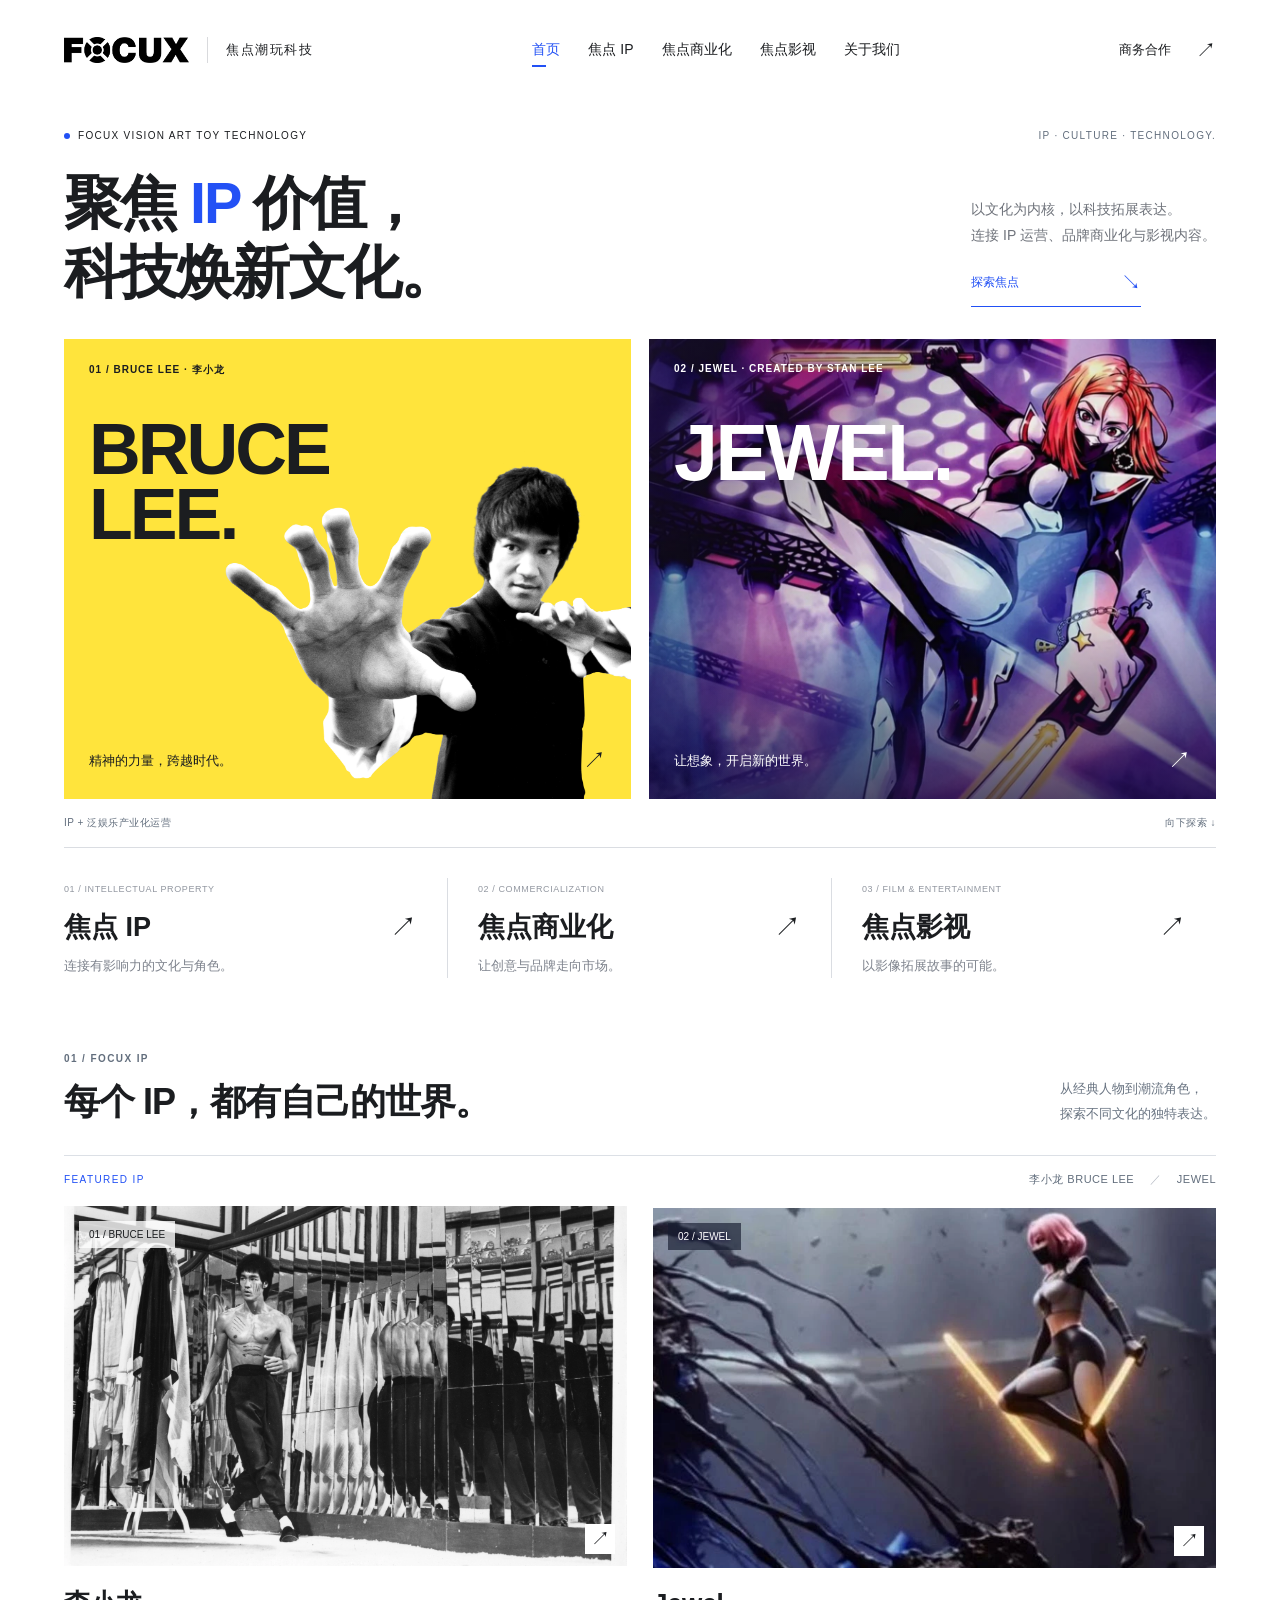
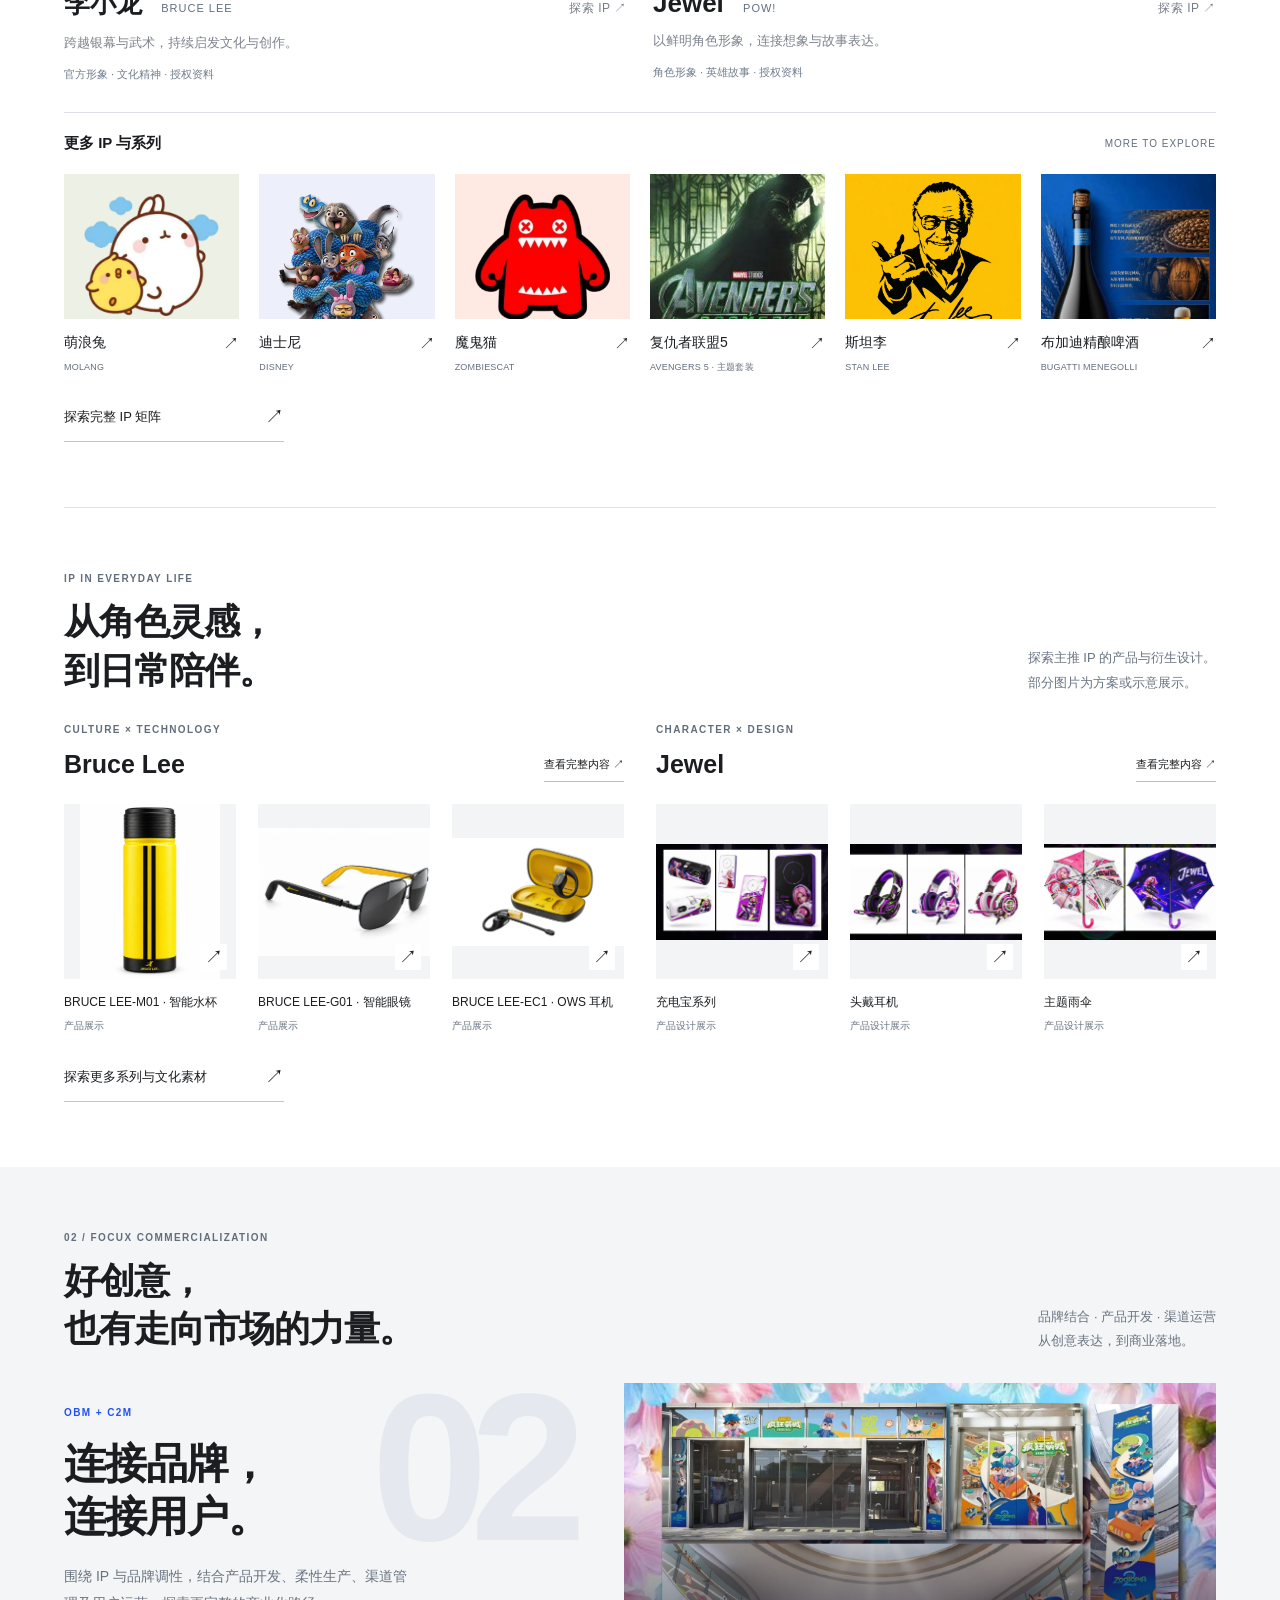
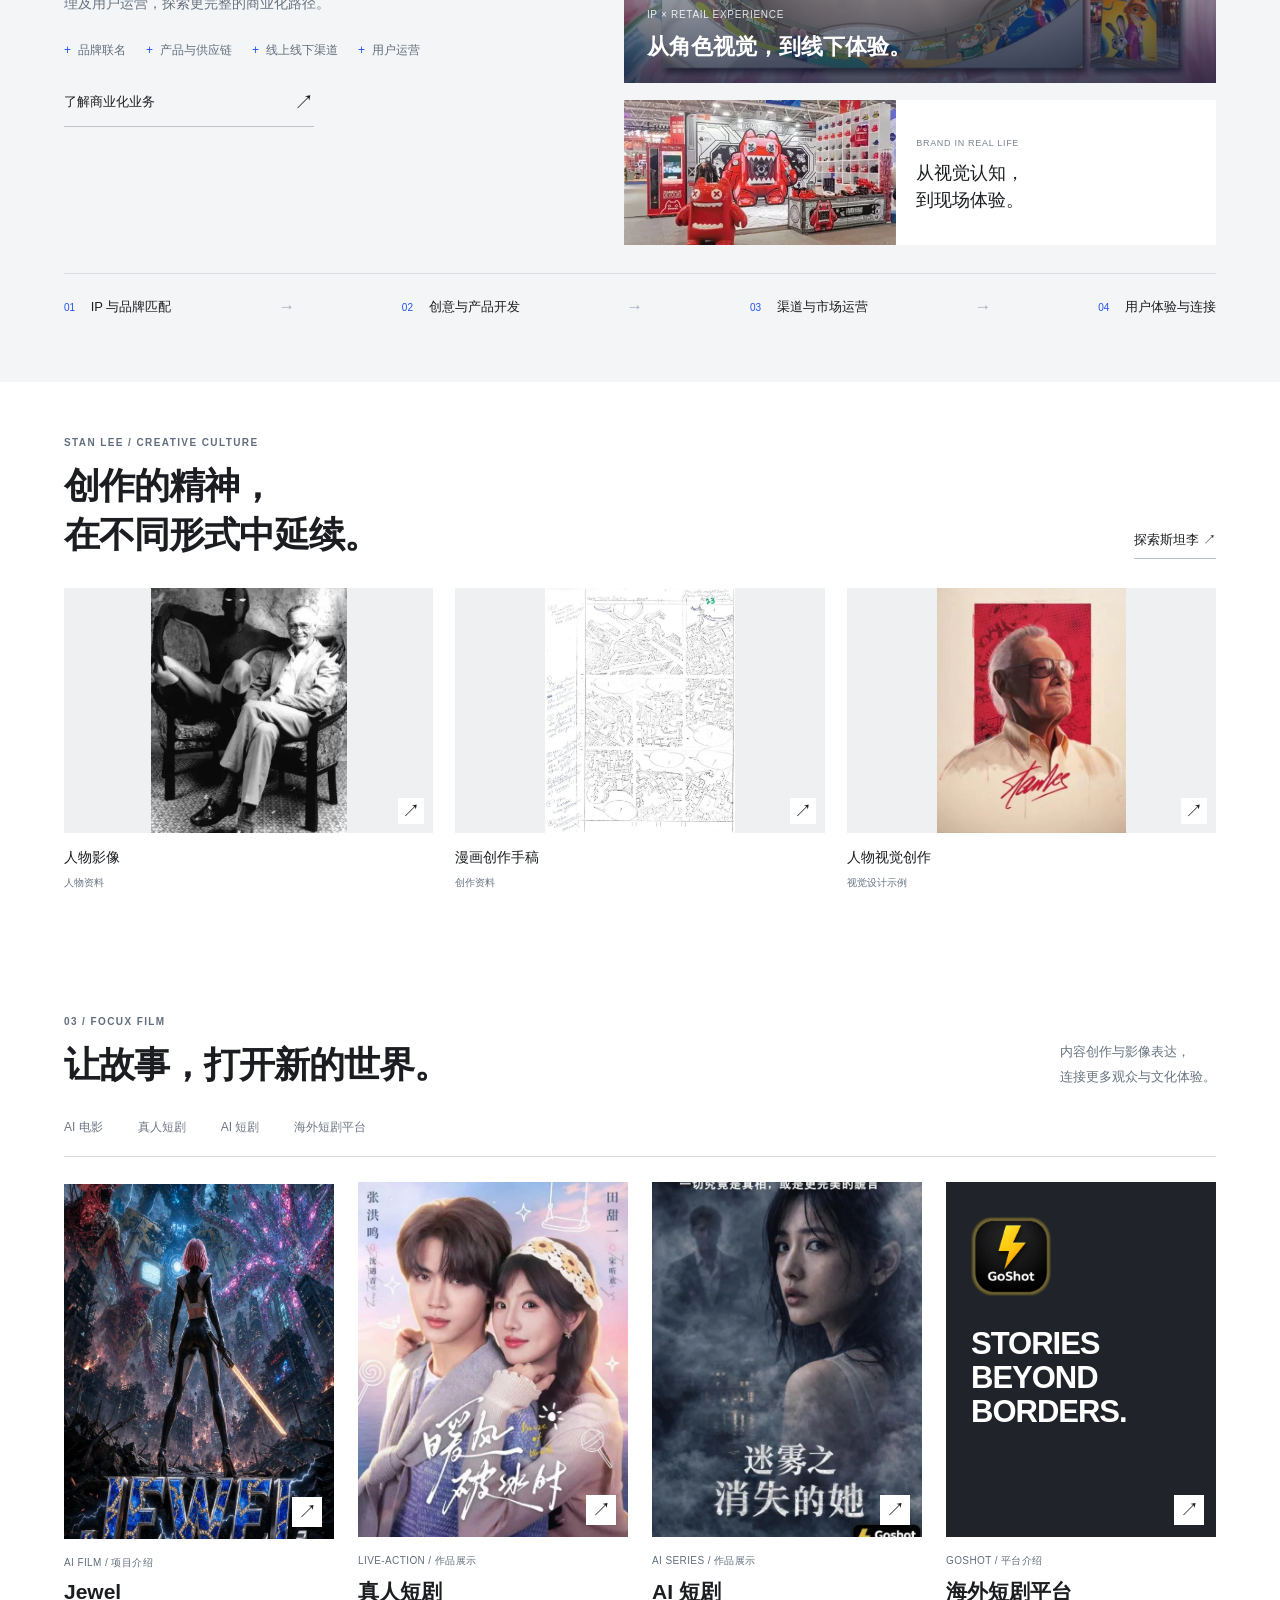
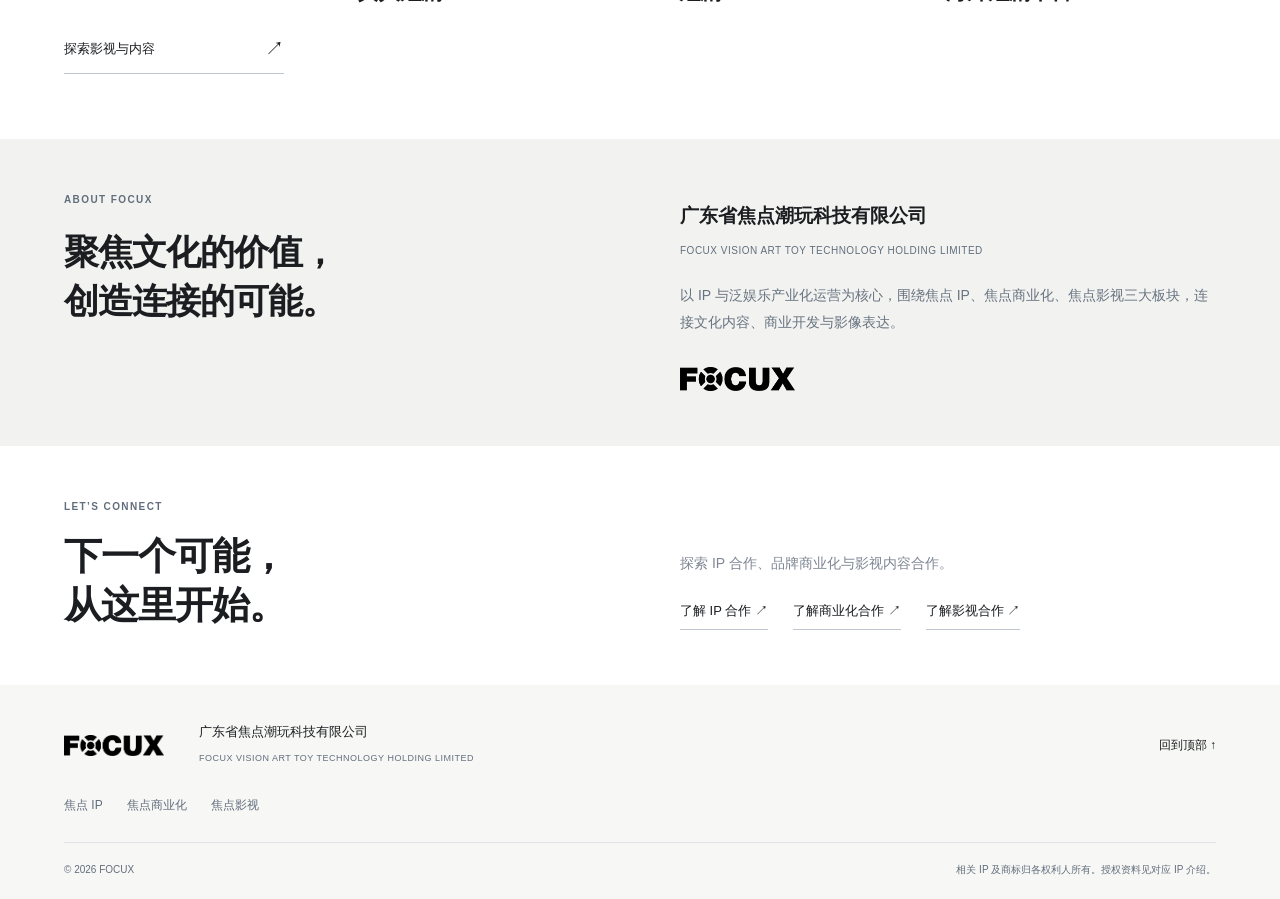
==== index.html @ 9968d8f7 "Add files via upload" ====
<!doctype html><html lang="zh-CN"><head><meta charset="UTF-8"><meta name="viewport" content="width=device-width,initial-scale=1"><meta name="description" content="广东省焦点潮玩科技有限公司，聚焦IP价值，科技焕新文化。探索Bruce Lee与Jewel等IP，以及商业化与影视业务。"><meta name="theme-color" content="#ffffff"><title>FOCUX 焦点潮玩科技｜IP · 商业化 · 影视</title><link rel="stylesheet" href="assets/home.css?v=20261103-4"><script defer src="assets/galleries.js?v=20261103-4"></script><script defer src="assets/home.js?v=20261103-4"></script></head><body><a class="skip-link" href="#top">跳至正文</a><header><a href="index.html" class="identity" aria-label="焦点潮玩科技首页"><img src="assets/home/focux-logo.png" alt="FOCUX" width="1812" height="379" decoding="async"><span>焦点潮玩科技</span></a><button class="menu-toggle" aria-expanded="false" aria-controls="main-nav">菜单 <span>☰</span></button><nav id="main-nav"><a href="index.html" class="current" aria-current="page">首页</a><a href="ip.html">焦点 IP</a><a href="business.html">焦点商业化</a><a href="film.html">焦点影视</a><a href="index.html#about">关于我们</a></nav><a class="contact-link" href="index.html#cooperate">商务合作 <span>↗</span></a></header><main id="top"><section class="hero container"><div class="hero-topline"><span><i></i> FOCUX VISION ART TOY TECHNOLOGY</span><span>IP · CULTURE · TECHNOLOGY.</span></div><div class="hero-title"><h1>聚焦 <span class="slogan-ip">IP</span> 价值，<br><span class="slogan-culture">科技焕新文化。</span></h1><div class="hero-description"><p>以文化为内核，以科技拓展表达。<br>连接 IP 运营、品牌商业化与影视内容。</p><a class="line-link" href="#ip">探索焦点 <span>↘</span></a></div></div><div class="hero-stage hero-stage-featured"><a class="hero-bruce" href="#ip-bruce" aria-label="探索主推IP李小龙"><span class="stage-label">01 / BRUCE LEE · 李小龙</span><strong>BRUCE<br>LEE.</strong><img src="assets/home/bruce-portrait.webp" alt="李小龙官方人物形象" fetchpriority="high" width="1500" height="1237" decoding="async"><span class="stage-caption">精神的力量，跨越时代。 <b>↗</b></span></a><a class="hero-jewel" href="#ip-jewel" aria-label="探索主推IP Jewel"><img src="assets/jewel.webp" alt="Jewel角色主视觉" width="1199" height="1200" decoding="async"><span class="stage-label">02 / JEWEL · CREATED BY STAN LEE</span><strong>JEWEL.</strong><span class="stage-caption">让想象，开启新的世界。 <b>↗</b></span></a></div><div class="hero-bottom"><span>IP + 泛娱乐产业化运营</span><span>向下探索 ↓</span></div></section><section class="pillars container" aria-label="三大业务专栏"><a href="ip.html"><span>01 / INTELLECTUAL PROPERTY</span><h2>焦点 IP <b>↗</b></h2><p>连接有影响力的文化与角色。</p></a><a href="business.html"><span>02 / COMMERCIALIZATION</span><h2>焦点商业化 <b>↗</b></h2><p>让创意与品牌走向市场。</p></a><a href="film.html"><span>03 / FILM & ENTERTAINMENT</span><h2>焦点影视 <b>↗</b></h2><p>以影像拓展故事的可能。</p></a></section><section class="ip-section container section" id="ip"><div class="section-head"><div><p class="eyebrow">01 / FOCUX IP</p><h2>每个 IP，<br class="mobile-break">都有自己的世界。</h2></div><p class="section-intro">从经典人物到潮流角色，<br>探索不同文化的独特表达。</p></div><div class="featured-ip-heading"><span>FEATURED IP</span><p>李小龙 BRUCE LEE <i>／</i> JEWEL</p></div><div class="ip-grid featured-ip-grid"><button class="ip-card ip-bruce" id="ip-bruce" data-ip="bruce"><div class="ip-image"><img src="assets/home/bruce-mirror-scene.webp" alt="李小龙官方镜室影像" loading="lazy" width="1281" height="1600" decoding="async"><span>01 / BRUCE LEE</span><b>↗</b></div><div class="ip-caption"><h3>李小龙 <em>BRUCE LEE</em></h3><span>探索 IP ↗</span></div><p>跨越银幕与武术，持续启发文化与创作。</p><small>官方形象 · 文化精神 · 授权资料</small></button><button class="ip-card ip-jewel" id="ip-jewel" data-ip="jewel"><div class="ip-image"><img src="assets/home/jewel-world.webp" alt="Jewel角色世界场景" loading="lazy" width="807" height="807" decoding="async"><span>02 / JEWEL</span><b>↗</b></div><div class="ip-caption"><h3>Jewel <em>POW!</em></h3><span>探索 IP ↗</span></div><p>以鲜明角色形象，连接想象与故事表达。</p><small>角色形象 · 英雄故事 · 授权资料</small></button></div><div class="secondary-ip-heading"><p>更多 IP 与系列</p><span>MORE TO EXPLORE</span></div><div class="secondary-ip-grid"><button data-ip="molang"><div class="secondary-visual secondary-molang"><img src="assets/molang.webp" alt="萌浪兔" loading="lazy" width="651" height="586" decoding="async"></div><h3>萌浪兔 <b>↗</b></h3><small>MOLANG</small></button><button data-ip="disney"><div class="secondary-visual secondary-disney"><img src="assets/disney.webp" alt="迪士尼" loading="lazy" width="1065" height="1200" decoding="async"></div><h3>迪士尼 <b>↗</b></h3><small>DISNEY</small></button><button data-ip="cat"><div class="secondary-visual secondary-cat"><img src="assets/cat.webp" alt="魔鬼猫" loading="lazy" width="426" height="396" decoding="async"></div><h3>魔鬼猫 <b>↗</b></h3><small>ZOMBIESCAT</small></button><button data-ip="avengers"><div class="secondary-visual secondary-avengers"><img src="assets/home/avengers.jpg" alt="复仇者联盟5" loading="lazy" width="250" height="377" decoding="async"></div><h3>复仇者联盟5 <b>↗</b></h3><small>AVENGERS 5 · 主题套装</small></button><button data-ip="stan"><div class="secondary-visual secondary-stan"><img src="assets/stan.webp" alt="斯坦李" loading="lazy" width="1200" height="1200" decoding="async"></div><h3>斯坦李 <b>↗</b></h3><small>STAN LEE</small></button><button data-ip="bugatti"><div class="secondary-visual secondary-bugatti"><img src="assets/home/s30-image90.webp" alt="布加迪精酿啤酒品牌系列" loading="lazy" width="975" height="1300" decoding="async"></div><h3>布加迪精酿啤酒 <b>↗</b></h3><small>BUGATTI MENEGOLLI</small></button></div><a class="column-link" href="ip.html">探索完整 IP 矩阵 <span>↗</span></a></section><section class="series-section container section" id="series"><div class="section-head"><div><p class="eyebrow">IP IN EVERYDAY LIFE</p><h2>从角色灵感，<br>到日常陪伴。</h2></div><p class="section-intro">探索主推 IP 的产品与衍生设计。<br>部分图片为方案或示意展示。</p></div><div class="brand-preview-grid"><article class="brand-gallery" id="series-bruce"><div class="brand-gallery-heading"><div><p class="eyebrow">CULTURE × TECHNOLOGY</p><h3>Bruce Lee</h3></div><button class="plain-link" data-ip="bruce">查看完整内容 ↗</button></div><div class="gallery-grid"><button class="gallery-tile" data-gallery-open="bruce-s3-image10" aria-label="放大查看BRUCE LEE-M01 · 智能水杯"><span class="gallery-picture"><img src="assets/gallery/bruce-s3-image10.webp" alt="BRUCE LEE-M01 · 智能水杯" loading="lazy" decoding="async"><b>↗</b></span><span class="gallery-title">BRUCE LEE-M01 · 智能水杯</span><small>产品展示</small></button><button class="gallery-tile" data-gallery-open="bruce-s7-image27" aria-label="放大查看BRUCE LEE-G01 · 智能眼镜"><span class="gallery-picture"><img src="assets/gallery/bruce-s7-image27.webp" alt="BRUCE LEE-G01 · 智能眼镜" loading="lazy" decoding="async"><b>↗</b></span><span class="gallery-title">BRUCE LEE-G01 · 智能眼镜</span><small>产品展示</small></button><button class="gallery-tile" data-gallery-open="bruce-s14-image52" aria-label="放大查看BRUCE LEE-EC1 · OWS 耳机"><span class="gallery-picture"><img src="assets/gallery/bruce-s14-image52.webp" alt="BRUCE LEE-EC1 · OWS 耳机" loading="lazy" decoding="async"><b>↗</b></span><span class="gallery-title">BRUCE LEE-EC1 · OWS 耳机</span><small>产品展示</small></button></div></article><article class="brand-gallery" id="series-jewel"><div class="brand-gallery-heading"><div><p class="eyebrow">CHARACTER × DESIGN</p><h3>Jewel</h3></div><button class="plain-link" data-ip="jewel">查看完整内容 ↗</button></div><div class="gallery-grid"><button class="gallery-tile" data-gallery-open="jewel-13" aria-label="放大查看充电宝系列"><span class="gallery-picture"><img src="assets/gallery/jewel-13.webp" alt="充电宝系列" loading="lazy" decoding="async"><b>↗</b></span><span class="gallery-title">充电宝系列</span><small>产品设计展示</small></button><button class="gallery-tile" data-gallery-open="jewel-18" aria-label="放大查看头戴耳机"><span class="gallery-picture"><img src="assets/gallery/jewel-18.webp" alt="头戴耳机" loading="lazy" decoding="async"><b>↗</b></span><span class="gallery-title">头戴耳机</span><small>产品设计展示</small></button><button class="gallery-tile" data-gallery-open="jewel-31" aria-label="放大查看主题雨伞"><span class="gallery-picture"><img src="assets/gallery/jewel-31.webp" alt="主题雨伞" loading="lazy" decoding="async"><b>↗</b></span><span class="gallery-title">主题雨伞</span><small>产品设计展示</small></button></div></article></div><a class="column-link" href="ip.html#series">探索更多系列与文化素材 <span>↗</span></a></section><section class="business-section section" id="business"><div class="container"><div class="section-head"><div><p class="eyebrow">02 / FOCUX COMMERCIALIZATION</p><h2>好创意，<br>也有走向市场的力量。</h2></div><p class="section-intro">品牌结合 · 产品开发 · 渠道运营<br>从创意表达，到商业落地。</p></div><div class="business-editorial"><div class="business-copy"><span class="big-number">02</span><p class="eyebrow">OBM + C2M</p><h3>连接品牌，<br>连接用户。</h3><p>围绕 IP 与品牌调性，结合产品开发、柔性生产、渠道管理及用户运营，探索更完整的商业化路径。</p><div class="business-tags"><span>品牌联名</span><span>产品与供应链</span><span>线上线下渠道</span><span>用户运营</span></div><a href="business.html" class="line-link">了解商业化业务 <span>↗</span></a></div><div class="market-scenes" aria-label="IP商业化线下场景"><figure class="market-main"><img src="assets/home/s14-image47.webp" alt="公司PPT中的迪士尼主题零售场景" loading="lazy" width="1600" height="900" decoding="async"><figcaption><span>IP × RETAIL EXPERIENCE</span><h3>从角色视觉，到线下体验。</h3></figcaption></figure><figure class="market-secondary"><img src="assets/home/cat-exhibition.webp" alt="魔鬼猫主题展位现场" loading="lazy" width="474" height="275" decoding="async"><figcaption><span>BRAND IN REAL LIFE</span><h3>从视觉认知，<br>到现场体验。</h3></figcaption></figure></div></div><div class="process"><span><i>01</i> IP 与品牌匹配</span><b>→</b><span><i>02</i> 创意与产品开发</span><b>→</b><span><i>03</i> 渠道与市场运营</span><b>→</b><span><i>04</i> 用户体验与连接</span></div></div></section><section class="stan-preview container"><div class="section-head"><div><p class="eyebrow">STAN LEE / CREATIVE CULTURE</p><h2>创作的精神，<br>在不同形式中延续。</h2></div><button class="plain-link" data-ip="stan">探索斯坦李 ↗</button></div><div class="gallery-grid"><button class="gallery-tile" data-gallery-open="stan-s27-image35" aria-label="放大查看人物影像"><span class="gallery-picture"><img src="assets/gallery/stan-s27-image35.webp" alt="人物影像" loading="lazy" decoding="async"><b>↗</b></span><span class="gallery-title">人物影像</span><small>人物资料</small></button><button class="gallery-tile" data-gallery-open="stan-s5-image7" aria-label="放大查看漫画创作手稿"><span class="gallery-picture"><img src="assets/gallery/stan-s5-image7.webp" alt="漫画创作手稿" loading="lazy" decoding="async"><b>↗</b></span><span class="gallery-title">漫画创作手稿</span><small>创作资料</small></button><button class="gallery-tile" data-gallery-open="stan-s45-image106" aria-label="放大查看人物视觉创作"><span class="gallery-picture"><img src="assets/gallery/stan-s45-image106.webp" alt="人物视觉创作" loading="lazy" decoding="async"><b>↗</b></span><span class="gallery-title">人物视觉创作</span><small>视觉设计示例</small></button></div></section><section class="film-section container section" id="film"><div class="section-head"><div><p class="eyebrow">03 / FOCUX FILM</p><h2>让故事，<br class="mobile-break">打开新的世界。</h2></div><p class="section-intro">内容创作与影像表达，<br>连接更多观众与文化体验。</p></div><div class="film-types"><span>AI 电影</span><span>真人短剧</span><span>AI 短剧</span><span>海外短剧平台</span></div><div class="poster-grid"><button class="poster" data-film="jewel"><div><img src="assets/home/s33-image118.webp" alt="公司PPT中的Jewel电影项目海报" loading="lazy" width="735" height="1300" decoding="async"><b>↗</b></div><small>AI FILM / 项目介绍</small><h3>Jewel</h3></button><button class="poster" data-film="live"><div><img src="assets/home/s39-image143.webp" alt="公司PPT中的真人短剧展示" loading="lazy" width="595" height="794" decoding="async"><b>↗</b></div><small>LIVE-ACTION / 作品展示</small><h3>真人短剧</h3></button><button class="poster" data-film="ai"><div><img src="assets/home/s40-image151.webp" alt="公司PPT中的AI短剧展示" loading="lazy" width="600" height="845" decoding="async"><b>↗</b></div><small>AI SERIES / 作品展示</small><h3>AI 短剧</h3></button><button class="poster platform" data-film="goshot"><div><img src="assets/home/s41-image158.webp" alt="GoShot平台标识" loading="lazy" width="846" height="838" decoding="async"><span>STORIES<br>BEYOND<br>BORDERS.</span><b>↗</b></div><small>GOSHOT / 平台介绍</small><h3>海外短剧平台</h3></button></div><a class="column-link" href="film.html">探索影视与内容 <span>↗</span></a></section><section class="about-section" id="about"><div class="container about-grid"><div><p class="eyebrow">ABOUT FOCUX</p><h2>聚焦文化的价值，<br>创造连接的可能。</h2></div><div class="about-copy"><h3>广东省焦点潮玩科技有限公司</h3><p class="english-name">FOCUX VISION ART TOY TECHNOLOGY HOLDING LIMITED</p><p>以 IP 与泛娱乐产业化运营为核心，围绕焦点 IP、焦点商业化、焦点影视三大板块，连接文化内容、商业开发与影像表达。</p><img src="assets/home/focux-logo.png" alt="FOCUX" loading="lazy" width="1812" height="379" decoding="async"></div></div></section><section class="cooperate-section container" id="cooperate"><div><p class="eyebrow">LET’S CONNECT</p><h2>下一个可能，<br>从这里开始。</h2></div><div><p>探索 IP 合作、品牌商业化与影视内容合作。</p><div class="cooperate-links"><a href="ip.html">了解 IP 合作 ↗</a><a href="business.html">了解商业化合作 ↗</a><a href="film.html">了解影视合作 ↗</a></div></div></section></main><footer><div class="footer-top"><a href="index.html"><img src="assets/home/focux-logo.png" alt="FOCUX" width="1812" height="379" decoding="async"></a><p>广东省焦点潮玩科技有限公司<br><span>FOCUX VISION ART TOY TECHNOLOGY HOLDING LIMITED</span></p><a class="back-top" href="#top">回到顶部 ↑</a></div><div class="footer-nav"><a href="ip.html">焦点 IP</a><a href="business.html">焦点商业化</a><a href="film.html">焦点影视</a></div><div class="footer-bottom"><span>© 2026 FOCUX</span><span>相关 IP 及商标归各权利人所有。授权资料见对应 IP 介绍。</span></div></footer><dialog id="detail-dialog" aria-label="IP与影视项目详情"><button class="dialog-close" aria-label="关闭详情">×</button><div id="detail-content"></div></dialog></body></html>
---- assets/home.css ----
*{box-sizing:border-box}html{scroll-behavior:smooth;scroll-padding-top:95px}body{margin:0;color:#1b1d20;background:white;font-family:Arial,"Microsoft YaHei",sans-serif;-webkit-font-smoothing:antialiased}a{color:inherit;text-decoration:none}button{font:inherit;color:inherit;border:0;cursor:pointer}button:focus-visible,a:focus-visible{outline:3px solid #224ef5;outline-offset:5px}img{display:block;max-width:100%}h1,h2,h3,p,figure{margin:0}.container{width:min(1320px,90%);margin:auto}header{height:100px;width:min(1440px,90%);margin:auto;display:flex;align-items:center;justify-content:space-between;gap:35px}.identity{display:flex;gap:18px;align-items:center;flex-shrink:0}.identity img{width:125px;height:auto}.identity span{font-size:12px;letter-spacing:2px;border-left:1px solid #d9dadd;padding:4px 0 4px 18px}nav{display:flex;gap:31px;font-size:12px}nav a{padding:8px 0;position:relative}nav .current:after{content:"";position:absolute;bottom:0;left:0;width:14px;height:2px;background:#2251f5}nav a:hover,.contact-link:hover{color:#2251f5}.contact-link{font-size:12px;display:flex;gap:25px;align-items:center}.contact-link span{font-size:20px}.menu-toggle{display:none}.hero{padding-top:30px}.hero-topline{display:flex;justify-content:space-between;gap:15px;font-size:9px;letter-spacing:1.7px}.hero-topline>span:first-child{display:flex;align-items:center;gap:8px}.hero-topline i{width:6px;height:6px;border-radius:50%;background:#2150f5}.hero-topline>span:last-child{color:#898c93}.hero-title{display:flex;justify-content:space-between;align-items:flex-end;padding:30px 0 35px;gap:35px}.hero h1{font-size:clamp(48px,5.6vw,80px);line-height:1.13;font-weight:850;letter-spacing:-4px}.hero h1 br{display:none}.hero h1 span{color:#2351f5}.hero-description{max-width:320px;flex-shrink:0}.hero-description p{font-size:12px;color:#6f737b;line-height:1.9}.line-link{display:flex;align-items:center;justify-content:space-between;font-size:12px;padding-bottom:10px;border-bottom:1px solid #bfc2c9;gap:30px}.line-link span{font-size:20px}.hero-description .line-link{margin-top:20px;width:170px;color:#2150f5;border-color:#2150f5}.hero-stage{display:grid;grid-template-columns:1.35fr 1fr;grid-template-rows:215px 215px;gap:14px}.hero-stage>a{position:relative;overflow:hidden}.hero-bruce{grid-row:1/3;background:#ffe43c}.stage-label{position:absolute;left:22px;top:20px;font-size:9px;font-weight:600;letter-spacing:1px;z-index:2}.hero-bruce strong{position:absolute;left:25px;top:72px;font-size:clamp(65px,6.6vw,98px);line-height:.85;letter-spacing:-5px;font-weight:900;z-index:1}.hero-bruce>img{position:absolute;width:83%;height:106%;bottom:-7%;right:-9%;object-fit:contain;object-position:bottom;z-index:1;transition:transform .5s}.hero-bruce:hover>img{transform:scale(1.025)}.stage-caption{position:absolute;bottom:22px;left:22px;right:22px;font-size:11px;z-index:3;display:flex;justify-content:space-between;align-items:center}.stage-caption b{font-size:23px;font-weight:400}.hero-molang{background:#edf1dc}.hero-molang img{height:88%;width:55%;object-fit:contain;position:absolute;bottom:3%;right:12%}.hero-molang .stage-caption{right:auto;max-width:130px;bottom:24px;line-height:1.8}.hero-molang .stage-caption b{margin-left:12px}.hero-cat{background:#e5edff}.hero-cat img{height:90%;width:44%;object-fit:contain;position:absolute;bottom:-5%;right:12%;transform:rotate(-8deg)}.hero-cat .stage-caption{right:auto;max-width:130px;line-height:1.8}.hero-cat .stage-caption b{margin-left:12px}.hero-bottom{display:flex;justify-content:space-between;border-bottom:1px solid #dadde2;padding:18px 0;font-size:9px;color:#747984;letter-spacing:.5px}.pillars{display:grid;grid-template-columns:repeat(3,1fr);padding:35px 0 30px}.pillars>a{padding:0 30px;border-right:1px solid #dadde2}.pillars>a:first-child{padding-left:0}.pillars>a:last-child{border:0}.pillars>a>span{font-size:8px;letter-spacing:1px;color:#9297a0}.pillars h2{font-size:25px;margin:14px 0 10px}.pillars h2 b{float:right;font-weight:400}.pillars p{font-size:11px;color:#7e838d}.pillars>a:hover h2{color:#2150f5}.section{padding-top:85px;padding-bottom:85px}.section-head{display:flex;justify-content:space-between;align-items:end;gap:30px;margin-bottom:35px}.eyebrow{font-size:9px;letter-spacing:1.6px;font-weight:600;color:#737b8a}.section-head h2{font-size:36px;line-height:1.35;letter-spacing:-1px;margin-top:17px}.section-intro{font-size:12px;line-height:1.9;color:#7a7f89}.mobile-break{display:none}.ip-grid{display:grid;grid-template-columns:repeat(4,1fr);gap:22px}.ip-card{padding:0;text-align:left;background:transparent}.ip-image{height:275px;position:relative;overflow:hidden;display:grid;place-items:center}.ip-image>img{object-fit:contain;width:100%;height:100%;padding:45px 20px 22px;transition:transform .4s}.ip-card:hover .ip-image>img{transform:scale(1.04)}.ip-bruce .ip-image{background:#f8e690}.ip-bruce .ip-image>img{padding:25px 0 0;height:110%;align-self:end}.ip-molang .ip-image{background:#edf1e5}.ip-disney .ip-image{background:#edf0fa}.ip-cat .ip-image{background:#ffe6df}.ip-image>span{position:absolute;top:15px;left:16px;font-size:10px}.ip-image>b{position:absolute;right:12px;bottom:12px;background:white;width:30px;height:30px;display:grid;place-items:center;font-size:19px;font-weight:400}.ip-caption{display:flex;align-items:center;justify-content:space-between;gap:10px;margin-top:18px}.ip-caption h3{font-size:20px}.ip-caption>span{font-size:8px;letter-spacing:.6px;color:#777d87}.ip-card>p{font-size:11px;color:#7d828d;margin-top:10px;line-height:1.8}.ip-card>small{display:block;font-size:9px;color:#8a91a0;margin-top:14px}.ip-strip{display:grid;grid-template-columns:1fr 1fr 1fr 1fr;border-top:1px solid #d8dce2;border-bottom:1px solid #d8dce2;margin-top:35px;padding:21px 0;align-items:center;gap:22px}.ip-strip>p{font-size:8px;letter-spacing:1px;color:#8b9098}.ip-strip>p>span{display:block;font-size:12px;letter-spacing:0;margin-top:7px;color:#555d69}.ip-strip button{padding:8px 0;background:transparent;text-align:left;position:relative;font-size:14px}.ip-strip button>small{display:block;font-size:8px;letter-spacing:.5px;color:#8b9098;margin-top:8px}.ip-strip button>b{position:absolute;right:0;top:8px;font-size:20px;font-weight:400}.business-section{background:#f3f5f7}.business-editorial{display:grid;grid-template-columns:1fr 1.15fr;gap:55px}.business-copy{padding:30px 20px 15px 0;position:relative;overflow:hidden}.big-number{position:absolute;right:10px;top:-20px;font-size:210px;line-height:1;font-weight:900;letter-spacing:-18px;color:#e5e9ef;z-index:0}.business-copy>*:not(.big-number){position:relative;z-index:1}.business-copy .eyebrow{color:#2251f5}.business-copy h3{font-size:43px;line-height:1.25;letter-spacing:-1px;margin:22px 0}.business-copy>p:not(.eyebrow){font-size:13px;color:#747b87;line-height:2;max-width:330px}.business-tags{display:flex;gap:8px 20px;flex-wrap:wrap;margin:24px 0 30px;max-width:340px;font-size:11px;color:#646e7d}.business-tags span:before{content:"+";margin-right:7px;color:#2251f5}.business-copy .line-link{max-width:250px}.case-image{height:440px;overflow:hidden;position:relative;background:#061632}.case-image>img{height:100%;width:100%;object-fit:cover;object-position:center 45%}.case-image:after{content:"";position:absolute;inset:40% 0 0;background:linear-gradient(transparent,#071326ec)}.case-image figcaption{position:absolute;bottom:25px;left:25px;color:#fff;z-index:1}.case-image figcaption>span{font-size:9px;opacity:.7}.case-image figcaption h3{font-size:24px;margin-top:9px}.process{margin-top:35px;border-top:1px solid #d8dce3;padding-top:25px;display:flex;justify-content:space-between;gap:12px;align-items:center}.process>span{font-size:12px}.process i{font-size:9px;color:#2251f5;font-style:normal;margin-right:12px}.process>b{font-size:17px;font-weight:400;color:#a6adb8}.film-types{display:flex;gap:30px;padding:0 0 20px;border-bottom:1px solid #d9dde3;margin-bottom:25px;font-size:11px;color:#6e7684}.poster-grid{display:grid;grid-template-columns:repeat(4,1fr);gap:23px}.poster{background:transparent;padding:0;text-align:left}.poster>div{height:355px;position:relative;overflow:hidden;background:#e8e9ed}.poster>div>img{height:100%;width:100%;object-fit:cover;transition:transform .4s}.poster:hover>div>img{transform:scale(1.025)}.poster>div>b{position:absolute;right:12px;bottom:12px;width:30px;height:30px;background:white;display:grid;place-items:center;font-size:19px;font-weight:400}.poster>small{font-size:8px;letter-spacing:.6px;color:#898f9a;display:block;margin:17px 0 10px}.poster>h3{font-size:19px}.platform>div{background:#15171a;padding:35px 25px;color:white}.platform>div>img{height:80px;width:80px;object-fit:contain;border-radius:20px}.platform>div>span{display:block;font-size:30px;font-weight:800;letter-spacing:-1px;line-height:1.1;margin-top:30px}.platform>div>b{color:#1b1d20}.about-section{background:#eef1ff;padding:65px 0}.about-grid{display:grid;grid-template-columns:1fr 1fr;gap:80px}.about-grid h2{font-size:35px;line-height:1.4;letter-spacing:-1px;margin-top:22px}.about-copy{padding-top:7px}.about-copy h3{font-size:17px;line-height:1.6}.english-name{font-size:8px;letter-spacing:.7px;color:#6f7890;margin-top:10px;line-height:1.9}.about-copy>p:last-of-type{font-size:12px;line-height:2;color:#737d90;margin-top:22px}.about-copy>img{width:115px;margin-top:30px;mix-blend-mode:multiply}.cooperate-section{padding-top:65px;padding-bottom:65px;display:grid;grid-template-columns:1fr 1fr;gap:80px;align-items:end}.cooperate-section h2{font-size:38px;line-height:1.3;margin-top:20px;letter-spacing:-1px}.cooperate-section>div>p:not(.eyebrow){font-size:12px;color:#7e8693;line-height:1.8}.cooperate-links{display:flex;gap:25px;margin-top:26px;font-size:12px}.cooperate-links>a{border-bottom:1px solid #c1c7d0;padding-bottom:9px}footer{background:#f5f6f8;padding:35px 5% 20px}.footer-top{display:flex;align-items:center;gap:35px}.footer-top img{width:100px;mix-blend-mode:multiply}.footer-top p{font-size:12px;line-height:1.9}.footer-top p span{font-size:7px;letter-spacing:.5px;color:#9299a5}.back-top{margin-left:auto;font-size:10px}.footer-bottom{display:flex;justify-content:space-between;gap:20px;border-top:1px solid #e0e3e8;margin-top:28px;padding-top:18px;font-size:8px;color:#8b94a1;line-height:1.8}dialog{border:0;width:min(860px,92vw);padding:0;max-height:90dvh;background:#fff;color:#1b1d20}dialog::backdrop{background:#17203980;backdrop-filter:blur(4px)}.dialog-close{position:absolute;right:12px;top:12px;width:38px;height:38px;background:#fff;border:1px solid #ddd;font-size:25px;z-index:2}.detail-top{display:grid;grid-template-columns:1fr 1fr}.detail-visual{padding:45px 25px;background:#f2f4f8;display:grid;place-items:center;min-height:300px}.detail-visual>img{width:100%;max-height:330px;object-fit:contain}.detail-copy{padding:55px 30px 30px}.detail-copy h2{font-size:28px;margin:15px 0}.detail-copy>p:not(.eyebrow){font-size:13px;color:#737d8c;line-height:2}.authorization{padding:25px;border-top:1px solid #e0e4eb}.authorization h3{font-size:16px}.authorization>p{font-size:11px;color:#7f8896;line-height:1.9;margin:10px 0 20px}.authorization-grid{display:flex;gap:18px;flex-wrap:wrap}.authorization-grid button{padding:10px;background:#f4f5f8;display:block;max-width:200px}.authorization-grid img{height:220px;max-width:100%;object-fit:contain}.authorization-grid small{display:block;font-size:10px;margin-top:10px}.auth-enlarged{padding:50px 15px 15px}.auth-enlarged img{width:100%;height:auto}.auth-enlarged>button{background:#eef1f6;font-size:12px;padding:10px 15px;margin-bottom:15px}.film-detail{padding:50px 35px 35px}.film-detail h2{font-size:28px;margin:16px 0}.film-detail p{font-size:13px;line-height:2;color:#6e7888}.film-detail>img{width:100%;max-height:450px;object-fit:contain;margin-top:25px}@media(max-width:1100px){.identity{gap:12px}.identity span{display:none}nav{gap:23px}.hero h1{font-size:61px}.hero-title{align-items:center}.hero-description{max-width:260px}.hero-stage{grid-template-rows:195px 195px}.hero-bruce strong{font-size:80px}.ip-grid{gap:15px}.ip-image{height:230px}.ip-caption{display:block}.ip-caption>span{display:block;margin-top:7px}.business-editorial{gap:30px}.poster>div{height:300px}.platform>div{padding:28px 18px}.platform>div>span{font-size:25px}.about-grid,.cooperate-section{gap:45px}}@media(max-width:760px){html{scroll-padding-top:80px}.container{width:90%}header{height:80px;gap:20px;position:relative}.identity img{width:108px}.menu-toggle{display:flex;margin-left:auto;align-items:center;gap:12px;background:transparent;padding:12px 0;font-size:11px}.menu-toggle>span{font-size:18px}.contact-link{display:none}nav{display:none;position:absolute;top:80px;left:-5.6%;right:-5.6%;padding:15px 5%;background:white;box-shadow:0 15px 20px #0001;z-index:20;flex-direction:column;gap:0;border-bottom:1px solid #ddd}nav.open{display:flex}nav>a{padding:15px 0}nav .current:after{display:none}.hero{padding-top:20px}.hero-topline{font-size:7px;letter-spacing:1px}.hero-topline>span:last-child{display:none}.hero-title{display:block;padding:23px 0 25px}.hero h1{font-size:53px;line-height:1.18;letter-spacing:-3px}.hero h1 br{display:block}.hero-description{max-width:none;margin-top:22px;display:flex;justify-content:space-between;align-items:end;gap:18px}.hero-description p{font-size:10px;line-height:1.9}.hero-description .line-link{font-size:10px;min-width:85px;width:auto;gap:16px;margin-top:0;padding-bottom:5px;flex-shrink:0}.hero-description .line-link>span{font-size:17px}.hero-stage{grid-template-columns:1fr 1fr;grid-template-rows:345px 195px;gap:10px}.hero-bruce{grid-column:1/-1;grid-row:auto}.stage-label{font-size:7px;left:15px;top:15px;letter-spacing:.5px}.hero-bruce strong{font-size:64px;top:70px;left:15px;letter-spacing:-3px;line-height:.9}.hero-bruce>img{width:89%;height:107%;right:-15%;bottom:-4%}.stage-caption{left:15px;right:15px;bottom:15px;font-size:9px}.hero-bruce .stage-caption{font-size:9px;right:16px}.hero-molang img{height:72%;width:85%;right:7%;bottom:18%}.hero-molang .stage-caption,.hero-cat .stage-caption{font-size:8px;max-width:none;right:12px;bottom:10px;left:12px;gap:0}.hero-molang .stage-caption b,.hero-cat .stage-caption b{font-size:18px;margin-left:5px}.hero-cat img{width:66%;height:76%;bottom:17%;right:16%}.hero-bottom{font-size:8px;padding:14px 0}.pillars{padding:23px 0 0;gap:12px}.pillars>a{padding:0 10px 0 0}.pillars>a>span{font-size:6px;letter-spacing:0;line-height:1.7;display:block;min-height:20px}.pillars h2{font-size:16px;line-height:1.5;margin:8px 0}.pillars h2 b{display:none}.pillars p{font-size:9px;line-height:1.8}.section{padding-top:55px;padding-bottom:55px}.section-head{align-items:end;gap:15px;margin-bottom:25px}.eyebrow{font-size:8px;letter-spacing:1px}.section-head h2{font-size:29px;letter-spacing:-1px;margin-top:14px}.mobile-break{display:block}.section-intro{font-size:9px;line-height:1.9;max-width:130px}.ip-grid{grid-template-columns:1fr 1fr;gap:26px 14px}.ip-image{height:220px}.ip-image>img{padding:35px 12px 20px}.ip-bruce .ip-image>img{padding:25px 0 0;height:100%;width:125%;max-width:none}.ip-caption{margin-top:13px}.ip-caption h3{font-size:18px}.ip-caption>span{font-size:7px;margin-top:6px}.ip-card>p{font-size:10px;margin-top:8px}.ip-card>small{font-size:8px;margin-top:9px}.ip-image>span{font-size:8px;left:12px;top:12px}.ip-image>b{width:25px;height:25px;right:10px;bottom:10px;font-size:16px}.ip-strip{grid-template-columns:1fr;gap:0;padding:0;margin-top:25px}.ip-strip>p{padding:17px 0;display:flex;justify-content:space-between;font-size:8px}.ip-strip>p>span{display:inline;margin:0;font-size:10px}.ip-strip button{padding:15px 0;border-top:1px solid #e4e7ed;font-size:13px}.ip-strip button>small{display:inline;font-size:7px;margin:0 25px 0 10px}.ip-strip button>b{font-size:17px;top:13px}.business-section .section-head{display:block}.business-section .section-intro{max-width:none;margin-top:16px}.business-editorial{grid-template-columns:1fr;gap:25px}.business-copy{padding:15px 0 0}.big-number{font-size:180px;top:0;right:15px}.business-copy h3{font-size:36px;margin:20px 0}.business-copy>p:not(.eyebrow){font-size:12px;max-width:290px}.business-tags{font-size:10px;margin:20px 0}.business-copy .line-link{font-size:11px}.case-image{height:330px}.case-image>img{object-position:center 40%}.case-image figcaption{left:20px;bottom:20px}.case-image figcaption h3{font-size:22px}.process{display:grid;grid-template-columns:1fr 1fr;gap:22px 10px;padding-top:22px;margin-top:25px}.process>b{display:none}.process>span{font-size:10px}.process i{font-size:8px;margin-right:8px}.film-section .section-head{display:block}.film-section .section-intro{max-width:none;margin-top:16px}.film-section .section-intro br{display:none}.film-types{gap:0;justify-content:space-between;font-size:9px;padding-bottom:16px;margin-bottom:22px}.poster-grid{grid-template-columns:1fr 1fr;gap:28px 15px}.poster>div{height:255px}.poster>small{font-size:6px;margin:13px 0 8px;letter-spacing:.3px}.poster>h3{font-size:16px}.poster>div>b{width:25px;height:25px;font-size:16px;right:10px;bottom:10px}.platform>div{padding:25px 18px}.platform>div>img{width:58px;height:58px;border-radius:14px}.platform>div>span{font-size:23px;margin-top:25px}.about-section{padding:45px 0}.about-grid{grid-template-columns:1fr;gap:25px}.about-grid h2{font-size:30px;margin-top:18px}.about-copy h3{font-size:16px}.english-name{font-size:7px;letter-spacing:.4px}.about-copy>p:last-of-type{font-size:11px;margin-top:17px}.about-copy>img{width:95px;margin-top:23px}.cooperate-section{padding-top:45px;padding-bottom:45px;grid-template-columns:1fr;gap:24px}.cooperate-section h2{font-size:34px}.cooperate-section>div>p:not(.eyebrow){font-size:11px}.cooperate-links{font-size:10px;gap:20px;margin-top:22px}.footer-top{flex-wrap:wrap;gap:20px}.footer-top img{width:90px}.footer-top p{font-size:10px;max-width:220px}.footer-top p span{font-size:6px;display:block}.back-top{margin-left:0;font-size:9px}.footer-bottom{font-size:7px;display:block;padding-top:16px;margin-top:22px}.footer-bottom>span{display:block;margin-top:7px}.detail-top{grid-template-columns:1fr}.detail-visual{min-height:250px;padding:35px 25px 20px}.detail-visual>img{max-height:270px}.detail-copy{padding:25px}.detail-copy h2{font-size:25px;margin:13px 0}.detail-copy>p:not(.eyebrow){font-size:12px}.authorization{padding:22px}.authorization h3{font-size:15px}.authorization-grid button{max-width:calc(50% - 9px)}.authorization-grid img{height:180px}.film-detail{padding:50px 25px 25px}.film-detail h2{font-size:25px}}@media(max-width:370px){.hero h1{font-size:47px}.hero-description{gap:10px}.hero-description p{font-size:9px}.section-head h2{font-size:26px}.section-intro{font-size:8px;max-width:115px}.ip-image{height:195px}.hero-bruce strong{font-size:58px}.poster>div{height:230px}.platform>div>span{font-size:21px}}@media(prefers-reduced-motion:reduce){html{scroll-behavior:auto}*{transition:none!important}}
@media(min-width:761px){.hero-molang .stage-caption,.hero-cat .stage-caption{max-width:170px;white-space:nowrap}.hero-bruce strong{font-size:clamp(65px,6.4vw,92px)}}

/* Featured IP hierarchy: Bruce Lee and Jewel lead, supporting IP follows. */
.hero-stage-featured{grid-template-columns:1fr 1fr;grid-template-rows:440px;gap:16px}
.hero-stage-featured .hero-bruce{grid-row:auto}
.hero-jewel{background:#33234f;color:white}
.hero-jewel>img{position:absolute;width:100%;height:100%;object-fit:cover;object-position:center 25%;transition:transform .5s}
.hero-jewel:after{content:"";position:absolute;inset:0;background:linear-gradient(180deg,#160c3d50 0%,transparent 45%,#160c3dbb 100%);pointer-events:none}
.hero-jewel:hover>img{transform:scale(1.025)}
.hero-jewel .stage-label{z-index:2}
.hero-jewel>strong{position:absolute;left:24px;bottom:64px;font-size:clamp(66px,7vw,100px);line-height:1;letter-spacing:-5px;font-weight:900;z-index:2}
.hero-jewel .stage-caption{z-index:2}
.featured-ip-heading{display:flex;justify-content:space-between;align-items:center;border-top:1px solid #dce0e6;padding:17px 0 20px;gap:20px}
.featured-ip-heading>span{font-size:9px;letter-spacing:1.4px;color:#2251f5}
.featured-ip-heading>p{font-size:10px;color:#727b89;letter-spacing:.5px}
.featured-ip-heading i{font-style:normal;margin:0 12px;color:#b1b6c0}
.featured-ip-grid{grid-template-columns:1fr 1fr;gap:26px}
.featured-ip-grid .ip-image{height:350px}
.featured-ip-grid .ip-bruce .ip-image>img{height:120%;width:100%;padding:30px 0 0;object-position:center bottom}
.featured-ip-grid .ip-jewel .ip-image{background:#372651}
.featured-ip-grid .ip-jewel .ip-image>img{padding:0;object-fit:cover;object-position:center 30%}
.featured-ip-grid .ip-jewel .ip-image>span{color:white;text-shadow:0 1px 4px #160c3d}
.featured-ip-grid .ip-caption{display:flex;align-items:baseline}
.featured-ip-grid .ip-caption h3{font-size:25px}
.featured-ip-grid .ip-caption em{font-size:10px;font-weight:400;font-style:normal;letter-spacing:1px;margin-left:12px;color:#7c8592}
.featured-ip-grid .ip-caption>span{font-size:10px;white-space:nowrap}
.featured-ip-grid .ip-card>p{font-size:12px}
.secondary-ip-heading{margin-top:45px;border-top:1px solid #dce0e6;padding:22px 0;display:flex;align-items:center;justify-content:space-between}
.secondary-ip-heading p{font-size:14px;font-weight:600}
.secondary-ip-heading>span{font-size:8px;letter-spacing:1px;color:#9097a1}
.secondary-ip-grid{display:grid;grid-template-columns:repeat(5,1fr);gap:20px}
.secondary-ip-grid>button{padding:0;text-align:left;background:transparent;min-width:0}
.secondary-visual{height:160px;overflow:hidden;display:grid;place-items:center;background:#f2f4f7}
.secondary-visual img{width:100%;height:100%;object-fit:contain;padding:20px;transition:transform .35s}
.secondary-ip-grid>button:hover img{transform:scale(1.04)}
.secondary-molang{background:#edf1e5}.secondary-disney{background:#edf0fa}.secondary-cat{background:#ffe9e3}.secondary-stan{background:#ffe59b}.secondary-stan img{padding:0;object-fit:cover}.secondary-avengers{background:#20352d}.secondary-avengers img{padding:0;object-fit:cover;object-position:center 29%}
.secondary-ip-grid h3{font-size:14px;margin-top:15px;font-weight:500;line-height:1.5}
.secondary-ip-grid h3>b{float:right;font-size:16px;font-weight:400}
.secondary-ip-grid small{font-size:7px;letter-spacing:.5px;color:#8b939f;display:block;margin-top:7px}
#ip-bruce,#ip-jewel{scroll-margin-top:30px}
@media(max-width:1100px){.hero-stage-featured{grid-template-rows:400px}.featured-ip-grid .ip-image{height:310px}.secondary-visual{height:140px}.secondary-ip-grid{gap:16px}.secondary-ip-grid h3{font-size:12px}}
@media(max-width:760px){.hero-stage-featured{grid-template-columns:1fr;grid-template-rows:330px 330px;gap:12px}.hero-stage-featured .hero-bruce{grid-column:auto}.hero-jewel>strong{font-size:67px;left:15px;bottom:47px;letter-spacing:-3px}.hero-jewel>img{object-position:center 25%}.featured-ip-heading{padding:15px 0 18px;gap:10px}.featured-ip-heading>span{font-size:7px}.featured-ip-heading>p{font-size:8px;letter-spacing:0}.featured-ip-heading i{margin:0 7px}.featured-ip-grid{grid-template-columns:1fr;gap:30px}.featured-ip-grid .ip-image{height:320px}.featured-ip-grid .ip-bruce .ip-image>img{height:115%;width:100%;padding:20px 0 0}.featured-ip-grid .ip-caption h3{font-size:22px}.featured-ip-grid .ip-caption em{font-size:8px;margin-left:8px}.featured-ip-grid .ip-caption>span{font-size:9px}.featured-ip-grid .ip-card>p{font-size:11px}.secondary-ip-heading{margin-top:30px;padding:20px 0}.secondary-ip-heading p{font-size:12px}.secondary-ip-heading>span{font-size:7px}.secondary-ip-grid{grid-template-columns:repeat(3,1fr);gap:22px 12px}.secondary-visual{height:110px}.secondary-visual img{padding:12px}.secondary-stan img,.secondary-avengers img{padding:0}.secondary-ip-grid h3{font-size:11px;margin-top:12px}.secondary-ip-grid small{font-size:6px;letter-spacing:0;margin-top:5px}.secondary-ip-grid h3>b{font-size:13px}#ip-bruce,#ip-jewel{scroll-margin-top:20px}}
@media(max-width:370px){.hero-stage-featured{grid-template-rows:310px 310px}.featured-ip-grid .ip-image{height:290px}.secondary-visual{height:95px}.secondary-ip-grid h3{font-size:10px}}

/* Column pages share the homepage's editorial system. */
.skip-link{position:fixed;top:-70px;left:20px;z-index:100;background:#2251f5;color:white;padding:12px 20px;font-size:12px}.skip-link:focus{top:15px}
.inner-intro{padding-top:35px;padding-bottom:55px;border-bottom:1px solid #dce0e6}
.inner-top{display:flex;justify-content:space-between;align-items:center;gap:20px}.inner-top>span{font-size:8px;letter-spacing:1.4px;color:#989fac}
.inner-intro h1{font-size:clamp(48px,5.4vw,76px);line-height:1.18;letter-spacing:-3px;margin:35px 0}
.inner-intro h1>span{color:#2251f5}
.intro-bottom{display:flex;justify-content:space-between;align-items:end;gap:30px}
.intro-bottom>p{font-size:13px;line-height:1.9;color:#747f8f}.intro-bottom .line-link{min-width:200px}
.compact-head{margin-bottom:28px}.column-link{display:flex;justify-content:space-between;gap:35px;align-items:center;width:fit-content;min-width:220px;font-size:12px;padding-bottom:11px;border-bottom:1px solid #bfc7d3;margin-top:38px}.column-link>span{font-size:19px}.column-link:hover{color:#2251f5;border-color:#2251f5}
.footer-nav{display:flex;gap:24px;font-size:10px;margin-top:27px;color:#747e8d}.footer-nav>a:hover{color:#2251f5}
.ip-philosophy{padding:70px 0;background:#f4f5f7}.ip-philosophy-grid{display:grid;grid-template-columns:1fr 1fr;gap:80px}.ip-philosophy h2{font-size:38px;line-height:1.35;letter-spacing:-1px;margin:22px 0 28px}.plain-link{padding:0 0 9px;background:transparent;border-bottom:1px solid #b7bfcc;font-size:12px}.plain-link:hover{color:#2251f5}.ip-philosophy-grid>div>p:not(.eyebrow){font-size:14px;line-height:2.1;color:#758090;margin-top:20px}.culture-words{display:flex;gap:10px;flex-wrap:wrap;margin:30px 0 22px}.culture-words>span{font-size:11px;border:1px solid #d0d6df;padding:10px 15px}.ip-philosophy-grid small{font-size:9px;color:#9099a5}
.related-section{padding-top:55px;padding-bottom:60px}.related-section>a{display:flex;justify-content:space-between;align-items:center;gap:25px;padding:27px 0;border-bottom:1px solid #dce1e9}.related-section h2{font-size:24px;line-height:1.5;font-weight:500}.related-section>a>span{font-size:11px;white-space:nowrap;color:#7e8999}.related-section>a:hover{color:#2251f5}
.capability-grid{display:grid;grid-template-columns:repeat(4,1fr);gap:30px}.capability-grid article{border-top:2px solid #242832;padding-top:23px}.capability-grid article>span{font-size:8px;letter-spacing:1px;color:#2251f5}.capability-grid h3{font-size:20px;margin:24px 0 18px}.capability-grid p{font-size:12px;line-height:2;color:#7c8696}.development-section{padding:65px 0;background:#eef1ff}.development-section .section-head{margin-top:20px}.development-section h2{font-size:35px}.future-list{display:flex;justify-content:space-between;gap:20px;border-top:1px solid #cbd2e7;padding-top:28px}.future-list span{font-size:14px}
.film-spotlight{margin-top:55px;display:grid;grid-template-columns:.9fr 1.1fr;background:#eff1f5;position:relative;overflow:hidden}.film-spotlight-image{height:520px;position:relative;overflow:hidden}.film-spotlight-image>img{width:100%;height:100%;object-fit:cover;object-position:center 42%}.film-spotlight-image>span{position:absolute;bottom:20px;left:20px;font-size:8px;letter-spacing:1px;color:white;background:#101a2c99;padding:8px 12px}.film-spotlight-copy{padding:60px 55px;align-self:center}.film-spotlight-copy h2{font-size:70px;line-height:1;letter-spacing:-3px;margin:28px 0}.film-spotlight-copy h2>span{display:block;font-size:32px;line-height:1.35;letter-spacing:-1px;margin-top:25px}.film-spotlight-copy>p:not(.eyebrow){font-size:13px;line-height:2;color:#748092;max-width:330px}.film-spotlight-copy .plain-link{margin-top:30px}
.goshot-section{padding:65px 0;background:#f3f5f7}.goshot-grid{display:grid;grid-template-columns:1fr 1fr;gap:65px;align-items:center}.goshot-icon{width:80px;height:80px;border-radius:20px;margin-bottom:25px}.goshot-grid h2{font-size:54px;letter-spacing:-2px;line-height:1;margin-top:22px}.goshot-grid h2>span{display:block;font-size:28px;letter-spacing:-1px;margin-top:18px}.goshot-grid>div>p:not(.eyebrow){font-size:12px;line-height:2;color:#7a8698;max-width:360px;margin-top:25px}.goshot-genres{display:flex;gap:20px;font-size:10px;color:#7c8796;margin:24px 0}.goshot-screen{background:#161a20;padding:30px;transform:rotate(2deg)}.goshot-screen img{width:100%;max-height:420px;object-fit:contain}
header a,.plain-link,.column-link,.footer-nav a{transition:color .18s,border-color .18s}nav a.current{color:#2251f5}.ip-card:focus-visible .ip-image>b,.secondary-ip-grid>button:focus-visible b{color:#2251f5}
@media(min-width:761px){.hero-bruce>img{right:-6%;width:78%}.hero-bruce strong{font-size:clamp(62px,6.1vw,88px);left:23px}.hero-jewel>img{object-position:center 30%}}
@media(max-width:1000px){.capability-grid{grid-template-columns:1fr 1fr;gap:35px}.film-spotlight-copy{padding:40px 30px}.film-spotlight-copy h2{font-size:60px}.film-spotlight-copy h2>span{font-size:28px}.goshot-grid{gap:35px}}
@media(max-width:760px){.inner-intro{padding-top:20px;padding-bottom:35px}.inner-top>span{font-size:6px;letter-spacing:.5px}.inner-top .eyebrow{font-size:7px}.inner-intro h1{font-size:45px;line-height:1.2;letter-spacing:-2px;margin:28px 0}.intro-bottom{display:block}.intro-bottom>p{font-size:11px;line-height:2}.intro-bottom .line-link{min-width:160px;width:fit-content;margin-top:25px;font-size:11px}.column-link{min-width:180px;font-size:11px;margin-top:28px}.footer-nav{gap:25px;font-size:10px;margin-top:22px}.ip-philosophy{padding:45px 0}.ip-philosophy-grid{grid-template-columns:1fr;gap:20px}.ip-philosophy h2{font-size:31px;margin:20px 0 22px}.plain-link{font-size:11px}.ip-philosophy-grid>div>p:not(.eyebrow){font-size:12px;margin-top:0;line-height:2}.culture-words{gap:8px;margin:23px 0 18px}.culture-words>span{font-size:10px;padding:8px 12px}.ip-philosophy-grid small{font-size:8px}.related-section{padding-top:40px;padding-bottom:45px}.related-section>a{display:block;padding:23px 0}.related-section h2{font-size:23px;max-width:300px}.related-section>a>span{display:block;font-size:10px;margin-top:15px}.capability-grid{gap:30px 22px}.capability-grid article{padding-top:17px}.capability-grid article>span{font-size:7px;letter-spacing:.4px}.capability-grid h3{font-size:17px;margin:20px 0 13px}.capability-grid p{font-size:11px;line-height:2}.development-section{padding:45px 0}.development-section .section-head{display:block}.development-section h2{font-size:29px}.development-section .section-intro{font-size:10px;margin-top:20px;max-width:none}.future-list{flex-wrap:wrap;justify-content:flex-start;gap:16px 25px;padding-top:23px}.future-list span{font-size:12px}.film-spotlight{grid-template-columns:1fr;margin-top:35px}.film-spotlight-image{height:390px}.film-spotlight-image>img{object-position:center 36%}.film-spotlight-image>span{font-size:6px;bottom:15px;left:15px}.film-spotlight-copy{padding:30px 25px 35px}.film-spotlight-copy h2{font-size:57px;margin:22px 0}.film-spotlight-copy h2>span{font-size:28px;line-height:1.4;margin-top:20px}.film-spotlight-copy>p:not(.eyebrow){font-size:12px}.film-spotlight-copy .plain-link{margin-top:22px}.goshot-section{padding:45px 0}.goshot-grid{grid-template-columns:1fr;gap:35px}.goshot-icon{width:65px;height:65px;border-radius:16px;margin-bottom:22px}.goshot-grid h2{font-size:45px;margin-top:22px}.goshot-grid h2>span{font-size:26px}.goshot-grid>div>p:not(.eyebrow){font-size:11px;margin-top:22px}.goshot-genres{font-size:10px;gap:22px;margin:22px 0}.goshot-screen{padding:20px;transform:rotate(1deg)}}
@media(max-width:370px){.inner-intro h1{font-size:40px}.inner-top>span{display:none}}

/* Commercial imagery now follows the retail and brand-experience story. */
.secondary-ip-grid{grid-template-columns:repeat(6,1fr)}
.secondary-bugatti{background:#0b2444}.secondary-bugatti img{padding:0;object-fit:cover;object-position:center 35%}
.market-scenes{display:grid;grid-template-columns:1fr;grid-template-rows:1.25fr 1fr;gap:14px;min-width:0}
.market-scenes figure{margin:0;position:relative;overflow:hidden;background:#e6eaf0;min-height:180px}
.market-scenes img{width:100%;height:100%;position:absolute;inset:0;object-fit:cover;object-position:center 45%;transition:transform .4s}
.market-scenes figure:hover img{transform:scale(1.025)}
.market-scenes figure:after{content:"";position:absolute;inset:30% 0 0;background:linear-gradient(transparent,#151e36c9)}
.market-scenes figcaption{position:absolute;left:20px;right:20px;bottom:18px;color:white;z-index:1}
.market-scenes figcaption span{font-size:8px;letter-spacing:1px;opacity:.85}
.market-scenes figcaption h3{font-size:19px;line-height:1.5;margin-top:7px}
.market-secondary img{object-position:center 60%}
@media(max-width:1100px){.secondary-ip-grid{gap:14px}.secondary-ip-grid h3{font-size:11px}.market-scenes figcaption h3{font-size:17px}}
@media(max-width:760px){.secondary-ip-grid{grid-template-columns:repeat(3,1fr);gap:22px 12px}.market-scenes{grid-template-rows:230px 200px;gap:12px}.market-scenes figcaption{left:17px;bottom:16px}.market-scenes figcaption h3{font-size:17px}.secondary-ip-grid h3{font-size:11px}}
@media(max-width:370px){.secondary-ip-grid h3{font-size:10px}}

/* The brand line is set in two deliberate lines at every screen width. */
.hero-title h1{font-size:clamp(44px,4.5vw,64px);line-height:1.2;letter-spacing:-2px}
.hero-title h1 br{display:block}
.hero-title{align-items:flex-end}
@media(max-width:1100px) and (min-width:761px){.hero-title h1{font-size:clamp(36px,4.5vw,49px)}.hero-description{max-width:255px}.hero-description p{font-size:11px}}
@media(max-width:760px){.hero-title h1{font-size:clamp(32px,9.7vw,43px);line-height:1.3;letter-spacing:-1.5px}.cooperate-links{flex-wrap:wrap;gap:16px 22px}.cooperate-links>a{font-size:10px}}

/* Visual refinement: clearer typography, edited imagery and quieter surfaces. */
:root{--ink:#1b1d20;--muted:#687381;--line:#dce0e5;--blue:#2251f5}
.hero-title h1 .slogan-culture{color:var(--ink)}
.hero-topline{font-size:10px;letter-spacing:1.3px}.hero-description p{font-size:14px;line-height:1.85}.hero-description{max-width:345px}
header nav{font-size:14px;gap:28px}.identity span{font-size:13px;letter-spacing:1.5px}.contact-link{font-size:13px}
.hero-title{padding:28px 0 32px}
.hero-stage-featured{grid-template-rows:460px;gap:18px}
.hero-stage-featured .stage-label{left:25px;top:24px;font-size:10px;letter-spacing:1px}
.hero-bruce strong,.hero-jewel>strong{top:78px;bottom:auto;left:25px;z-index:2;font-size:clamp(60px,5.6vw,82px);line-height:.91;letter-spacing:-3px}
.hero-stage-featured .hero-bruce>img{width:82%;height:105%;right:-9%;bottom:-7%}
.hero-jewel>img{object-position:center top}
.hero-jewel:after{background:linear-gradient(125deg,#1c103799,transparent 45%),linear-gradient(0deg,#180e39b0,transparent 40%)}
.hero-stage-featured .stage-caption{font-size:13px;left:25px;right:25px;bottom:23px}
.hero-jewel>strong{top:78px;font-size:clamp(65px,6.2vw,88px)}
.hero-bottom{font-size:10px;padding:17px 0}
.pillars{padding:30px 0 10px}.pillars>a>span{font-size:9px;letter-spacing:.6px}.pillars h2{font-size:27px;margin:13px 0 9px}.pillars p{font-size:13px;line-height:1.8}
.section{padding-top:65px;padding-bottom:65px}.section-head{margin-bottom:29px}.eyebrow{font-size:10px;letter-spacing:1.4px}.section-head h2{font-size:36px;margin-top:14px}.section-intro{font-size:13px;line-height:1.9;color:var(--muted)}
.featured-ip-heading{padding:16px 0 19px}.featured-ip-heading>span{font-size:10px}.featured-ip-heading>p{font-size:11px}
.featured-ip-grid{gap:26px}.featured-ip-grid .ip-image{height:360px}.featured-ip-grid .ip-bruce .ip-image{background:#e7e7e4}.featured-ip-grid .ip-bruce .ip-image>img{width:100%;height:100%;padding:0;object-fit:cover;object-position:center 15%;align-self:auto}
.featured-ip-grid .ip-jewel .ip-image>img{object-position:center top}.featured-ip-grid .ip-image>span{font-size:10px;top:20px;left:20px}.featured-ip-grid .ip-bruce .ip-image>span{background:#ffffffc9;padding:8px 10px;top:15px;left:15px}.featured-ip-grid .ip-jewel .ip-image>span{background:#161c30a8;padding:8px 10px;top:15px;left:15px}
.featured-ip-grid .ip-caption{margin-top:20px}.featured-ip-grid .ip-caption h3{font-size:26px}.featured-ip-grid .ip-caption em{font-size:11px}.featured-ip-grid .ip-caption>span{font-size:12px}.featured-ip-grid .ip-card>p{font-size:13px;line-height:1.9}.ip-card>small{font-size:11px;color:#717d8d;margin-top:11px}
.secondary-ip-heading{margin-top:30px;padding:21px 0}.secondary-ip-heading p{font-size:15px}.secondary-ip-heading>span{font-size:10px}.secondary-ip-grid h3{font-size:14px;margin-top:13px}.secondary-ip-grid small{font-size:9px;line-height:1.6;letter-spacing:.2px}.secondary-visual{height:145px}.column-link{font-size:13px;margin-top:30px}
.business-section{background:#f4f5f6}.business-editorial{gap:45px;align-items:stretch}.business-copy{padding-top:24px}.business-copy h3{font-size:42px;margin:20px 0}.business-copy>p:not(.eyebrow){font-size:14px;max-width:350px;color:var(--muted);line-height:1.95}.business-tags{font-size:12px;max-width:380px}.business-copy .line-link{font-size:13px}
.market-scenes{grid-template-rows:300px 145px;gap:17px}.market-scenes figure{min-height:0}.market-main img{object-position:center 43%}.market-main figcaption{left:23px;bottom:20px}.market-scenes figcaption span{font-size:10px;letter-spacing:.7px}.market-main figcaption h3{font-size:22px;margin-top:8px}
.market-secondary{display:grid;grid-template-columns:46% 1fr;background:white!important;gap:0;align-items:center}.market-secondary img{position:static;width:100%;height:145px;object-fit:cover;object-position:center}.market-secondary:after{display:none}.market-secondary figcaption{position:static;padding:18px 20px;color:var(--ink)}.market-secondary figcaption span{font-size:9px;color:#7c8795}.market-secondary figcaption h3{font-size:18px;line-height:1.5;font-weight:500;margin-top:10px}
.process{padding-top:23px;margin-top:28px}.process>span{font-size:13px}.process i{font-size:10px}
.film-types{font-size:12px;gap:35px}.poster-grid{gap:24px}.poster>small{font-size:10px;letter-spacing:.4px}.poster>h3{font-size:21px}.platform>div{background:#202329}.platform>div>span{font-size:31px}
.about-section{background:#f2f3f0;padding:55px 0}.about-copy h3{font-size:19px}.english-name{font-size:10px;letter-spacing:.5px}.about-copy>p:last-of-type{font-size:14px;color:var(--muted);line-height:1.95}.cooperate-section{padding-top:55px;padding-bottom:55px}.cooperate-section>div>p:not(.eyebrow){font-size:14px;line-height:1.9}.cooperate-links{font-size:13px}
footer{background:#f7f7f5}.footer-top p{font-size:13px}.footer-top p span{font-size:9px;line-height:1.7}.footer-nav{font-size:12px}.footer-bottom{font-size:10px}.back-top{font-size:12px}
.development-section{background:#f1f3f4}.goshot-section{background:#f4f5f6}.ip-philosophy{background:#f4f5f3}
.detail-copy .eyebrow{font-size:10px}.detail-copy>p:not(.eyebrow),.film-detail p{font-size:14px}.authorization>p{font-size:12px}.authorization-grid small{font-size:11px}.plain-link{font-size:13px}
@media(max-width:1100px){header nav{font-size:12px;gap:22px}.hero-description{max-width:280px}.hero-description p{font-size:12px}.hero-stage-featured{grid-template-rows:410px}.hero-bruce strong{font-size:66px}.hero-jewel>strong{font-size:72px}.stage-label{font-size:9px}.pillars h2{font-size:24px}.pillars p{font-size:12px}.featured-ip-grid .ip-image{height:330px}.secondary-ip-grid{gap:15px}.secondary-ip-grid h3{font-size:12px}.secondary-visual{height:125px}.market-scenes{grid-template-rows:270px 145px}.market-secondary figcaption{padding:15px}.market-secondary figcaption h3{font-size:16px}}
@media(max-width:760px){header{height:78px}.hero{padding-top:17px}.hero-topline{font-size:8px;letter-spacing:.8px}.hero-title{padding:24px 0 25px}.hero-title h1{font-size:clamp(33px,9.5vw,42px);line-height:1.27}.hero-description{max-width:none;margin-top:22px;gap:15px}.hero-description p{font-size:11px;line-height:1.9}.hero-description .line-link{font-size:11px;min-width:85px;gap:12px}.hero-stage-featured{grid-template-rows:345px 345px;gap:13px}.hero-stage-featured .stage-label{top:18px;left:18px;font-size:8px;letter-spacing:.3px}.hero-bruce strong,.hero-jewel>strong{top:65px;left:18px;bottom:auto;font-size:59px;letter-spacing:-2px}.hero-jewel>strong{font-size:64px}.hero-stage-featured .hero-bruce>img{width:94%;height:104%;right:-18%;bottom:-6%}.hero-stage-featured .stage-caption{font-size:11px;bottom:18px;left:18px;right:18px}.hero-stage-featured .stage-caption b{font-size:21px}.hero-bottom{font-size:9px;line-height:1.8;padding:13px 0}.pillars{padding:23px 0 0;gap:13px}.pillars>a>span{font-size:7px;line-height:1.8;min-height:25px}.pillars h2{font-size:17px;margin:8px 0}.pillars p{font-size:11px;line-height:1.8}.section{padding-top:47px;padding-bottom:47px}.section-head{margin-bottom:25px;align-items:end}.eyebrow{font-size:9px;letter-spacing:.9px}.section-head h2{font-size:28px;line-height:1.4;margin-top:13px}.section-intro{font-size:10px;max-width:125px;line-height:1.9}.featured-ip-heading{padding:15px 0 18px}.featured-ip-heading>span{font-size:8px;letter-spacing:.8px}.featured-ip-heading>p{font-size:9px}.featured-ip-grid{gap:28px}.featured-ip-grid .ip-image{height:300px}.featured-ip-grid .ip-bruce .ip-image>img{height:100%;width:100%;padding:0;object-position:center 12%}.featured-ip-grid .ip-image>span{font-size:9px}.featured-ip-grid .ip-caption{margin-top:15px}.featured-ip-grid .ip-caption h3{font-size:23px}.featured-ip-grid .ip-caption em{font-size:9px;margin-left:10px}.featured-ip-grid .ip-caption>span{font-size:11px}.featured-ip-grid .ip-card>p{font-size:12px;margin-top:9px}.ip-card>small{font-size:10px;margin-top:9px}.secondary-ip-heading{margin-top:28px;padding:20px 0}.secondary-ip-heading p{font-size:14px}.secondary-ip-heading>span{font-size:8px}.secondary-ip-grid{gap:23px 13px}.secondary-visual{height:110px}.secondary-ip-grid h3{font-size:12px;line-height:1.65}.secondary-ip-grid h3>b{font-size:13px}.secondary-ip-grid small{font-size:8px;line-height:1.6;letter-spacing:0}.column-link{font-size:12px;margin-top:27px}.business-section .section-intro{font-size:12px;max-width:none;margin-top:16px}.business-editorial{gap:26px}.business-copy{padding:8px 0 0}.business-copy h3{font-size:35px;margin:20px 0}.business-copy>p:not(.eyebrow){font-size:13px;line-height:1.95}.business-tags{font-size:11px;gap:10px 18px;margin:20px 0 25px}.business-copy .line-link{font-size:12px}.market-scenes{grid-template-rows:245px 133px;gap:13px}.market-main figcaption{left:18px;bottom:18px}.market-scenes figcaption span{font-size:8px}.market-main figcaption h3{font-size:19px;margin-top:8px}.market-secondary{grid-template-columns:43% 1fr}.market-secondary img{height:133px}.market-secondary figcaption{padding:14px}.market-secondary figcaption span{font-size:7px;letter-spacing:.2px}.market-secondary figcaption h3{font-size:16px;margin-top:9px}.process{gap:20px 12px;padding-top:24px;margin-top:25px}.process>span{font-size:11px}.process i{font-size:9px;margin-right:8px}.film-types{font-size:10px;gap:0}.poster-grid{gap:25px 15px}.poster>small{font-size:8px;letter-spacing:0;line-height:1.8;margin-top:12px}.poster>h3{font-size:18px}.platform>div>span{font-size:23px}.about-section{padding:43px 0}.about-copy h3{font-size:17px}.english-name{font-size:8px;line-height:1.8}.about-copy>p:last-of-type{font-size:12px;line-height:2}.cooperate-section{padding-top:43px;padding-bottom:43px}.cooperate-section>div>p:not(.eyebrow){font-size:12px}.cooperate-links{gap:16px 20px}.cooperate-links>a{font-size:11px}footer{padding-top:28px}.footer-top p{font-size:11px}.footer-top p span{font-size:8px}.footer-nav{font-size:11px;gap:25px}.footer-bottom{font-size:9px;line-height:1.9}.back-top{font-size:10px}.detail-copy>p:not(.eyebrow),.film-detail p{font-size:13px}.authorization>p{font-size:12px}.plain-link{font-size:12px}}
@media(max-width:370px){.hero-title h1{font-size:32px}.hero-description p{font-size:10px}.hero-stage-featured{grid-template-rows:320px 320px}.hero-bruce strong{font-size:54px}.hero-jewel>strong{font-size:59px}.hero-stage-featured .stage-label{font-size:7px}.featured-ip-grid .ip-image{height:275px}.secondary-ip-grid h3{font-size:11px}.secondary-visual{height:95px}.secondary-ip-grid small{font-size:7px}.section-head h2{font-size:26px}.section-intro{font-size:9px;max-width:110px}.market-secondary figcaption h3{font-size:14px}}

/* Contrast and compact-screen finishing. */
.eyebrow,.hero-topline>span:last-child,.hero-bottom,.secondary-ip-heading>span,.secondary-ip-grid small,.featured-ip-heading>p,.featured-ip-grid .ip-caption em,.poster>small,.english-name,.footer-top p span,.footer-nav,.footer-bottom,.market-secondary figcaption span{color:#626e7d}
.hero-jewel .stage-label,.hero-jewel .stage-caption{color:white}
@media(max-width:760px){.hero-jewel>strong{font-size:55px;letter-spacing:-2px}.secondary-ip-grid h3{min-height:39px;margin-top:12px}.secondary-ip-grid small{margin-top:3px}.secondary-ip-grid h3>b{margin-left:2px}}
@media(max-width:370px){.hero-jewel>strong{font-size:51px}}

/* Intrinsic image dimensions must not stretch responsive brand marks. */
img{height:auto}
.identity img,.about-copy>img,.footer-top img{height:auto;object-fit:contain}

/* Product and culture collections keep the primary-IP hierarchy intact. */
.series-section{border-top:1px solid #e0e4e9}.series-section .section-intro{max-width:330px}.brand-preview-grid{display:grid;grid-template-columns:1fr 1fr;gap:32px}.brand-gallery{min-width:0}.brand-gallery-heading{display:flex;justify-content:space-between;align-items:end;gap:20px;margin-bottom:22px}.brand-gallery-heading h3{font-size:25px;line-height:1.4;margin-top:12px}.brand-gallery-heading .plain-link{font-size:11px;white-space:nowrap}.gallery-grid{display:grid;grid-template-columns:repeat(3,minmax(0,1fr));gap:22px}.gallery-tile{background:transparent;padding:0;text-align:left;min-width:0;display:block}.gallery-picture{display:block;position:relative;background:#f3f4f5;height:175px;overflow:hidden}.gallery-picture>img{width:100%;height:100%;object-fit:contain;transition:transform .3s}.gallery-tile:hover .gallery-picture>img{transform:scale(1.035)}.gallery-picture>b{position:absolute;right:9px;bottom:9px;font-size:18px;background:#fff;width:26px;height:26px;font-weight:400;display:grid;place-items:center}.gallery-title{display:block;font-size:12px;line-height:1.7;margin-top:13px;overflow-wrap:anywhere}.gallery-tile>small{font-size:10px;color:#687483;display:block;line-height:1.6;margin-top:5px}.gallery-note{font-size:12px;line-height:1.9;color:#6a7685;margin-bottom:35px;max-width:760px}.series-section>.brand-gallery{padding-top:35px;margin-top:40px;border-top:1px solid #e0e4e9}.series-section>.brand-gallery>.gallery-grid{gap:32px 25px}.series-section>.brand-gallery .gallery-picture{height:250px}.series-section>.brand-gallery .brand-gallery-heading h3{font-size:30px}.series-section>.brand-gallery .gallery-title{font-size:14px}.stan-preview{padding-top:55px;padding-bottom:60px}.stan-preview>.gallery-grid .gallery-picture{height:245px;background:#eef0f1}.stan-preview .section-head>.plain-link{white-space:nowrap}.stan-preview>.gallery-grid .gallery-title{font-size:14px}.detail-gallery{padding:25px;border-top:1px solid #e0e4eb}.detail-gallery>h3{font-size:16px}.detail-gallery>p{font-size:12px;line-height:1.9;color:#687483;margin:10px 0 22px}.detail-gallery .gallery-grid{gap:22px 18px}.detail-gallery .gallery-picture{height:160px}.detail-gallery .gallery-title{font-size:11px}.gallery-lightbox{width:min(1120px,94vw);max-height:94dvh;padding:0;background:#fff;border:0}.lightbox-close{position:absolute;right:15px;top:15px;z-index:2;width:40px;height:40px;border:1px solid #d5dce5;background:white;font-size:25px}.lightbox-frame{background:#eef0f3;padding:50px 20px 20px;display:grid;place-items:center;min-height:250px}.lightbox-frame>img{width:100%;height:auto;max-height:70dvh;object-fit:contain}.lightbox-caption{padding:22px 25px;display:flex;justify-content:space-between;gap:25px;align-items:center}.lightbox-caption p{font-size:16px;line-height:1.6}.lightbox-caption small{font-size:11px;color:#6a7584;display:block;margin-top:6px}.lightbox-controls{display:flex;align-items:center;gap:20px;white-space:nowrap;font-size:12px}.lightbox-controls button{width:38px;height:38px;border:1px solid #d5dce5;background:white;font-size:20px}.lightbox-controls button:hover{color:#2251f5;border-color:#2251f5}
@media(max-width:1000px){.brand-preview-grid{gap:24px}.brand-gallery-heading{display:block}.brand-gallery-heading .plain-link{margin-top:14px}.brand-preview-grid .gallery-grid{gap:14px}.gallery-picture{height:155px}.series-section>.brand-gallery .gallery-picture{height:220px}}
@media(max-width:760px){.series-section .section-head{display:block}.series-section .section-intro{margin-top:16px;font-size:12px;max-width:none}.brand-preview-grid{grid-template-columns:1fr;gap:35px}.brand-gallery-heading{display:flex;gap:20px;align-items:end;margin-bottom:20px}.brand-gallery-heading h3{font-size:24px}.brand-gallery-heading .plain-link{font-size:10px;margin-top:0}.brand-preview-grid .gallery-grid{display:flex;gap:14px;overflow-x:auto;scroll-snap-type:x mandatory;padding-bottom:12px}.brand-preview-grid .gallery-tile{flex:0 0 82%;scroll-snap-align:start}.brand-preview-grid .gallery-picture{height:210px}.gallery-title{font-size:13px;margin-top:11px}.gallery-tile>small{font-size:10px}.gallery-note{font-size:11px;margin-bottom:25px}.series-section>.brand-gallery{padding-top:28px;margin-top:30px}.series-section>.brand-gallery .brand-gallery-heading{display:block}.series-section>.brand-gallery .brand-gallery-heading h3{font-size:25px}.series-section>.brand-gallery .brand-gallery-heading .plain-link{display:inline-block;margin-top:17px}.series-section>.brand-gallery>.gallery-grid{grid-template-columns:repeat(2,minmax(0,1fr));gap:25px 15px}.series-section>.brand-gallery .gallery-picture{height:175px}.series-section>.brand-gallery .gallery-title{font-size:12px}.stan-preview{padding-top:43px;padding-bottom:45px}.stan-preview .section-head{display:block}.stan-preview .section-head>.plain-link{display:inline-block;margin-top:20px}.stan-preview>.gallery-grid{grid-template-columns:1fr;gap:25px}.stan-preview>.gallery-grid .gallery-picture{height:230px}.stan-preview>.gallery-grid .gallery-title{font-size:14px}.detail-gallery{padding:22px}.detail-gallery .gallery-grid{grid-template-columns:1fr 1fr;gap:22px 14px}.detail-gallery .gallery-picture{height:145px}.detail-gallery .gallery-title{font-size:11px}.gallery-lightbox{width:94vw;max-height:94dvh}.lightbox-frame{min-height:200px;padding:55px 10px 15px}.lightbox-frame>img{max-height:62dvh}.lightbox-caption{display:block;padding:19px}.lightbox-caption p{font-size:14px}.lightbox-caption small{font-size:10px}.lightbox-controls{justify-content:space-between;margin-top:18px}.lightbox-close{width:35px;height:35px;font-size:23px;right:10px;top:10px}}
@media(max-width:370px){.brand-gallery-heading h3{font-size:22px}.brand-gallery-heading .plain-link{font-size:9px}.series-section>.brand-gallery .gallery-picture{height:155px}.detail-gallery .gallery-picture{height:130px}}

/* Treat Avengers components as one coordinated set, with grouped views. */
.featured-ip-grid .ip-bruce .ip-image{background:#f6e6ac}
.featured-ip-grid .ip-bruce .ip-image>img{object-fit:contain;object-position:center bottom;padding:26px 0 0;width:100%;height:100%}
.avengers-set-section{border-top:1px solid #dce1e7}.set-composition{display:grid;grid-template-columns:repeat(4,minmax(0,1fr));gap:0;border:1px solid #dce1e7;background:#fafbfa}.set-composition>button{padding:20px;background:transparent;border-right:1px solid #dce1e7;text-align:left;min-width:0}.set-composition>button:last-child{border:0}.set-composition img{width:100%;height:240px;object-fit:contain;transition:transform .3s}.set-composition>button:hover img{transform:scale(1.025)}.set-composition span{display:block;font-size:13px;line-height:1.8;margin-top:18px}.set-composition span>b{float:right;font-weight:400;font-size:18px}.set-footnote{display:flex;justify-content:space-between;align-items:center;gap:20px;padding-top:20px}.set-footnote>span{font-size:11px;color:#657282}.set-composition-detail{grid-template-columns:1fr 1fr}.set-composition-detail>button{border-bottom:1px solid #dce1e7}.set-composition-detail>button:nth-child(2){border-right:0}.set-composition-detail>button:nth-child(3){border-bottom:0}.set-composition-detail img{height:220px}.set-composition-detail span{font-size:12px}
@media(max-width:760px){.featured-ip-grid .ip-bruce .ip-image>img{padding:25px 0 0}.avengers-set-section .section-head{display:block}.avengers-set-section .section-intro{max-width:none;margin-top:16px;font-size:12px}.set-composition{grid-template-columns:1fr 1fr}.set-composition>button{padding:15px;border-bottom:1px solid #dce1e7}.set-composition>button:nth-child(2){border-right:0}.set-composition>button:nth-child(3){border-bottom:0}.set-composition img{height:180px}.set-composition span{font-size:11px;margin-top:13px}.set-footnote{display:block}.set-footnote>span{font-size:10px}.set-footnote>.plain-link{display:inline-block;margin-top:17px}.set-composition-detail>button{padding:12px}.set-composition-detail img{height:150px}}

.featured-ip-grid .ip-image>img{position:absolute;inset:0;width:100%;height:100%}

/* The supplied mirror-room photograph replaces the featured-IP portrait. */
.featured-ip-grid .ip-bruce .ip-image{background:#e9e9e7}
.featured-ip-grid .ip-bruce .ip-image>img{object-fit:cover;object-position:center 44%;padding:0}
@media(max-width:760px){.featured-ip-grid .ip-bruce .ip-image>img{object-position:35% center;padding:0}}
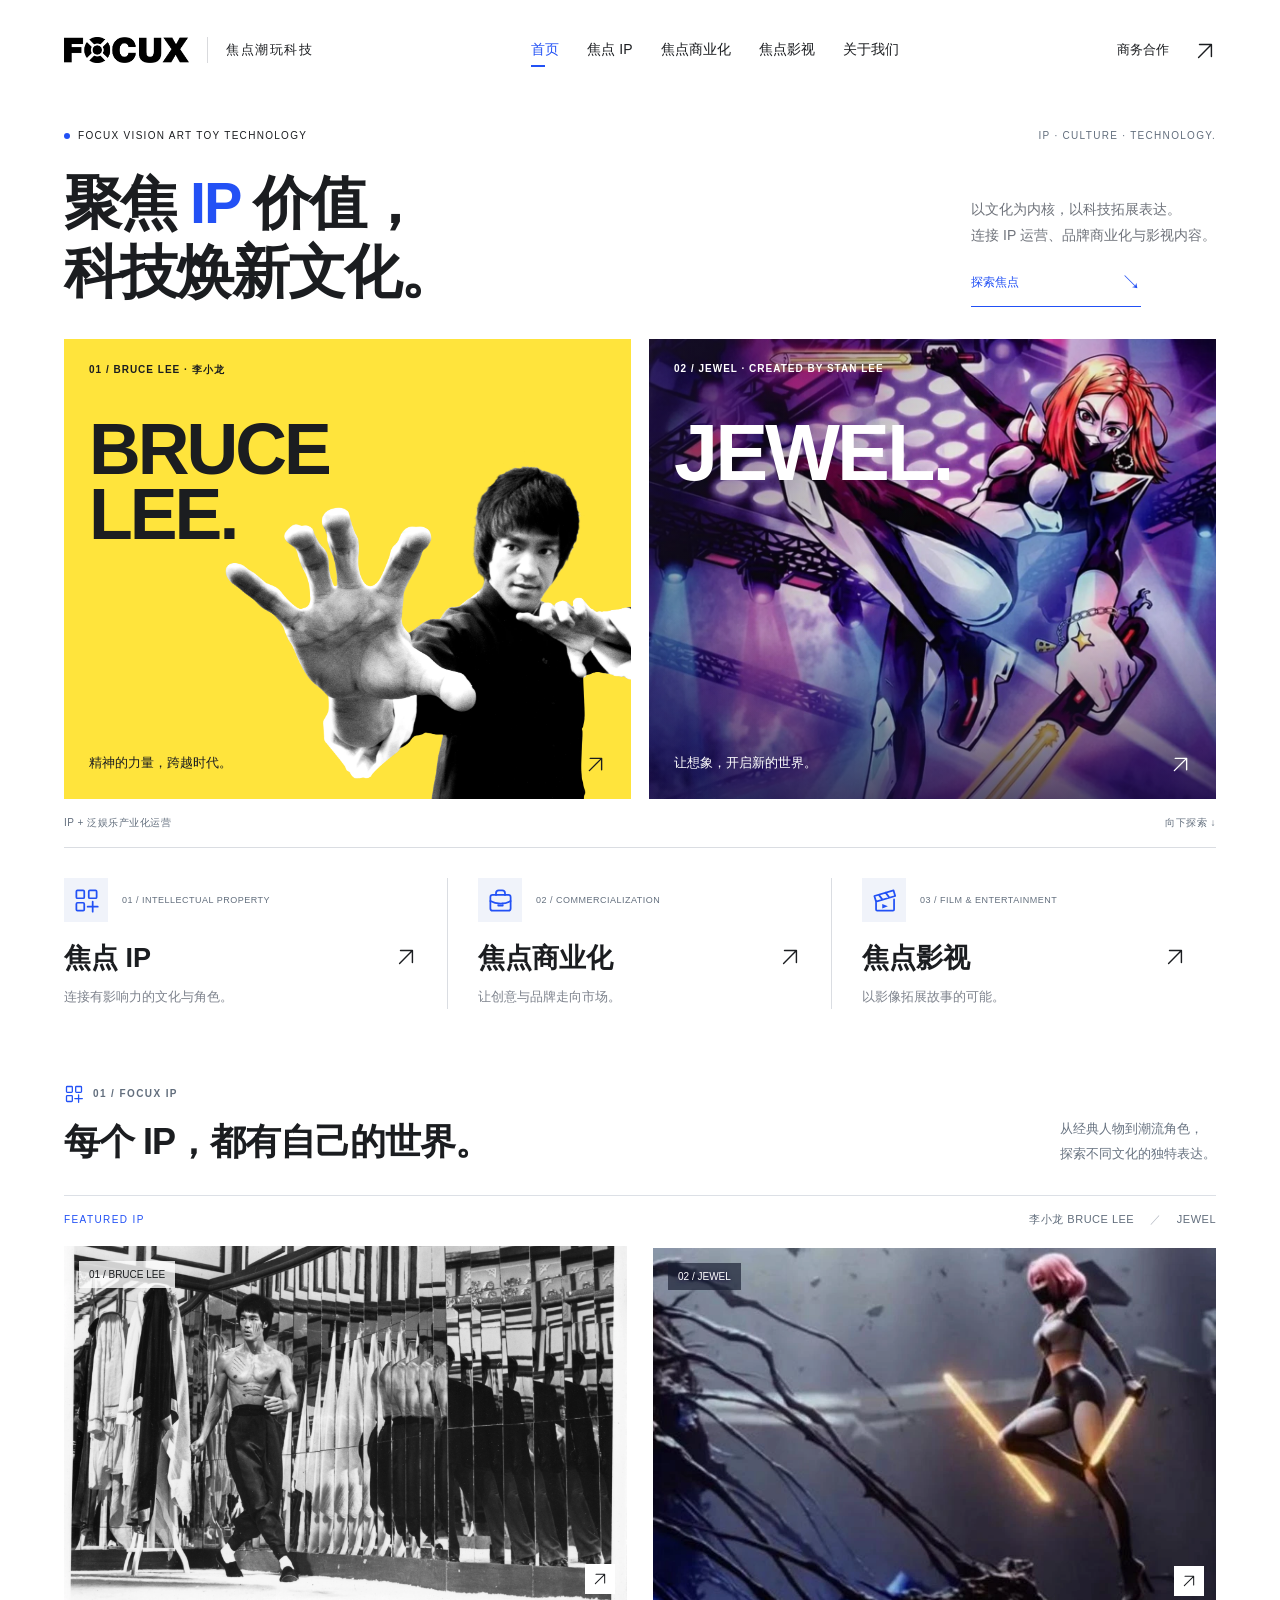
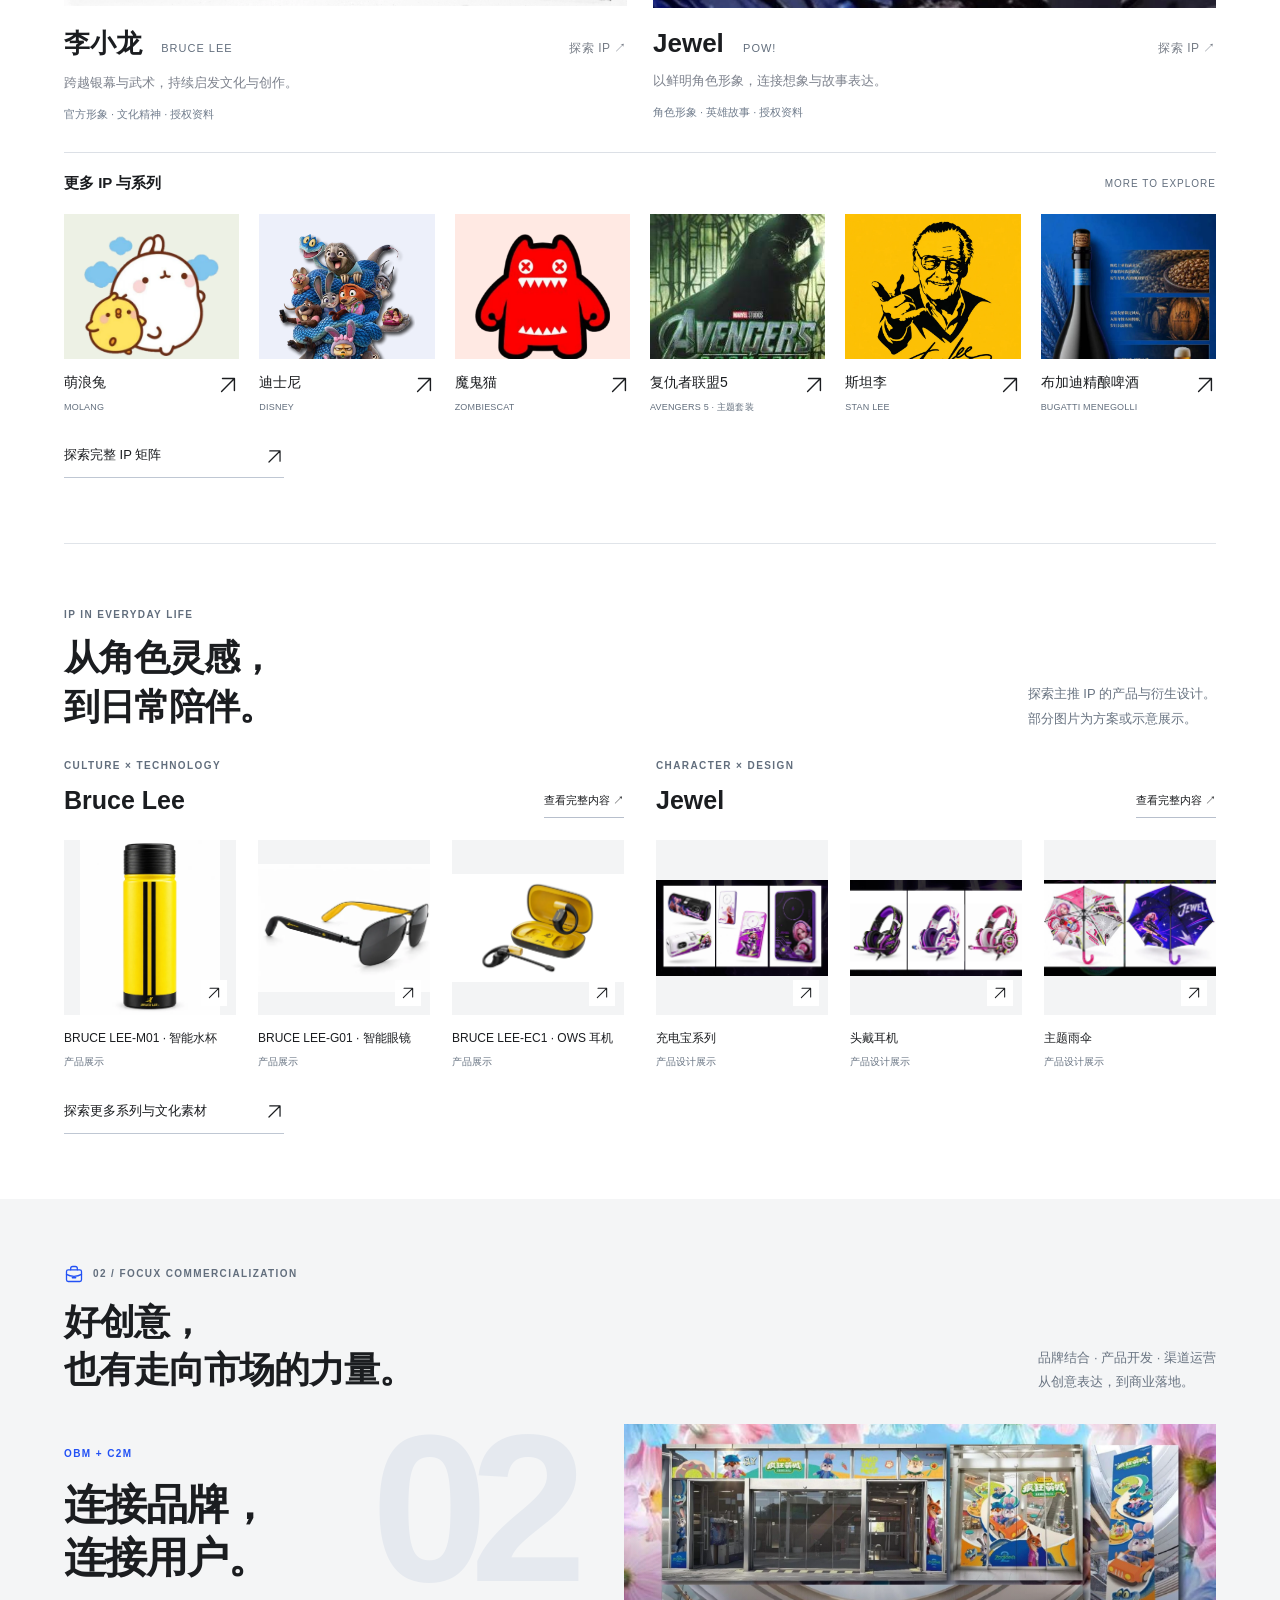
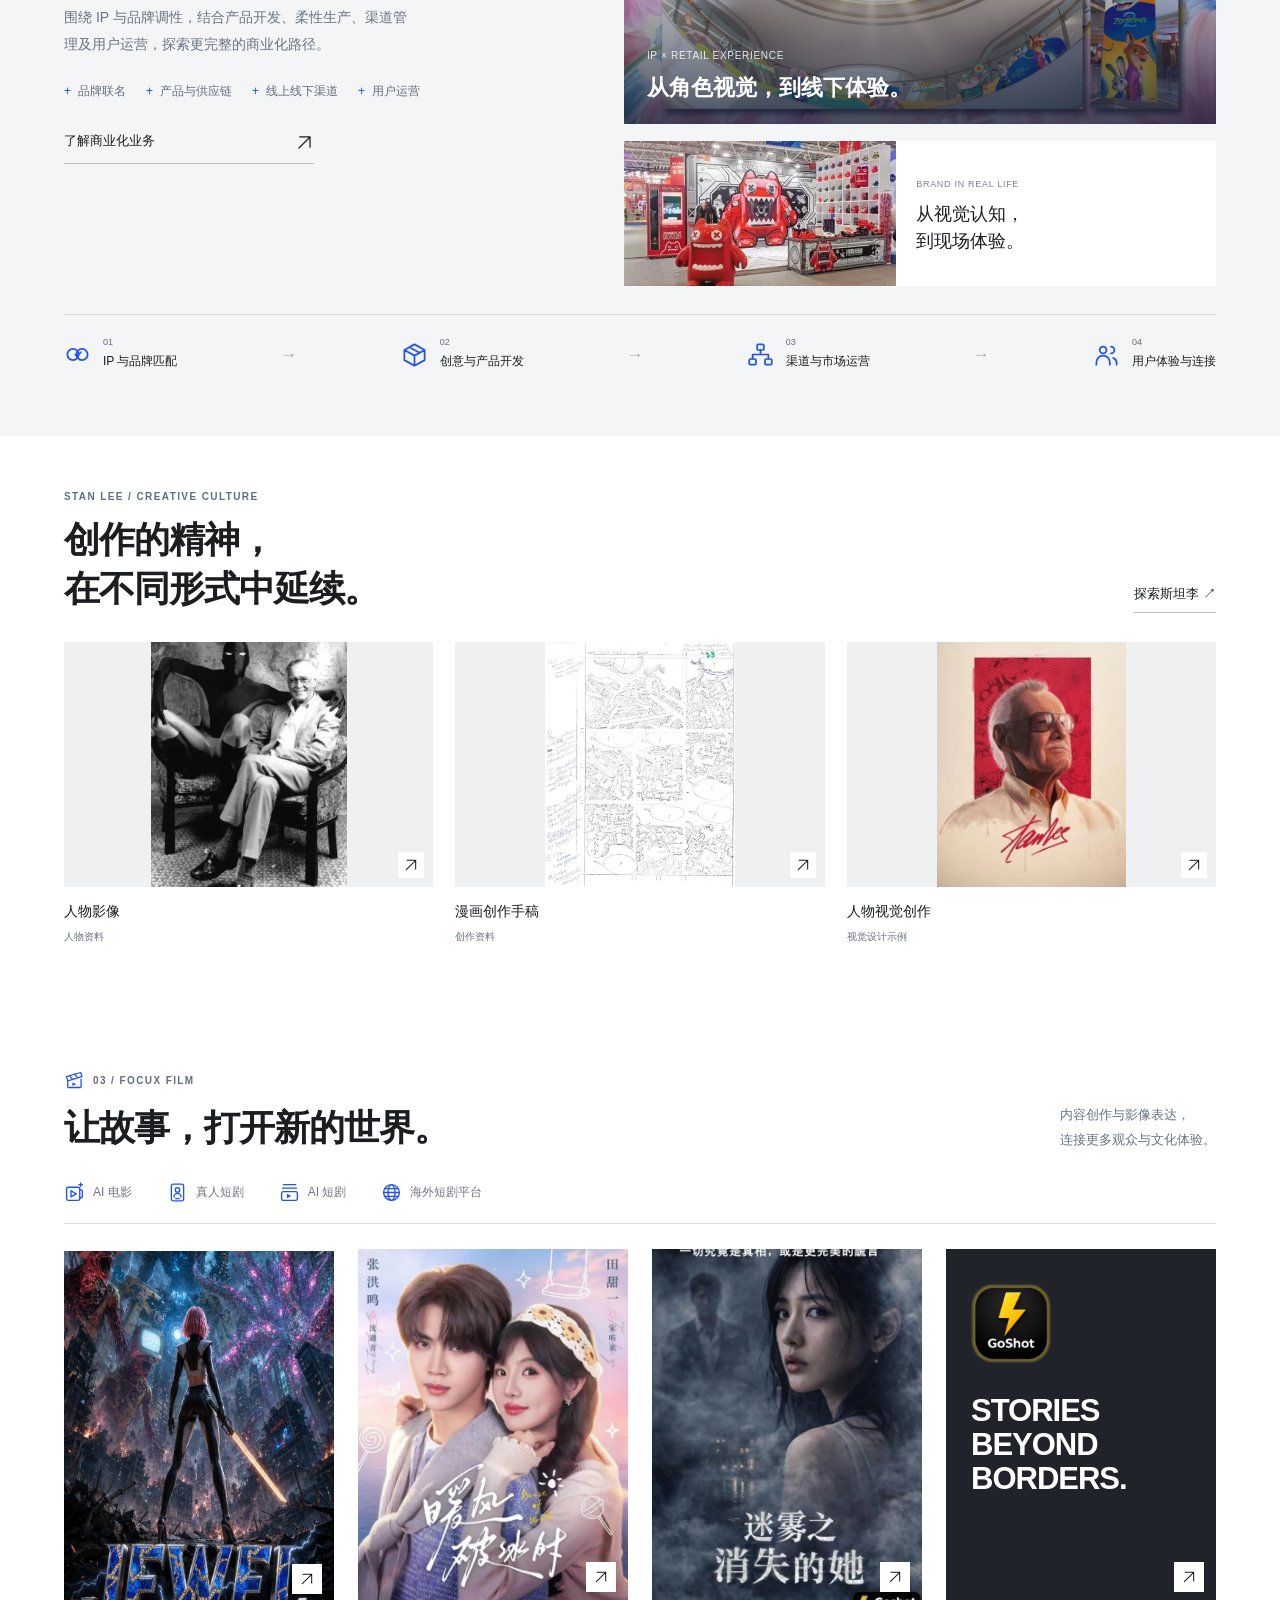
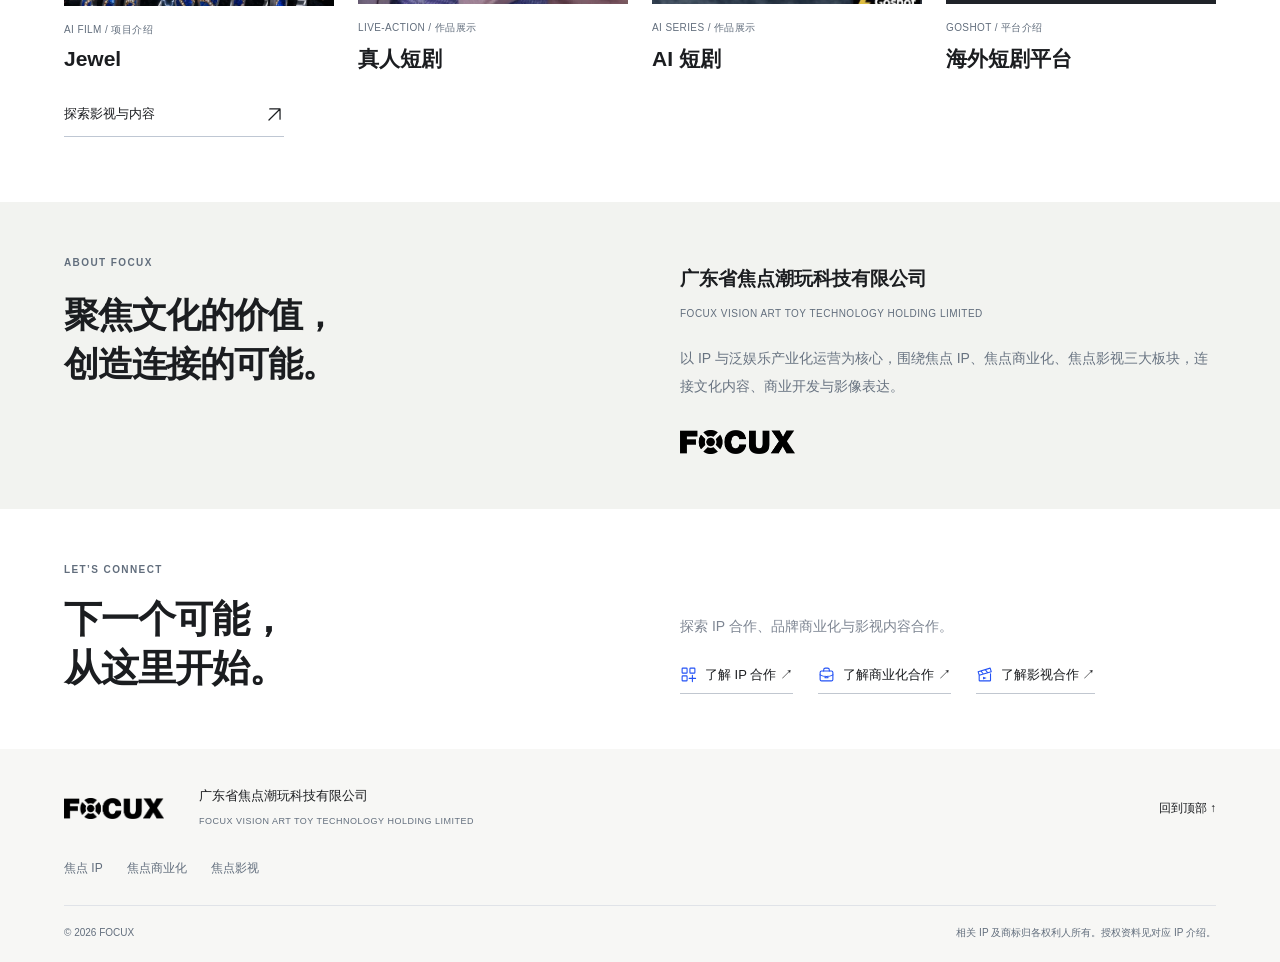
==== commit 76f2a239: "Add files via upload" ====
--- a/index.html
+++ b/index.html
@@ -1 +1 @@
-<!doctype html><html lang="zh-CN"><head><meta charset="UTF-8"><meta name="viewport" content="width=device-width,initial-scale=1"><meta name="description" content="广东省焦点潮玩科技有限公司，聚焦IP价值，科技焕新文化。探索Bruce Lee与Jewel等IP，以及商业化与影视业务。"><meta name="theme-color" content="#ffffff"><title>FOCUX 焦点潮玩科技｜IP · 商业化 · 影视</title><link rel="stylesheet" href="assets/home.css?v=20261103-4"><script defer src="assets/galleries.js?v=20261103-4"></script><script defer src="assets/home.js?v=20261103-4"></script></head><body><a class="skip-link" href="#top">跳至正文</a><header><a href="index.html" class="identity" aria-label="焦点潮玩科技首页"><img src="assets/home/focux-logo.png" alt="FOCUX" width="1812" height="379" decoding="async"><span>焦点潮玩科技</span></a><button class="menu-toggle" aria-expanded="false" aria-controls="main-nav">菜单 <span>☰</span></button><nav id="main-nav"><a href="index.html" class="current" aria-current="page">首页</a><a href="ip.html">焦点 IP</a><a href="business.html">焦点商业化</a><a href="film.html">焦点影视</a><a href="index.html#about">关于我们</a></nav><a class="contact-link" href="index.html#cooperate">商务合作 <span>↗</span></a></header><main id="top"><section class="hero container"><div class="hero-topline"><span><i></i> FOCUX VISION ART TOY TECHNOLOGY</span><span>IP · CULTURE · TECHNOLOGY.</span></div><div class="hero-title"><h1>聚焦 <span class="slogan-ip">IP</span> 价值，<br><span class="slogan-culture">科技焕新文化。</span></h1><div class="hero-description"><p>以文化为内核，以科技拓展表达。<br>连接 IP 运营、品牌商业化与影视内容。</p><a class="line-link" href="#ip">探索焦点 <span>↘</span></a></div></div><div class="hero-stage hero-stage-featured"><a class="hero-bruce" href="#ip-bruce" aria-label="探索主推IP李小龙"><span class="stage-label">01 / BRUCE LEE · 李小龙</span><strong>BRUCE<br>LEE.</strong><img src="assets/home/bruce-portrait.webp" alt="李小龙官方人物形象" fetchpriority="high" width="1500" height="1237" decoding="async"><span class="stage-caption">精神的力量，跨越时代。 <b>↗</b></span></a><a class="hero-jewel" href="#ip-jewel" aria-label="探索主推IP Jewel"><img src="assets/jewel.webp" alt="Jewel角色主视觉" width="1199" height="1200" decoding="async"><span class="stage-label">02 / JEWEL · CREATED BY STAN LEE</span><strong>JEWEL.</strong><span class="stage-caption">让想象，开启新的世界。 <b>↗</b></span></a></div><div class="hero-bottom"><span>IP + 泛娱乐产业化运营</span><span>向下探索 ↓</span></div></section><section class="pillars container" aria-label="三大业务专栏"><a href="ip.html"><span>01 / INTELLECTUAL PROPERTY</span><h2>焦点 IP <b>↗</b></h2><p>连接有影响力的文化与角色。</p></a><a href="business.html"><span>02 / COMMERCIALIZATION</span><h2>焦点商业化 <b>↗</b></h2><p>让创意与品牌走向市场。</p></a><a href="film.html"><span>03 / FILM & ENTERTAINMENT</span><h2>焦点影视 <b>↗</b></h2><p>以影像拓展故事的可能。</p></a></section><section class="ip-section container section" id="ip"><div class="section-head"><div><p class="eyebrow">01 / FOCUX IP</p><h2>每个 IP，<br class="mobile-break">都有自己的世界。</h2></div><p class="section-intro">从经典人物到潮流角色，<br>探索不同文化的独特表达。</p></div><div class="featured-ip-heading"><span>FEATURED IP</span><p>李小龙 BRUCE LEE <i>／</i> JEWEL</p></div><div class="ip-grid featured-ip-grid"><button class="ip-card ip-bruce" id="ip-bruce" data-ip="bruce"><div class="ip-image"><img src="assets/home/bruce-mirror-scene.webp" alt="李小龙官方镜室影像" loading="lazy" width="1281" height="1600" decoding="async"><span>01 / BRUCE LEE</span><b>↗</b></div><div class="ip-caption"><h3>李小龙 <em>BRUCE LEE</em></h3><span>探索 IP ↗</span></div><p>跨越银幕与武术，持续启发文化与创作。</p><small>官方形象 · 文化精神 · 授权资料</small></button><button class="ip-card ip-jewel" id="ip-jewel" data-ip="jewel"><div class="ip-image"><img src="assets/home/jewel-world.webp" alt="Jewel角色世界场景" loading="lazy" width="807" height="807" decoding="async"><span>02 / JEWEL</span><b>↗</b></div><div class="ip-caption"><h3>Jewel <em>POW!</em></h3><span>探索 IP ↗</span></div><p>以鲜明角色形象，连接想象与故事表达。</p><small>角色形象 · 英雄故事 · 授权资料</small></button></div><div class="secondary-ip-heading"><p>更多 IP 与系列</p><span>MORE TO EXPLORE</span></div><div class="secondary-ip-grid"><button data-ip="molang"><div class="secondary-visual secondary-molang"><img src="assets/molang.webp" alt="萌浪兔" loading="lazy" width="651" height="586" decoding="async"></div><h3>萌浪兔 <b>↗</b></h3><small>MOLANG</small></button><button data-ip="disney"><div class="secondary-visual secondary-disney"><img src="assets/disney.webp" alt="迪士尼" loading="lazy" width="1065" height="1200" decoding="async"></div><h3>迪士尼 <b>↗</b></h3><small>DISNEY</small></button><button data-ip="cat"><div class="secondary-visual secondary-cat"><img src="assets/cat.webp" alt="魔鬼猫" loading="lazy" width="426" height="396" decoding="async"></div><h3>魔鬼猫 <b>↗</b></h3><small>ZOMBIESCAT</small></button><button data-ip="avengers"><div class="secondary-visual secondary-avengers"><img src="assets/home/avengers.jpg" alt="复仇者联盟5" loading="lazy" width="250" height="377" decoding="async"></div><h3>复仇者联盟5 <b>↗</b></h3><small>AVENGERS 5 · 主题套装</small></button><button data-ip="stan"><div class="secondary-visual secondary-stan"><img src="assets/stan.webp" alt="斯坦李" loading="lazy" width="1200" height="1200" decoding="async"></div><h3>斯坦李 <b>↗</b></h3><small>STAN LEE</small></button><button data-ip="bugatti"><div class="secondary-visual secondary-bugatti"><img src="assets/home/s30-image90.webp" alt="布加迪精酿啤酒品牌系列" loading="lazy" width="975" height="1300" decoding="async"></div><h3>布加迪精酿啤酒 <b>↗</b></h3><small>BUGATTI MENEGOLLI</small></button></div><a class="column-link" href="ip.html">探索完整 IP 矩阵 <span>↗</span></a></section><section class="series-section container section" id="series"><div class="section-head"><div><p class="eyebrow">IP IN EVERYDAY LIFE</p><h2>从角色灵感，<br>到日常陪伴。</h2></div><p class="section-intro">探索主推 IP 的产品与衍生设计。<br>部分图片为方案或示意展示。</p></div><div class="brand-preview-grid"><article class="brand-gallery" id="series-bruce"><div class="brand-gallery-heading"><div><p class="eyebrow">CULTURE × TECHNOLOGY</p><h3>Bruce Lee</h3></div><button class="plain-link" data-ip="bruce">查看完整内容 ↗</button></div><div class="gallery-grid"><button class="gallery-tile" data-gallery-open="bruce-s3-image10" aria-label="放大查看BRUCE LEE-M01 · 智能水杯"><span class="gallery-picture"><img src="assets/gallery/bruce-s3-image10.webp" alt="BRUCE LEE-M01 · 智能水杯" loading="lazy" decoding="async"><b>↗</b></span><span class="gallery-title">BRUCE LEE-M01 · 智能水杯</span><small>产品展示</small></button><button class="gallery-tile" data-gallery-open="bruce-s7-image27" aria-label="放大查看BRUCE LEE-G01 · 智能眼镜"><span class="gallery-picture"><img src="assets/gallery/bruce-s7-image27.webp" alt="BRUCE LEE-G01 · 智能眼镜" loading="lazy" decoding="async"><b>↗</b></span><span class="gallery-title">BRUCE LEE-G01 · 智能眼镜</span><small>产品展示</small></button><button class="gallery-tile" data-gallery-open="bruce-s14-image52" aria-label="放大查看BRUCE LEE-EC1 · OWS 耳机"><span class="gallery-picture"><img src="assets/gallery/bruce-s14-image52.webp" alt="BRUCE LEE-EC1 · OWS 耳机" loading="lazy" decoding="async"><b>↗</b></span><span class="gallery-title">BRUCE LEE-EC1 · OWS 耳机</span><small>产品展示</small></button></div></article><article class="brand-gallery" id="series-jewel"><div class="brand-gallery-heading"><div><p class="eyebrow">CHARACTER × DESIGN</p><h3>Jewel</h3></div><button class="plain-link" data-ip="jewel">查看完整内容 ↗</button></div><div class="gallery-grid"><button class="gallery-tile" data-gallery-open="jewel-13" aria-label="放大查看充电宝系列"><span class="gallery-picture"><img src="assets/gallery/jewel-13.webp" alt="充电宝系列" loading="lazy" decoding="async"><b>↗</b></span><span class="gallery-title">充电宝系列</span><small>产品设计展示</small></button><button class="gallery-tile" data-gallery-open="jewel-18" aria-label="放大查看头戴耳机"><span class="gallery-picture"><img src="assets/gallery/jewel-18.webp" alt="头戴耳机" loading="lazy" decoding="async"><b>↗</b></span><span class="gallery-title">头戴耳机</span><small>产品设计展示</small></button><button class="gallery-tile" data-gallery-open="jewel-31" aria-label="放大查看主题雨伞"><span class="gallery-picture"><img src="assets/gallery/jewel-31.webp" alt="主题雨伞" loading="lazy" decoding="async"><b>↗</b></span><span class="gallery-title">主题雨伞</span><small>产品设计展示</small></button></div></article></div><a class="column-link" href="ip.html#series">探索更多系列与文化素材 <span>↗</span></a></section><section class="business-section section" id="business"><div class="container"><div class="section-head"><div><p class="eyebrow">02 / FOCUX COMMERCIALIZATION</p><h2>好创意，<br>也有走向市场的力量。</h2></div><p class="section-intro">品牌结合 · 产品开发 · 渠道运营<br>从创意表达，到商业落地。</p></div><div class="business-editorial"><div class="business-copy"><span class="big-number">02</span><p class="eyebrow">OBM + C2M</p><h3>连接品牌，<br>连接用户。</h3><p>围绕 IP 与品牌调性，结合产品开发、柔性生产、渠道管理及用户运营，探索更完整的商业化路径。</p><div class="business-tags"><span>品牌联名</span><span>产品与供应链</span><span>线上线下渠道</span><span>用户运营</span></div><a href="business.html" class="line-link">了解商业化业务 <span>↗</span></a></div><div class="market-scenes" aria-label="IP商业化线下场景"><figure class="market-main"><img src="assets/home/s14-image47.webp" alt="公司PPT中的迪士尼主题零售场景" loading="lazy" width="1600" height="900" decoding="async"><figcaption><span>IP × RETAIL EXPERIENCE</span><h3>从角色视觉，到线下体验。</h3></figcaption></figure><figure class="market-secondary"><img src="assets/home/cat-exhibition.webp" alt="魔鬼猫主题展位现场" loading="lazy" width="474" height="275" decoding="async"><figcaption><span>BRAND IN REAL LIFE</span><h3>从视觉认知，<br>到现场体验。</h3></figcaption></figure></div></div><div class="process"><span><i>01</i> IP 与品牌匹配</span><b>→</b><span><i>02</i> 创意与产品开发</span><b>→</b><span><i>03</i> 渠道与市场运营</span><b>→</b><span><i>04</i> 用户体验与连接</span></div></div></section><section class="stan-preview container"><div class="section-head"><div><p class="eyebrow">STAN LEE / CREATIVE CULTURE</p><h2>创作的精神，<br>在不同形式中延续。</h2></div><button class="plain-link" data-ip="stan">探索斯坦李 ↗</button></div><div class="gallery-grid"><button class="gallery-tile" data-gallery-open="stan-s27-image35" aria-label="放大查看人物影像"><span class="gallery-picture"><img src="assets/gallery/stan-s27-image35.webp" alt="人物影像" loading="lazy" decoding="async"><b>↗</b></span><span class="gallery-title">人物影像</span><small>人物资料</small></button><button class="gallery-tile" data-gallery-open="stan-s5-image7" aria-label="放大查看漫画创作手稿"><span class="gallery-picture"><img src="assets/gallery/stan-s5-image7.webp" alt="漫画创作手稿" loading="lazy" decoding="async"><b>↗</b></span><span class="gallery-title">漫画创作手稿</span><small>创作资料</small></button><button class="gallery-tile" data-gallery-open="stan-s45-image106" aria-label="放大查看人物视觉创作"><span class="gallery-picture"><img src="assets/gallery/stan-s45-image106.webp" alt="人物视觉创作" loading="lazy" decoding="async"><b>↗</b></span><span class="gallery-title">人物视觉创作</span><small>视觉设计示例</small></button></div></section><section class="film-section container section" id="film"><div class="section-head"><div><p class="eyebrow">03 / FOCUX FILM</p><h2>让故事，<br class="mobile-break">打开新的世界。</h2></div><p class="section-intro">内容创作与影像表达，<br>连接更多观众与文化体验。</p></div><div class="film-types"><span>AI 电影</span><span>真人短剧</span><span>AI 短剧</span><span>海外短剧平台</span></div><div class="poster-grid"><button class="poster" data-film="jewel"><div><img src="assets/home/s33-image118.webp" alt="公司PPT中的Jewel电影项目海报" loading="lazy" width="735" height="1300" decoding="async"><b>↗</b></div><small>AI FILM / 项目介绍</small><h3>Jewel</h3></button><button class="poster" data-film="live"><div><img src="assets/home/s39-image143.webp" alt="公司PPT中的真人短剧展示" loading="lazy" width="595" height="794" decoding="async"><b>↗</b></div><small>LIVE-ACTION / 作品展示</small><h3>真人短剧</h3></button><button class="poster" data-film="ai"><div><img src="assets/home/s40-image151.webp" alt="公司PPT中的AI短剧展示" loading="lazy" width="600" height="845" decoding="async"><b>↗</b></div><small>AI SERIES / 作品展示</small><h3>AI 短剧</h3></button><button class="poster platform" data-film="goshot"><div><img src="assets/home/s41-image158.webp" alt="GoShot平台标识" loading="lazy" width="846" height="838" decoding="async"><span>STORIES<br>BEYOND<br>BORDERS.</span><b>↗</b></div><small>GOSHOT / 平台介绍</small><h3>海外短剧平台</h3></button></div><a class="column-link" href="film.html">探索影视与内容 <span>↗</span></a></section><section class="about-section" id="about"><div class="container about-grid"><div><p class="eyebrow">ABOUT FOCUX</p><h2>聚焦文化的价值，<br>创造连接的可能。</h2></div><div class="about-copy"><h3>广东省焦点潮玩科技有限公司</h3><p class="english-name">FOCUX VISION ART TOY TECHNOLOGY HOLDING LIMITED</p><p>以 IP 与泛娱乐产业化运营为核心，围绕焦点 IP、焦点商业化、焦点影视三大板块，连接文化内容、商业开发与影像表达。</p><img src="assets/home/focux-logo.png" alt="FOCUX" loading="lazy" width="1812" height="379" decoding="async"></div></div></section><section class="cooperate-section container" id="cooperate"><div><p class="eyebrow">LET’S CONNECT</p><h2>下一个可能，<br>从这里开始。</h2></div><div><p>探索 IP 合作、品牌商业化与影视内容合作。</p><div class="cooperate-links"><a href="ip.html">了解 IP 合作 ↗</a><a href="business.html">了解商业化合作 ↗</a><a href="film.html">了解影视合作 ↗</a></div></div></section></main><footer><div class="footer-top"><a href="index.html"><img src="assets/home/focux-logo.png" alt="FOCUX" width="1812" height="379" decoding="async"></a><p>广东省焦点潮玩科技有限公司<br><span>FOCUX VISION ART TOY TECHNOLOGY HOLDING LIMITED</span></p><a class="back-top" href="#top">回到顶部 ↑</a></div><div class="footer-nav"><a href="ip.html">焦点 IP</a><a href="business.html">焦点商业化</a><a href="film.html">焦点影视</a></div><div class="footer-bottom"><span>© 2026 FOCUX</span><span>相关 IP 及商标归各权利人所有。授权资料见对应 IP 介绍。</span></div></footer><dialog id="detail-dialog" aria-label="IP与影视项目详情"><button class="dialog-close" aria-label="关闭详情">×</button><div id="detail-content"></div></dialog></body></html>+<!doctype html><html lang="zh-CN"><head><meta charset="UTF-8"><meta name="viewport" content="width=device-width,initial-scale=1"><meta name="description" content="广东省焦点潮玩科技有限公司，聚焦IP价值，科技焕新文化。探索Bruce Lee与Jewel等IP，以及商业化与影视业务。"><meta name="theme-color" content="#ffffff"><title>FOCUX 焦点潮玩科技｜IP · 商业化 · 影视</title><link rel="stylesheet" href="assets/home.css?v=20261103-5"><script defer src="assets/galleries.js?v=20261103-5"></script><script defer src="assets/home.js?v=20261103-5"></script></head><body><svg xmlns="http://www.w3.org/2000/svg" class="icon-definitions" width="0" height="0" aria-hidden="true" focusable="false"><defs><symbol id="focux-ip" viewBox="0 0 24 24"><rect x="3" y="3" width="7" height="7" rx="1"/><rect x="14" y="3" width="7" height="7" rx="1"/><rect x="3" y="14" width="7" height="7" rx="1"/><path d="M17.5 13v9m-4.5-4.5h9"/></symbol><symbol id="focux-commerce" viewBox="0 0 24 24"><path d="M8 7V5.5A2.5 2.5 0 0 1 10.5 3h3A2.5 2.5 0 0 1 16 5.5V7"/><rect x="3" y="7" width="18" height="14" rx="2"/><path d="M3 12.5c5 3 13 3 18 0M10 14.5v2h4v-2"/></symbol><symbol id="focux-film" viewBox="0 0 24 24"><path d="m3 8 17-5 1.5 5L4.5 13zM7 7l3 4m3-6 3 4M4.5 13v7a1 1 0 0 0 1 1h14a1 1 0 0 0 1-1V11"/><path d="m10 15 5 2-5 2z" fill="currentColor" stroke="none"/></symbol><symbol id="focux-match" viewBox="0 0 24 24"><circle cx="8" cy="12" r="5"/><circle cx="16" cy="12" r="5"/><path d="m10 12 1.5 1.5L15 10"/></symbol><symbol id="focux-design" viewBox="0 0 24 24"><path d="m12 3 9 5-9 5-9-5zM3 8v9l9 5 9-5V8M12 13v9M7.5 5.5l9 5"/></symbol><symbol id="focux-channels" viewBox="0 0 24 24"><rect x="9" y="3" width="6" height="5" rx="1"/><rect x="2" y="16" width="6" height="5" rx="1"/><rect x="16" y="16" width="6" height="5" rx="1"/><path d="M12 8v4m-7 4v-4h14v4"/></symbol><symbol id="focux-users" viewBox="0 0 24 24"><circle cx="9" cy="8" r="3"/><path d="M3 21v-2a6 6 0 0 1 12 0v2M16 5a3 3 0 0 1 0 6m2 4a5 5 0 0 1 3 4v2"/></symbol><symbol id="focux-ai-film" viewBox="0 0 24 24"><rect x="3" y="6" width="15" height="15" rx="2"/><path d="m8 10 6 3.5L8 17zM18 8l3 2v7l-3 2M19 1v4m-2-2h4"/></symbol><symbol id="focux-live" viewBox="0 0 24 24"><rect x="5" y="2.5" width="14" height="19" rx="2"/><circle cx="12" cy="9" r="2.5"/><path d="M8 17a4 4 0 0 1 8 0M10 19h4"/></symbol><symbol id="focux-ai-series" viewBox="0 0 24 24"><path d="M5 3h14M4 7h16"/><rect x="3" y="11" width="18" height="10" rx="2"/><path d="m9 13.5 5 2.5-5 2.5z" fill="currentColor" stroke="none"/></symbol><symbol id="focux-globe" viewBox="0 0 24 24"><circle cx="12" cy="12" r="9"/><ellipse cx="12" cy="12" rx="4" ry="9"/><path d="M3 12h18M4.5 7.5h15m-15 9h15"/></symbol><symbol id="focux-authorization" viewBox="0 0 24 24"><path d="m12 2 8 3v6c0 5-4 8.5-8 11-4-2.5-8-6-8-11V5z"/><path d="m8 11.5 2.5 2.5 5.5-6"/></symbol><symbol id="focux-arrow-up-right" viewBox="0 0 24 24"><path d="M5 19 19 5M6 5h13v13"/></symbol><symbol id="focux-arrow-right" viewBox="0 0 24 24"><path d="M3 12h18m-7-7 7 7-7 7"/></symbol><symbol id="focux-arrow-down" viewBox="0 0 24 24"><path d="M12 3v18m-7-7 7 7 7-7"/></symbol><symbol id="focux-menu" viewBox="0 0 24 24"><path d="M4 6h16M4 12h16M4 18h16"/></symbol><symbol id="focux-close" viewBox="0 0 24 24"><path d="m6 6 12 12M6 18 18 6"/></symbol><symbol id="focux-zoom" viewBox="0 0 24 24"><circle cx="10" cy="10" r="6.5"/><path d="m15 15 6 6M7 10h6m-3-3v6"/></symbol></defs></svg><a class="skip-link" href="#top">跳至正文</a><header><a href="index.html" class="identity" aria-label="焦点潮玩科技首页"><img src="assets/home/focux-logo.png" alt="FOCUX" width="1812" height="379" decoding="async"><span>焦点潮玩科技</span></a><button class="menu-toggle" aria-expanded="false" aria-controls="main-nav">菜单 <svg class="ui-icon" aria-hidden="true" focusable="false" viewBox="0 0 24 24"><use href="#focux-menu"></use></svg></button><nav id="main-nav"><a href="index.html" class="current" aria-current="page">首页</a><a href="ip.html">焦点 IP</a><a href="business.html">焦点商业化</a><a href="film.html">焦点影视</a><a href="index.html#about">关于我们</a></nav><a class="contact-link" href="index.html#cooperate">商务合作 <span><svg class="ui-icon" aria-hidden="true" focusable="false" viewBox="0 0 24 24"><use href="#focux-arrow-up-right"></use></svg></span></a></header><main id="top"><section class="hero container"><div class="hero-topline"><span><i></i> FOCUX VISION ART TOY TECHNOLOGY</span><span>IP · CULTURE · TECHNOLOGY.</span></div><div class="hero-title"><h1>聚焦 <span class="slogan-ip">IP</span> 价值，<br><span class="slogan-culture">科技焕新文化。</span></h1><div class="hero-description"><p>以文化为内核，以科技拓展表达。<br>连接 IP 运营、品牌商业化与影视内容。</p><a class="line-link" href="#ip">探索焦点 <span>↘</span></a></div></div><div class="hero-stage hero-stage-featured"><a class="hero-bruce" href="#ip-bruce" aria-label="探索主推IP李小龙"><span class="stage-label">01 / BRUCE LEE · 李小龙</span><strong>BRUCE<br>LEE.</strong><img src="assets/home/bruce-portrait.webp" alt="李小龙官方人物形象" fetchpriority="high" width="1500" height="1237" decoding="async"><span class="stage-caption">精神的力量，跨越时代。 <b><svg class="ui-icon" aria-hidden="true" focusable="false" viewBox="0 0 24 24"><use href="#focux-arrow-up-right"></use></svg></b></span></a><a class="hero-jewel" href="#ip-jewel" aria-label="探索主推IP Jewel"><img src="assets/jewel.webp" alt="Jewel角色主视觉" width="1199" height="1200" decoding="async"><span class="stage-label">02 / JEWEL · CREATED BY STAN LEE</span><strong>JEWEL.</strong><span class="stage-caption">让想象，开启新的世界。 <b><svg class="ui-icon" aria-hidden="true" focusable="false" viewBox="0 0 24 24"><use href="#focux-arrow-up-right"></use></svg></b></span></a></div><div class="hero-bottom"><span>IP + 泛娱乐产业化运营</span><span>向下探索 ↓</span></div></section><section class="pillars container" aria-label="三大业务专栏"><a href="ip.html"><div class="pillar-top"><span class="pillar-symbol"><svg class="ui-icon" aria-hidden="true" focusable="false" viewBox="0 0 24 24"><use href="#focux-ip"></use></svg></span><small>01 / INTELLECTUAL PROPERTY</small></div><h2>焦点 IP <b><svg class="ui-icon" aria-hidden="true" focusable="false" viewBox="0 0 24 24"><use href="#focux-arrow-up-right"></use></svg></b></h2><p>连接有影响力的文化与角色。</p></a><a href="business.html"><div class="pillar-top"><span class="pillar-symbol"><svg class="ui-icon" aria-hidden="true" focusable="false" viewBox="0 0 24 24"><use href="#focux-commerce"></use></svg></span><small>02 / COMMERCIALIZATION</small></div><h2>焦点商业化 <b><svg class="ui-icon" aria-hidden="true" focusable="false" viewBox="0 0 24 24"><use href="#focux-arrow-up-right"></use></svg></b></h2><p>让创意与品牌走向市场。</p></a><a href="film.html"><div class="pillar-top"><span class="pillar-symbol"><svg class="ui-icon" aria-hidden="true" focusable="false" viewBox="0 0 24 24"><use href="#focux-film"></use></svg></span><small>03 / FILM & ENTERTAINMENT</small></div><h2>焦点影视 <b><svg class="ui-icon" aria-hidden="true" focusable="false" viewBox="0 0 24 24"><use href="#focux-arrow-up-right"></use></svg></b></h2><p>以影像拓展故事的可能。</p></a></section><section class="ip-section container section" id="ip"><div class="section-head"><div><p class="eyebrow icon-eyebrow"><svg class="ui-icon" aria-hidden="true" focusable="false" viewBox="0 0 24 24"><use href="#focux-ip"></use></svg>01 / FOCUX IP</p><h2>每个 IP，<br class="mobile-break">都有自己的世界。</h2></div><p class="section-intro">从经典人物到潮流角色，<br>探索不同文化的独特表达。</p></div><div class="featured-ip-heading"><span>FEATURED IP</span><p>李小龙 BRUCE LEE <i>／</i> JEWEL</p></div><div class="ip-grid featured-ip-grid"><button class="ip-card ip-bruce" id="ip-bruce" data-ip="bruce"><div class="ip-image"><img src="assets/home/bruce-mirror-scene.webp" alt="李小龙官方镜室影像" loading="lazy" width="1281" height="1600" decoding="async"><span>01 / BRUCE LEE</span><b><svg class="ui-icon" aria-hidden="true" focusable="false" viewBox="0 0 24 24"><use href="#focux-arrow-up-right"></use></svg></b></div><div class="ip-caption"><h3>李小龙 <em>BRUCE LEE</em></h3><span>探索 IP ↗</span></div><p>跨越银幕与武术，持续启发文化与创作。</p><small>官方形象 · 文化精神 · 授权资料</small></button><button class="ip-card ip-jewel" id="ip-jewel" data-ip="jewel"><div class="ip-image"><img src="assets/home/jewel-world.webp" alt="Jewel角色世界场景" loading="lazy" width="807" height="807" decoding="async"><span>02 / JEWEL</span><b><svg class="ui-icon" aria-hidden="true" focusable="false" viewBox="0 0 24 24"><use href="#focux-arrow-up-right"></use></svg></b></div><div class="ip-caption"><h3>Jewel <em>POW!</em></h3><span>探索 IP ↗</span></div><p>以鲜明角色形象，连接想象与故事表达。</p><small>角色形象 · 英雄故事 · 授权资料</small></button></div><div class="secondary-ip-heading"><p>更多 IP 与系列</p><span>MORE TO EXPLORE</span></div><div class="secondary-ip-grid"><button data-ip="molang"><div class="secondary-visual secondary-molang"><img src="assets/molang.webp" alt="萌浪兔" loading="lazy" width="651" height="586" decoding="async"></div><h3>萌浪兔 <b><svg class="ui-icon" aria-hidden="true" focusable="false" viewBox="0 0 24 24"><use href="#focux-arrow-up-right"></use></svg></b></h3><small>MOLANG</small></button><button data-ip="disney"><div class="secondary-visual secondary-disney"><img src="assets/disney.webp" alt="迪士尼" loading="lazy" width="1065" height="1200" decoding="async"></div><h3>迪士尼 <b><svg class="ui-icon" aria-hidden="true" focusable="false" viewBox="0 0 24 24"><use href="#focux-arrow-up-right"></use></svg></b></h3><small>DISNEY</small></button><button data-ip="cat"><div class="secondary-visual secondary-cat"><img src="assets/cat.webp" alt="魔鬼猫" loading="lazy" width="426" height="396" decoding="async"></div><h3>魔鬼猫 <b><svg class="ui-icon" aria-hidden="true" focusable="false" viewBox="0 0 24 24"><use href="#focux-arrow-up-right"></use></svg></b></h3><small>ZOMBIESCAT</small></button><button data-ip="avengers"><div class="secondary-visual secondary-avengers"><img src="assets/home/avengers.jpg" alt="复仇者联盟5" loading="lazy" width="250" height="377" decoding="async"></div><h3>复仇者联盟5 <b><svg class="ui-icon" aria-hidden="true" focusable="false" viewBox="0 0 24 24"><use href="#focux-arrow-up-right"></use></svg></b></h3><small>AVENGERS 5 · 主题套装</small></button><button data-ip="stan"><div class="secondary-visual secondary-stan"><img src="assets/stan.webp" alt="斯坦李" loading="lazy" width="1200" height="1200" decoding="async"></div><h3>斯坦李 <b><svg class="ui-icon" aria-hidden="true" focusable="false" viewBox="0 0 24 24"><use href="#focux-arrow-up-right"></use></svg></b></h3><small>STAN LEE</small></button><button data-ip="bugatti"><div class="secondary-visual secondary-bugatti"><img src="assets/home/s30-image90.webp" alt="布加迪精酿啤酒品牌系列" loading="lazy" width="975" height="1300" decoding="async"></div><h3>布加迪精酿啤酒 <b><svg class="ui-icon" aria-hidden="true" focusable="false" viewBox="0 0 24 24"><use href="#focux-arrow-up-right"></use></svg></b></h3><small>BUGATTI MENEGOLLI</small></button></div><a class="column-link" href="ip.html">探索完整 IP 矩阵 <span><svg class="ui-icon" aria-hidden="true" focusable="false" viewBox="0 0 24 24"><use href="#focux-arrow-up-right"></use></svg></span></a></section><section class="series-section container section" id="series"><div class="section-head"><div><p class="eyebrow">IP IN EVERYDAY LIFE</p><h2>从角色灵感，<br>到日常陪伴。</h2></div><p class="section-intro">探索主推 IP 的产品与衍生设计。<br>部分图片为方案或示意展示。</p></div><div class="brand-preview-grid"><article class="brand-gallery" id="series-bruce"><div class="brand-gallery-heading"><div><p class="eyebrow">CULTURE × TECHNOLOGY</p><h3>Bruce Lee</h3></div><button class="plain-link" data-ip="bruce">查看完整内容 ↗</button></div><div class="gallery-grid"><button class="gallery-tile" data-gallery-open="bruce-s3-image10" aria-label="放大查看BRUCE LEE-M01 · 智能水杯"><span class="gallery-picture"><img src="assets/gallery/bruce-s3-image10.webp" alt="BRUCE LEE-M01 · 智能水杯" loading="lazy" decoding="async"><b><svg class="ui-icon" aria-hidden="true" focusable="false" viewBox="0 0 24 24"><use href="#focux-arrow-up-right"></use></svg></b></span><span class="gallery-title">BRUCE LEE-M01 · 智能水杯</span><small>产品展示</small></button><button class="gallery-tile" data-gallery-open="bruce-s7-image27" aria-label="放大查看BRUCE LEE-G01 · 智能眼镜"><span class="gallery-picture"><img src="assets/gallery/bruce-s7-image27.webp" alt="BRUCE LEE-G01 · 智能眼镜" loading="lazy" decoding="async"><b><svg class="ui-icon" aria-hidden="true" focusable="false" viewBox="0 0 24 24"><use href="#focux-arrow-up-right"></use></svg></b></span><span class="gallery-title">BRUCE LEE-G01 · 智能眼镜</span><small>产品展示</small></button><button class="gallery-tile" data-gallery-open="bruce-s14-image52" aria-label="放大查看BRUCE LEE-EC1 · OWS 耳机"><span class="gallery-picture"><img src="assets/gallery/bruce-s14-image52.webp" alt="BRUCE LEE-EC1 · OWS 耳机" loading="lazy" decoding="async"><b><svg class="ui-icon" aria-hidden="true" focusable="false" viewBox="0 0 24 24"><use href="#focux-arrow-up-right"></use></svg></b></span><span class="gallery-title">BRUCE LEE-EC1 · OWS 耳机</span><small>产品展示</small></button></div></article><article class="brand-gallery" id="series-jewel"><div class="brand-gallery-heading"><div><p class="eyebrow">CHARACTER × DESIGN</p><h3>Jewel</h3></div><button class="plain-link" data-ip="jewel">查看完整内容 ↗</button></div><div class="gallery-grid"><button class="gallery-tile" data-gallery-open="jewel-13" aria-label="放大查看充电宝系列"><span class="gallery-picture"><img src="assets/gallery/jewel-13.webp" alt="充电宝系列" loading="lazy" decoding="async"><b><svg class="ui-icon" aria-hidden="true" focusable="false" viewBox="0 0 24 24"><use href="#focux-arrow-up-right"></use></svg></b></span><span class="gallery-title">充电宝系列</span><small>产品设计展示</small></button><button class="gallery-tile" data-gallery-open="jewel-18" aria-label="放大查看头戴耳机"><span class="gallery-picture"><img src="assets/gallery/jewel-18.webp" alt="头戴耳机" loading="lazy" decoding="async"><b><svg class="ui-icon" aria-hidden="true" focusable="false" viewBox="0 0 24 24"><use href="#focux-arrow-up-right"></use></svg></b></span><span class="gallery-title">头戴耳机</span><small>产品设计展示</small></button><button class="gallery-tile" data-gallery-open="jewel-31" aria-label="放大查看主题雨伞"><span class="gallery-picture"><img src="assets/gallery/jewel-31.webp" alt="主题雨伞" loading="lazy" decoding="async"><b><svg class="ui-icon" aria-hidden="true" focusable="false" viewBox="0 0 24 24"><use href="#focux-arrow-up-right"></use></svg></b></span><span class="gallery-title">主题雨伞</span><small>产品设计展示</small></button></div></article></div><a class="column-link" href="ip.html#series">探索更多系列与文化素材 <span><svg class="ui-icon" aria-hidden="true" focusable="false" viewBox="0 0 24 24"><use href="#focux-arrow-up-right"></use></svg></span></a></section><section class="business-section section" id="business"><div class="container"><div class="section-head"><div><p class="eyebrow icon-eyebrow"><svg class="ui-icon" aria-hidden="true" focusable="false" viewBox="0 0 24 24"><use href="#focux-commerce"></use></svg>02 / FOCUX COMMERCIALIZATION</p><h2>好创意，<br>也有走向市场的力量。</h2></div><p class="section-intro">品牌结合 · 产品开发 · 渠道运营<br>从创意表达，到商业落地。</p></div><div class="business-editorial"><div class="business-copy"><span class="big-number">02</span><p class="eyebrow">OBM + C2M</p><h3>连接品牌，<br>连接用户。</h3><p>围绕 IP 与品牌调性，结合产品开发、柔性生产、渠道管理及用户运营，探索更完整的商业化路径。</p><div class="business-tags"><span>品牌联名</span><span>产品与供应链</span><span>线上线下渠道</span><span>用户运营</span></div><a href="business.html" class="line-link">了解商业化业务 <span><svg class="ui-icon" aria-hidden="true" focusable="false" viewBox="0 0 24 24"><use href="#focux-arrow-up-right"></use></svg></span></a></div><div class="market-scenes" aria-label="IP商业化线下场景"><figure class="market-main"><img src="assets/home/s14-image47.webp" alt="公司PPT中的迪士尼主题零售场景" loading="lazy" width="1600" height="900" decoding="async"><figcaption><span>IP × RETAIL EXPERIENCE</span><h3>从角色视觉，到线下体验。</h3></figcaption></figure><figure class="market-secondary"><img src="assets/home/cat-exhibition.webp" alt="魔鬼猫主题展位现场" loading="lazy" width="474" height="275" decoding="async"><figcaption><span>BRAND IN REAL LIFE</span><h3>从视觉认知，<br>到现场体验。</h3></figcaption></figure></div></div><div class="process"><span class="process-step"><svg class="ui-icon" aria-hidden="true" focusable="false" viewBox="0 0 24 24"><use href="#focux-match"></use></svg><span><i>01</i><strong>IP 与品牌匹配</strong></span></span><b>→</b><span class="process-step"><svg class="ui-icon" aria-hidden="true" focusable="false" viewBox="0 0 24 24"><use href="#focux-design"></use></svg><span><i>02</i><strong>创意与产品开发</strong></span></span><b>→</b><span class="process-step"><svg class="ui-icon" aria-hidden="true" focusable="false" viewBox="0 0 24 24"><use href="#focux-channels"></use></svg><span><i>03</i><strong>渠道与市场运营</strong></span></span><b>→</b><span class="process-step"><svg class="ui-icon" aria-hidden="true" focusable="false" viewBox="0 0 24 24"><use href="#focux-users"></use></svg><span><i>04</i><strong>用户体验与连接</strong></span></span></div></div></section><section class="stan-preview container"><div class="section-head"><div><p class="eyebrow">STAN LEE / CREATIVE CULTURE</p><h2>创作的精神，<br>在不同形式中延续。</h2></div><button class="plain-link" data-ip="stan">探索斯坦李 ↗</button></div><div class="gallery-grid"><button class="gallery-tile" data-gallery-open="stan-s27-image35" aria-label="放大查看人物影像"><span class="gallery-picture"><img src="assets/gallery/stan-s27-image35.webp" alt="人物影像" loading="lazy" decoding="async"><b><svg class="ui-icon" aria-hidden="true" focusable="false" viewBox="0 0 24 24"><use href="#focux-arrow-up-right"></use></svg></b></span><span class="gallery-title">人物影像</span><small>人物资料</small></button><button class="gallery-tile" data-gallery-open="stan-s5-image7" aria-label="放大查看漫画创作手稿"><span class="gallery-picture"><img src="assets/gallery/stan-s5-image7.webp" alt="漫画创作手稿" loading="lazy" decoding="async"><b><svg class="ui-icon" aria-hidden="true" focusable="false" viewBox="0 0 24 24"><use href="#focux-arrow-up-right"></use></svg></b></span><span class="gallery-title">漫画创作手稿</span><small>创作资料</small></button><button class="gallery-tile" data-gallery-open="stan-s45-image106" aria-label="放大查看人物视觉创作"><span class="gallery-picture"><img src="assets/gallery/stan-s45-image106.webp" alt="人物视觉创作" loading="lazy" decoding="async"><b><svg class="ui-icon" aria-hidden="true" focusable="false" viewBox="0 0 24 24"><use href="#focux-arrow-up-right"></use></svg></b></span><span class="gallery-title">人物视觉创作</span><small>视觉设计示例</small></button></div></section><section class="film-section container section" id="film"><div class="section-head"><div><p class="eyebrow icon-eyebrow"><svg class="ui-icon" aria-hidden="true" focusable="false" viewBox="0 0 24 24"><use href="#focux-film"></use></svg>03 / FOCUX FILM</p><h2>让故事，<br class="mobile-break">打开新的世界。</h2></div><p class="section-intro">内容创作与影像表达，<br>连接更多观众与文化体验。</p></div><div class="film-types"><span><svg class="ui-icon" aria-hidden="true" focusable="false" viewBox="0 0 24 24"><use href="#focux-ai-film"></use></svg>AI 电影</span><span><svg class="ui-icon" aria-hidden="true" focusable="false" viewBox="0 0 24 24"><use href="#focux-live"></use></svg>真人短剧</span><span><svg class="ui-icon" aria-hidden="true" focusable="false" viewBox="0 0 24 24"><use href="#focux-ai-series"></use></svg>AI 短剧</span><span><svg class="ui-icon" aria-hidden="true" focusable="false" viewBox="0 0 24 24"><use href="#focux-globe"></use></svg>海外短剧平台</span></div><div class="poster-grid"><button class="poster" data-film="jewel"><div><img src="assets/home/s33-image118.webp" alt="公司PPT中的Jewel电影项目海报" loading="lazy" width="735" height="1300" decoding="async"><b><svg class="ui-icon" aria-hidden="true" focusable="false" viewBox="0 0 24 24"><use href="#focux-arrow-up-right"></use></svg></b></div><small>AI FILM / 项目介绍</small><h3>Jewel</h3></button><button class="poster" data-film="live"><div><img src="assets/home/s39-image143.webp" alt="公司PPT中的真人短剧展示" loading="lazy" width="595" height="794" decoding="async"><b><svg class="ui-icon" aria-hidden="true" focusable="false" viewBox="0 0 24 24"><use href="#focux-arrow-up-right"></use></svg></b></div><small>LIVE-ACTION / 作品展示</small><h3>真人短剧</h3></button><button class="poster" data-film="ai"><div><img src="assets/home/s40-image151.webp" alt="公司PPT中的AI短剧展示" loading="lazy" width="600" height="845" decoding="async"><b><svg class="ui-icon" aria-hidden="true" focusable="false" viewBox="0 0 24 24"><use href="#focux-arrow-up-right"></use></svg></b></div><small>AI SERIES / 作品展示</small><h3>AI 短剧</h3></button><button class="poster platform" data-film="goshot"><div><img src="assets/home/s41-image158.webp" alt="GoShot平台标识" loading="lazy" width="846" height="838" decoding="async"><span>STORIES<br>BEYOND<br>BORDERS.</span><b><svg class="ui-icon" aria-hidden="true" focusable="false" viewBox="0 0 24 24"><use href="#focux-arrow-up-right"></use></svg></b></div><small>GOSHOT / 平台介绍</small><h3>海外短剧平台</h3></button></div><a class="column-link" href="film.html">探索影视与内容 <span><svg class="ui-icon" aria-hidden="true" focusable="false" viewBox="0 0 24 24"><use href="#focux-arrow-up-right"></use></svg></span></a></section><section class="about-section" id="about"><div class="container about-grid"><div><p class="eyebrow">ABOUT FOCUX</p><h2>聚焦文化的价值，<br>创造连接的可能。</h2></div><div class="about-copy"><h3>广东省焦点潮玩科技有限公司</h3><p class="english-name">FOCUX VISION ART TOY TECHNOLOGY HOLDING LIMITED</p><p>以 IP 与泛娱乐产业化运营为核心，围绕焦点 IP、焦点商业化、焦点影视三大板块，连接文化内容、商业开发与影像表达。</p><img src="assets/home/focux-logo.png" alt="FOCUX" loading="lazy" width="1812" height="379" decoding="async"></div></div></section><section class="cooperate-section container" id="cooperate"><div><p class="eyebrow">LET’S CONNECT</p><h2>下一个可能，<br>从这里开始。</h2></div><div><p>探索 IP 合作、品牌商业化与影视内容合作。</p><div class="cooperate-links"><a href="ip.html"><svg class="ui-icon" aria-hidden="true" focusable="false" viewBox="0 0 24 24"><use href="#focux-ip"></use></svg>了解 IP 合作 ↗</a><a href="business.html"><svg class="ui-icon" aria-hidden="true" focusable="false" viewBox="0 0 24 24"><use href="#focux-commerce"></use></svg>了解商业化合作 ↗</a><a href="film.html"><svg class="ui-icon" aria-hidden="true" focusable="false" viewBox="0 0 24 24"><use href="#focux-film"></use></svg>了解影视合作 ↗</a></div></div></section></main><footer><div class="footer-top"><a href="index.html"><img src="assets/home/focux-logo.png" alt="FOCUX" width="1812" height="379" decoding="async"></a><p>广东省焦点潮玩科技有限公司<br><span>FOCUX VISION ART TOY TECHNOLOGY HOLDING LIMITED</span></p><a class="back-top" href="#top">回到顶部 ↑</a></div><div class="footer-nav"><a href="ip.html">焦点 IP</a><a href="business.html">焦点商业化</a><a href="film.html">焦点影视</a></div><div class="footer-bottom"><span>© 2026 FOCUX</span><span>相关 IP 及商标归各权利人所有。授权资料见对应 IP 介绍。</span></div></footer><dialog id="detail-dialog" aria-label="IP与影视项目详情"><button class="dialog-close" aria-label="关闭详情"><svg class="ui-icon" aria-hidden="true" focusable="false" viewBox="0 0 24 24"><use href="#focux-close"></use></svg></button><div id="detail-content"></div></dialog></body></html>
--- a/assets/home.css
+++ b/assets/home.css
@@ -150,3 +150,28 @@
 .featured-ip-grid .ip-bruce .ip-image{background:#e9e9e7}
 .featured-ip-grid .ip-bruce .ip-image>img{object-fit:cover;object-position:center 44%;padding:0}
 @media(max-width:760px){.featured-ip-grid .ip-bruce .ip-image>img{object-position:35% center;padding:0}}
+
+/* FOCUX icon family: a shared 24-unit grid and restrained, consistent strokes. */
+.icon-definitions{position:absolute;width:0;height:0;overflow:hidden;pointer-events:none}
+.ui-icon{display:inline-block;width:22px;height:22px;flex:0 0 auto;fill:none;stroke:currentColor;stroke-width:1.55;stroke-linecap:round;stroke-linejoin:round;vertical-align:middle;overflow:visible}
+.pillar-top{display:flex;align-items:center;gap:14px;min-height:44px}
+.pillar-top small{font-size:9px;line-height:1.7;letter-spacing:.5px;color:#626e7d}
+.pillar-symbol{width:44px;height:44px;background:#f0f3fa;display:grid;place-items:center;color:#2251f5;flex:0 0 auto}
+.pillar-symbol>.ui-icon{width:27px;height:27px}
+.pillars h2{margin-top:18px}.pillars>a:hover .pillar-symbol{background:#2251f5;color:white;transition:background .2s,color .2s}
+.icon-eyebrow{display:flex;align-items:center;gap:9px}
+.icon-eyebrow>.ui-icon{width:20px;height:20px;color:#2251f5}
+.process>.process-step{display:flex;align-items:center;gap:12px}
+.process-step>.ui-icon{width:27px;height:27px;color:#2251f5}
+.process-step>span{display:grid;gap:5px}.process-step>span>i{font-size:9px;font-style:normal;line-height:1;color:#626e7d;margin:0}.process-step strong{font-size:12px;font-weight:500;line-height:1.6}
+.film-types>span{display:inline-flex;align-items:center;gap:8px}
+.film-types>span>.ui-icon{color:#2251f5;width:21px;height:21px}
+.capability-icon{color:#2251f5;margin-bottom:20px}.capability-icon>.ui-icon{width:32px;height:32px}
+.cooperate-links>a{display:inline-flex;align-items:center;gap:8px}.cooperate-links>a>.ui-icon{width:17px;height:17px;color:#2251f5}
+.menu-toggle>.ui-icon{width:19px;height:19px}.dialog-close,.lightbox-close{display:grid;place-items:center}.dialog-close>.ui-icon,.lightbox-close>.ui-icon{width:19px;height:19px}
+.icon-label{display:flex;align-items:center;gap:9px}.icon-label>.ui-icon{width:20px;height:20px;color:#2251f5}
+.ip-image>b>.ui-icon,.gallery-picture>b>.ui-icon,.poster>div>b>.ui-icon{width:16px;height:16px}
+.stage-caption b>.ui-icon{width:21px;height:21px}.column-link>span>.ui-icon,.line-link>span>.ui-icon{width:19px;height:19px}
+@media(max-width:1100px){.pillar-top{gap:11px}.pillar-top small{font-size:8px;letter-spacing:0}.pillar-symbol{width:39px;height:39px}.process-step strong{font-size:11px}.process>.process-step{gap:9px}}
+@media(max-width:760px){.pillar-top{min-height:34px;gap:0}.pillar-top small{display:none}.pillar-symbol{width:34px;height:34px}.pillar-symbol>.ui-icon{width:23px;height:23px}.pillars h2{margin-top:13px}.icon-eyebrow{gap:7px}.icon-eyebrow>.ui-icon{width:17px;height:17px}.process>.process-step{gap:9px}.process-step>.ui-icon{width:23px;height:23px}.process-step strong{font-size:11px}.process-step>span>i{font-size:8px}.film-types>span{gap:6px;font-size:10px}.film-types>span>.ui-icon{width:17px;height:17px}.capability-icon{margin-bottom:17px}.capability-icon>.ui-icon{width:28px;height:28px}.cooperate-links>a{gap:6px}.cooperate-links>a>.ui-icon{width:15px;height:15px}.icon-label>.ui-icon{width:18px;height:18px}}
+@media(max-width:370px){.film-types>span{font-size:9px;gap:4px}.film-types>span>.ui-icon{width:16px;height:16px}.process-step strong{font-size:10px}}
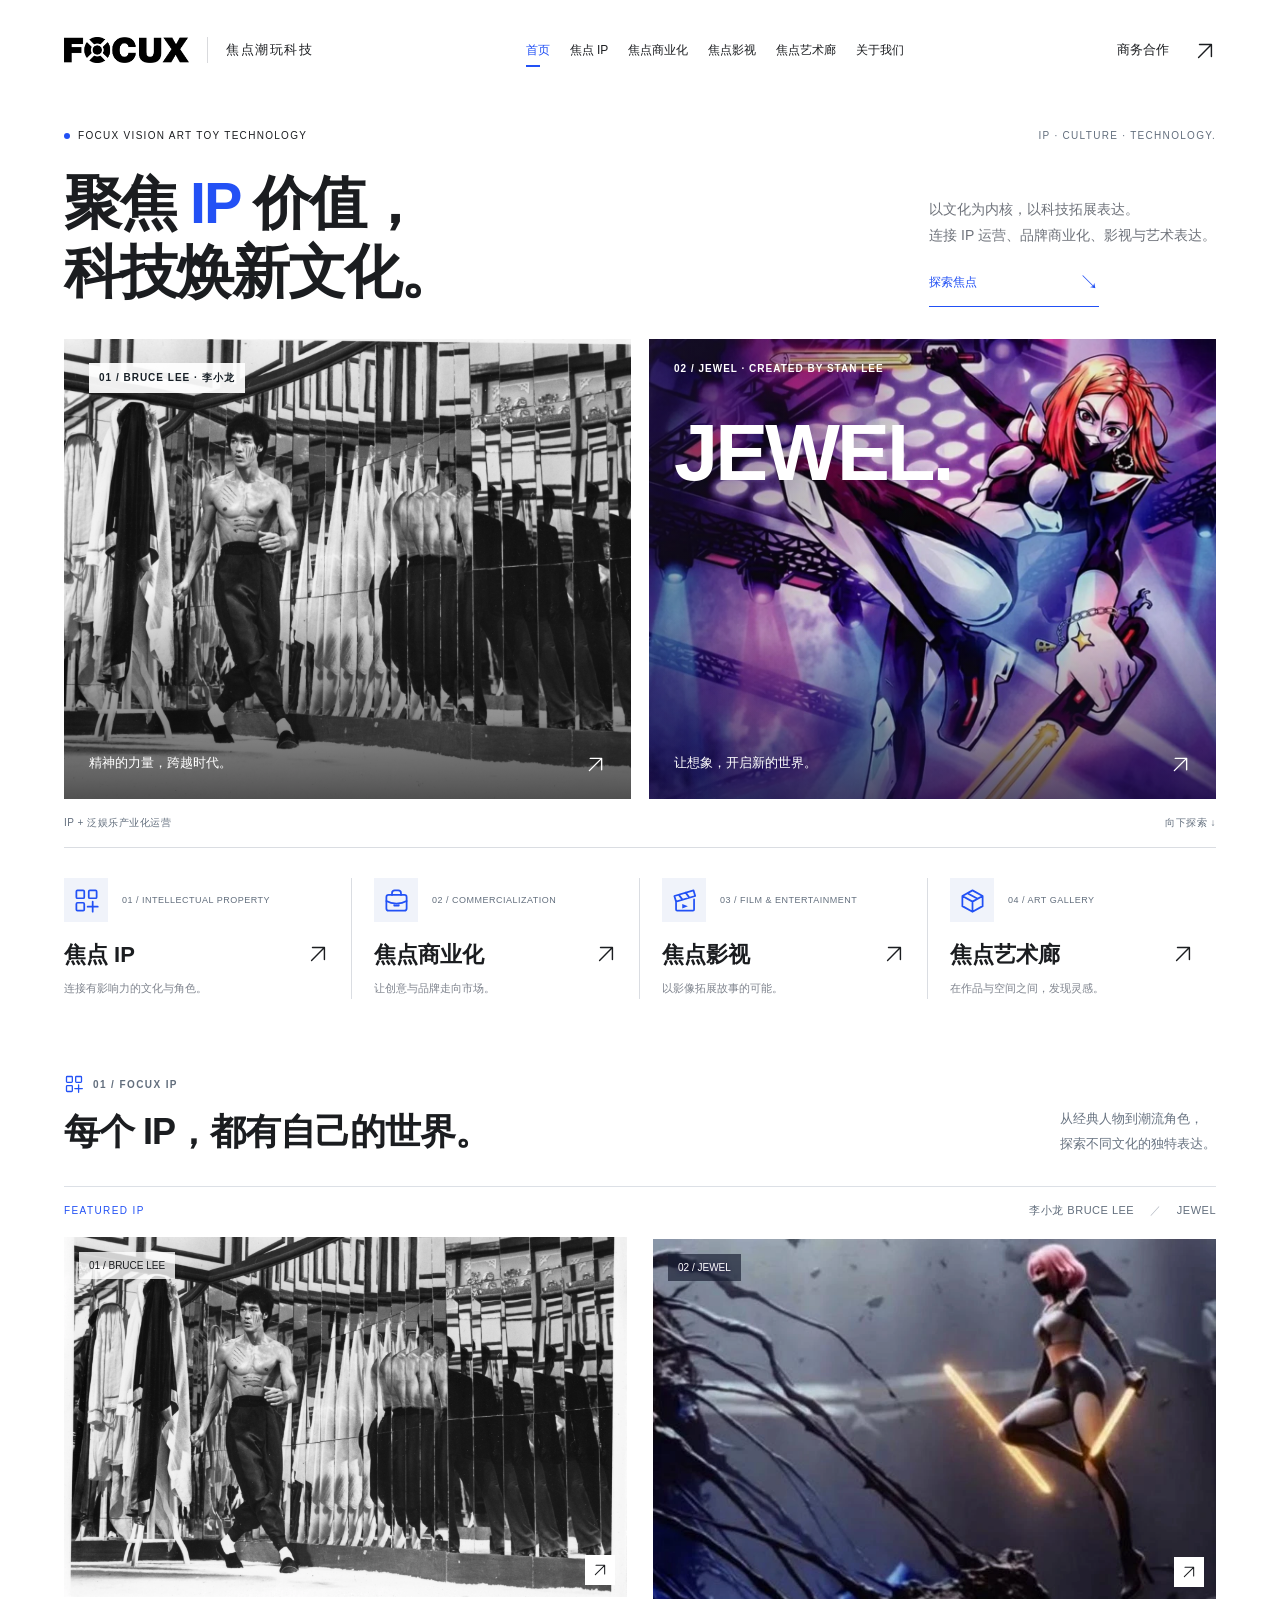
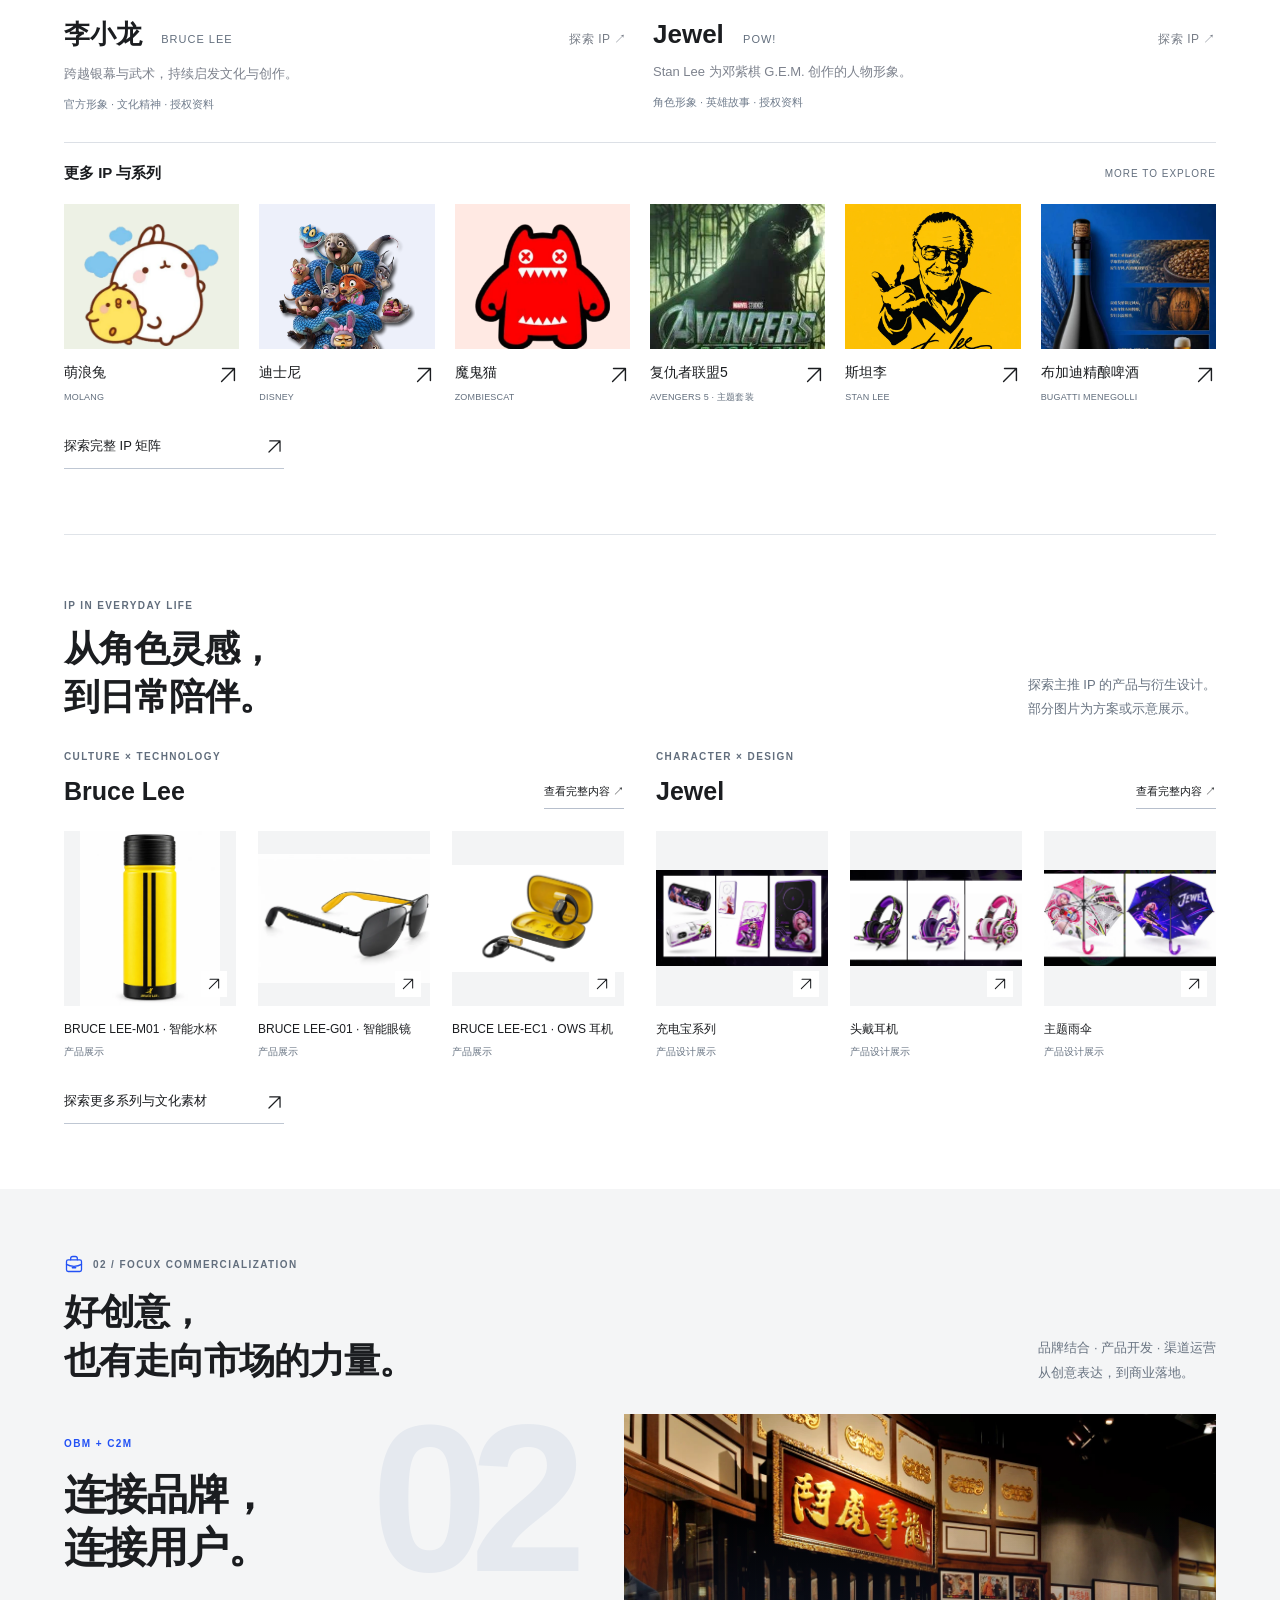
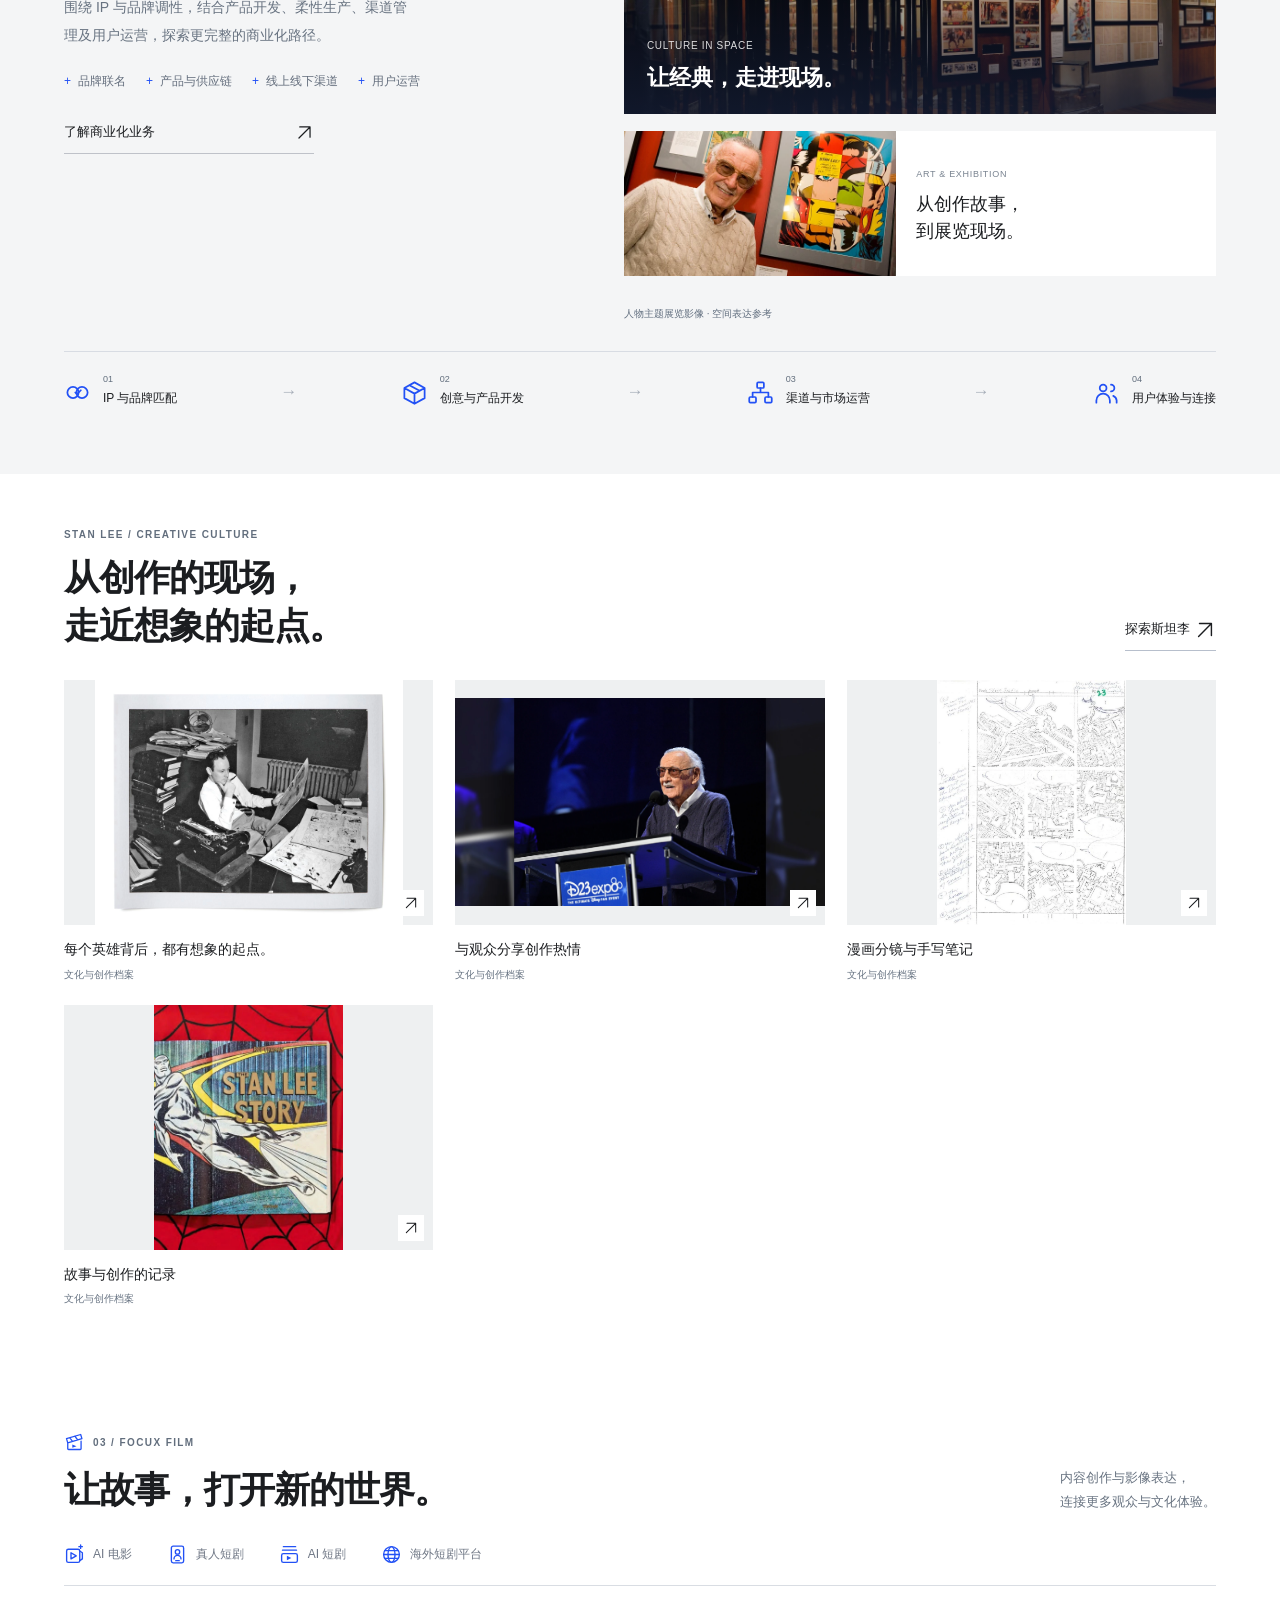
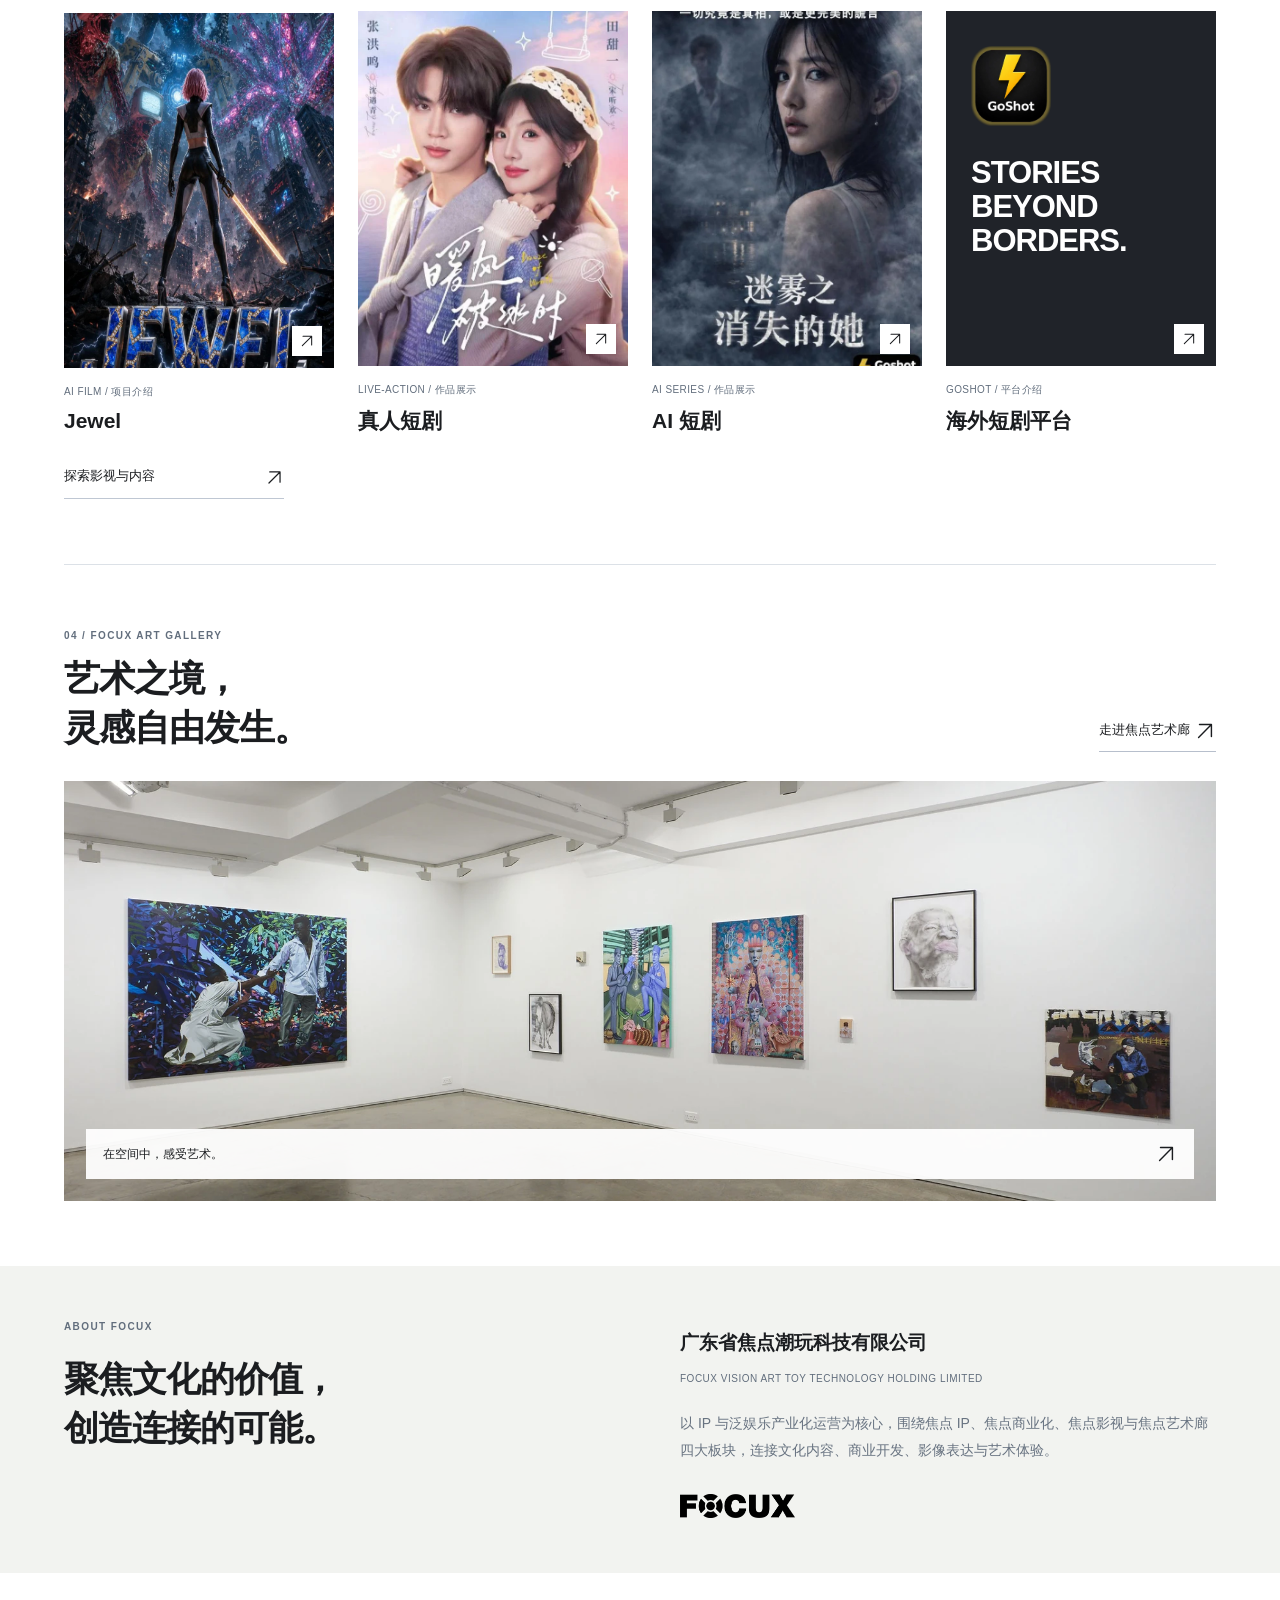
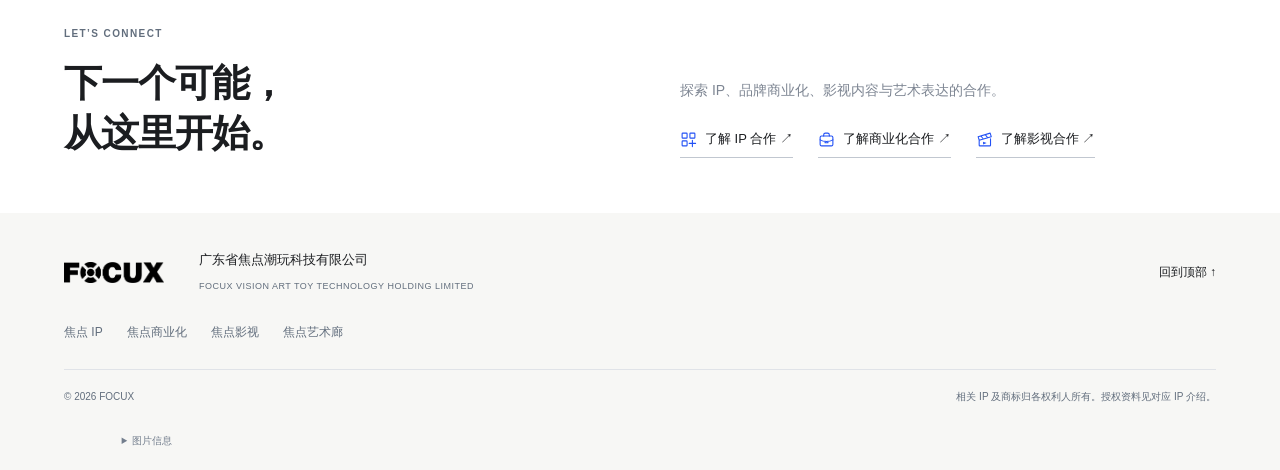
==== commit 11a76a4e: "Add files via upload" ====
--- a/index.html
+++ b/index.html
@@ -1 +1 @@
-<!doctype html><html lang="zh-CN"><head><meta charset="UTF-8"><meta name="viewport" content="width=device-width,initial-scale=1"><meta name="description" content="广东省焦点潮玩科技有限公司，聚焦IP价值，科技焕新文化。探索Bruce Lee与Jewel等IP，以及商业化与影视业务。"><meta name="theme-color" content="#ffffff"><title>FOCUX 焦点潮玩科技｜IP · 商业化 · 影视</title><link rel="stylesheet" href="assets/home.css?v=20261103-5"><script defer src="assets/galleries.js?v=20261103-5"></script><script defer src="assets/home.js?v=20261103-5"></script></head><body><svg xmlns="http://www.w3.org/2000/svg" class="icon-definitions" width="0" height="0" aria-hidden="true" focusable="false"><defs><symbol id="focux-ip" viewBox="0 0 24 24"><rect x="3" y="3" width="7" height="7" rx="1"/><rect x="14" y="3" width="7" height="7" rx="1"/><rect x="3" y="14" width="7" height="7" rx="1"/><path d="M17.5 13v9m-4.5-4.5h9"/></symbol><symbol id="focux-commerce" viewBox="0 0 24 24"><path d="M8 7V5.5A2.5 2.5 0 0 1 10.5 3h3A2.5 2.5 0 0 1 16 5.5V7"/><rect x="3" y="7" width="18" height="14" rx="2"/><path d="M3 12.5c5 3 13 3 18 0M10 14.5v2h4v-2"/></symbol><symbol id="focux-film" viewBox="0 0 24 24"><path d="m3 8 17-5 1.5 5L4.5 13zM7 7l3 4m3-6 3 4M4.5 13v7a1 1 0 0 0 1 1h14a1 1 0 0 0 1-1V11"/><path d="m10 15 5 2-5 2z" fill="currentColor" stroke="none"/></symbol><symbol id="focux-match" viewBox="0 0 24 24"><circle cx="8" cy="12" r="5"/><circle cx="16" cy="12" r="5"/><path d="m10 12 1.5 1.5L15 10"/></symbol><symbol id="focux-design" viewBox="0 0 24 24"><path d="m12 3 9 5-9 5-9-5zM3 8v9l9 5 9-5V8M12 13v9M7.5 5.5l9 5"/></symbol><symbol id="focux-channels" viewBox="0 0 24 24"><rect x="9" y="3" width="6" height="5" rx="1"/><rect x="2" y="16" width="6" height="5" rx="1"/><rect x="16" y="16" width="6" height="5" rx="1"/><path d="M12 8v4m-7 4v-4h14v4"/></symbol><symbol id="focux-users" viewBox="0 0 24 24"><circle cx="9" cy="8" r="3"/><path d="M3 21v-2a6 6 0 0 1 12 0v2M16 5a3 3 0 0 1 0 6m2 4a5 5 0 0 1 3 4v2"/></symbol><symbol id="focux-ai-film" viewBox="0 0 24 24"><rect x="3" y="6" width="15" height="15" rx="2"/><path d="m8 10 6 3.5L8 17zM18 8l3 2v7l-3 2M19 1v4m-2-2h4"/></symbol><symbol id="focux-live" viewBox="0 0 24 24"><rect x="5" y="2.5" width="14" height="19" rx="2"/><circle cx="12" cy="9" r="2.5"/><path d="M8 17a4 4 0 0 1 8 0M10 19h4"/></symbol><symbol id="focux-ai-series" viewBox="0 0 24 24"><path d="M5 3h14M4 7h16"/><rect x="3" y="11" width="18" height="10" rx="2"/><path d="m9 13.5 5 2.5-5 2.5z" fill="currentColor" stroke="none"/></symbol><symbol id="focux-globe" viewBox="0 0 24 24"><circle cx="12" cy="12" r="9"/><ellipse cx="12" cy="12" rx="4" ry="9"/><path d="M3 12h18M4.5 7.5h15m-15 9h15"/></symbol><symbol id="focux-authorization" viewBox="0 0 24 24"><path d="m12 2 8 3v6c0 5-4 8.5-8 11-4-2.5-8-6-8-11V5z"/><path d="m8 11.5 2.5 2.5 5.5-6"/></symbol><symbol id="focux-arrow-up-right" viewBox="0 0 24 24"><path d="M5 19 19 5M6 5h13v13"/></symbol><symbol id="focux-arrow-right" viewBox="0 0 24 24"><path d="M3 12h18m-7-7 7 7-7 7"/></symbol><symbol id="focux-arrow-down" viewBox="0 0 24 24"><path d="M12 3v18m-7-7 7 7 7-7"/></symbol><symbol id="focux-menu" viewBox="0 0 24 24"><path d="M4 6h16M4 12h16M4 18h16"/></symbol><symbol id="focux-close" viewBox="0 0 24 24"><path d="m6 6 12 12M6 18 18 6"/></symbol><symbol id="focux-zoom" viewBox="0 0 24 24"><circle cx="10" cy="10" r="6.5"/><path d="m15 15 6 6M7 10h6m-3-3v6"/></symbol></defs></svg><a class="skip-link" href="#top">跳至正文</a><header><a href="index.html" class="identity" aria-label="焦点潮玩科技首页"><img src="assets/home/focux-logo.png" alt="FOCUX" width="1812" height="379" decoding="async"><span>焦点潮玩科技</span></a><button class="menu-toggle" aria-expanded="false" aria-controls="main-nav">菜单 <svg class="ui-icon" aria-hidden="true" focusable="false" viewBox="0 0 24 24"><use href="#focux-menu"></use></svg></button><nav id="main-nav"><a href="index.html" class="current" aria-current="page">首页</a><a href="ip.html">焦点 IP</a><a href="business.html">焦点商业化</a><a href="film.html">焦点影视</a><a href="index.html#about">关于我们</a></nav><a class="contact-link" href="index.html#cooperate">商务合作 <span><svg class="ui-icon" aria-hidden="true" focusable="false" viewBox="0 0 24 24"><use href="#focux-arrow-up-right"></use></svg></span></a></header><main id="top"><section class="hero container"><div class="hero-topline"><span><i></i> FOCUX VISION ART TOY TECHNOLOGY</span><span>IP · CULTURE · TECHNOLOGY.</span></div><div class="hero-title"><h1>聚焦 <span class="slogan-ip">IP</span> 价值，<br><span class="slogan-culture">科技焕新文化。</span></h1><div class="hero-description"><p>以文化为内核，以科技拓展表达。<br>连接 IP 运营、品牌商业化与影视内容。</p><a class="line-link" href="#ip">探索焦点 <span>↘</span></a></div></div><div class="hero-stage hero-stage-featured"><a class="hero-bruce" href="#ip-bruce" aria-label="探索主推IP李小龙"><span class="stage-label">01 / BRUCE LEE · 李小龙</span><strong>BRUCE<br>LEE.</strong><img src="assets/home/bruce-portrait.webp" alt="李小龙官方人物形象" fetchpriority="high" width="1500" height="1237" decoding="async"><span class="stage-caption">精神的力量，跨越时代。 <b><svg class="ui-icon" aria-hidden="true" focusable="false" viewBox="0 0 24 24"><use href="#focux-arrow-up-right"></use></svg></b></span></a><a class="hero-jewel" href="#ip-jewel" aria-label="探索主推IP Jewel"><img src="assets/jewel.webp" alt="Jewel角色主视觉" width="1199" height="1200" decoding="async"><span class="stage-label">02 / JEWEL · CREATED BY STAN LEE</span><strong>JEWEL.</strong><span class="stage-caption">让想象，开启新的世界。 <b><svg class="ui-icon" aria-hidden="true" focusable="false" viewBox="0 0 24 24"><use href="#focux-arrow-up-right"></use></svg></b></span></a></div><div class="hero-bottom"><span>IP + 泛娱乐产业化运营</span><span>向下探索 ↓</span></div></section><section class="pillars container" aria-label="三大业务专栏"><a href="ip.html"><div class="pillar-top"><span class="pillar-symbol"><svg class="ui-icon" aria-hidden="true" focusable="false" viewBox="0 0 24 24"><use href="#focux-ip"></use></svg></span><small>01 / INTELLECTUAL PROPERTY</small></div><h2>焦点 IP <b><svg class="ui-icon" aria-hidden="true" focusable="false" viewBox="0 0 24 24"><use href="#focux-arrow-up-right"></use></svg></b></h2><p>连接有影响力的文化与角色。</p></a><a href="business.html"><div class="pillar-top"><span class="pillar-symbol"><svg class="ui-icon" aria-hidden="true" focusable="false" viewBox="0 0 24 24"><use href="#focux-commerce"></use></svg></span><small>02 / COMMERCIALIZATION</small></div><h2>焦点商业化 <b><svg class="ui-icon" aria-hidden="true" focusable="false" viewBox="0 0 24 24"><use href="#focux-arrow-up-right"></use></svg></b></h2><p>让创意与品牌走向市场。</p></a><a href="film.html"><div class="pillar-top"><span class="pillar-symbol"><svg class="ui-icon" aria-hidden="true" focusable="false" viewBox="0 0 24 24"><use href="#focux-film"></use></svg></span><small>03 / FILM & ENTERTAINMENT</small></div><h2>焦点影视 <b><svg class="ui-icon" aria-hidden="true" focusable="false" viewBox="0 0 24 24"><use href="#focux-arrow-up-right"></use></svg></b></h2><p>以影像拓展故事的可能。</p></a></section><section class="ip-section container section" id="ip"><div class="section-head"><div><p class="eyebrow icon-eyebrow"><svg class="ui-icon" aria-hidden="true" focusable="false" viewBox="0 0 24 24"><use href="#focux-ip"></use></svg>01 / FOCUX IP</p><h2>每个 IP，<br class="mobile-break">都有自己的世界。</h2></div><p class="section-intro">从经典人物到潮流角色，<br>探索不同文化的独特表达。</p></div><div class="featured-ip-heading"><span>FEATURED IP</span><p>李小龙 BRUCE LEE <i>／</i> JEWEL</p></div><div class="ip-grid featured-ip-grid"><button class="ip-card ip-bruce" id="ip-bruce" data-ip="bruce"><div class="ip-image"><img src="assets/home/bruce-mirror-scene.webp" alt="李小龙官方镜室影像" loading="lazy" width="1281" height="1600" decoding="async"><span>01 / BRUCE LEE</span><b><svg class="ui-icon" aria-hidden="true" focusable="false" viewBox="0 0 24 24"><use href="#focux-arrow-up-right"></use></svg></b></div><div class="ip-caption"><h3>李小龙 <em>BRUCE LEE</em></h3><span>探索 IP ↗</span></div><p>跨越银幕与武术，持续启发文化与创作。</p><small>官方形象 · 文化精神 · 授权资料</small></button><button class="ip-card ip-jewel" id="ip-jewel" data-ip="jewel"><div class="ip-image"><img src="assets/home/jewel-world.webp" alt="Jewel角色世界场景" loading="lazy" width="807" height="807" decoding="async"><span>02 / JEWEL</span><b><svg class="ui-icon" aria-hidden="true" focusable="false" viewBox="0 0 24 24"><use href="#focux-arrow-up-right"></use></svg></b></div><div class="ip-caption"><h3>Jewel <em>POW!</em></h3><span>探索 IP ↗</span></div><p>以鲜明角色形象，连接想象与故事表达。</p><small>角色形象 · 英雄故事 · 授权资料</small></button></div><div class="secondary-ip-heading"><p>更多 IP 与系列</p><span>MORE TO EXPLORE</span></div><div class="secondary-ip-grid"><button data-ip="molang"><div class="secondary-visual secondary-molang"><img src="assets/molang.webp" alt="萌浪兔" loading="lazy" width="651" height="586" decoding="async"></div><h3>萌浪兔 <b><svg class="ui-icon" aria-hidden="true" focusable="false" viewBox="0 0 24 24"><use href="#focux-arrow-up-right"></use></svg></b></h3><small>MOLANG</small></button><button data-ip="disney"><div class="secondary-visual secondary-disney"><img src="assets/disney.webp" alt="迪士尼" loading="lazy" width="1065" height="1200" decoding="async"></div><h3>迪士尼 <b><svg class="ui-icon" aria-hidden="true" focusable="false" viewBox="0 0 24 24"><use href="#focux-arrow-up-right"></use></svg></b></h3><small>DISNEY</small></button><button data-ip="cat"><div class="secondary-visual secondary-cat"><img src="assets/cat.webp" alt="魔鬼猫" loading="lazy" width="426" height="396" decoding="async"></div><h3>魔鬼猫 <b><svg class="ui-icon" aria-hidden="true" focusable="false" viewBox="0 0 24 24"><use href="#focux-arrow-up-right"></use></svg></b></h3><small>ZOMBIESCAT</small></button><button data-ip="avengers"><div class="secondary-visual secondary-avengers"><img src="assets/home/avengers.jpg" alt="复仇者联盟5" loading="lazy" width="250" height="377" decoding="async"></div><h3>复仇者联盟5 <b><svg class="ui-icon" aria-hidden="true" focusable="false" viewBox="0 0 24 24"><use href="#focux-arrow-up-right"></use></svg></b></h3><small>AVENGERS 5 · 主题套装</small></button><button data-ip="stan"><div class="secondary-visual secondary-stan"><img src="assets/stan.webp" alt="斯坦李" loading="lazy" width="1200" height="1200" decoding="async"></div><h3>斯坦李 <b><svg class="ui-icon" aria-hidden="true" focusable="false" viewBox="0 0 24 24"><use href="#focux-arrow-up-right"></use></svg></b></h3><small>STAN LEE</small></button><button data-ip="bugatti"><div class="secondary-visual secondary-bugatti"><img src="assets/home/s30-image90.webp" alt="布加迪精酿啤酒品牌系列" loading="lazy" width="975" height="1300" decoding="async"></div><h3>布加迪精酿啤酒 <b><svg class="ui-icon" aria-hidden="true" focusable="false" viewBox="0 0 24 24"><use href="#focux-arrow-up-right"></use></svg></b></h3><small>BUGATTI MENEGOLLI</small></button></div><a class="column-link" href="ip.html">探索完整 IP 矩阵 <span><svg class="ui-icon" aria-hidden="true" focusable="false" viewBox="0 0 24 24"><use href="#focux-arrow-up-right"></use></svg></span></a></section><section class="series-section container section" id="series"><div class="section-head"><div><p class="eyebrow">IP IN EVERYDAY LIFE</p><h2>从角色灵感，<br>到日常陪伴。</h2></div><p class="section-intro">探索主推 IP 的产品与衍生设计。<br>部分图片为方案或示意展示。</p></div><div class="brand-preview-grid"><article class="brand-gallery" id="series-bruce"><div class="brand-gallery-heading"><div><p class="eyebrow">CULTURE × TECHNOLOGY</p><h3>Bruce Lee</h3></div><button class="plain-link" data-ip="bruce">查看完整内容 ↗</button></div><div class="gallery-grid"><button class="gallery-tile" data-gallery-open="bruce-s3-image10" aria-label="放大查看BRUCE LEE-M01 · 智能水杯"><span class="gallery-picture"><img src="assets/gallery/bruce-s3-image10.webp" alt="BRUCE LEE-M01 · 智能水杯" loading="lazy" decoding="async"><b><svg class="ui-icon" aria-hidden="true" focusable="false" viewBox="0 0 24 24"><use href="#focux-arrow-up-right"></use></svg></b></span><span class="gallery-title">BRUCE LEE-M01 · 智能水杯</span><small>产品展示</small></button><button class="gallery-tile" data-gallery-open="bruce-s7-image27" aria-label="放大查看BRUCE LEE-G01 · 智能眼镜"><span class="gallery-picture"><img src="assets/gallery/bruce-s7-image27.webp" alt="BRUCE LEE-G01 · 智能眼镜" loading="lazy" decoding="async"><b><svg class="ui-icon" aria-hidden="true" focusable="false" viewBox="0 0 24 24"><use href="#focux-arrow-up-right"></use></svg></b></span><span class="gallery-title">BRUCE LEE-G01 · 智能眼镜</span><small>产品展示</small></button><button class="gallery-tile" data-gallery-open="bruce-s14-image52" aria-label="放大查看BRUCE LEE-EC1 · OWS 耳机"><span class="gallery-picture"><img src="assets/gallery/bruce-s14-image52.webp" alt="BRUCE LEE-EC1 · OWS 耳机" loading="lazy" decoding="async"><b><svg class="ui-icon" aria-hidden="true" focusable="false" viewBox="0 0 24 24"><use href="#focux-arrow-up-right"></use></svg></b></span><span class="gallery-title">BRUCE LEE-EC1 · OWS 耳机</span><small>产品展示</small></button></div></article><article class="brand-gallery" id="series-jewel"><div class="brand-gallery-heading"><div><p class="eyebrow">CHARACTER × DESIGN</p><h3>Jewel</h3></div><button class="plain-link" data-ip="jewel">查看完整内容 ↗</button></div><div class="gallery-grid"><button class="gallery-tile" data-gallery-open="jewel-13" aria-label="放大查看充电宝系列"><span class="gallery-picture"><img src="assets/gallery/jewel-13.webp" alt="充电宝系列" loading="lazy" decoding="async"><b><svg class="ui-icon" aria-hidden="true" focusable="false" viewBox="0 0 24 24"><use href="#focux-arrow-up-right"></use></svg></b></span><span class="gallery-title">充电宝系列</span><small>产品设计展示</small></button><button class="gallery-tile" data-gallery-open="jewel-18" aria-label="放大查看头戴耳机"><span class="gallery-picture"><img src="assets/gallery/jewel-18.webp" alt="头戴耳机" loading="lazy" decoding="async"><b><svg class="ui-icon" aria-hidden="true" focusable="false" viewBox="0 0 24 24"><use href="#focux-arrow-up-right"></use></svg></b></span><span class="gallery-title">头戴耳机</span><small>产品设计展示</small></button><button class="gallery-tile" data-gallery-open="jewel-31" aria-label="放大查看主题雨伞"><span class="gallery-picture"><img src="assets/gallery/jewel-31.webp" alt="主题雨伞" loading="lazy" decoding="async"><b><svg class="ui-icon" aria-hidden="true" focusable="false" viewBox="0 0 24 24"><use href="#focux-arrow-up-right"></use></svg></b></span><span class="gallery-title">主题雨伞</span><small>产品设计展示</small></button></div></article></div><a class="column-link" href="ip.html#series">探索更多系列与文化素材 <span><svg class="ui-icon" aria-hidden="true" focusable="false" viewBox="0 0 24 24"><use href="#focux-arrow-up-right"></use></svg></span></a></section><section class="business-section section" id="business"><div class="container"><div class="section-head"><div><p class="eyebrow icon-eyebrow"><svg class="ui-icon" aria-hidden="true" focusable="false" viewBox="0 0 24 24"><use href="#focux-commerce"></use></svg>02 / FOCUX COMMERCIALIZATION</p><h2>好创意，<br>也有走向市场的力量。</h2></div><p class="section-intro">品牌结合 · 产品开发 · 渠道运营<br>从创意表达，到商业落地。</p></div><div class="business-editorial"><div class="business-copy"><span class="big-number">02</span><p class="eyebrow">OBM + C2M</p><h3>连接品牌，<br>连接用户。</h3><p>围绕 IP 与品牌调性，结合产品开发、柔性生产、渠道管理及用户运营，探索更完整的商业化路径。</p><div class="business-tags"><span>品牌联名</span><span>产品与供应链</span><span>线上线下渠道</span><span>用户运营</span></div><a href="business.html" class="line-link">了解商业化业务 <span><svg class="ui-icon" aria-hidden="true" focusable="false" viewBox="0 0 24 24"><use href="#focux-arrow-up-right"></use></svg></span></a></div><div class="market-scenes" aria-label="IP商业化线下场景"><figure class="market-main"><img src="assets/home/s14-image47.webp" alt="公司PPT中的迪士尼主题零售场景" loading="lazy" width="1600" height="900" decoding="async"><figcaption><span>IP × RETAIL EXPERIENCE</span><h3>从角色视觉，到线下体验。</h3></figcaption></figure><figure class="market-secondary"><img src="assets/home/cat-exhibition.webp" alt="魔鬼猫主题展位现场" loading="lazy" width="474" height="275" decoding="async"><figcaption><span>BRAND IN REAL LIFE</span><h3>从视觉认知，<br>到现场体验。</h3></figcaption></figure></div></div><div class="process"><span class="process-step"><svg class="ui-icon" aria-hidden="true" focusable="false" viewBox="0 0 24 24"><use href="#focux-match"></use></svg><span><i>01</i><strong>IP 与品牌匹配</strong></span></span><b>→</b><span class="process-step"><svg class="ui-icon" aria-hidden="true" focusable="false" viewBox="0 0 24 24"><use href="#focux-design"></use></svg><span><i>02</i><strong>创意与产品开发</strong></span></span><b>→</b><span class="process-step"><svg class="ui-icon" aria-hidden="true" focusable="false" viewBox="0 0 24 24"><use href="#focux-channels"></use></svg><span><i>03</i><strong>渠道与市场运营</strong></span></span><b>→</b><span class="process-step"><svg class="ui-icon" aria-hidden="true" focusable="false" viewBox="0 0 24 24"><use href="#focux-users"></use></svg><span><i>04</i><strong>用户体验与连接</strong></span></span></div></div></section><section class="stan-preview container"><div class="section-head"><div><p class="eyebrow">STAN LEE / CREATIVE CULTURE</p><h2>创作的精神，<br>在不同形式中延续。</h2></div><button class="plain-link" data-ip="stan">探索斯坦李 ↗</button></div><div class="gallery-grid"><button class="gallery-tile" data-gallery-open="stan-s27-image35" aria-label="放大查看人物影像"><span class="gallery-picture"><img src="assets/gallery/stan-s27-image35.webp" alt="人物影像" loading="lazy" decoding="async"><b><svg class="ui-icon" aria-hidden="true" focusable="false" viewBox="0 0 24 24"><use href="#focux-arrow-up-right"></use></svg></b></span><span class="gallery-title">人物影像</span><small>人物资料</small></button><button class="gallery-tile" data-gallery-open="stan-s5-image7" aria-label="放大查看漫画创作手稿"><span class="gallery-picture"><img src="assets/gallery/stan-s5-image7.webp" alt="漫画创作手稿" loading="lazy" decoding="async"><b><svg class="ui-icon" aria-hidden="true" focusable="false" viewBox="0 0 24 24"><use href="#focux-arrow-up-right"></use></svg></b></span><span class="gallery-title">漫画创作手稿</span><small>创作资料</small></button><button class="gallery-tile" data-gallery-open="stan-s45-image106" aria-label="放大查看人物视觉创作"><span class="gallery-picture"><img src="assets/gallery/stan-s45-image106.webp" alt="人物视觉创作" loading="lazy" decoding="async"><b><svg class="ui-icon" aria-hidden="true" focusable="false" viewBox="0 0 24 24"><use href="#focux-arrow-up-right"></use></svg></b></span><span class="gallery-title">人物视觉创作</span><small>视觉设计示例</small></button></div></section><section class="film-section container section" id="film"><div class="section-head"><div><p class="eyebrow icon-eyebrow"><svg class="ui-icon" aria-hidden="true" focusable="false" viewBox="0 0 24 24"><use href="#focux-film"></use></svg>03 / FOCUX FILM</p><h2>让故事，<br class="mobile-break">打开新的世界。</h2></div><p class="section-intro">内容创作与影像表达，<br>连接更多观众与文化体验。</p></div><div class="film-types"><span><svg class="ui-icon" aria-hidden="true" focusable="false" viewBox="0 0 24 24"><use href="#focux-ai-film"></use></svg>AI 电影</span><span><svg class="ui-icon" aria-hidden="true" focusable="false" viewBox="0 0 24 24"><use href="#focux-live"></use></svg>真人短剧</span><span><svg class="ui-icon" aria-hidden="true" focusable="false" viewBox="0 0 24 24"><use href="#focux-ai-series"></use></svg>AI 短剧</span><span><svg class="ui-icon" aria-hidden="true" focusable="false" viewBox="0 0 24 24"><use href="#focux-globe"></use></svg>海外短剧平台</span></div><div class="poster-grid"><button class="poster" data-film="jewel"><div><img src="assets/home/s33-image118.webp" alt="公司PPT中的Jewel电影项目海报" loading="lazy" width="735" height="1300" decoding="async"><b><svg class="ui-icon" aria-hidden="true" focusable="false" viewBox="0 0 24 24"><use href="#focux-arrow-up-right"></use></svg></b></div><small>AI FILM / 项目介绍</small><h3>Jewel</h3></button><button class="poster" data-film="live"><div><img src="assets/home/s39-image143.webp" alt="公司PPT中的真人短剧展示" loading="lazy" width="595" height="794" decoding="async"><b><svg class="ui-icon" aria-hidden="true" focusable="false" viewBox="0 0 24 24"><use href="#focux-arrow-up-right"></use></svg></b></div><small>LIVE-ACTION / 作品展示</small><h3>真人短剧</h3></button><button class="poster" data-film="ai"><div><img src="assets/home/s40-image151.webp" alt="公司PPT中的AI短剧展示" loading="lazy" width="600" height="845" decoding="async"><b><svg class="ui-icon" aria-hidden="true" focusable="false" viewBox="0 0 24 24"><use href="#focux-arrow-up-right"></use></svg></b></div><small>AI SERIES / 作品展示</small><h3>AI 短剧</h3></button><button class="poster platform" data-film="goshot"><div><img src="assets/home/s41-image158.webp" alt="GoShot平台标识" loading="lazy" width="846" height="838" decoding="async"><span>STORIES<br>BEYOND<br>BORDERS.</span><b><svg class="ui-icon" aria-hidden="true" focusable="false" viewBox="0 0 24 24"><use href="#focux-arrow-up-right"></use></svg></b></div><small>GOSHOT / 平台介绍</small><h3>海外短剧平台</h3></button></div><a class="column-link" href="film.html">探索影视与内容 <span><svg class="ui-icon" aria-hidden="true" focusable="false" viewBox="0 0 24 24"><use href="#focux-arrow-up-right"></use></svg></span></a></section><section class="about-section" id="about"><div class="container about-grid"><div><p class="eyebrow">ABOUT FOCUX</p><h2>聚焦文化的价值，<br>创造连接的可能。</h2></div><div class="about-copy"><h3>广东省焦点潮玩科技有限公司</h3><p class="english-name">FOCUX VISION ART TOY TECHNOLOGY HOLDING LIMITED</p><p>以 IP 与泛娱乐产业化运营为核心，围绕焦点 IP、焦点商业化、焦点影视三大板块，连接文化内容、商业开发与影像表达。</p><img src="assets/home/focux-logo.png" alt="FOCUX" loading="lazy" width="1812" height="379" decoding="async"></div></div></section><section class="cooperate-section container" id="cooperate"><div><p class="eyebrow">LET’S CONNECT</p><h2>下一个可能，<br>从这里开始。</h2></div><div><p>探索 IP 合作、品牌商业化与影视内容合作。</p><div class="cooperate-links"><a href="ip.html"><svg class="ui-icon" aria-hidden="true" focusable="false" viewBox="0 0 24 24"><use href="#focux-ip"></use></svg>了解 IP 合作 ↗</a><a href="business.html"><svg class="ui-icon" aria-hidden="true" focusable="false" viewBox="0 0 24 24"><use href="#focux-commerce"></use></svg>了解商业化合作 ↗</a><a href="film.html"><svg class="ui-icon" aria-hidden="true" focusable="false" viewBox="0 0 24 24"><use href="#focux-film"></use></svg>了解影视合作 ↗</a></div></div></section></main><footer><div class="footer-top"><a href="index.html"><img src="assets/home/focux-logo.png" alt="FOCUX" width="1812" height="379" decoding="async"></a><p>广东省焦点潮玩科技有限公司<br><span>FOCUX VISION ART TOY TECHNOLOGY HOLDING LIMITED</span></p><a class="back-top" href="#top">回到顶部 ↑</a></div><div class="footer-nav"><a href="ip.html">焦点 IP</a><a href="business.html">焦点商业化</a><a href="film.html">焦点影视</a></div><div class="footer-bottom"><span>© 2026 FOCUX</span><span>相关 IP 及商标归各权利人所有。授权资料见对应 IP 介绍。</span></div></footer><dialog id="detail-dialog" aria-label="IP与影视项目详情"><button class="dialog-close" aria-label="关闭详情"><svg class="ui-icon" aria-hidden="true" focusable="false" viewBox="0 0 24 24"><use href="#focux-close"></use></svg></button><div id="detail-content"></div></dialog></body></html>+<!doctype html><html lang="zh-CN"><head><meta charset="UTF-8"><meta name="viewport" content="width=device-width,initial-scale=1"><meta name="description" content="广东省焦点潮玩科技有限公司，聚焦IP价值，科技焕新文化。探索Bruce Lee与Jewel等IP，以及商业化与影视业务。"><meta name="theme-color" content="#ffffff"><title>FOCUX 焦点潮玩科技｜IP · 商业化 · 影视 · 艺术廊</title><link rel="stylesheet" href="assets/home.css?v=20261106-9"><script defer src="assets/galleries.js?v=20261106-9"></script><script defer src="assets/home.js?v=20261106-9"></script></head><body><svg xmlns="http://www.w3.org/2000/svg" class="icon-definitions" width="0" height="0" aria-hidden="true" focusable="false"><defs><symbol id="focux-ip" viewBox="0 0 24 24"><rect x="3" y="3" width="7" height="7" rx="1"/><rect x="14" y="3" width="7" height="7" rx="1"/><rect x="3" y="14" width="7" height="7" rx="1"/><path d="M17.5 13v9m-4.5-4.5h9"/></symbol><symbol id="focux-commerce" viewBox="0 0 24 24"><path d="M8 7V5.5A2.5 2.5 0 0 1 10.5 3h3A2.5 2.5 0 0 1 16 5.5V7"/><rect x="3" y="7" width="18" height="14" rx="2"/><path d="M3 12.5c5 3 13 3 18 0M10 14.5v2h4v-2"/></symbol><symbol id="focux-film" viewBox="0 0 24 24"><path d="m3 8 17-5 1.5 5L4.5 13zM7 7l3 4m3-6 3 4M4.5 13v7a1 1 0 0 0 1 1h14a1 1 0 0 0 1-1V11"/><path d="m10 15 5 2-5 2z" fill="currentColor" stroke="none"/></symbol><symbol id="focux-match" viewBox="0 0 24 24"><circle cx="8" cy="12" r="5"/><circle cx="16" cy="12" r="5"/><path d="m10 12 1.5 1.5L15 10"/></symbol><symbol id="focux-design" viewBox="0 0 24 24"><path d="m12 3 9 5-9 5-9-5zM3 8v9l9 5 9-5V8M12 13v9M7.5 5.5l9 5"/></symbol><symbol id="focux-channels" viewBox="0 0 24 24"><rect x="9" y="3" width="6" height="5" rx="1"/><rect x="2" y="16" width="6" height="5" rx="1"/><rect x="16" y="16" width="6" height="5" rx="1"/><path d="M12 8v4m-7 4v-4h14v4"/></symbol><symbol id="focux-users" viewBox="0 0 24 24"><circle cx="9" cy="8" r="3"/><path d="M3 21v-2a6 6 0 0 1 12 0v2M16 5a3 3 0 0 1 0 6m2 4a5 5 0 0 1 3 4v2"/></symbol><symbol id="focux-ai-film" viewBox="0 0 24 24"><rect x="3" y="6" width="15" height="15" rx="2"/><path d="m8 10 6 3.5L8 17zM18 8l3 2v7l-3 2M19 1v4m-2-2h4"/></symbol><symbol id="focux-live" viewBox="0 0 24 24"><rect x="5" y="2.5" width="14" height="19" rx="2"/><circle cx="12" cy="9" r="2.5"/><path d="M8 17a4 4 0 0 1 8 0M10 19h4"/></symbol><symbol id="focux-ai-series" viewBox="0 0 24 24"><path d="M5 3h14M4 7h16"/><rect x="3" y="11" width="18" height="10" rx="2"/><path d="m9 13.5 5 2.5-5 2.5z" fill="currentColor" stroke="none"/></symbol><symbol id="focux-globe" viewBox="0 0 24 24"><circle cx="12" cy="12" r="9"/><ellipse cx="12" cy="12" rx="4" ry="9"/><path d="M3 12h18M4.5 7.5h15m-15 9h15"/></symbol><symbol id="focux-authorization" viewBox="0 0 24 24"><path d="m12 2 8 3v6c0 5-4 8.5-8 11-4-2.5-8-6-8-11V5z"/><path d="m8 11.5 2.5 2.5 5.5-6"/></symbol><symbol id="focux-arrow-up-right" viewBox="0 0 24 24"><path d="M5 19 19 5M6 5h13v13"/></symbol><symbol id="focux-arrow-right" viewBox="0 0 24 24"><path d="M3 12h18m-7-7 7 7-7 7"/></symbol><symbol id="focux-arrow-down" viewBox="0 0 24 24"><path d="M12 3v18m-7-7 7 7 7-7"/></symbol><symbol id="focux-menu" viewBox="0 0 24 24"><path d="M4 6h16M4 12h16M4 18h16"/></symbol><symbol id="focux-close" viewBox="0 0 24 24"><path d="m6 6 12 12M6 18 18 6"/></symbol><symbol id="focux-zoom" viewBox="0 0 24 24"><circle cx="10" cy="10" r="6.5"/><path d="m15 15 6 6M7 10h6m-3-3v6"/></symbol></defs></svg><a class="skip-link" href="#top">跳至正文</a><header><a href="index.html" class="identity" aria-label="焦点潮玩科技首页"><img src="assets/home/focux-logo.webp" alt="FOCUX" width="1812" height="379" decoding="async"><span>焦点潮玩科技</span></a><button class="menu-toggle" aria-expanded="false" aria-controls="main-nav">菜单 <svg class="ui-icon" aria-hidden="true" focusable="false" viewBox="0 0 24 24"><use href="#focux-menu"></use></svg></button><nav id="main-nav"><a href="index.html" class="current" aria-current="page">首页</a><a href="ip.html">焦点 IP</a><a href="business.html">焦点商业化</a><a href="film.html">焦点影视</a><a href="art.html">焦点艺术廊</a><a href="index.html#about">关于我们</a></nav><a class="contact-link" href="index.html#cooperate">商务合作 <span><svg class="ui-icon" aria-hidden="true" focusable="false" viewBox="0 0 24 24"><use href="#focux-arrow-up-right"></use></svg></span></a></header><main id="top"><section class="hero container"><div class="hero-topline"><span><i></i> FOCUX VISION ART TOY TECHNOLOGY</span><span>IP · CULTURE · TECHNOLOGY.</span></div><div class="hero-title"><h1>聚焦 <span class="slogan-ip">IP</span> 价值，<br><span class="slogan-culture">科技焕新文化。</span></h1><div class="hero-description"><p>以文化为内核，以科技拓展表达。<br>连接 IP 运营、品牌商业化、影视与艺术表达。</p><a class="line-link" href="#ip">探索焦点 <span>↘</span></a></div></div><div class="hero-stage hero-stage-featured"><a class="hero-bruce" href="#ip-bruce" aria-label="探索主推IP李小龙"><span class="stage-label">01 / BRUCE LEE · 李小龙</span><img src="assets/home/bruce-mirror-scene.webp" alt="李小龙官方人物形象" fetchpriority="high" width="1800" height="1260" decoding="async"><span class="stage-caption">精神的力量，跨越时代。 <b><svg class="ui-icon" aria-hidden="true" focusable="false" viewBox="0 0 24 24"><use href="#focux-arrow-up-right"></use></svg></b></span></a><a class="hero-jewel" href="#ip-jewel" aria-label="探索主推IP Jewel"><img src="assets/jewel.webp" alt="Jewel角色主视觉" width="1199" height="1200" decoding="async"><span class="stage-label">02 / JEWEL · CREATED BY STAN LEE</span><strong>JEWEL.</strong><span class="stage-caption">让想象，开启新的世界。 <b><svg class="ui-icon" aria-hidden="true" focusable="false" viewBox="0 0 24 24"><use href="#focux-arrow-up-right"></use></svg></b></span></a></div><div class="hero-bottom"><span>IP + 泛娱乐产业化运营</span><span>向下探索 ↓</span></div></section><section class="pillars container" aria-label="四大业务专栏"><a href="ip.html"><div class="pillar-top"><span class="pillar-symbol"><svg class="ui-icon" aria-hidden="true" focusable="false" viewBox="0 0 24 24"><use href="#focux-ip"></use></svg></span><small>01 / INTELLECTUAL PROPERTY</small></div><h2>焦点 IP <b><svg class="ui-icon" aria-hidden="true" focusable="false" viewBox="0 0 24 24"><use href="#focux-arrow-up-right"></use></svg></b></h2><p>连接有影响力的文化与角色。</p></a><a href="business.html"><div class="pillar-top"><span class="pillar-symbol"><svg class="ui-icon" aria-hidden="true" focusable="false" viewBox="0 0 24 24"><use href="#focux-commerce"></use></svg></span><small>02 / COMMERCIALIZATION</small></div><h2>焦点商业化 <b><svg class="ui-icon" aria-hidden="true" focusable="false" viewBox="0 0 24 24"><use href="#focux-arrow-up-right"></use></svg></b></h2><p>让创意与品牌走向市场。</p></a><a href="film.html"><div class="pillar-top"><span class="pillar-symbol"><svg class="ui-icon" aria-hidden="true" focusable="false" viewBox="0 0 24 24"><use href="#focux-film"></use></svg></span><small>03 / FILM & ENTERTAINMENT</small></div><h2>焦点影视 <b><svg class="ui-icon" aria-hidden="true" focusable="false" viewBox="0 0 24 24"><use href="#focux-arrow-up-right"></use></svg></b></h2><p>以影像拓展故事的可能。</p></a><a href="art.html"><div class="pillar-top"><span class="pillar-symbol"><svg class="ui-icon" aria-hidden="true" focusable="false" viewBox="0 0 24 24"><use href="#focux-design"></use></svg></span><small>04 / ART GALLERY</small></div><h2>焦点艺术廊 <b><svg class="ui-icon" aria-hidden="true" focusable="false" viewBox="0 0 24 24"><use href="#focux-arrow-up-right"></use></svg></b></h2><p>在作品与空间之间，发现灵感。</p></a></section><section class="ip-section container section" id="ip"><div class="section-head"><div><p class="eyebrow icon-eyebrow"><svg class="ui-icon" aria-hidden="true" focusable="false" viewBox="0 0 24 24"><use href="#focux-ip"></use></svg>01 / FOCUX IP</p><h2>每个 IP，<br class="mobile-break">都有自己的世界。</h2></div><p class="section-intro">从经典人物到潮流角色，<br>探索不同文化的独特表达。</p></div><div class="featured-ip-heading"><span>FEATURED IP</span><p>李小龙 BRUCE LEE <i>／</i> JEWEL</p></div><div class="ip-grid featured-ip-grid"><button class="ip-card ip-bruce" id="ip-bruce" data-ip="bruce"><div class="ip-image"><img src="assets/home/bruce-mirror-scene.webp" alt="李小龙官方镜室影像" loading="lazy" width="1281" height="1600" decoding="async"><span>01 / BRUCE LEE</span><b><svg class="ui-icon" aria-hidden="true" focusable="false" viewBox="0 0 24 24"><use href="#focux-arrow-up-right"></use></svg></b></div><div class="ip-caption"><h3>李小龙 <em>BRUCE LEE</em></h3><span>探索 IP ↗</span></div><p>跨越银幕与武术，持续启发文化与创作。</p><small>官方形象 · 文化精神 · 授权资料</small></button><button class="ip-card ip-jewel" id="ip-jewel" data-ip="jewel"><div class="ip-image"><img src="assets/home/jewel-world.webp" alt="Jewel角色世界场景" loading="lazy" width="807" height="807" decoding="async"><span>02 / JEWEL</span><b><svg class="ui-icon" aria-hidden="true" focusable="false" viewBox="0 0 24 24"><use href="#focux-arrow-up-right"></use></svg></b></div><div class="ip-caption"><h3>Jewel <em>POW!</em></h3><span>探索 IP ↗</span></div><p>Stan Lee 为邓紫棋 G.E.M. 创作的人物形象。</p><small>角色形象 · 英雄故事 · 授权资料</small></button></div><div class="secondary-ip-heading"><p>更多 IP 与系列</p><span>MORE TO EXPLORE</span></div><div class="secondary-ip-grid"><button data-ip="molang"><div class="secondary-visual secondary-molang"><img src="assets/molang.webp" alt="萌浪兔" loading="lazy" width="651" height="586" decoding="async"></div><h3>萌浪兔 <b><svg class="ui-icon" aria-hidden="true" focusable="false" viewBox="0 0 24 24"><use href="#focux-arrow-up-right"></use></svg></b></h3><small>MOLANG</small></button><button data-ip="disney"><div class="secondary-visual secondary-disney"><img src="assets/disney.webp" alt="迪士尼" loading="lazy" width="1065" height="1200" decoding="async"></div><h3>迪士尼 <b><svg class="ui-icon" aria-hidden="true" focusable="false" viewBox="0 0 24 24"><use href="#focux-arrow-up-right"></use></svg></b></h3><small>DISNEY</small></button><button data-ip="cat"><div class="secondary-visual secondary-cat"><img src="assets/cat.webp" alt="魔鬼猫" loading="lazy" width="426" height="396" decoding="async"></div><h3>魔鬼猫 <b><svg class="ui-icon" aria-hidden="true" focusable="false" viewBox="0 0 24 24"><use href="#focux-arrow-up-right"></use></svg></b></h3><small>ZOMBIESCAT</small></button><button data-ip="avengers"><div class="secondary-visual secondary-avengers"><img src="assets/home/avengers.webp" alt="复仇者联盟5" loading="lazy" width="250" height="377" decoding="async"></div><h3>复仇者联盟5 <b><svg class="ui-icon" aria-hidden="true" focusable="false" viewBox="0 0 24 24"><use href="#focux-arrow-up-right"></use></svg></b></h3><small>AVENGERS 5 · 主题套装</small></button><button data-ip="stan"><div class="secondary-visual secondary-stan"><img src="assets/stan.webp" alt="斯坦李" loading="lazy" width="1200" height="1200" decoding="async"></div><h3>斯坦李 <b><svg class="ui-icon" aria-hidden="true" focusable="false" viewBox="0 0 24 24"><use href="#focux-arrow-up-right"></use></svg></b></h3><small>STAN LEE</small></button><button data-ip="bugatti"><div class="secondary-visual secondary-bugatti"><img src="assets/home/s30-image90.webp" alt="布加迪精酿啤酒品牌系列" loading="lazy" width="975" height="1300" decoding="async"></div><h3>布加迪精酿啤酒 <b><svg class="ui-icon" aria-hidden="true" focusable="false" viewBox="0 0 24 24"><use href="#focux-arrow-up-right"></use></svg></b></h3><small>BUGATTI MENEGOLLI</small></button></div><a class="column-link" href="ip.html">探索完整 IP 矩阵 <span><svg class="ui-icon" aria-hidden="true" focusable="false" viewBox="0 0 24 24"><use href="#focux-arrow-up-right"></use></svg></span></a></section><section class="series-section container section" id="series"><div class="section-head"><div><p class="eyebrow">IP IN EVERYDAY LIFE</p><h2>从角色灵感，<br>到日常陪伴。</h2></div><p class="section-intro">探索主推 IP 的产品与衍生设计。<br>部分图片为方案或示意展示。</p></div><div class="brand-preview-grid"><article class="brand-gallery" id="series-bruce"><div class="brand-gallery-heading"><div><p class="eyebrow">CULTURE × TECHNOLOGY</p><h3>Bruce Lee</h3></div><button class="plain-link" data-ip="bruce">查看完整内容 ↗</button></div><div class="gallery-grid"><button class="gallery-tile" data-gallery-open="bruce-s3-image10" aria-label="放大查看BRUCE LEE-M01 · 智能水杯"><span class="gallery-picture"><img src="assets/gallery/bruce-s3-image10.webp" alt="BRUCE LEE-M01 · 智能水杯" loading="lazy" decoding="async"><b><svg class="ui-icon" aria-hidden="true" focusable="false" viewBox="0 0 24 24"><use href="#focux-arrow-up-right"></use></svg></b></span><span class="gallery-title">BRUCE LEE-M01 · 智能水杯</span><small>产品展示</small></button><button class="gallery-tile" data-gallery-open="bruce-s7-image27" aria-label="放大查看BRUCE LEE-G01 · 智能眼镜"><span class="gallery-picture"><img src="assets/gallery/bruce-s7-image27.webp" alt="BRUCE LEE-G01 · 智能眼镜" loading="lazy" decoding="async"><b><svg class="ui-icon" aria-hidden="true" focusable="false" viewBox="0 0 24 24"><use href="#focux-arrow-up-right"></use></svg></b></span><span class="gallery-title">BRUCE LEE-G01 · 智能眼镜</span><small>产品展示</small></button><button class="gallery-tile" data-gallery-open="bruce-s14-image52" aria-label="放大查看BRUCE LEE-EC1 · OWS 耳机"><span class="gallery-picture"><img src="assets/gallery/bruce-s14-image52.webp" alt="BRUCE LEE-EC1 · OWS 耳机" loading="lazy" decoding="async"><b><svg class="ui-icon" aria-hidden="true" focusable="false" viewBox="0 0 24 24"><use href="#focux-arrow-up-right"></use></svg></b></span><span class="gallery-title">BRUCE LEE-EC1 · OWS 耳机</span><small>产品展示</small></button></div></article><article class="brand-gallery" id="series-jewel"><div class="brand-gallery-heading"><div><p class="eyebrow">CHARACTER × DESIGN</p><h3>Jewel</h3></div><button class="plain-link" data-ip="jewel">查看完整内容 ↗</button></div><div class="gallery-grid"><button class="gallery-tile" data-gallery-open="jewel-13" aria-label="放大查看充电宝系列"><span class="gallery-picture"><img src="assets/gallery/jewel-13.webp" alt="充电宝系列" loading="lazy" decoding="async"><b><svg class="ui-icon" aria-hidden="true" focusable="false" viewBox="0 0 24 24"><use href="#focux-arrow-up-right"></use></svg></b></span><span class="gallery-title">充电宝系列</span><small>产品设计展示</small></button><button class="gallery-tile" data-gallery-open="jewel-18" aria-label="放大查看头戴耳机"><span class="gallery-picture"><img src="assets/gallery/jewel-18.webp" alt="头戴耳机" loading="lazy" decoding="async"><b><svg class="ui-icon" aria-hidden="true" focusable="false" viewBox="0 0 24 24"><use href="#focux-arrow-up-right"></use></svg></b></span><span class="gallery-title">头戴耳机</span><small>产品设计展示</small></button><button class="gallery-tile" data-gallery-open="jewel-31" aria-label="放大查看主题雨伞"><span class="gallery-picture"><img src="assets/gallery/jewel-31.webp" alt="主题雨伞" loading="lazy" decoding="async"><b><svg class="ui-icon" aria-hidden="true" focusable="false" viewBox="0 0 24 24"><use href="#focux-arrow-up-right"></use></svg></b></span><span class="gallery-title">主题雨伞</span><small>产品设计展示</small></button></div></article></div><a class="column-link" href="ip.html#series">探索更多系列与文化素材 <span><svg class="ui-icon" aria-hidden="true" focusable="false" viewBox="0 0 24 24"><use href="#focux-arrow-up-right"></use></svg></span></a></section><section class="business-section section" id="business"><div class="container"><div class="section-head"><div><p class="eyebrow icon-eyebrow"><svg class="ui-icon" aria-hidden="true" focusable="false" viewBox="0 0 24 24"><use href="#focux-commerce"></use></svg>02 / FOCUX COMMERCIALIZATION</p><h2>好创意，<br>也有走向市场的力量。</h2></div><p class="section-intro">品牌结合 · 产品开发 · 渠道运营<br>从创意表达，到商业落地。</p></div><div class="business-editorial"><div class="business-copy"><span class="big-number">02</span><p class="eyebrow">OBM + C2M</p><h3>连接品牌，<br>连接用户。</h3><p>围绕 IP 与品牌调性，结合产品开发、柔性生产、渠道管理及用户运营，探索更完整的商业化路径。</p><div class="business-tags"><span>品牌联名</span><span>产品与供应链</span><span>线上线下渠道</span><span>用户运营</span></div><a href="business.html" class="line-link">了解商业化业务 <span><svg class="ui-icon" aria-hidden="true" focusable="false" viewBox="0 0 24 24"><use href="#focux-arrow-up-right"></use></svg></span></a></div><div class="market-scenes" aria-label="人物文化展陈参考"><figure class="market-main"><img src="assets/editorial/bruce-exhibition.webp" alt="李小龙个人展览现场" loading="lazy" width="1600" height="900" decoding="async"><figcaption><span>CULTURE IN SPACE</span><h3>让经典，走进现场。</h3></figcaption></figure><figure class="market-secondary"><img src="assets/editorial/stan-exhibition.webp" alt="Stan Lee个人回顾展现场" loading="lazy" width="474" height="275" decoding="async"><figcaption><span>ART & EXHIBITION</span><h3>从创作故事，<br>到展览现场。</h3></figcaption></figure><p class="exhibition-note">人物主题展览影像 · 空间表达参考</p></div></div><div class="process"><span class="process-step"><svg class="ui-icon" aria-hidden="true" focusable="false" viewBox="0 0 24 24"><use href="#focux-match"></use></svg><span><i>01</i><strong>IP 与品牌匹配</strong></span></span><b>→</b><span class="process-step"><svg class="ui-icon" aria-hidden="true" focusable="false" viewBox="0 0 24 24"><use href="#focux-design"></use></svg><span><i>02</i><strong>创意与产品开发</strong></span></span><b>→</b><span class="process-step"><svg class="ui-icon" aria-hidden="true" focusable="false" viewBox="0 0 24 24"><use href="#focux-channels"></use></svg><span><i>03</i><strong>渠道与市场运营</strong></span></span><b>→</b><span class="process-step"><svg class="ui-icon" aria-hidden="true" focusable="false" viewBox="0 0 24 24"><use href="#focux-users"></use></svg><span><i>04</i><strong>用户体验与连接</strong></span></span></div></div></section><section class="stan-preview container"><div class="section-head"><div><p class="eyebrow">STAN LEE / CREATIVE CULTURE</p><h2>从创作的现场，<br>走近想象的起点。</h2></div><a class="plain-link" href="ip.html#culture-stan">探索斯坦李 <svg class="ui-icon" aria-hidden="true" viewBox="0 0 24 24"><use href="#focux-arrow-up-right"></use></svg></a></div><div class="gallery-grid"><button class="gallery-tile" data-gallery-open="culture-stan-0"><span class="gallery-picture"><img src="assets/editorial/stan-working.webp" alt="每个英雄背后，都有想象的起点。" loading="lazy"><b><svg class="ui-icon" aria-hidden="true" viewBox="0 0 24 24"><use href="#focux-arrow-up-right"></use></svg></b></span><span class="gallery-title">每个英雄背后，都有想象的起点。</span><small>文化与创作档案</small></button><button class="gallery-tile" data-gallery-open="culture-stan-1"><span class="gallery-picture"><img src="assets/editorial/stan-stage.webp" alt="与观众分享创作热情" loading="lazy"><b><svg class="ui-icon" aria-hidden="true" viewBox="0 0 24 24"><use href="#focux-arrow-up-right"></use></svg></b></span><span class="gallery-title">与观众分享创作热情</span><small>文化与创作档案</small></button><button class="gallery-tile" data-gallery-open="culture-stan-2"><span class="gallery-picture"><img src="assets/gallery/stan-s5-image7.webp" alt="漫画分镜与手写笔记" loading="lazy"><b><svg class="ui-icon" aria-hidden="true" viewBox="0 0 24 24"><use href="#focux-arrow-up-right"></use></svg></b></span><span class="gallery-title">漫画分镜与手写笔记</span><small>文化与创作档案</small></button><button class="gallery-tile" data-gallery-open="culture-stan-3"><span class="gallery-picture"><img src="assets/gallery/stan-s57-image150.webp" alt="故事与创作的记录" loading="lazy"><b><svg class="ui-icon" aria-hidden="true" viewBox="0 0 24 24"><use href="#focux-arrow-up-right"></use></svg></b></span><span class="gallery-title">故事与创作的记录</span><small>文化与创作档案</small></button></div></section><section class="film-section container section" id="film"><div class="section-head"><div><p class="eyebrow icon-eyebrow"><svg class="ui-icon" aria-hidden="true" focusable="false" viewBox="0 0 24 24"><use href="#focux-film"></use></svg>03 / FOCUX FILM</p><h2>让故事，<br class="mobile-break">打开新的世界。</h2></div><p class="section-intro">内容创作与影像表达，<br>连接更多观众与文化体验。</p></div><div class="film-types"><span><svg class="ui-icon" aria-hidden="true" focusable="false" viewBox="0 0 24 24"><use href="#focux-ai-film"></use></svg>AI 电影</span><span><svg class="ui-icon" aria-hidden="true" focusable="false" viewBox="0 0 24 24"><use href="#focux-live"></use></svg>真人短剧</span><span><svg class="ui-icon" aria-hidden="true" focusable="false" viewBox="0 0 24 24"><use href="#focux-ai-series"></use></svg>AI 短剧</span><span><svg class="ui-icon" aria-hidden="true" focusable="false" viewBox="0 0 24 24"><use href="#focux-globe"></use></svg>海外短剧平台</span></div><div class="poster-grid"><button class="poster" data-film="jewel"><div><img src="assets/home/s33-image118.webp" alt="公司PPT中的Jewel电影项目海报" loading="lazy" width="735" height="1300" decoding="async"><b><svg class="ui-icon" aria-hidden="true" focusable="false" viewBox="0 0 24 24"><use href="#focux-arrow-up-right"></use></svg></b></div><small>AI FILM / 项目介绍</small><h3>Jewel</h3></button><button class="poster" data-film="live"><div><img src="assets/home/s39-image143.webp" alt="公司PPT中的真人短剧展示" loading="lazy" width="595" height="794" decoding="async"><b><svg class="ui-icon" aria-hidden="true" focusable="false" viewBox="0 0 24 24"><use href="#focux-arrow-up-right"></use></svg></b></div><small>LIVE-ACTION / 作品展示</small><h3>真人短剧</h3></button><button class="poster" data-film="ai"><div><img src="assets/home/s40-image151.webp" alt="公司PPT中的AI短剧展示" loading="lazy" width="600" height="845" decoding="async"><b><svg class="ui-icon" aria-hidden="true" focusable="false" viewBox="0 0 24 24"><use href="#focux-arrow-up-right"></use></svg></b></div><small>AI SERIES / 作品展示</small><h3>AI 短剧</h3></button><button class="poster platform" data-film="goshot"><div><img src="assets/home/s41-image158.webp" alt="GoShot平台标识" loading="lazy" width="846" height="838" decoding="async"><span>STORIES<br>BEYOND<br>BORDERS.</span><b><svg class="ui-icon" aria-hidden="true" focusable="false" viewBox="0 0 24 24"><use href="#focux-arrow-up-right"></use></svg></b></div><small>GOSHOT / 平台介绍</small><h3>海外短剧平台</h3></button></div><a class="column-link" href="film.html">探索影视与内容 <span><svg class="ui-icon" aria-hidden="true" focusable="false" viewBox="0 0 24 24"><use href="#focux-arrow-up-right"></use></svg></span></a></section><section class="home-art-preview container section"><div class="section-head"><div><p class="eyebrow">04 / FOCUX ART GALLERY</p><h2>艺术之境，<br>灵感自由发生。</h2></div><a class="plain-link" href="art.html">走进焦点艺术廊 <svg class="ui-icon" aria-hidden="true" focusable="false" viewBox="0 0 24 24"><use href="#focux-arrow-up-right"></use></svg></a></div><a href="art.html" class="home-art-image"><img src="assets/editorial/art-gallery.webp" alt="艺术作品与明亮的画廊空间" loading="lazy"><span>在空间中，感受艺术。 <svg class="ui-icon" aria-hidden="true" focusable="false" viewBox="0 0 24 24"><use href="#focux-arrow-up-right"></use></svg></span></a></section><section class="about-section" id="about"><div class="container about-grid"><div><p class="eyebrow">ABOUT FOCUX</p><h2>聚焦文化的价值，<br>创造连接的可能。</h2></div><div class="about-copy"><h3>广东省焦点潮玩科技有限公司</h3><p class="english-name">FOCUX VISION ART TOY TECHNOLOGY HOLDING LIMITED</p><p>以 IP 与泛娱乐产业化运营为核心，围绕焦点 IP、焦点商业化、焦点影视与焦点艺术廊四大板块，连接文化内容、商业开发、影像表达与艺术体验。</p><img src="assets/home/focux-logo.webp" alt="FOCUX" loading="lazy" width="1812" height="379" decoding="async"></div></div></section><section class="cooperate-section container" id="cooperate"><div><p class="eyebrow">LET’S CONNECT</p><h2>下一个可能，<br>从这里开始。</h2></div><div><p>探索 IP、品牌商业化、影视内容与艺术表达的合作。</p><div class="cooperate-links"><a href="ip.html"><svg class="ui-icon" aria-hidden="true" focusable="false" viewBox="0 0 24 24"><use href="#focux-ip"></use></svg>了解 IP 合作 ↗</a><a href="business.html"><svg class="ui-icon" aria-hidden="true" focusable="false" viewBox="0 0 24 24"><use href="#focux-commerce"></use></svg>了解商业化合作 ↗</a><a href="film.html"><svg class="ui-icon" aria-hidden="true" focusable="false" viewBox="0 0 24 24"><use href="#focux-film"></use></svg>了解影视合作 ↗</a></div></div></section></main><footer><div class="footer-top"><a href="index.html"><img src="assets/home/focux-logo.webp" alt="FOCUX" width="1812" height="379" decoding="async"></a><p>广东省焦点潮玩科技有限公司<br><span>FOCUX VISION ART TOY TECHNOLOGY HOLDING LIMITED</span></p><a class="back-top" href="#top">回到顶部 ↑</a></div><div class="footer-nav"><a href="ip.html">焦点 IP</a><a href="business.html">焦点商业化</a><a href="film.html">焦点影视</a><a href="art.html">焦点艺术廊</a></div><div class="footer-bottom"><span>© 2026 FOCUX</span><span>相关 IP 及商标归各权利人所有。授权资料见对应 IP 介绍。</span></div><details class="image-credits"><summary>图片信息</summary><div>人物展陈图像：<a href="https://www.museums.gov.hk/en/web/portal/exhibition017.html" target="_blank" rel="noopener">香港文化博物馆</a>；Stan Lee 回顾展照片：Mat Szwajkos / Getty Images，图源 <a href="https://www.techtimes.com/articles/285565/20221228/disney-marvel-announces-stan-lee-documentary-2024.htm" target="_blank" rel="noopener">TechTimes</a>。外部展览影像用于文化展陈参考。</div></details></footer><dialog id="detail-dialog" aria-label="IP与影视项目详情"><button class="dialog-close" aria-label="关闭详情"><svg class="ui-icon" aria-hidden="true" focusable="false" viewBox="0 0 24 24"><use href="#focux-close"></use></svg></button><div id="detail-content"></div></dialog></body></html>
--- a/assets/home.css
+++ b/assets/home.css
@@ -1,4 +1,4 @@
-*{box-sizing:border-box}html{scroll-behavior:smooth;scroll-padding-top:95px}body{margin:0;color:#1b1d20;background:white;font-family:Arial,"Microsoft YaHei",sans-serif;-webkit-font-smoothing:antialiased}a{color:inherit;text-decoration:none}button{font:inherit;color:inherit;border:0;cursor:pointer}button:focus-visible,a:focus-visible{outline:3px solid #224ef5;outline-offset:5px}img{display:block;max-width:100%}h1,h2,h3,p,figure{margin:0}.container{width:min(1320px,90%);margin:auto}header{height:100px;width:min(1440px,90%);margin:auto;display:flex;align-items:center;justify-content:space-between;gap:35px}.identity{display:flex;gap:18px;align-items:center;flex-shrink:0}.identity img{width:125px;height:auto}.identity span{font-size:12px;letter-spacing:2px;border-left:1px solid #d9dadd;padding:4px 0 4px 18px}nav{display:flex;gap:31px;font-size:12px}nav a{padding:8px 0;position:relative}nav .current:after{content:"";position:absolute;bottom:0;left:0;width:14px;height:2px;background:#2251f5}nav a:hover,.contact-link:hover{color:#2251f5}.contact-link{font-size:12px;display:flex;gap:25px;align-items:center}.contact-link span{font-size:20px}.menu-toggle{display:none}.hero{padding-top:30px}.hero-topline{display:flex;justify-content:space-between;gap:15px;font-size:9px;letter-spacing:1.7px}.hero-topline>span:first-child{display:flex;align-items:center;gap:8px}.hero-topline i{width:6px;height:6px;border-radius:50%;background:#2150f5}.hero-topline>span:last-child{color:#898c93}.hero-title{display:flex;justify-content:space-between;align-items:flex-end;padding:30px 0 35px;gap:35px}.hero h1{font-size:clamp(48px,5.6vw,80px);line-height:1.13;font-weight:850;letter-spacing:-4px}.hero h1 br{display:none}.hero h1 span{color:#2351f5}.hero-description{max-width:320px;flex-shrink:0}.hero-description p{font-size:12px;color:#6f737b;line-height:1.9}.line-link{display:flex;align-items:center;justify-content:space-between;font-size:12px;padding-bottom:10px;border-bottom:1px solid #bfc2c9;gap:30px}.line-link span{font-size:20px}.hero-description .line-link{margin-top:20px;width:170px;color:#2150f5;border-color:#2150f5}.hero-stage{display:grid;grid-template-columns:1.35fr 1fr;grid-template-rows:215px 215px;gap:14px}.hero-stage>a{position:relative;overflow:hidden}.hero-bruce{grid-row:1/3;background:#ffe43c}.stage-label{position:absolute;left:22px;top:20px;font-size:9px;font-weight:600;letter-spacing:1px;z-index:2}.hero-bruce strong{position:absolute;left:25px;top:72px;font-size:clamp(65px,6.6vw,98px);line-height:.85;letter-spacing:-5px;font-weight:900;z-index:1}.hero-bruce>img{position:absolute;width:83%;height:106%;bottom:-7%;right:-9%;object-fit:contain;object-position:bottom;z-index:1;transition:transform .5s}.hero-bruce:hover>img{transform:scale(1.025)}.stage-caption{position:absolute;bottom:22px;left:22px;right:22px;font-size:11px;z-index:3;display:flex;justify-content:space-between;align-items:center}.stage-caption b{font-size:23px;font-weight:400}.hero-molang{background:#edf1dc}.hero-molang img{height:88%;width:55%;object-fit:contain;position:absolute;bottom:3%;right:12%}.hero-molang .stage-caption{right:auto;max-width:130px;bottom:24px;line-height:1.8}.hero-molang .stage-caption b{margin-left:12px}.hero-cat{background:#e5edff}.hero-cat img{height:90%;width:44%;object-fit:contain;position:absolute;bottom:-5%;right:12%;transform:rotate(-8deg)}.hero-cat .stage-caption{right:auto;max-width:130px;line-height:1.8}.hero-cat .stage-caption b{margin-left:12px}.hero-bottom{display:flex;justify-content:space-between;border-bottom:1px solid #dadde2;padding:18px 0;font-size:9px;color:#747984;letter-spacing:.5px}.pillars{display:grid;grid-template-columns:repeat(3,1fr);padding:35px 0 30px}.pillars>a{padding:0 30px;border-right:1px solid #dadde2}.pillars>a:first-child{padding-left:0}.pillars>a:last-child{border:0}.pillars>a>span{font-size:8px;letter-spacing:1px;color:#9297a0}.pillars h2{font-size:25px;margin:14px 0 10px}.pillars h2 b{float:right;font-weight:400}.pillars p{font-size:11px;color:#7e838d}.pillars>a:hover h2{color:#2150f5}.section{padding-top:85px;padding-bottom:85px}.section-head{display:flex;justify-content:space-between;align-items:end;gap:30px;margin-bottom:35px}.eyebrow{font-size:9px;letter-spacing:1.6px;font-weight:600;color:#737b8a}.section-head h2{font-size:36px;line-height:1.35;letter-spacing:-1px;margin-top:17px}.section-intro{font-size:12px;line-height:1.9;color:#7a7f89}.mobile-break{display:none}.ip-grid{display:grid;grid-template-columns:repeat(4,1fr);gap:22px}.ip-card{padding:0;text-align:left;background:transparent}.ip-image{height:275px;position:relative;overflow:hidden;display:grid;place-items:center}.ip-image>img{object-fit:contain;width:100%;height:100%;padding:45px 20px 22px;transition:transform .4s}.ip-card:hover .ip-image>img{transform:scale(1.04)}.ip-bruce .ip-image{background:#f8e690}.ip-bruce .ip-image>img{padding:25px 0 0;height:110%;align-self:end}.ip-molang .ip-image{background:#edf1e5}.ip-disney .ip-image{background:#edf0fa}.ip-cat .ip-image{background:#ffe6df}.ip-image>span{position:absolute;top:15px;left:16px;font-size:10px}.ip-image>b{position:absolute;right:12px;bottom:12px;background:white;width:30px;height:30px;display:grid;place-items:center;font-size:19px;font-weight:400}.ip-caption{display:flex;align-items:center;justify-content:space-between;gap:10px;margin-top:18px}.ip-caption h3{font-size:20px}.ip-caption>span{font-size:8px;letter-spacing:.6px;color:#777d87}.ip-card>p{font-size:11px;color:#7d828d;margin-top:10px;line-height:1.8}.ip-card>small{display:block;font-size:9px;color:#8a91a0;margin-top:14px}.ip-strip{display:grid;grid-template-columns:1fr 1fr 1fr 1fr;border-top:1px solid #d8dce2;border-bottom:1px solid #d8dce2;margin-top:35px;padding:21px 0;align-items:center;gap:22px}.ip-strip>p{font-size:8px;letter-spacing:1px;color:#8b9098}.ip-strip>p>span{display:block;font-size:12px;letter-spacing:0;margin-top:7px;color:#555d69}.ip-strip button{padding:8px 0;background:transparent;text-align:left;position:relative;font-size:14px}.ip-strip button>small{display:block;font-size:8px;letter-spacing:.5px;color:#8b9098;margin-top:8px}.ip-strip button>b{position:absolute;right:0;top:8px;font-size:20px;font-weight:400}.business-section{background:#f3f5f7}.business-editorial{display:grid;grid-template-columns:1fr 1.15fr;gap:55px}.business-copy{padding:30px 20px 15px 0;position:relative;overflow:hidden}.big-number{position:absolute;right:10px;top:-20px;font-size:210px;line-height:1;font-weight:900;letter-spacing:-18px;color:#e5e9ef;z-index:0}.business-copy>*:not(.big-number){position:relative;z-index:1}.business-copy .eyebrow{color:#2251f5}.business-copy h3{font-size:43px;line-height:1.25;letter-spacing:-1px;margin:22px 0}.business-copy>p:not(.eyebrow){font-size:13px;color:#747b87;line-height:2;max-width:330px}.business-tags{display:flex;gap:8px 20px;flex-wrap:wrap;margin:24px 0 30px;max-width:340px;font-size:11px;color:#646e7d}.business-tags span:before{content:"+";margin-right:7px;color:#2251f5}.business-copy .line-link{max-width:250px}.case-image{height:440px;overflow:hidden;position:relative;background:#061632}.case-image>img{height:100%;width:100%;object-fit:cover;object-position:center 45%}.case-image:after{content:"";position:absolute;inset:40% 0 0;background:linear-gradient(transparent,#071326ec)}.case-image figcaption{position:absolute;bottom:25px;left:25px;color:#fff;z-index:1}.case-image figcaption>span{font-size:9px;opacity:.7}.case-image figcaption h3{font-size:24px;margin-top:9px}.process{margin-top:35px;border-top:1px solid #d8dce3;padding-top:25px;display:flex;justify-content:space-between;gap:12px;align-items:center}.process>span{font-size:12px}.process i{font-size:9px;color:#2251f5;font-style:normal;margin-right:12px}.process>b{font-size:17px;font-weight:400;color:#a6adb8}.film-types{display:flex;gap:30px;padding:0 0 20px;border-bottom:1px solid #d9dde3;margin-bottom:25px;font-size:11px;color:#6e7684}.poster-grid{display:grid;grid-template-columns:repeat(4,1fr);gap:23px}.poster{background:transparent;padding:0;text-align:left}.poster>div{height:355px;position:relative;overflow:hidden;background:#e8e9ed}.poster>div>img{height:100%;width:100%;object-fit:cover;transition:transform .4s}.poster:hover>div>img{transform:scale(1.025)}.poster>div>b{position:absolute;right:12px;bottom:12px;width:30px;height:30px;background:white;display:grid;place-items:center;font-size:19px;font-weight:400}.poster>small{font-size:8px;letter-spacing:.6px;color:#898f9a;display:block;margin:17px 0 10px}.poster>h3{font-size:19px}.platform>div{background:#15171a;padding:35px 25px;color:white}.platform>div>img{height:80px;width:80px;object-fit:contain;border-radius:20px}.platform>div>span{display:block;font-size:30px;font-weight:800;letter-spacing:-1px;line-height:1.1;margin-top:30px}.platform>div>b{color:#1b1d20}.about-section{background:#eef1ff;padding:65px 0}.about-grid{display:grid;grid-template-columns:1fr 1fr;gap:80px}.about-grid h2{font-size:35px;line-height:1.4;letter-spacing:-1px;margin-top:22px}.about-copy{padding-top:7px}.about-copy h3{font-size:17px;line-height:1.6}.english-name{font-size:8px;letter-spacing:.7px;color:#6f7890;margin-top:10px;line-height:1.9}.about-copy>p:last-of-type{font-size:12px;line-height:2;color:#737d90;margin-top:22px}.about-copy>img{width:115px;margin-top:30px;mix-blend-mode:multiply}.cooperate-section{padding-top:65px;padding-bottom:65px;display:grid;grid-template-columns:1fr 1fr;gap:80px;align-items:end}.cooperate-section h2{font-size:38px;line-height:1.3;margin-top:20px;letter-spacing:-1px}.cooperate-section>div>p:not(.eyebrow){font-size:12px;color:#7e8693;line-height:1.8}.cooperate-links{display:flex;gap:25px;margin-top:26px;font-size:12px}.cooperate-links>a{border-bottom:1px solid #c1c7d0;padding-bottom:9px}footer{background:#f5f6f8;padding:35px 5% 20px}.footer-top{display:flex;align-items:center;gap:35px}.footer-top img{width:100px;mix-blend-mode:multiply}.footer-top p{font-size:12px;line-height:1.9}.footer-top p span{font-size:7px;letter-spacing:.5px;color:#9299a5}.back-top{margin-left:auto;font-size:10px}.footer-bottom{display:flex;justify-content:space-between;gap:20px;border-top:1px solid #e0e3e8;margin-top:28px;padding-top:18px;font-size:8px;color:#8b94a1;line-height:1.8}dialog{border:0;width:min(860px,92vw);padding:0;max-height:90dvh;background:#fff;color:#1b1d20}dialog::backdrop{background:#17203980;backdrop-filter:blur(4px)}.dialog-close{position:absolute;right:12px;top:12px;width:38px;height:38px;background:#fff;border:1px solid #ddd;font-size:25px;z-index:2}.detail-top{display:grid;grid-template-columns:1fr 1fr}.detail-visual{padding:45px 25px;background:#f2f4f8;display:grid;place-items:center;min-height:300px}.detail-visual>img{width:100%;max-height:330px;object-fit:contain}.detail-copy{padding:55px 30px 30px}.detail-copy h2{font-size:28px;margin:15px 0}.detail-copy>p:not(.eyebrow){font-size:13px;color:#737d8c;line-height:2}.authorization{padding:25px;border-top:1px solid #e0e4eb}.authorization h3{font-size:16px}.authorization>p{font-size:11px;color:#7f8896;line-height:1.9;margin:10px 0 20px}.authorization-grid{display:flex;gap:18px;flex-wrap:wrap}.authorization-grid button{padding:10px;background:#f4f5f8;display:block;max-width:200px}.authorization-grid img{height:220px;max-width:100%;object-fit:contain}.authorization-grid small{display:block;font-size:10px;margin-top:10px}.auth-enlarged{padding:50px 15px 15px}.auth-enlarged img{width:100%;height:auto}.auth-enlarged>button{background:#eef1f6;font-size:12px;padding:10px 15px;margin-bottom:15px}.film-detail{padding:50px 35px 35px}.film-detail h2{font-size:28px;margin:16px 0}.film-detail p{font-size:13px;line-height:2;color:#6e7888}.film-detail>img{width:100%;max-height:450px;object-fit:contain;margin-top:25px}@media(max-width:1100px){.identity{gap:12px}.identity span{display:none}nav{gap:23px}.hero h1{font-size:61px}.hero-title{align-items:center}.hero-description{max-width:260px}.hero-stage{grid-template-rows:195px 195px}.hero-bruce strong{font-size:80px}.ip-grid{gap:15px}.ip-image{height:230px}.ip-caption{display:block}.ip-caption>span{display:block;margin-top:7px}.business-editorial{gap:30px}.poster>div{height:300px}.platform>div{padding:28px 18px}.platform>div>span{font-size:25px}.about-grid,.cooperate-section{gap:45px}}@media(max-width:760px){html{scroll-padding-top:80px}.container{width:90%}header{height:80px;gap:20px;position:relative}.identity img{width:108px}.menu-toggle{display:flex;margin-left:auto;align-items:center;gap:12px;background:transparent;padding:12px 0;font-size:11px}.menu-toggle>span{font-size:18px}.contact-link{display:none}nav{display:none;position:absolute;top:80px;left:-5.6%;right:-5.6%;padding:15px 5%;background:white;box-shadow:0 15px 20px #0001;z-index:20;flex-direction:column;gap:0;border-bottom:1px solid #ddd}nav.open{display:flex}nav>a{padding:15px 0}nav .current:after{display:none}.hero{padding-top:20px}.hero-topline{font-size:7px;letter-spacing:1px}.hero-topline>span:last-child{display:none}.hero-title{display:block;padding:23px 0 25px}.hero h1{font-size:53px;line-height:1.18;letter-spacing:-3px}.hero h1 br{display:block}.hero-description{max-width:none;margin-top:22px;display:flex;justify-content:space-between;align-items:end;gap:18px}.hero-description p{font-size:10px;line-height:1.9}.hero-description .line-link{font-size:10px;min-width:85px;width:auto;gap:16px;margin-top:0;padding-bottom:5px;flex-shrink:0}.hero-description .line-link>span{font-size:17px}.hero-stage{grid-template-columns:1fr 1fr;grid-template-rows:345px 195px;gap:10px}.hero-bruce{grid-column:1/-1;grid-row:auto}.stage-label{font-size:7px;left:15px;top:15px;letter-spacing:.5px}.hero-bruce strong{font-size:64px;top:70px;left:15px;letter-spacing:-3px;line-height:.9}.hero-bruce>img{width:89%;height:107%;right:-15%;bottom:-4%}.stage-caption{left:15px;right:15px;bottom:15px;font-size:9px}.hero-bruce .stage-caption{font-size:9px;right:16px}.hero-molang img{height:72%;width:85%;right:7%;bottom:18%}.hero-molang .stage-caption,.hero-cat .stage-caption{font-size:8px;max-width:none;right:12px;bottom:10px;left:12px;gap:0}.hero-molang .stage-caption b,.hero-cat .stage-caption b{font-size:18px;margin-left:5px}.hero-cat img{width:66%;height:76%;bottom:17%;right:16%}.hero-bottom{font-size:8px;padding:14px 0}.pillars{padding:23px 0 0;gap:12px}.pillars>a{padding:0 10px 0 0}.pillars>a>span{font-size:6px;letter-spacing:0;line-height:1.7;display:block;min-height:20px}.pillars h2{font-size:16px;line-height:1.5;margin:8px 0}.pillars h2 b{display:none}.pillars p{font-size:9px;line-height:1.8}.section{padding-top:55px;padding-bottom:55px}.section-head{align-items:end;gap:15px;margin-bottom:25px}.eyebrow{font-size:8px;letter-spacing:1px}.section-head h2{font-size:29px;letter-spacing:-1px;margin-top:14px}.mobile-break{display:block}.section-intro{font-size:9px;line-height:1.9;max-width:130px}.ip-grid{grid-template-columns:1fr 1fr;gap:26px 14px}.ip-image{height:220px}.ip-image>img{padding:35px 12px 20px}.ip-bruce .ip-image>img{padding:25px 0 0;height:100%;width:125%;max-width:none}.ip-caption{margin-top:13px}.ip-caption h3{font-size:18px}.ip-caption>span{font-size:7px;margin-top:6px}.ip-card>p{font-size:10px;margin-top:8px}.ip-card>small{font-size:8px;margin-top:9px}.ip-image>span{font-size:8px;left:12px;top:12px}.ip-image>b{width:25px;height:25px;right:10px;bottom:10px;font-size:16px}.ip-strip{grid-template-columns:1fr;gap:0;padding:0;margin-top:25px}.ip-strip>p{padding:17px 0;display:flex;justify-content:space-between;font-size:8px}.ip-strip>p>span{display:inline;margin:0;font-size:10px}.ip-strip button{padding:15px 0;border-top:1px solid #e4e7ed;font-size:13px}.ip-strip button>small{display:inline;font-size:7px;margin:0 25px 0 10px}.ip-strip button>b{font-size:17px;top:13px}.business-section .section-head{display:block}.business-section .section-intro{max-width:none;margin-top:16px}.business-editorial{grid-template-columns:1fr;gap:25px}.business-copy{padding:15px 0 0}.big-number{font-size:180px;top:0;right:15px}.business-copy h3{font-size:36px;margin:20px 0}.business-copy>p:not(.eyebrow){font-size:12px;max-width:290px}.business-tags{font-size:10px;margin:20px 0}.business-copy .line-link{font-size:11px}.case-image{height:330px}.case-image>img{object-position:center 40%}.case-image figcaption{left:20px;bottom:20px}.case-image figcaption h3{font-size:22px}.process{display:grid;grid-template-columns:1fr 1fr;gap:22px 10px;padding-top:22px;margin-top:25px}.process>b{display:none}.process>span{font-size:10px}.process i{font-size:8px;margin-right:8px}.film-section .section-head{display:block}.film-section .section-intro{max-width:none;margin-top:16px}.film-section .section-intro br{display:none}.film-types{gap:0;justify-content:space-between;font-size:9px;padding-bottom:16px;margin-bottom:22px}.poster-grid{grid-template-columns:1fr 1fr;gap:28px 15px}.poster>div{height:255px}.poster>small{font-size:6px;margin:13px 0 8px;letter-spacing:.3px}.poster>h3{font-size:16px}.poster>div>b{width:25px;height:25px;font-size:16px;right:10px;bottom:10px}.platform>div{padding:25px 18px}.platform>div>img{width:58px;height:58px;border-radius:14px}.platform>div>span{font-size:23px;margin-top:25px}.about-section{padding:45px 0}.about-grid{grid-template-columns:1fr;gap:25px}.about-grid h2{font-size:30px;margin-top:18px}.about-copy h3{font-size:16px}.english-name{font-size:7px;letter-spacing:.4px}.about-copy>p:last-of-type{font-size:11px;margin-top:17px}.about-copy>img{width:95px;margin-top:23px}.cooperate-section{padding-top:45px;padding-bottom:45px;grid-template-columns:1fr;gap:24px}.cooperate-section h2{font-size:34px}.cooperate-section>div>p:not(.eyebrow){font-size:11px}.cooperate-links{font-size:10px;gap:20px;margin-top:22px}.footer-top{flex-wrap:wrap;gap:20px}.footer-top img{width:90px}.footer-top p{font-size:10px;max-width:220px}.footer-top p span{font-size:6px;display:block}.back-top{margin-left:0;font-size:9px}.footer-bottom{font-size:7px;display:block;padding-top:16px;margin-top:22px}.footer-bottom>span{display:block;margin-top:7px}.detail-top{grid-template-columns:1fr}.detail-visual{min-height:250px;padding:35px 25px 20px}.detail-visual>img{max-height:270px}.detail-copy{padding:25px}.detail-copy h2{font-size:25px;margin:13px 0}.detail-copy>p:not(.eyebrow){font-size:12px}.authorization{padding:22px}.authorization h3{font-size:15px}.authorization-grid button{max-width:calc(50% - 9px)}.authorization-grid img{height:180px}.film-detail{padding:50px 25px 25px}.film-detail h2{font-size:25px}}@media(max-width:370px){.hero h1{font-size:47px}.hero-description{gap:10px}.hero-description p{font-size:9px}.section-head h2{font-size:26px}.section-intro{font-size:8px;max-width:115px}.ip-image{height:195px}.hero-bruce strong{font-size:58px}.poster>div{height:230px}.platform>div>span{font-size:21px}}@media(prefers-reduced-motion:reduce){html{scroll-behavior:auto}*{transition:none!important}}
+*{box-sizing:border-box}html{scroll-behavior:smooth;scroll-padding-top:95px}body{margin:0;color:#1b1d20;background:white;font-family:Arial,"Microsoft YaHei",sans-serif;-webkit-font-smoothing:antialiased}a{color:inherit;text-decoration:none}button{font:inherit;color:inherit;border:0;cursor:pointer}button:focus-visible,a:focus-visible{outline:3px solid #224ef5;outline-offset:5px}img{display:block;max-width:100%}h1,h2,h3,p,figure{margin:0}.container{width:min(1320px,90%);margin:auto}header{height:100px;width:min(1440px,90%);margin:auto;display:flex;align-items:center;justify-content:space-between;gap:35px}.identity{display:flex;gap:18px;align-items:center;flex-shrink:0}.identity img{width:125px;height:auto}.identity span{font-size:12px;letter-spacing:2px;border-left:1px solid #d9dadd;padding:4px 0 4px 18px}header nav{display:flex;gap:31px;font-size:12px}header nav a{padding:8px 0;position:relative}header nav .current:after{content:"";position:absolute;bottom:0;left:0;width:14px;height:2px;background:#2251f5}header nav a:hover,.contact-link:hover{color:#2251f5}.contact-link{font-size:12px;display:flex;gap:25px;align-items:center}.contact-link span{font-size:20px}.menu-toggle{display:none}.hero{padding-top:30px}.hero-topline{display:flex;justify-content:space-between;gap:15px;font-size:9px;letter-spacing:1.7px}.hero-topline>span:first-child{display:flex;align-items:center;gap:8px}.hero-topline i{width:6px;height:6px;border-radius:50%;background:#2150f5}.hero-topline>span:last-child{color:#898c93}.hero-title{display:flex;justify-content:space-between;align-items:flex-end;padding:30px 0 35px;gap:35px}.hero h1{font-size:clamp(48px,5.6vw,80px);line-height:1.13;font-weight:850;letter-spacing:-4px}.hero h1 br{display:none}.hero h1 span{color:#2351f5}.hero-description{max-width:320px;flex-shrink:0}.hero-description p{font-size:12px;color:#6f737b;line-height:1.9}.line-link{display:flex;align-items:center;justify-content:space-between;font-size:12px;padding-bottom:10px;border-bottom:1px solid #bfc2c9;gap:30px}.line-link span{font-size:20px}.hero-description .line-link{margin-top:20px;width:170px;color:#2150f5;border-color:#2150f5}.hero-stage{display:grid;grid-template-columns:1.35fr 1fr;grid-template-rows:215px 215px;gap:14px}.hero-stage>a{position:relative;overflow:hidden}.hero-bruce{grid-row:1/3;background:#ffe43c}.stage-label{position:absolute;left:22px;top:20px;font-size:9px;font-weight:600;letter-spacing:1px;z-index:2}.hero-bruce strong{position:absolute;left:25px;top:72px;font-size:clamp(65px,6.6vw,98px);line-height:.85;letter-spacing:-5px;font-weight:900;z-index:1}.hero-bruce>img{position:absolute;width:83%;height:106%;bottom:-7%;right:-9%;object-fit:contain;object-position:bottom;z-index:1;transition:transform .5s}.hero-bruce:hover>img{transform:scale(1.025)}.stage-caption{position:absolute;bottom:22px;left:22px;right:22px;font-size:11px;z-index:3;display:flex;justify-content:space-between;align-items:center}.stage-caption b{font-size:23px;font-weight:400}.hero-molang{background:#edf1dc}.hero-molang img{height:88%;width:55%;object-fit:contain;position:absolute;bottom:3%;right:12%}.hero-molang .stage-caption{right:auto;max-width:130px;bottom:24px;line-height:1.8}.hero-molang .stage-caption b{margin-left:12px}.hero-cat{background:#e5edff}.hero-cat img{height:90%;width:44%;object-fit:contain;position:absolute;bottom:-5%;right:12%;transform:rotate(-8deg)}.hero-cat .stage-caption{right:auto;max-width:130px;line-height:1.8}.hero-cat .stage-caption b{margin-left:12px}.hero-bottom{display:flex;justify-content:space-between;border-bottom:1px solid #dadde2;padding:18px 0;font-size:9px;color:#747984;letter-spacing:.5px}.pillars{display:grid;grid-template-columns:repeat(3,1fr);padding:35px 0 30px}.pillars>a{padding:0 30px;border-right:1px solid #dadde2}.pillars>a:first-child{padding-left:0}.pillars>a:last-child{border:0}.pillars>a>span{font-size:8px;letter-spacing:1px;color:#9297a0}.pillars h2{font-size:25px;margin:14px 0 10px}.pillars h2 b{float:right;font-weight:400}.pillars p{font-size:11px;color:#7e838d}.pillars>a:hover h2{color:#2150f5}.section{padding-top:85px;padding-bottom:85px}.section-head{display:flex;justify-content:space-between;align-items:end;gap:30px;margin-bottom:35px}.eyebrow{font-size:9px;letter-spacing:1.6px;font-weight:600;color:#737b8a}.section-head h2{font-size:36px;line-height:1.35;letter-spacing:-1px;margin-top:17px}.section-intro{font-size:12px;line-height:1.9;color:#7a7f89}.mobile-break{display:none}.ip-grid{display:grid;grid-template-columns:repeat(4,1fr);gap:22px}.ip-card{padding:0;text-align:left;background:transparent}.ip-image{height:275px;position:relative;overflow:hidden;display:grid;place-items:center}.ip-image>img{object-fit:contain;width:100%;height:100%;padding:45px 20px 22px;transition:transform .4s}.ip-card:hover .ip-image>img{transform:scale(1.04)}.ip-bruce .ip-image{background:#f8e690}.ip-bruce .ip-image>img{padding:25px 0 0;height:110%;align-self:end}.ip-molang .ip-image{background:#edf1e5}.ip-disney .ip-image{background:#edf0fa}.ip-cat .ip-image{background:#ffe6df}.ip-image>span{position:absolute;top:15px;left:16px;font-size:10px}.ip-image>b{position:absolute;right:12px;bottom:12px;background:white;width:30px;height:30px;display:grid;place-items:center;font-size:19px;font-weight:400}.ip-caption{display:flex;align-items:center;justify-content:space-between;gap:10px;margin-top:18px}.ip-caption h3{font-size:20px}.ip-caption>span{font-size:8px;letter-spacing:.6px;color:#777d87}.ip-card>p{font-size:11px;color:#7d828d;margin-top:10px;line-height:1.8}.ip-card>small{display:block;font-size:9px;color:#8a91a0;margin-top:14px}.ip-strip{display:grid;grid-template-columns:1fr 1fr 1fr 1fr;border-top:1px solid #d8dce2;border-bottom:1px solid #d8dce2;margin-top:35px;padding:21px 0;align-items:center;gap:22px}.ip-strip>p{font-size:8px;letter-spacing:1px;color:#8b9098}.ip-strip>p>span{display:block;font-size:12px;letter-spacing:0;margin-top:7px;color:#555d69}.ip-strip button{padding:8px 0;background:transparent;text-align:left;position:relative;font-size:14px}.ip-strip button>small{display:block;font-size:8px;letter-spacing:.5px;color:#8b9098;margin-top:8px}.ip-strip button>b{position:absolute;right:0;top:8px;font-size:20px;font-weight:400}.business-section{background:#f3f5f7}.business-editorial{display:grid;grid-template-columns:1fr 1.15fr;gap:55px}.business-copy{padding:30px 20px 15px 0;position:relative;overflow:hidden}.big-number{position:absolute;right:10px;top:-20px;font-size:210px;line-height:1;font-weight:900;letter-spacing:-18px;color:#e5e9ef;z-index:0}.business-copy>*:not(.big-number){position:relative;z-index:1}.business-copy .eyebrow{color:#2251f5}.business-copy h3{font-size:43px;line-height:1.25;letter-spacing:-1px;margin:22px 0}.business-copy>p:not(.eyebrow){font-size:13px;color:#747b87;line-height:2;max-width:330px}.business-tags{display:flex;gap:8px 20px;flex-wrap:wrap;margin:24px 0 30px;max-width:340px;font-size:11px;color:#646e7d}.business-tags span:before{content:"+";margin-right:7px;color:#2251f5}.business-copy .line-link{max-width:250px}.case-image{height:440px;overflow:hidden;position:relative;background:#061632}.case-image>img{height:100%;width:100%;object-fit:cover;object-position:center 45%}.case-image:after{content:"";position:absolute;inset:40% 0 0;background:linear-gradient(transparent,#071326ec)}.case-image figcaption{position:absolute;bottom:25px;left:25px;color:#fff;z-index:1}.case-image figcaption>span{font-size:9px;opacity:.7}.case-image figcaption h3{font-size:24px;margin-top:9px}.process{margin-top:35px;border-top:1px solid #d8dce3;padding-top:25px;display:flex;justify-content:space-between;gap:12px;align-items:center}.process>span{font-size:12px}.process i{font-size:9px;color:#2251f5;font-style:normal;margin-right:12px}.process>b{font-size:17px;font-weight:400;color:#a6adb8}.film-types{display:flex;gap:30px;padding:0 0 20px;border-bottom:1px solid #d9dde3;margin-bottom:25px;font-size:11px;color:#6e7684}.poster-grid{display:grid;grid-template-columns:repeat(4,1fr);gap:23px}.poster{background:transparent;padding:0;text-align:left}.poster>div{height:355px;position:relative;overflow:hidden;background:#e8e9ed}.poster>div>img{height:100%;width:100%;object-fit:cover;transition:transform .4s}.poster:hover>div>img{transform:scale(1.025)}.poster>div>b{position:absolute;right:12px;bottom:12px;width:30px;height:30px;background:white;display:grid;place-items:center;font-size:19px;font-weight:400}.poster>small{font-size:8px;letter-spacing:.6px;color:#898f9a;display:block;margin:17px 0 10px}.poster>h3{font-size:19px}.platform>div{background:#15171a;padding:35px 25px;color:white}.platform>div>img{height:80px;width:80px;object-fit:contain;border-radius:20px}.platform>div>span{display:block;font-size:30px;font-weight:800;letter-spacing:-1px;line-height:1.1;margin-top:30px}.platform>div>b{color:#1b1d20}.about-section{background:#eef1ff;padding:65px 0}.about-grid{display:grid;grid-template-columns:1fr 1fr;gap:80px}.about-grid h2{font-size:35px;line-height:1.4;letter-spacing:-1px;margin-top:22px}.about-copy{padding-top:7px}.about-copy h3{font-size:17px;line-height:1.6}.english-name{font-size:8px;letter-spacing:.7px;color:#6f7890;margin-top:10px;line-height:1.9}.about-copy>p:last-of-type{font-size:12px;line-height:2;color:#737d90;margin-top:22px}.about-copy>img{width:115px;margin-top:30px;mix-blend-mode:multiply}.cooperate-section{padding-top:65px;padding-bottom:65px;display:grid;grid-template-columns:1fr 1fr;gap:80px;align-items:end}.cooperate-section h2{font-size:38px;line-height:1.3;margin-top:20px;letter-spacing:-1px}.cooperate-section>div>p:not(.eyebrow){font-size:12px;color:#7e8693;line-height:1.8}.cooperate-links{display:flex;gap:25px;margin-top:26px;font-size:12px}.cooperate-links>a{border-bottom:1px solid #c1c7d0;padding-bottom:9px}footer{background:#f5f6f8;padding:35px 5% 20px}.footer-top{display:flex;align-items:center;gap:35px}.footer-top img{width:100px;mix-blend-mode:multiply}.footer-top p{font-size:12px;line-height:1.9}.footer-top p span{font-size:7px;letter-spacing:.5px;color:#9299a5}.back-top{margin-left:auto;font-size:10px}.footer-bottom{display:flex;justify-content:space-between;gap:20px;border-top:1px solid #e0e3e8;margin-top:28px;padding-top:18px;font-size:8px;color:#8b94a1;line-height:1.8}dialog{border:0;width:min(860px,92vw);padding:0;max-height:90dvh;background:#fff;color:#1b1d20}dialog::backdrop{background:#17203980;backdrop-filter:blur(4px)}.dialog-close{position:absolute;right:12px;top:12px;width:38px;height:38px;background:#fff;border:1px solid #ddd;font-size:25px;z-index:2}.detail-top{display:grid;grid-template-columns:1fr 1fr}.detail-visual{padding:45px 25px;background:#f2f4f8;display:grid;place-items:center;min-height:300px}.detail-visual>img{width:100%;max-height:330px;object-fit:contain}.detail-copy{padding:55px 30px 30px}.detail-copy h2{font-size:28px;margin:15px 0}.detail-copy>p:not(.eyebrow){font-size:13px;color:#737d8c;line-height:2}.authorization{padding:25px;border-top:1px solid #e0e4eb}.authorization h3{font-size:16px}.authorization>p{font-size:11px;color:#7f8896;line-height:1.9;margin:10px 0 20px}.authorization-grid{display:flex;gap:18px;flex-wrap:wrap}.authorization-grid button{padding:10px;background:#f4f5f8;display:block;max-width:200px}.authorization-grid img{height:220px;max-width:100%;object-fit:contain}.authorization-grid small{display:block;font-size:10px;margin-top:10px}.auth-enlarged{padding:50px 15px 15px}.auth-enlarged img{width:100%;height:auto}.auth-enlarged>button{background:#eef1f6;font-size:12px;padding:10px 15px;margin-bottom:15px}.film-detail{padding:50px 35px 35px}.film-detail h2{font-size:28px;margin:16px 0}.film-detail p{font-size:13px;line-height:2;color:#6e7888}.film-detail>img{width:100%;max-height:450px;object-fit:contain;margin-top:25px}@media(max-width:1100px){.identity{gap:12px}.identity span{display:none}header nav{gap:23px}.hero h1{font-size:61px}.hero-title{align-items:center}.hero-description{max-width:260px}.hero-stage{grid-template-rows:195px 195px}.hero-bruce strong{font-size:80px}.ip-grid{gap:15px}.ip-image{height:230px}.ip-caption{display:block}.ip-caption>span{display:block;margin-top:7px}.business-editorial{gap:30px}.poster>div{height:300px}.platform>div{padding:28px 18px}.platform>div>span{font-size:25px}.about-grid,.cooperate-section{gap:45px}}@media(max-width:760px){html{scroll-padding-top:80px}.container{width:90%}header{height:80px;gap:20px;position:relative}.identity img{width:108px}.menu-toggle{display:flex;margin-left:auto;align-items:center;gap:12px;background:transparent;padding:12px 0;font-size:11px}.menu-toggle>span{font-size:18px}.contact-link{display:none}header nav{display:none;position:absolute;top:80px;left:-5.6%;right:-5.6%;padding:15px 5%;background:white;box-shadow:0 15px 20px #0001;z-index:20;flex-direction:column;gap:0;border-bottom:1px solid #ddd}header nav.open{display:flex}header nav>a{padding:15px 0}header nav .current:after{display:none}.hero{padding-top:20px}.hero-topline{font-size:7px;letter-spacing:1px}.hero-topline>span:last-child{display:none}.hero-title{display:block;padding:23px 0 25px}.hero h1{font-size:53px;line-height:1.18;letter-spacing:-3px}.hero h1 br{display:block}.hero-description{max-width:none;margin-top:22px;display:flex;justify-content:space-between;align-items:end;gap:18px}.hero-description p{font-size:10px;line-height:1.9}.hero-description .line-link{font-size:10px;min-width:85px;width:auto;gap:16px;margin-top:0;padding-bottom:5px;flex-shrink:0}.hero-description .line-link>span{font-size:17px}.hero-stage{grid-template-columns:1fr 1fr;grid-template-rows:345px 195px;gap:10px}.hero-bruce{grid-column:1/-1;grid-row:auto}.stage-label{font-size:7px;left:15px;top:15px;letter-spacing:.5px}.hero-bruce strong{font-size:64px;top:70px;left:15px;letter-spacing:-3px;line-height:.9}.hero-bruce>img{width:89%;height:107%;right:-15%;bottom:-4%}.stage-caption{left:15px;right:15px;bottom:15px;font-size:9px}.hero-bruce .stage-caption{font-size:9px;right:16px}.hero-molang img{height:72%;width:85%;right:7%;bottom:18%}.hero-molang .stage-caption,.hero-cat .stage-caption{font-size:8px;max-width:none;right:12px;bottom:10px;left:12px;gap:0}.hero-molang .stage-caption b,.hero-cat .stage-caption b{font-size:18px;margin-left:5px}.hero-cat img{width:66%;height:76%;bottom:17%;right:16%}.hero-bottom{font-size:8px;padding:14px 0}.pillars{padding:23px 0 0;gap:12px}.pillars>a{padding:0 10px 0 0}.pillars>a>span{font-size:6px;letter-spacing:0;line-height:1.7;display:block;min-height:20px}.pillars h2{font-size:16px;line-height:1.5;margin:8px 0}.pillars h2 b{display:none}.pillars p{font-size:9px;line-height:1.8}.section{padding-top:55px;padding-bottom:55px}.section-head{align-items:end;gap:15px;margin-bottom:25px}.eyebrow{font-size:8px;letter-spacing:1px}.section-head h2{font-size:29px;letter-spacing:-1px;margin-top:14px}.mobile-break{display:block}.section-intro{font-size:9px;line-height:1.9;max-width:130px}.ip-grid{grid-template-columns:1fr 1fr;gap:26px 14px}.ip-image{height:220px}.ip-image>img{padding:35px 12px 20px}.ip-bruce .ip-image>img{padding:25px 0 0;height:100%;width:125%;max-width:none}.ip-caption{margin-top:13px}.ip-caption h3{font-size:18px}.ip-caption>span{font-size:7px;margin-top:6px}.ip-card>p{font-size:10px;margin-top:8px}.ip-card>small{font-size:8px;margin-top:9px}.ip-image>span{font-size:8px;left:12px;top:12px}.ip-image>b{width:25px;height:25px;right:10px;bottom:10px;font-size:16px}.ip-strip{grid-template-columns:1fr;gap:0;padding:0;margin-top:25px}.ip-strip>p{padding:17px 0;display:flex;justify-content:space-between;font-size:8px}.ip-strip>p>span{display:inline;margin:0;font-size:10px}.ip-strip button{padding:15px 0;border-top:1px solid #e4e7ed;font-size:13px}.ip-strip button>small{display:inline;font-size:7px;margin:0 25px 0 10px}.ip-strip button>b{font-size:17px;top:13px}.business-section .section-head{display:block}.business-section .section-intro{max-width:none;margin-top:16px}.business-editorial{grid-template-columns:1fr;gap:25px}.business-copy{padding:15px 0 0}.big-number{font-size:180px;top:0;right:15px}.business-copy h3{font-size:36px;margin:20px 0}.business-copy>p:not(.eyebrow){font-size:12px;max-width:290px}.business-tags{font-size:10px;margin:20px 0}.business-copy .line-link{font-size:11px}.case-image{height:330px}.case-image>img{object-position:center 40%}.case-image figcaption{left:20px;bottom:20px}.case-image figcaption h3{font-size:22px}.process{display:grid;grid-template-columns:1fr 1fr;gap:22px 10px;padding-top:22px;margin-top:25px}.process>b{display:none}.process>span{font-size:10px}.process i{font-size:8px;margin-right:8px}.film-section .section-head{display:block}.film-section .section-intro{max-width:none;margin-top:16px}.film-section .section-intro br{display:none}.film-types{gap:0;justify-content:space-between;font-size:9px;padding-bottom:16px;margin-bottom:22px}.poster-grid{grid-template-columns:1fr 1fr;gap:28px 15px}.poster>div{height:255px}.poster>small{font-size:6px;margin:13px 0 8px;letter-spacing:.3px}.poster>h3{font-size:16px}.poster>div>b{width:25px;height:25px;font-size:16px;right:10px;bottom:10px}.platform>div{padding:25px 18px}.platform>div>img{width:58px;height:58px;border-radius:14px}.platform>div>span{font-size:23px;margin-top:25px}.about-section{padding:45px 0}.about-grid{grid-template-columns:1fr;gap:25px}.about-grid h2{font-size:30px;margin-top:18px}.about-copy h3{font-size:16px}.english-name{font-size:7px;letter-spacing:.4px}.about-copy>p:last-of-type{font-size:11px;margin-top:17px}.about-copy>img{width:95px;margin-top:23px}.cooperate-section{padding-top:45px;padding-bottom:45px;grid-template-columns:1fr;gap:24px}.cooperate-section h2{font-size:34px}.cooperate-section>div>p:not(.eyebrow){font-size:11px}.cooperate-links{font-size:10px;gap:20px;margin-top:22px}.footer-top{flex-wrap:wrap;gap:20px}.footer-top img{width:90px}.footer-top p{font-size:10px;max-width:220px}.footer-top p span{font-size:6px;display:block}.back-top{margin-left:0;font-size:9px}.footer-bottom{font-size:7px;display:block;padding-top:16px;margin-top:22px}.footer-bottom>span{display:block;margin-top:7px}.detail-top{grid-template-columns:1fr}.detail-visual{min-height:250px;padding:35px 25px 20px}.detail-visual>img{max-height:270px}.detail-copy{padding:25px}.detail-copy h2{font-size:25px;margin:13px 0}.detail-copy>p:not(.eyebrow){font-size:12px}.authorization{padding:22px}.authorization h3{font-size:15px}.authorization-grid button{max-width:calc(50% - 9px)}.authorization-grid img{height:180px}.film-detail{padding:50px 25px 25px}.film-detail h2{font-size:25px}}@media(max-width:370px){.hero h1{font-size:47px}.hero-description{gap:10px}.hero-description p{font-size:9px}.section-head h2{font-size:26px}.section-intro{font-size:8px;max-width:115px}.ip-image{height:195px}.hero-bruce strong{font-size:58px}.poster>div{height:230px}.platform>div>span{font-size:21px}}@media(prefers-reduced-motion:reduce){html{scroll-behavior:auto}*{transition:none!important}}
 @media(min-width:761px){.hero-molang .stage-caption,.hero-cat .stage-caption{max-width:170px;white-space:nowrap}.hero-bruce strong{font-size:clamp(65px,6.4vw,92px)}}
 
 /* Featured IP hierarchy: Bruce Lee and Jewel lead, supporting IP follows. */
@@ -58,7 +58,7 @@
 .capability-grid{display:grid;grid-template-columns:repeat(4,1fr);gap:30px}.capability-grid article{border-top:2px solid #242832;padding-top:23px}.capability-grid article>span{font-size:8px;letter-spacing:1px;color:#2251f5}.capability-grid h3{font-size:20px;margin:24px 0 18px}.capability-grid p{font-size:12px;line-height:2;color:#7c8696}.development-section{padding:65px 0;background:#eef1ff}.development-section .section-head{margin-top:20px}.development-section h2{font-size:35px}.future-list{display:flex;justify-content:space-between;gap:20px;border-top:1px solid #cbd2e7;padding-top:28px}.future-list span{font-size:14px}
 .film-spotlight{margin-top:55px;display:grid;grid-template-columns:.9fr 1.1fr;background:#eff1f5;position:relative;overflow:hidden}.film-spotlight-image{height:520px;position:relative;overflow:hidden}.film-spotlight-image>img{width:100%;height:100%;object-fit:cover;object-position:center 42%}.film-spotlight-image>span{position:absolute;bottom:20px;left:20px;font-size:8px;letter-spacing:1px;color:white;background:#101a2c99;padding:8px 12px}.film-spotlight-copy{padding:60px 55px;align-self:center}.film-spotlight-copy h2{font-size:70px;line-height:1;letter-spacing:-3px;margin:28px 0}.film-spotlight-copy h2>span{display:block;font-size:32px;line-height:1.35;letter-spacing:-1px;margin-top:25px}.film-spotlight-copy>p:not(.eyebrow){font-size:13px;line-height:2;color:#748092;max-width:330px}.film-spotlight-copy .plain-link{margin-top:30px}
 .goshot-section{padding:65px 0;background:#f3f5f7}.goshot-grid{display:grid;grid-template-columns:1fr 1fr;gap:65px;align-items:center}.goshot-icon{width:80px;height:80px;border-radius:20px;margin-bottom:25px}.goshot-grid h2{font-size:54px;letter-spacing:-2px;line-height:1;margin-top:22px}.goshot-grid h2>span{display:block;font-size:28px;letter-spacing:-1px;margin-top:18px}.goshot-grid>div>p:not(.eyebrow){font-size:12px;line-height:2;color:#7a8698;max-width:360px;margin-top:25px}.goshot-genres{display:flex;gap:20px;font-size:10px;color:#7c8796;margin:24px 0}.goshot-screen{background:#161a20;padding:30px;transform:rotate(2deg)}.goshot-screen img{width:100%;max-height:420px;object-fit:contain}
-header a,.plain-link,.column-link,.footer-nav a{transition:color .18s,border-color .18s}nav a.current{color:#2251f5}.ip-card:focus-visible .ip-image>b,.secondary-ip-grid>button:focus-visible b{color:#2251f5}
+header a,.plain-link,.column-link,.footer-nav a{transition:color .18s,border-color .18s}header nav a.current{color:#2251f5}.ip-card:focus-visible .ip-image>b,.secondary-ip-grid>button:focus-visible b{color:#2251f5}
 @media(min-width:761px){.hero-bruce>img{right:-6%;width:78%}.hero-bruce strong{font-size:clamp(62px,6.1vw,88px);left:23px}.hero-jewel>img{object-position:center 30%}}
 @media(max-width:1000px){.capability-grid{grid-template-columns:1fr 1fr;gap:35px}.film-spotlight-copy{padding:40px 30px}.film-spotlight-copy h2{font-size:60px}.film-spotlight-copy h2>span{font-size:28px}.goshot-grid{gap:35px}}
 @media(max-width:760px){.inner-intro{padding-top:20px;padding-bottom:35px}.inner-top>span{font-size:6px;letter-spacing:.5px}.inner-top .eyebrow{font-size:7px}.inner-intro h1{font-size:45px;line-height:1.2;letter-spacing:-2px;margin:28px 0}.intro-bottom{display:block}.intro-bottom>p{font-size:11px;line-height:2}.intro-bottom .line-link{min-width:160px;width:fit-content;margin-top:25px;font-size:11px}.column-link{min-width:180px;font-size:11px;margin-top:28px}.footer-nav{gap:25px;font-size:10px;margin-top:22px}.ip-philosophy{padding:45px 0}.ip-philosophy-grid{grid-template-columns:1fr;gap:20px}.ip-philosophy h2{font-size:31px;margin:20px 0 22px}.plain-link{font-size:11px}.ip-philosophy-grid>div>p:not(.eyebrow){font-size:12px;margin-top:0;line-height:2}.culture-words{gap:8px;margin:23px 0 18px}.culture-words>span{font-size:10px;padding:8px 12px}.ip-philosophy-grid small{font-size:8px}.related-section{padding-top:40px;padding-bottom:45px}.related-section>a{display:block;padding:23px 0}.related-section h2{font-size:23px;max-width:300px}.related-section>a>span{display:block;font-size:10px;margin-top:15px}.capability-grid{gap:30px 22px}.capability-grid article{padding-top:17px}.capability-grid article>span{font-size:7px;letter-spacing:.4px}.capability-grid h3{font-size:17px;margin:20px 0 13px}.capability-grid p{font-size:11px;line-height:2}.development-section{padding:45px 0}.development-section .section-head{display:block}.development-section h2{font-size:29px}.development-section .section-intro{font-size:10px;margin-top:20px;max-width:none}.future-list{flex-wrap:wrap;justify-content:flex-start;gap:16px 25px;padding-top:23px}.future-list span{font-size:12px}.film-spotlight{grid-template-columns:1fr;margin-top:35px}.film-spotlight-image{height:390px}.film-spotlight-image>img{object-position:center 36%}.film-spotlight-image>span{font-size:6px;bottom:15px;left:15px}.film-spotlight-copy{padding:30px 25px 35px}.film-spotlight-copy h2{font-size:57px;margin:22px 0}.film-spotlight-copy h2>span{font-size:28px;line-height:1.4;margin-top:20px}.film-spotlight-copy>p:not(.eyebrow){font-size:12px}.film-spotlight-copy .plain-link{margin-top:22px}.goshot-section{padding:45px 0}.goshot-grid{grid-template-columns:1fr;gap:35px}.goshot-icon{width:65px;height:65px;border-radius:16px;margin-bottom:22px}.goshot-grid h2{font-size:45px;margin-top:22px}.goshot-grid h2>span{font-size:26px}.goshot-grid>div>p:not(.eyebrow){font-size:11px;margin-top:22px}.goshot-genres{font-size:10px;gap:22px;margin:22px 0}.goshot-screen{padding:20px;transform:rotate(1deg)}}
@@ -175,3 +175,97 @@
 @media(max-width:1100px){.pillar-top{gap:11px}.pillar-top small{font-size:8px;letter-spacing:0}.pillar-symbol{width:39px;height:39px}.process-step strong{font-size:11px}.process>.process-step{gap:9px}}
 @media(max-width:760px){.pillar-top{min-height:34px;gap:0}.pillar-top small{display:none}.pillar-symbol{width:34px;height:34px}.pillar-symbol>.ui-icon{width:23px;height:23px}.pillars h2{margin-top:13px}.icon-eyebrow{gap:7px}.icon-eyebrow>.ui-icon{width:17px;height:17px}.process>.process-step{gap:9px}.process-step>.ui-icon{width:23px;height:23px}.process-step strong{font-size:11px}.process-step>span>i{font-size:8px}.film-types>span{gap:6px;font-size:10px}.film-types>span>.ui-icon{width:17px;height:17px}.capability-icon{margin-bottom:17px}.capability-icon>.ui-icon{width:28px;height:28px}.cooperate-links>a{gap:6px}.cooperate-links>a>.ui-icon{width:15px;height:15px}.icon-label>.ui-icon{width:18px;height:18px}}
 @media(max-width:370px){.film-types>span{font-size:9px;gap:4px}.film-types>span>.ui-icon{width:16px;height:16px}.process-step strong{font-size:10px}}
+
+/* Finished product first; four component groups follow in a quiet, consistent grid. */
+.set-finished{display:grid;grid-template-columns:1.1fr 1fr;border:1px solid #dce1e7;background:#fff;margin-bottom:36px}
+.set-finished-image{position:relative;display:grid;place-items:center;padding:30px;background:#fff;min-width:0;border-right:1px solid #dce1e7}
+.set-finished-image>img{width:100%;height:440px;object-fit:contain;transition:transform .3s}
+.set-finished-image:hover>img{transform:scale(1.025)}
+.set-finished-image>span{position:absolute;right:22px;bottom:20px;display:flex;align-items:center;gap:10px;font-size:11px;background:#fff;padding:9px 12px}
+.set-finished-image>span>.ui-icon{width:16px;height:16px}
+.set-finished-copy{padding:55px 45px;align-self:center;min-width:0}
+.set-finished-copy>h3{font-size:30px;line-height:1.4;margin:18px 0 24px;letter-spacing:-.8px}
+.set-finished-copy>p:not(.eyebrow){font-size:14px;line-height:1.95;color:#637080;margin:0 0 16px}
+.set-finished-copy>.plain-link{margin-top:15px;display:inline-flex;align-items:center;gap:14px}
+.set-finished-copy>.plain-link>.ui-icon{width:17px;height:17px}
+.set-parts-heading{display:flex;align-items:center;justify-content:space-between;gap:20px;margin-bottom:18px}
+.set-parts-heading>h3{font-size:17px;font-weight:500}.set-parts-heading>span{font-size:11px;color:#637080}
+.set-detail-finished{width:100%;background:#fff;text-align:left;padding:12px 12px 15px}
+.set-detail-finished>img{width:100%;height:300px;object-fit:contain}
+.set-detail-finished>span{display:flex;justify-content:space-between;align-items:center;font-size:12px;padding:15px 4px 0;color:#637080}
+.set-detail-finished>span>.ui-icon{width:17px;height:17px}
+#detail-content:has(.set-detail-finished) .detail-visual{background:#fff;padding:24px}
+@media(max-width:1000px){.set-finished-copy{padding:35px 28px}.set-finished-image>img{height:360px}.set-finished-copy>h3{font-size:26px}}
+@media(max-width:760px){.set-finished{grid-template-columns:1fr;margin-bottom:28px}.set-finished-image{padding:22px 18px 45px;border-right:0;border-bottom:1px solid #dce1e7}.set-finished-image>img{height:auto;max-height:380px}.set-finished-image>span{right:15px;bottom:12px}.set-finished-copy{padding:28px 23px}.set-finished-copy>h3{font-size:25px;margin:14px 0 18px}.set-finished-copy>p:not(.eyebrow){font-size:12px}.set-finished-copy>.plain-link{font-size:12px;margin-top:8px}.set-parts-heading{gap:10px}.set-parts-heading>h3{font-size:15px}.set-parts-heading>span{font-size:10px}.set-composition img{height:155px}.set-detail-finished>img{height:265px}}
+
+/* IP opening carousel: five equal image frames with art preserved at its natural ratio. */
+.ip-carousel{padding-top:26px;padding-bottom:34px;border-bottom:1px solid #dce1e7}
+.ip-carousel>.inner-top{margin-bottom:25px}
+.ip-carousel-stage{position:relative;height:480px;background:#f6f7f5;overflow:hidden}
+.ip-slide{position:absolute;inset:0;display:grid;grid-template-columns:43% 57%;opacity:0;visibility:hidden;transition:opacity .65s ease,visibility .65s;pointer-events:none}
+.ip-slide.is-active{opacity:1;visibility:visible;pointer-events:auto;z-index:1}
+.ip-slide-copy{padding:48px 38px 44px 44px;align-self:center;min-width:0}
+.ip-slide-copy>.eyebrow{font-size:10px;color:#596575;letter-spacing:1.2px}
+.ip-slide-copy>h1,.ip-slide-copy>h2{font-size:clamp(32px,3.45vw,50px);letter-spacing:-1.9px;line-height:1.25;font-weight:700;margin:25px 0 22px}
+.ip-slide-copy>h1>span,.ip-slide-copy>h2>span{color:#2251f5}
+.ip-slide-description{font-size:13px;line-height:1.95;color:#637080;max-width:330px}
+.ip-slide-cta{display:inline-flex;align-items:center;gap:28px;padding:11px 0;border-bottom:1px solid #aeb8c7;background:transparent;font-size:12px;margin-top:24px}
+.ip-slide-cta>.ui-icon{width:18px;height:18px;transition:transform .2s}
+.ip-slide-cta:hover>.ui-icon{transform:translate(2px,-2px)}
+.ip-slide-art{height:100%;min-width:0;background:#fff;display:grid;place-items:center;padding:20px}
+.ip-slide-art>img{display:block;width:100%;height:440px;object-fit:contain}
+.ip-carousel-footer{display:flex;justify-content:space-between;align-items:center;gap:35px;padding-top:24px}
+.ip-carousel-pagination{display:grid;grid-template-columns:repeat(5,minmax(0,1fr));gap:15px;flex:1;max-width:780px}
+.ip-carousel-dot{padding:10px 0;text-align:left;background:transparent;color:#7b8693;min-width:0}
+.carousel-dot-track{height:2px;background:#d9dfe6;display:block;position:relative;overflow:hidden}
+.carousel-dot-track>i{position:absolute;inset:0;background:#2251f5;transform:scaleX(0);transform-origin:left}
+.ip-carousel-dot.is-active .carousel-dot-track>i{transform:scaleX(var(--carousel-progress,0))}
+.ip-carousel-dot.is-active{color:#2251f5}
+.carousel-dot-name{display:block;margin-top:11px;font-size:9px;letter-spacing:1px;white-space:nowrap}
+.ip-carousel-controls{display:flex;align-items:center;gap:10px;flex:0 0 auto}
+.ip-carousel-counter{font-size:10px;color:#7b8693;letter-spacing:1px;min-width:62px;margin-right:9px}
+.ip-carousel-counter>b{color:#182027;font-weight:500}
+.ip-carousel-controls>button{display:grid;place-items:center;width:38px;height:38px;border:1px solid #d9dfe6;background:#fff;font-size:18px}
+.ip-carousel-controls>button:hover{border-color:#2251f5;color:#2251f5}
+.ip-carousel-controls>[data-carousel-pause]{font-size:13px}
+.ip-carousel button:focus-visible{outline:2px solid #2251f5;outline-offset:5px}
+.sr-only{position:absolute;width:1px;height:1px;padding:0;margin:-1px;overflow:hidden;clip:rect(0,0,0,0);white-space:nowrap;border:0}
+.ip-carousel-stage{touch-action:pan-y}
+@media(min-width:1500px){.ip-carousel-stage{height:530px}.ip-slide-art>img{height:490px}}
+@media(max-width:1000px){.ip-slide-copy{padding:32px 25px}.ip-carousel-stage{height:420px}.ip-slide-art>img{height:380px}.ip-slide-copy>h1,.ip-slide-copy>h2{font-size:34px}.ip-slide-description{font-size:12px}.carousel-dot-name{font-size:8px;letter-spacing:.2px}.ip-carousel-footer{gap:22px}.ip-carousel-controls{gap:6px}.ip-carousel-counter{margin-right:0;min-width:55px}}
+@media(max-width:760px){.ip-carousel{padding-top:18px;padding-bottom:25px}.ip-carousel>.inner-top{margin-bottom:18px}.ip-carousel-stage{height:590px}.ip-slide{grid-template-columns:1fr;grid-template-rows:280px 310px}.ip-slide-copy{padding:26px 23px;align-self:center}.ip-slide-copy>.eyebrow{font-size:9px}.ip-slide-copy>h1,.ip-slide-copy>h2{font-size:34px;letter-spacing:-1.4px;margin:16px 0 15px}.ip-slide-description{font-size:11px;line-height:1.85;max-width:310px}.ip-slide-cta{font-size:11px;margin-top:12px;padding:8px 0;gap:25px}.ip-slide-art{padding:12px}.ip-slide-art>img{height:286px}.ip-carousel-footer{display:grid;grid-template-columns:1fr;gap:9px;padding-top:12px}.ip-carousel-pagination{gap:10px;max-width:none}.carousel-dot-name{font-size:7px;letter-spacing:0;margin-top:9px}.ip-carousel-controls{justify-content:flex-end}.ip-carousel-counter{margin-right:auto}.ip-carousel-controls>button{width:34px;height:34px}.ip-carousel-dot{padding:10px 0}.ip-carousel .inner-top>span{font-size:6px}.ip-carousel .inner-top>.eyebrow{font-size:7px}}
+@media(max-width:370px){.ip-slide-copy{padding:23px 20px}.ip-slide-copy>h1,.ip-slide-copy>h2{font-size:30px}.ip-slide-description{font-size:10px}.ip-carousel-stage{height:550px}.ip-slide{grid-template-rows:270px 280px}.ip-slide-art>img{height:256px}.carousel-dot-name{font-size:6px}}
+@media(prefers-reduced-motion:reduce){.ip-slide{transition:none}.ip-slide-cta>.ui-icon{transition:none}}
+
+/* Retire the outstretched-hand portrait across the site. */
+.hero-stage-featured .hero-bruce{background:#e9e9e7;isolation:isolate}
+.hero-stage-featured .hero-bruce>img{inset:0;width:100%;height:100%;object-fit:cover;object-position:43% center;z-index:0}
+.hero-stage-featured .hero-bruce::after{content:"";position:absolute;inset:55% 0 0;background:linear-gradient(transparent,rgba(0,0,0,.68));z-index:1;pointer-events:none}
+.hero-stage-featured .hero-bruce>.stage-label{z-index:2;background:rgba(255,255,255,.93);padding:8px 10px;color:#182027}
+.hero-stage-featured .hero-bruce>.stage-caption{z-index:2;color:#fff}
+@media(max-width:760px){.hero-stage-featured .hero-bruce>img{object-position:36% center}}
+/* Four distinct columns, with a shared bright editorial system. */
+header nav{gap:20px;font-size:12px}.pillars{grid-template-columns:repeat(4,minmax(0,1fr))}.pillars>a{padding:0 22px}.pillars h2{font-size:22px}.pillars p{font-size:11px}
+.footer-nav{flex-wrap:wrap;row-gap:12px}
+.chapter-jumps{display:flex;gap:28px;border-bottom:1px solid #dce1e7;padding:22px 0;font-size:12px;flex-wrap:wrap}.chapter-jumps a{padding:7px 0}.chapter-jumps a:hover{color:#2251f5}
+.culture-story{padding:50px 0 65px;border-top:1px solid #dce1e7;scroll-margin-top:25px}.culture-story+.culture-story{margin-top:15px}.culture-story-head{display:flex;align-items:end;justify-content:space-between;gap:20px;margin-bottom:28px}.culture-story-head h3{font-size:38px;line-height:1.25;letter-spacing:-1px;margin-top:13px}.culture-story-head .plain-link{font-size:12px;display:flex;gap:12px;align-items:center}
+.culture-feature{display:grid;grid-template-columns:1.15fr 1fr;gap:0;background:#f5f6f4}.culture-feature-image{position:relative;background:#fff;display:grid;place-items:center;padding:0;min-width:0}.culture-feature-image>img{width:100%;height:460px;object-fit:cover}.culture-feature-image>span{position:absolute;bottom:16px;right:16px;background:#fff;padding:9px 12px;display:flex;align-items:center;gap:12px;font-size:11px}.culture-feature-image>span>.ui-icon{width:16px;height:16px}
+.culture-feature-copy{padding:42px 40px;align-self:center}.culture-feature-copy h4{font-size:28px;letter-spacing:-.8px;line-height:1.5;margin-bottom:23px}.culture-feature-copy>p{font-size:13px;line-height:2;color:#596574}.culture-feature-copy>p+p{margin-top:16px}
+.culture-timeline{display:grid;grid-template-columns:repeat(3,minmax(0,1fr));list-style:none;padding:0;margin:30px 0 35px;gap:26px}.culture-timeline>li{border-top:2px solid #2251f5;padding-top:17px}.culture-timeline strong{font-size:13px;font-weight:500}.culture-timeline p{font-size:12px;line-height:1.85;color:#637080;margin-top:10px}
+.culture-image-grid{display:grid;grid-template-columns:repeat(3,minmax(0,1fr));gap:28px 24px}.culture-image-grid .gallery-picture{height:235px;background:#f0f2f3}.culture-image-grid .gallery-picture>img{width:100%;height:100%;object-fit:contain;padding:13px}.culture-image-grid .gallery-title{font-size:13px}.culture-image-grid small{font-size:10px;color:#737e8d}.products-chapter{border-top:1px solid #dce1e7}.brand-gallery{scroll-margin-top:25px}
+.detail-culture{padding:30px 25px;border-top:1px solid #e0e4eb}.detail-culture>h3{font-size:17px;margin:12px 0 20px}.detail-culture>h4{font-size:23px;line-height:1.6;margin-bottom:16px}.detail-culture>p:not(.eyebrow){font-size:12px;line-height:2;color:#637080;margin-bottom:12px}.detail-culture .culture-timeline{gap:16px}.detail-culture .culture-timeline strong{font-size:11px}.detail-culture .culture-timeline p{font-size:10px}.detail-culture .culture-image-grid{grid-template-columns:repeat(2,minmax(0,1fr));gap:20px 16px}.detail-culture .gallery-picture{height:180px}.detail-culture .gallery-title{font-size:11px}
+.exhibition-note{font-size:10px;line-height:1.8;color:#637080;margin-top:12px}.market-main>img{object-position:center}.market-secondary>img{object-position:48% center}
+.art-opening{padding-top:28px}.art-heading{display:flex;align-items:end;justify-content:space-between;gap:40px;margin:38px 0}.art-heading h1{font-size:clamp(44px,5vw,72px);letter-spacing:-2.6px;line-height:1.2}.art-heading h1>span{color:#2251f5}.art-heading>p{font-size:13px;line-height:1.9;color:#637080;padding-bottom:8px}
+.art-cover button{position:relative;display:block;width:100%;background:#f1f3f5;padding:0}.art-cover img{display:block;width:100%;height:510px;object-fit:cover}.art-cover span,.art-photo>span,.home-art-image>span{display:flex;align-items:center;justify-content:space-between;gap:20px;position:absolute;left:22px;bottom:22px;right:22px;background:rgba(255,255,255,.94);padding:14px 17px;font-size:12px}.art-cover span>.ui-icon,.art-photo>span>.ui-icon{width:18px;height:18px}
+.art-index{display:flex;justify-content:space-between;gap:20px;padding:26px 0;border-bottom:1px solid #dce1e7;font-size:12px}.art-index>a{padding:8px 0}.art-index>a:hover{color:#2251f5}.art-section{scroll-margin-top:25px}.art-space-grid{display:grid;grid-template-columns:1.5fr 1fr;align-items:stretch;gap:0}.art-photo{position:relative;padding:0;display:block;background:#f0f2f3;width:100%;min-width:0}.art-photo>img{width:100%;height:470px;object-fit:cover;display:block}.art-quiet-copy{display:flex;flex-direction:column;justify-content:center;padding:40px;background:#f5f6f4}.art-quiet-copy>h3{font-size:32px;line-height:1.5;letter-spacing:-1px;margin:22px 0}.art-quiet-copy>p:not(.eyebrow){font-size:13px;line-height:2;color:#637080}
+.art-colour-section{background:#f3f4f0;scroll-margin-top:20px}.art-pair{display:grid;grid-template-columns:1fr 1fr;gap:25px}.art-pair .art-photo>img{height:400px}.art-digital-photo>img{height:560px;object-position:center}.art-selection-note{font-size:10px;color:#737e8d;margin-top:17px}.home-art-image{display:block;position:relative}.home-art-image>img{width:100%;height:420px;object-fit:cover;display:block}.home-art-preview{border-top:1px solid #dce1e7}
+.image-credits{max-width:1320px;width:90%;margin:25px auto 0;color:#737e8d;font-size:10px;line-height:1.9}.image-credits summary{cursor:pointer}.image-credits>div{padding-top:12px;max-width:850px}.image-credits a{text-decoration:underline;text-underline-offset:3px}
+@media(max-width:1200px){header nav{gap:15px}.identity>span{display:none}.pillars>a{padding:0 17px}.pillars h2{font-size:20px}.culture-feature-copy{padding:30px}.culture-feature-copy h4{font-size:25px}.culture-feature-image>img{height:440px}}
+@media(min-width:761px) and (max-width:1000px){.culture-feature{grid-template-columns:1fr 1fr}.culture-feature-copy{padding:26px}.culture-feature-copy>p{font-size:12px}.culture-feature-image>img{height:470px}.culture-image-grid .gallery-picture{height:190px}.art-quiet-copy{padding:28px}.art-quiet-copy>h3{font-size:27px}}
+@media(max-width:1000px){header{position:relative;height:80px;gap:18px}.menu-toggle{display:block}.contact-link{margin-left:auto}.identity{margin-right:auto}header nav{display:none;position:absolute;top:80px;left:-5.6%;right:-5.6%;padding:15px 5%;background:#fff;box-shadow:0 15px 20px #0001;z-index:20;flex-direction:column;gap:0;border-bottom:1px solid #ddd}header nav.open{display:flex}header nav>a{padding:13px 0}.pillars{grid-template-columns:repeat(2,minmax(0,1fr));gap:24px 20px}.pillars>a{padding:0 20px 0 0}.pillars>a:nth-child(2){border-right:0}.pillars>a:nth-child(3){padding-left:0}}
+@media(max-width:760px){.pillars{gap:24px 18px;padding:25px 0}.pillars h2{font-size:19px}.pillars p{font-size:11px}.pillar-top{gap:10px}.pillar-top small{display:block;font-size:7px}.pillars>a{padding-right:10px}.contact-link{font-size:10px}.chapter-jumps{gap:15px;padding:15px 0;font-size:10px;justify-content:space-between}.culture-story{padding:30px 0 40px}.culture-story-head{align-items:end;margin-bottom:20px;gap:12px}.culture-story-head h3{font-size:28px}.culture-story-head .plain-link{font-size:10px;gap:6px}.culture-story-head .plain-link>.ui-icon{width:14px;height:14px}.culture-feature{grid-template-columns:1fr}.culture-feature-image>img{height:300px;object-fit:contain;background:#eef0f1}.culture-feature-image>span{bottom:12px;right:12px;font-size:10px;padding:7px 9px}.culture-feature-copy{padding:26px 22px}.culture-feature-copy h4{font-size:24px;line-height:1.55;margin-bottom:17px}.culture-feature-copy>p{font-size:12px;line-height:1.95}.culture-timeline{grid-template-columns:1fr;gap:0;margin:24px 0}.culture-timeline>li{display:grid;grid-template-columns:110px 1fr;gap:15px;padding:14px 0;border-top:1px solid #dce1e7}.culture-timeline strong{font-size:11px;line-height:1.9}.culture-timeline p{font-size:11px;margin-top:0}.culture-image-grid{grid-template-columns:repeat(2,minmax(0,1fr));gap:22px 14px}.culture-image-grid .gallery-picture{height:175px}.culture-image-grid .gallery-picture>img{padding:8px}.culture-image-grid .gallery-title{font-size:11px;line-height:1.7}.culture-image-grid small{font-size:9px;line-height:1.6}.products-chapter .section-head{display:block}.products-chapter .section-intro{margin-top:16px}.detail-culture{padding:24px 20px}.detail-culture>h4{font-size:21px}.detail-culture .culture-timeline>li{grid-template-columns:85px 1fr;gap:10px}.detail-culture .gallery-picture{height:150px}.detail-culture .culture-image-grid{gap:20px 12px}.exhibition-note{font-size:9px}
+.art-opening{padding-top:20px}.art-heading{display:block;margin:27px 0}.art-heading h1{font-size:40px;letter-spacing:-1.6px}.art-heading>p{font-size:12px;line-height:1.9;margin-top:22px;padding-bottom:0}.art-cover img{height:310px}.art-cover span,.art-photo>span,.home-art-image>span{left:12px;right:12px;bottom:12px;font-size:10px;padding:11px 12px;gap:10px}.art-index{font-size:10px;padding:17px 0;gap:12px}.art-space-grid{grid-template-columns:1fr}.art-photo>img{height:300px}.art-quiet-copy{padding:28px 23px}.art-quiet-copy>h3{font-size:27px;margin:17px 0}.art-quiet-copy>p:not(.eyebrow){font-size:12px}.art-pair{grid-template-columns:1fr;gap:20px}.art-pair .art-photo>img{height:290px}.art-digital-photo>img{height:330px}.art-selection-note{font-size:9px}.home-art-image>img{height:300px}.image-credits{font-size:9px;margin-top:20px}}
+@media(max-width:370px){.culture-story-head h3{font-size:25px}.culture-story-head .plain-link{font-size:9px}.culture-image-grid .gallery-picture{height:150px}.culture-timeline>li{grid-template-columns:90px 1fr}.pillars h2{font-size:17px}.pillar-top small{font-size:6px}.art-heading h1{font-size:36px}.art-index{font-size:9px}}
+
+
+@media(max-width:760px){.art-section .section-head,.art-colour-section .section-head,.home-art-preview .section-head,.culture-section>.section-head{display:block}.art-section .section-intro,.art-colour-section .section-intro,.culture-section>.section-head .section-intro{margin-top:18px;max-width:none;font-size:12px}.home-art-preview .section-head>.plain-link{display:inline-block;margin-top:20px}.art-cover img{object-position:35% center}}
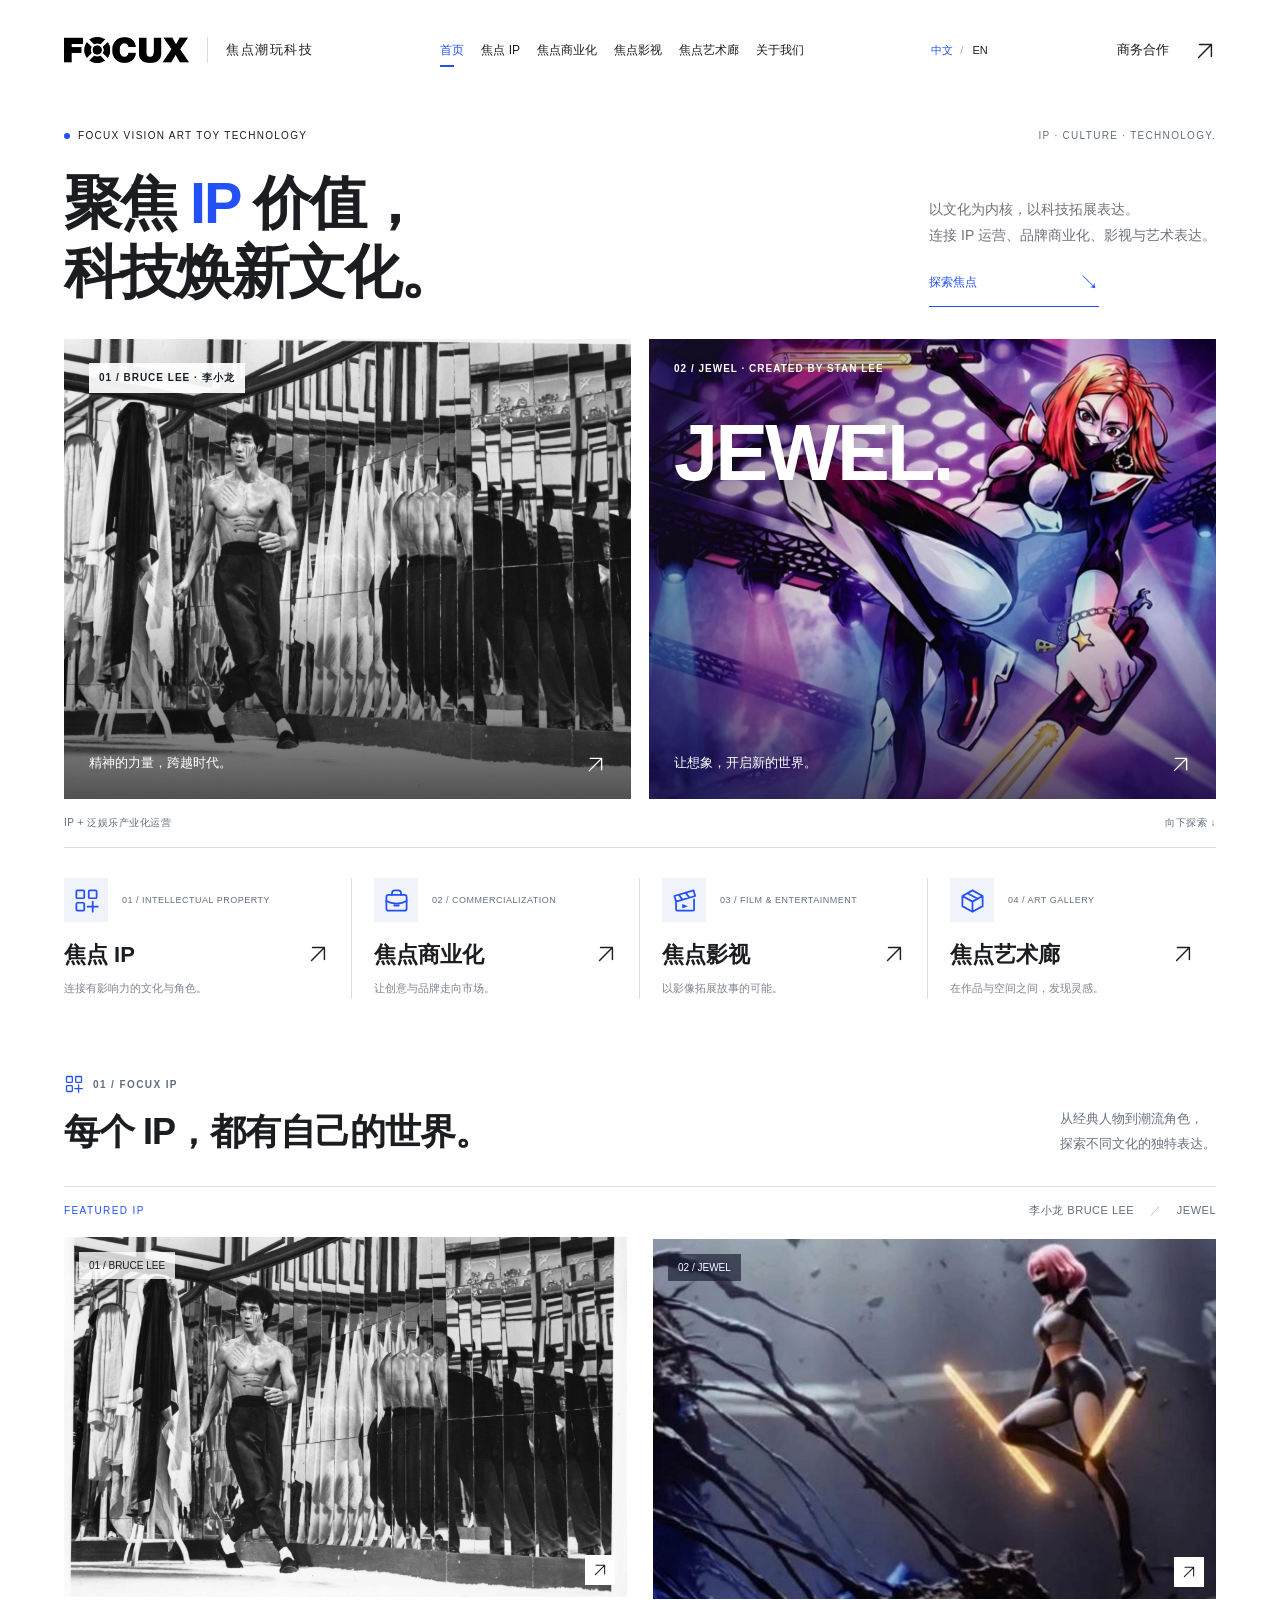
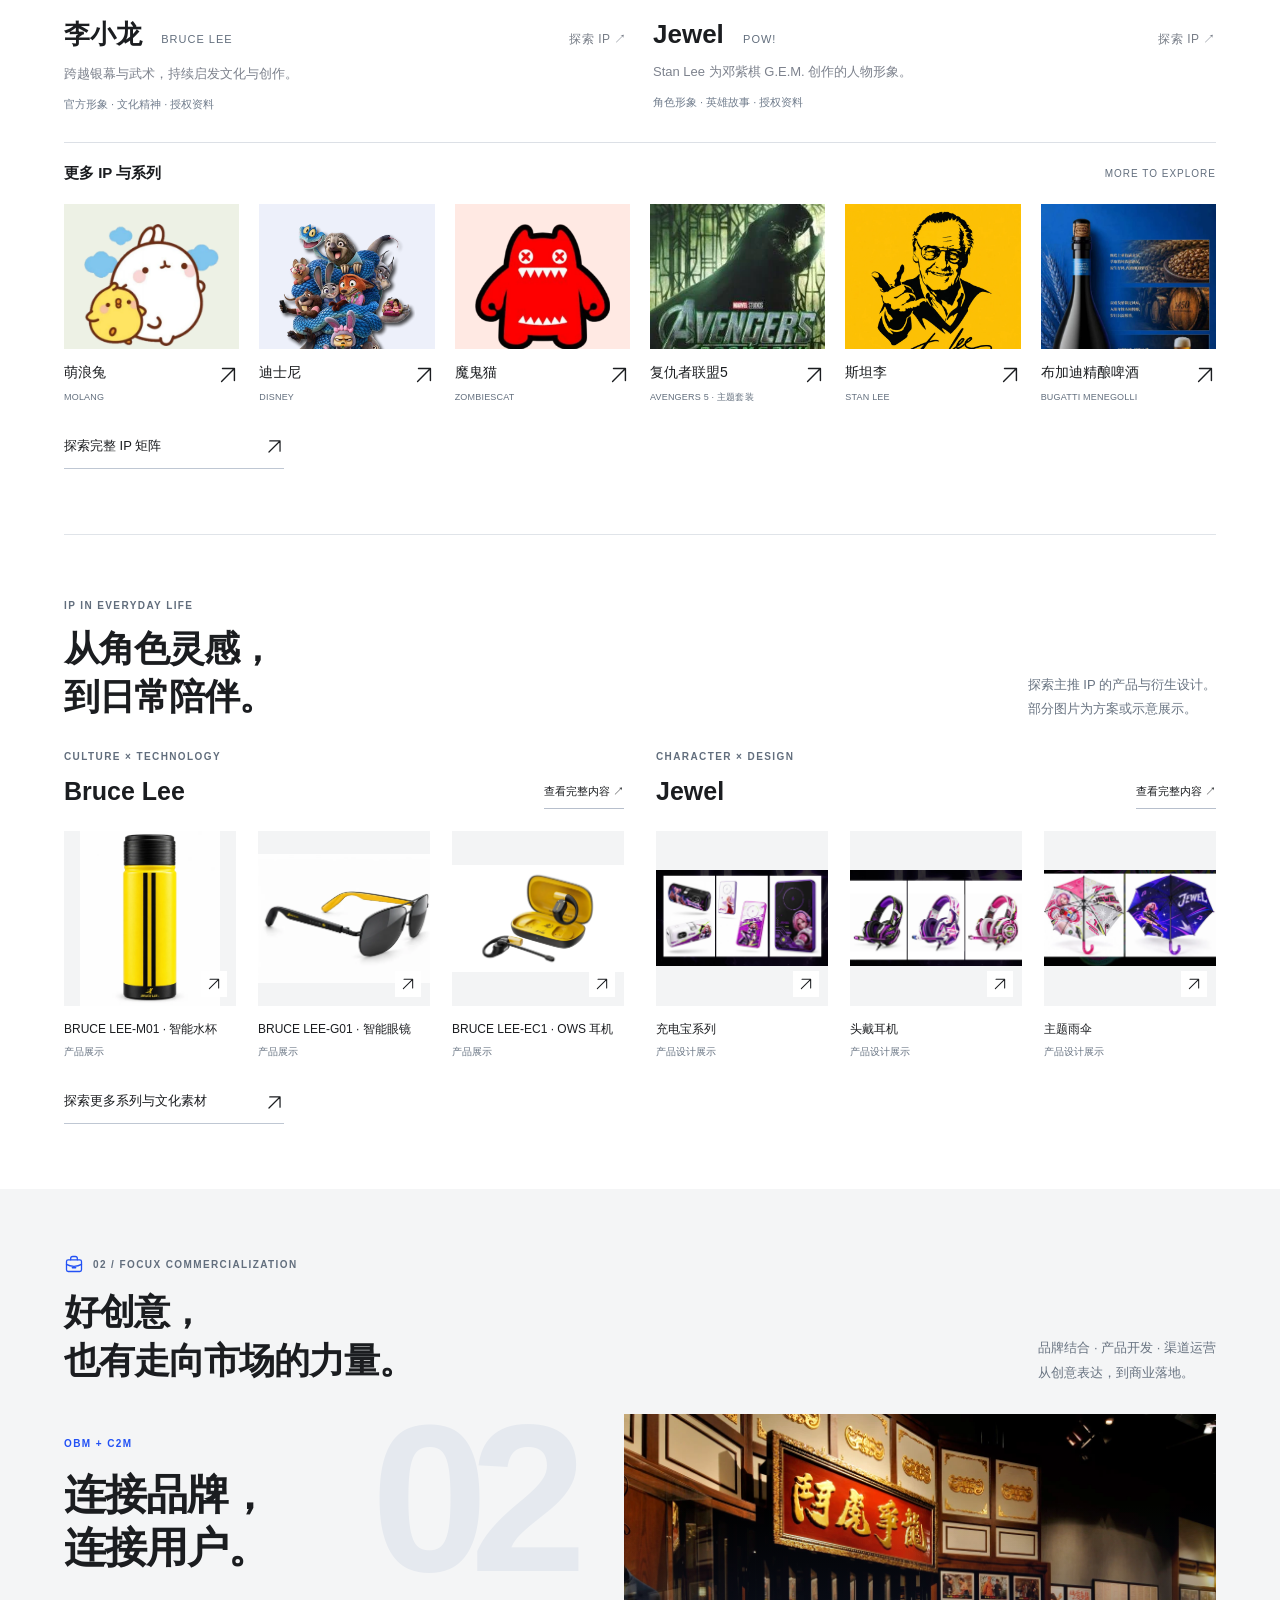
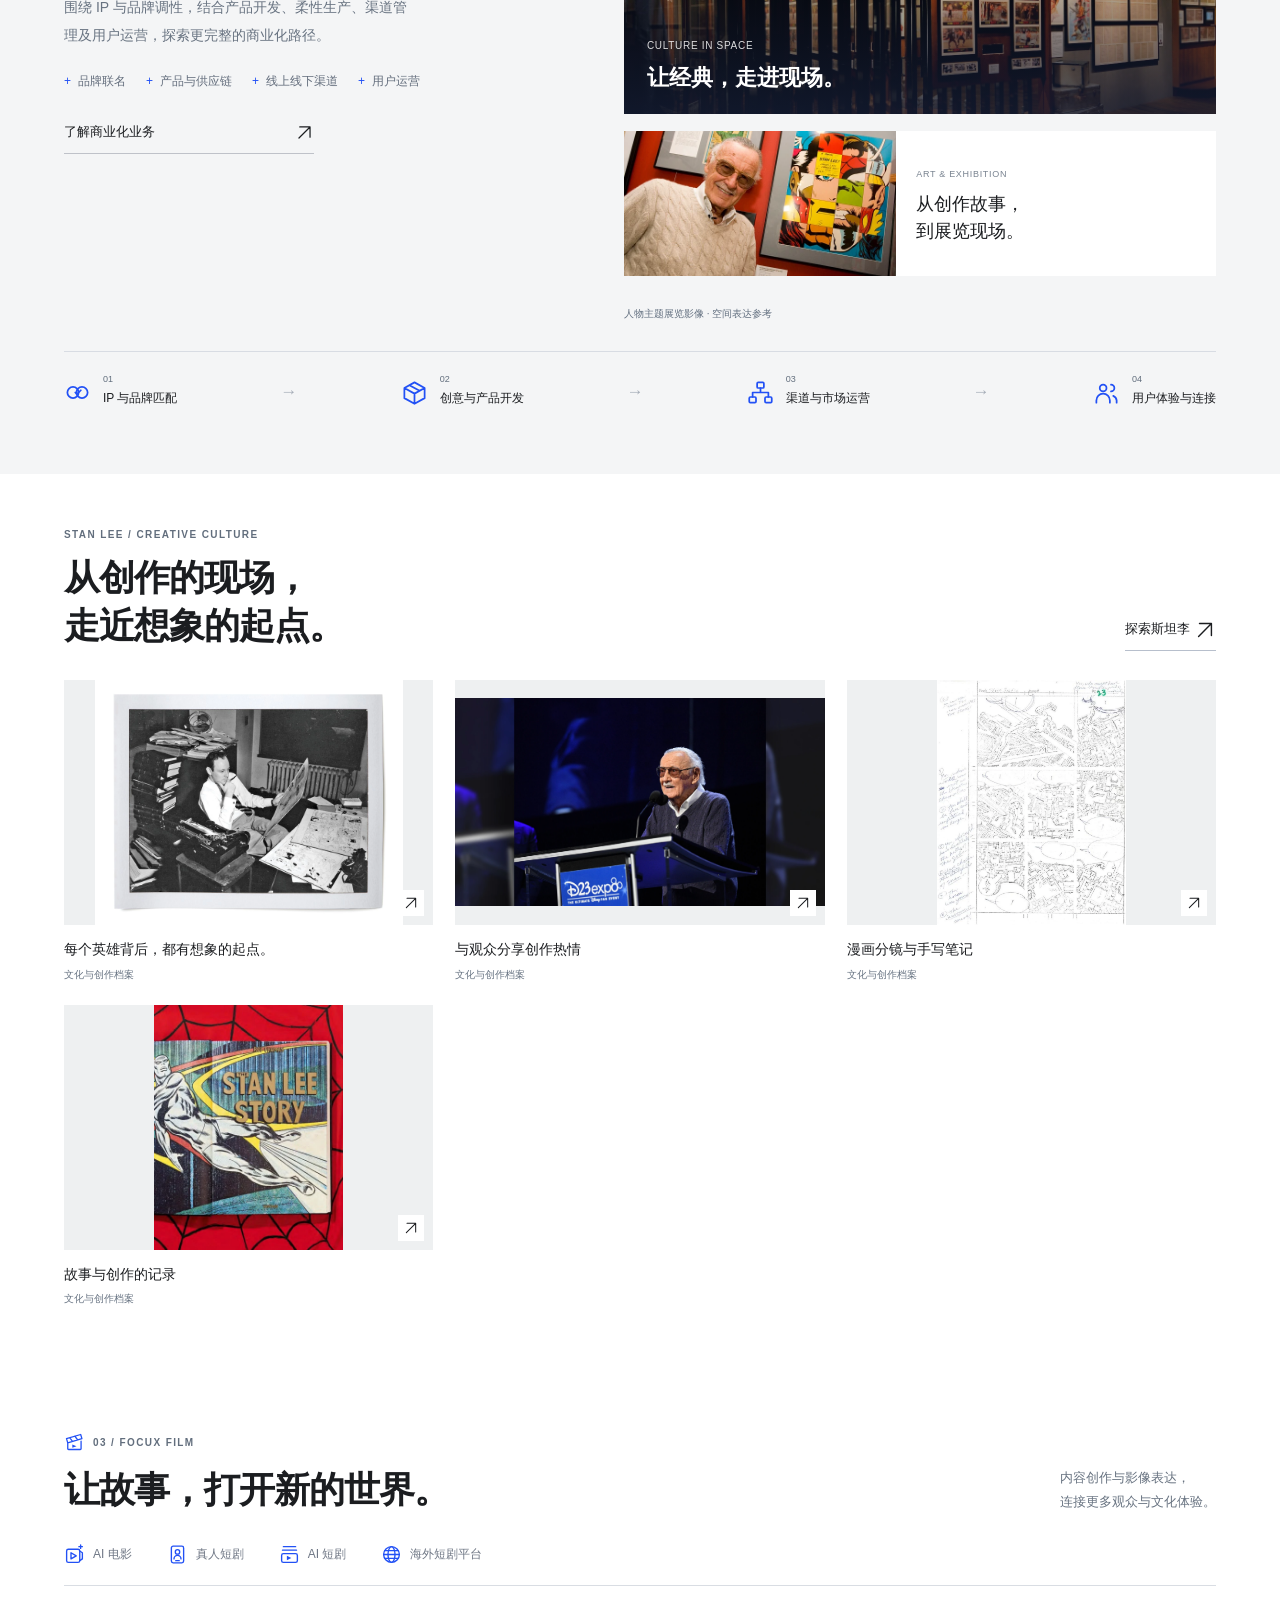
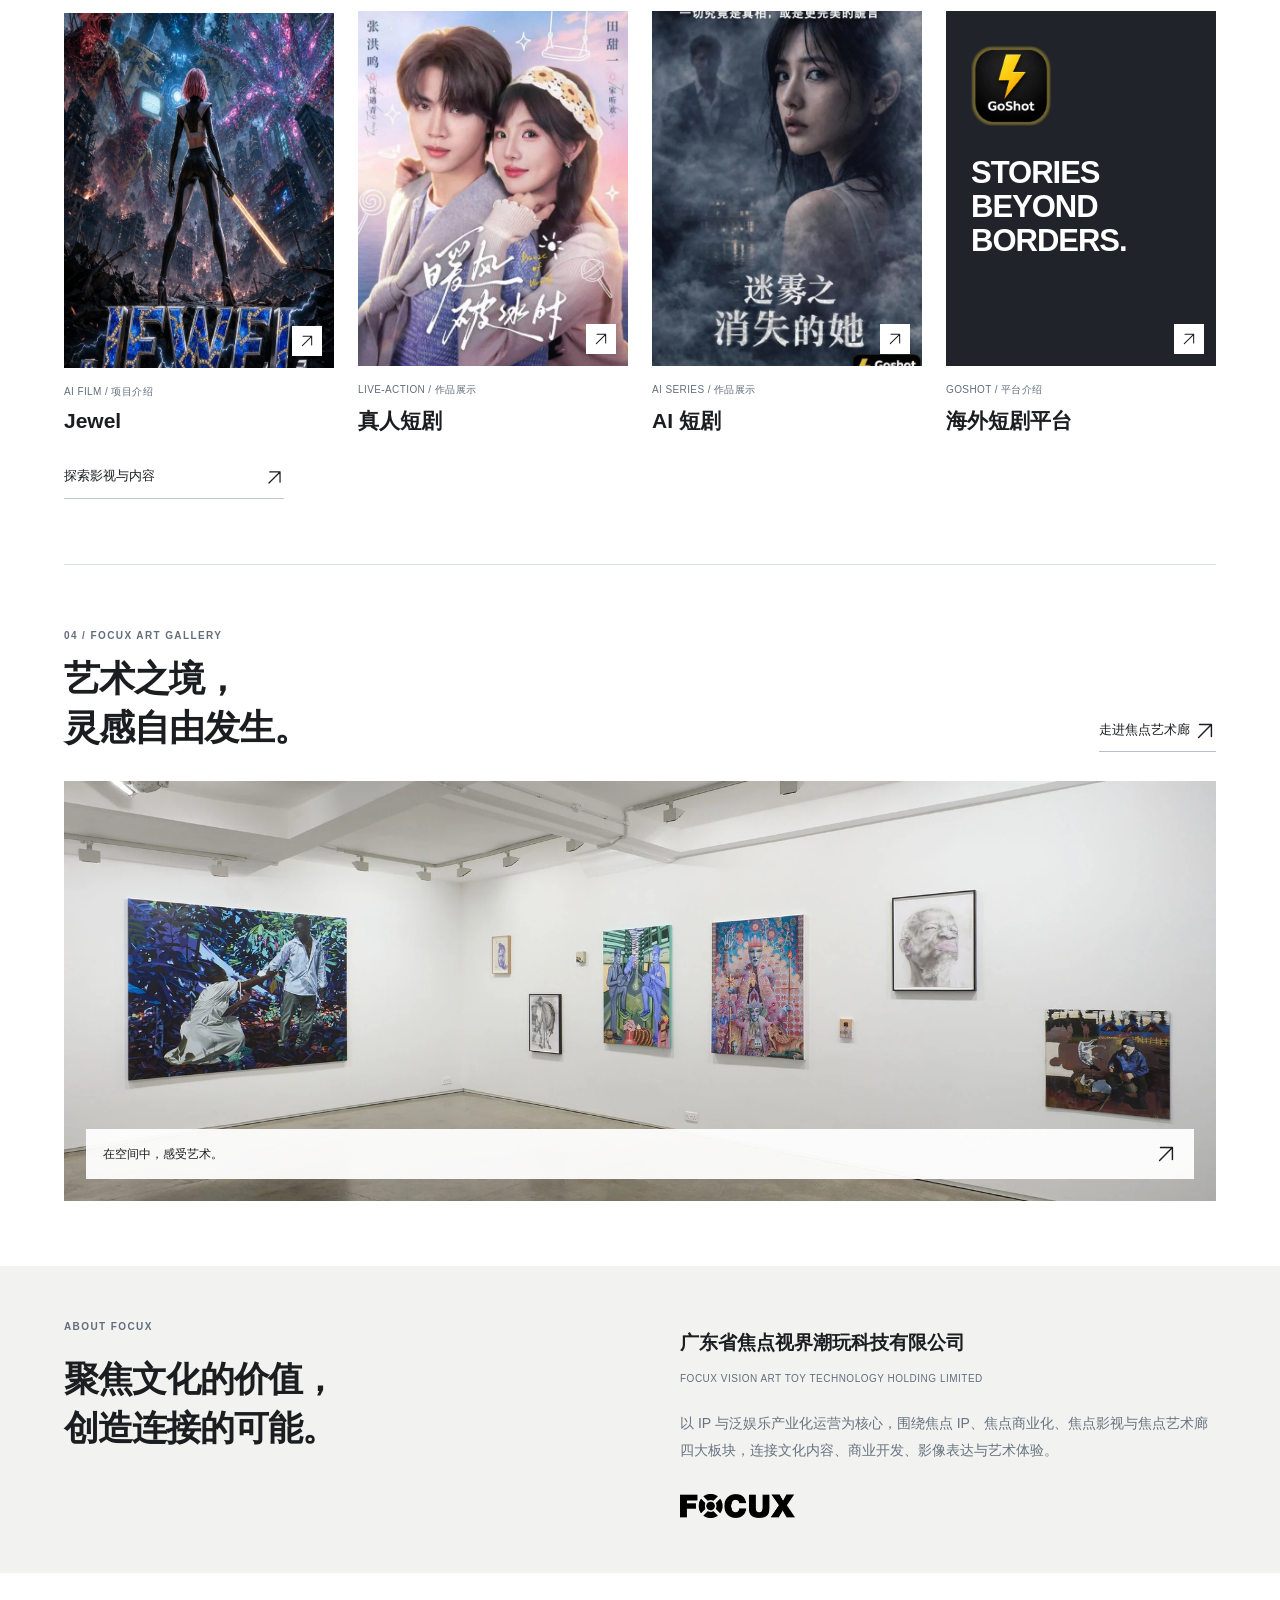
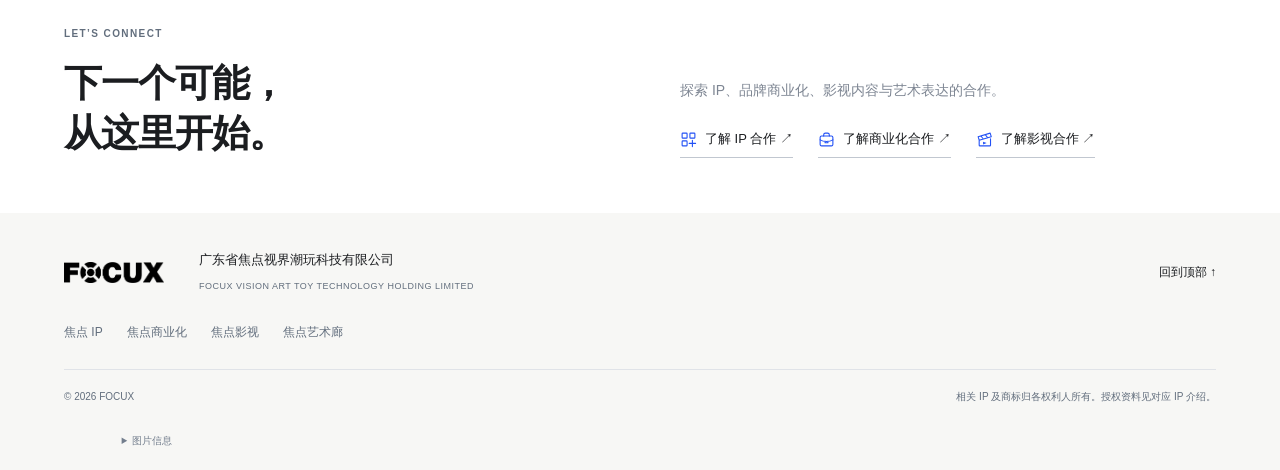
==== commit aa1f5583: "Add files via upload" ====
--- a/index.html
+++ b/index.html
@@ -1 +1 @@
-<!doctype html><html lang="zh-CN"><head><meta charset="UTF-8"><meta name="viewport" content="width=device-width,initial-scale=1"><meta name="description" content="广东省焦点潮玩科技有限公司，聚焦IP价值，科技焕新文化。探索Bruce Lee与Jewel等IP，以及商业化与影视业务。"><meta name="theme-color" content="#ffffff"><title>FOCUX 焦点潮玩科技｜IP · 商业化 · 影视 · 艺术廊</title><link rel="stylesheet" href="assets/home.css?v=20261106-9"><script defer src="assets/galleries.js?v=20261106-9"></script><script defer src="assets/home.js?v=20261106-9"></script></head><body><svg xmlns="http://www.w3.org/2000/svg" class="icon-definitions" width="0" height="0" aria-hidden="true" focusable="false"><defs><symbol id="focux-ip" viewBox="0 0 24 24"><rect x="3" y="3" width="7" height="7" rx="1"/><rect x="14" y="3" width="7" height="7" rx="1"/><rect x="3" y="14" width="7" height="7" rx="1"/><path d="M17.5 13v9m-4.5-4.5h9"/></symbol><symbol id="focux-commerce" viewBox="0 0 24 24"><path d="M8 7V5.5A2.5 2.5 0 0 1 10.5 3h3A2.5 2.5 0 0 1 16 5.5V7"/><rect x="3" y="7" width="18" height="14" rx="2"/><path d="M3 12.5c5 3 13 3 18 0M10 14.5v2h4v-2"/></symbol><symbol id="focux-film" viewBox="0 0 24 24"><path d="m3 8 17-5 1.5 5L4.5 13zM7 7l3 4m3-6 3 4M4.5 13v7a1 1 0 0 0 1 1h14a1 1 0 0 0 1-1V11"/><path d="m10 15 5 2-5 2z" fill="currentColor" stroke="none"/></symbol><symbol id="focux-match" viewBox="0 0 24 24"><circle cx="8" cy="12" r="5"/><circle cx="16" cy="12" r="5"/><path d="m10 12 1.5 1.5L15 10"/></symbol><symbol id="focux-design" viewBox="0 0 24 24"><path d="m12 3 9 5-9 5-9-5zM3 8v9l9 5 9-5V8M12 13v9M7.5 5.5l9 5"/></symbol><symbol id="focux-channels" viewBox="0 0 24 24"><rect x="9" y="3" width="6" height="5" rx="1"/><rect x="2" y="16" width="6" height="5" rx="1"/><rect x="16" y="16" width="6" height="5" rx="1"/><path d="M12 8v4m-7 4v-4h14v4"/></symbol><symbol id="focux-users" viewBox="0 0 24 24"><circle cx="9" cy="8" r="3"/><path d="M3 21v-2a6 6 0 0 1 12 0v2M16 5a3 3 0 0 1 0 6m2 4a5 5 0 0 1 3 4v2"/></symbol><symbol id="focux-ai-film" viewBox="0 0 24 24"><rect x="3" y="6" width="15" height="15" rx="2"/><path d="m8 10 6 3.5L8 17zM18 8l3 2v7l-3 2M19 1v4m-2-2h4"/></symbol><symbol id="focux-live" viewBox="0 0 24 24"><rect x="5" y="2.5" width="14" height="19" rx="2"/><circle cx="12" cy="9" r="2.5"/><path d="M8 17a4 4 0 0 1 8 0M10 19h4"/></symbol><symbol id="focux-ai-series" viewBox="0 0 24 24"><path d="M5 3h14M4 7h16"/><rect x="3" y="11" width="18" height="10" rx="2"/><path d="m9 13.5 5 2.5-5 2.5z" fill="currentColor" stroke="none"/></symbol><symbol id="focux-globe" viewBox="0 0 24 24"><circle cx="12" cy="12" r="9"/><ellipse cx="12" cy="12" rx="4" ry="9"/><path d="M3 12h18M4.5 7.5h15m-15 9h15"/></symbol><symbol id="focux-authorization" viewBox="0 0 24 24"><path d="m12 2 8 3v6c0 5-4 8.5-8 11-4-2.5-8-6-8-11V5z"/><path d="m8 11.5 2.5 2.5 5.5-6"/></symbol><symbol id="focux-arrow-up-right" viewBox="0 0 24 24"><path d="M5 19 19 5M6 5h13v13"/></symbol><symbol id="focux-arrow-right" viewBox="0 0 24 24"><path d="M3 12h18m-7-7 7 7-7 7"/></symbol><symbol id="focux-arrow-down" viewBox="0 0 24 24"><path d="M12 3v18m-7-7 7 7 7-7"/></symbol><symbol id="focux-menu" viewBox="0 0 24 24"><path d="M4 6h16M4 12h16M4 18h16"/></symbol><symbol id="focux-close" viewBox="0 0 24 24"><path d="m6 6 12 12M6 18 18 6"/></symbol><symbol id="focux-zoom" viewBox="0 0 24 24"><circle cx="10" cy="10" r="6.5"/><path d="m15 15 6 6M7 10h6m-3-3v6"/></symbol></defs></svg><a class="skip-link" href="#top">跳至正文</a><header><a href="index.html" class="identity" aria-label="焦点潮玩科技首页"><img src="assets/home/focux-logo.webp" alt="FOCUX" width="1812" height="379" decoding="async"><span>焦点潮玩科技</span></a><button class="menu-toggle" aria-expanded="false" aria-controls="main-nav">菜单 <svg class="ui-icon" aria-hidden="true" focusable="false" viewBox="0 0 24 24"><use href="#focux-menu"></use></svg></button><nav id="main-nav"><a href="index.html" class="current" aria-current="page">首页</a><a href="ip.html">焦点 IP</a><a href="business.html">焦点商业化</a><a href="film.html">焦点影视</a><a href="art.html">焦点艺术廊</a><a href="index.html#about">关于我们</a></nav><a class="contact-link" href="index.html#cooperate">商务合作 <span><svg class="ui-icon" aria-hidden="true" focusable="false" viewBox="0 0 24 24"><use href="#focux-arrow-up-right"></use></svg></span></a></header><main id="top"><section class="hero container"><div class="hero-topline"><span><i></i> FOCUX VISION ART TOY TECHNOLOGY</span><span>IP · CULTURE · TECHNOLOGY.</span></div><div class="hero-title"><h1>聚焦 <span class="slogan-ip">IP</span> 价值，<br><span class="slogan-culture">科技焕新文化。</span></h1><div class="hero-description"><p>以文化为内核，以科技拓展表达。<br>连接 IP 运营、品牌商业化、影视与艺术表达。</p><a class="line-link" href="#ip">探索焦点 <span>↘</span></a></div></div><div class="hero-stage hero-stage-featured"><a class="hero-bruce" href="#ip-bruce" aria-label="探索主推IP李小龙"><span class="stage-label">01 / BRUCE LEE · 李小龙</span><img src="assets/home/bruce-mirror-scene.webp" alt="李小龙官方人物形象" fetchpriority="high" width="1800" height="1260" decoding="async"><span class="stage-caption">精神的力量，跨越时代。 <b><svg class="ui-icon" aria-hidden="true" focusable="false" viewBox="0 0 24 24"><use href="#focux-arrow-up-right"></use></svg></b></span></a><a class="hero-jewel" href="#ip-jewel" aria-label="探索主推IP Jewel"><img src="assets/jewel.webp" alt="Jewel角色主视觉" width="1199" height="1200" decoding="async"><span class="stage-label">02 / JEWEL · CREATED BY STAN LEE</span><strong>JEWEL.</strong><span class="stage-caption">让想象，开启新的世界。 <b><svg class="ui-icon" aria-hidden="true" focusable="false" viewBox="0 0 24 24"><use href="#focux-arrow-up-right"></use></svg></b></span></a></div><div class="hero-bottom"><span>IP + 泛娱乐产业化运营</span><span>向下探索 ↓</span></div></section><section class="pillars container" aria-label="四大业务专栏"><a href="ip.html"><div class="pillar-top"><span class="pillar-symbol"><svg class="ui-icon" aria-hidden="true" focusable="false" viewBox="0 0 24 24"><use href="#focux-ip"></use></svg></span><small>01 / INTELLECTUAL PROPERTY</small></div><h2>焦点 IP <b><svg class="ui-icon" aria-hidden="true" focusable="false" viewBox="0 0 24 24"><use href="#focux-arrow-up-right"></use></svg></b></h2><p>连接有影响力的文化与角色。</p></a><a href="business.html"><div class="pillar-top"><span class="pillar-symbol"><svg class="ui-icon" aria-hidden="true" focusable="false" viewBox="0 0 24 24"><use href="#focux-commerce"></use></svg></span><small>02 / COMMERCIALIZATION</small></div><h2>焦点商业化 <b><svg class="ui-icon" aria-hidden="true" focusable="false" viewBox="0 0 24 24"><use href="#focux-arrow-up-right"></use></svg></b></h2><p>让创意与品牌走向市场。</p></a><a href="film.html"><div class="pillar-top"><span class="pillar-symbol"><svg class="ui-icon" aria-hidden="true" focusable="false" viewBox="0 0 24 24"><use href="#focux-film"></use></svg></span><small>03 / FILM & ENTERTAINMENT</small></div><h2>焦点影视 <b><svg class="ui-icon" aria-hidden="true" focusable="false" viewBox="0 0 24 24"><use href="#focux-arrow-up-right"></use></svg></b></h2><p>以影像拓展故事的可能。</p></a><a href="art.html"><div class="pillar-top"><span class="pillar-symbol"><svg class="ui-icon" aria-hidden="true" focusable="false" viewBox="0 0 24 24"><use href="#focux-design"></use></svg></span><small>04 / ART GALLERY</small></div><h2>焦点艺术廊 <b><svg class="ui-icon" aria-hidden="true" focusable="false" viewBox="0 0 24 24"><use href="#focux-arrow-up-right"></use></svg></b></h2><p>在作品与空间之间，发现灵感。</p></a></section><section class="ip-section container section" id="ip"><div class="section-head"><div><p class="eyebrow icon-eyebrow"><svg class="ui-icon" aria-hidden="true" focusable="false" viewBox="0 0 24 24"><use href="#focux-ip"></use></svg>01 / FOCUX IP</p><h2>每个 IP，<br class="mobile-break">都有自己的世界。</h2></div><p class="section-intro">从经典人物到潮流角色，<br>探索不同文化的独特表达。</p></div><div class="featured-ip-heading"><span>FEATURED IP</span><p>李小龙 BRUCE LEE <i>／</i> JEWEL</p></div><div class="ip-grid featured-ip-grid"><button class="ip-card ip-bruce" id="ip-bruce" data-ip="bruce"><div class="ip-image"><img src="assets/home/bruce-mirror-scene.webp" alt="李小龙官方镜室影像" loading="lazy" width="1281" height="1600" decoding="async"><span>01 / BRUCE LEE</span><b><svg class="ui-icon" aria-hidden="true" focusable="false" viewBox="0 0 24 24"><use href="#focux-arrow-up-right"></use></svg></b></div><div class="ip-caption"><h3>李小龙 <em>BRUCE LEE</em></h3><span>探索 IP ↗</span></div><p>跨越银幕与武术，持续启发文化与创作。</p><small>官方形象 · 文化精神 · 授权资料</small></button><button class="ip-card ip-jewel" id="ip-jewel" data-ip="jewel"><div class="ip-image"><img src="assets/home/jewel-world.webp" alt="Jewel角色世界场景" loading="lazy" width="807" height="807" decoding="async"><span>02 / JEWEL</span><b><svg class="ui-icon" aria-hidden="true" focusable="false" viewBox="0 0 24 24"><use href="#focux-arrow-up-right"></use></svg></b></div><div class="ip-caption"><h3>Jewel <em>POW!</em></h3><span>探索 IP ↗</span></div><p>Stan Lee 为邓紫棋 G.E.M. 创作的人物形象。</p><small>角色形象 · 英雄故事 · 授权资料</small></button></div><div class="secondary-ip-heading"><p>更多 IP 与系列</p><span>MORE TO EXPLORE</span></div><div class="secondary-ip-grid"><button data-ip="molang"><div class="secondary-visual secondary-molang"><img src="assets/molang.webp" alt="萌浪兔" loading="lazy" width="651" height="586" decoding="async"></div><h3>萌浪兔 <b><svg class="ui-icon" aria-hidden="true" focusable="false" viewBox="0 0 24 24"><use href="#focux-arrow-up-right"></use></svg></b></h3><small>MOLANG</small></button><button data-ip="disney"><div class="secondary-visual secondary-disney"><img src="assets/disney.webp" alt="迪士尼" loading="lazy" width="1065" height="1200" decoding="async"></div><h3>迪士尼 <b><svg class="ui-icon" aria-hidden="true" focusable="false" viewBox="0 0 24 24"><use href="#focux-arrow-up-right"></use></svg></b></h3><small>DISNEY</small></button><button data-ip="cat"><div class="secondary-visual secondary-cat"><img src="assets/cat.webp" alt="魔鬼猫" loading="lazy" width="426" height="396" decoding="async"></div><h3>魔鬼猫 <b><svg class="ui-icon" aria-hidden="true" focusable="false" viewBox="0 0 24 24"><use href="#focux-arrow-up-right"></use></svg></b></h3><small>ZOMBIESCAT</small></button><button data-ip="avengers"><div class="secondary-visual secondary-avengers"><img src="assets/home/avengers.webp" alt="复仇者联盟5" loading="lazy" width="250" height="377" decoding="async"></div><h3>复仇者联盟5 <b><svg class="ui-icon" aria-hidden="true" focusable="false" viewBox="0 0 24 24"><use href="#focux-arrow-up-right"></use></svg></b></h3><small>AVENGERS 5 · 主题套装</small></button><button data-ip="stan"><div class="secondary-visual secondary-stan"><img src="assets/stan.webp" alt="斯坦李" loading="lazy" width="1200" height="1200" decoding="async"></div><h3>斯坦李 <b><svg class="ui-icon" aria-hidden="true" focusable="false" viewBox="0 0 24 24"><use href="#focux-arrow-up-right"></use></svg></b></h3><small>STAN LEE</small></button><button data-ip="bugatti"><div class="secondary-visual secondary-bugatti"><img src="assets/home/s30-image90.webp" alt="布加迪精酿啤酒品牌系列" loading="lazy" width="975" height="1300" decoding="async"></div><h3>布加迪精酿啤酒 <b><svg class="ui-icon" aria-hidden="true" focusable="false" viewBox="0 0 24 24"><use href="#focux-arrow-up-right"></use></svg></b></h3><small>BUGATTI MENEGOLLI</small></button></div><a class="column-link" href="ip.html">探索完整 IP 矩阵 <span><svg class="ui-icon" aria-hidden="true" focusable="false" viewBox="0 0 24 24"><use href="#focux-arrow-up-right"></use></svg></span></a></section><section class="series-section container section" id="series"><div class="section-head"><div><p class="eyebrow">IP IN EVERYDAY LIFE</p><h2>从角色灵感，<br>到日常陪伴。</h2></div><p class="section-intro">探索主推 IP 的产品与衍生设计。<br>部分图片为方案或示意展示。</p></div><div class="brand-preview-grid"><article class="brand-gallery" id="series-bruce"><div class="brand-gallery-heading"><div><p class="eyebrow">CULTURE × TECHNOLOGY</p><h3>Bruce Lee</h3></div><button class="plain-link" data-ip="bruce">查看完整内容 ↗</button></div><div class="gallery-grid"><button class="gallery-tile" data-gallery-open="bruce-s3-image10" aria-label="放大查看BRUCE LEE-M01 · 智能水杯"><span class="gallery-picture"><img src="assets/gallery/bruce-s3-image10.webp" alt="BRUCE LEE-M01 · 智能水杯" loading="lazy" decoding="async"><b><svg class="ui-icon" aria-hidden="true" focusable="false" viewBox="0 0 24 24"><use href="#focux-arrow-up-right"></use></svg></b></span><span class="gallery-title">BRUCE LEE-M01 · 智能水杯</span><small>产品展示</small></button><button class="gallery-tile" data-gallery-open="bruce-s7-image27" aria-label="放大查看BRUCE LEE-G01 · 智能眼镜"><span class="gallery-picture"><img src="assets/gallery/bruce-s7-image27.webp" alt="BRUCE LEE-G01 · 智能眼镜" loading="lazy" decoding="async"><b><svg class="ui-icon" aria-hidden="true" focusable="false" viewBox="0 0 24 24"><use href="#focux-arrow-up-right"></use></svg></b></span><span class="gallery-title">BRUCE LEE-G01 · 智能眼镜</span><small>产品展示</small></button><button class="gallery-tile" data-gallery-open="bruce-s14-image52" aria-label="放大查看BRUCE LEE-EC1 · OWS 耳机"><span class="gallery-picture"><img src="assets/gallery/bruce-s14-image52.webp" alt="BRUCE LEE-EC1 · OWS 耳机" loading="lazy" decoding="async"><b><svg class="ui-icon" aria-hidden="true" focusable="false" viewBox="0 0 24 24"><use href="#focux-arrow-up-right"></use></svg></b></span><span class="gallery-title">BRUCE LEE-EC1 · OWS 耳机</span><small>产品展示</small></button></div></article><article class="brand-gallery" id="series-jewel"><div class="brand-gallery-heading"><div><p class="eyebrow">CHARACTER × DESIGN</p><h3>Jewel</h3></div><button class="plain-link" data-ip="jewel">查看完整内容 ↗</button></div><div class="gallery-grid"><button class="gallery-tile" data-gallery-open="jewel-13" aria-label="放大查看充电宝系列"><span class="gallery-picture"><img src="assets/gallery/jewel-13.webp" alt="充电宝系列" loading="lazy" decoding="async"><b><svg class="ui-icon" aria-hidden="true" focusable="false" viewBox="0 0 24 24"><use href="#focux-arrow-up-right"></use></svg></b></span><span class="gallery-title">充电宝系列</span><small>产品设计展示</small></button><button class="gallery-tile" data-gallery-open="jewel-18" aria-label="放大查看头戴耳机"><span class="gallery-picture"><img src="assets/gallery/jewel-18.webp" alt="头戴耳机" loading="lazy" decoding="async"><b><svg class="ui-icon" aria-hidden="true" focusable="false" viewBox="0 0 24 24"><use href="#focux-arrow-up-right"></use></svg></b></span><span class="gallery-title">头戴耳机</span><small>产品设计展示</small></button><button class="gallery-tile" data-gallery-open="jewel-31" aria-label="放大查看主题雨伞"><span class="gallery-picture"><img src="assets/gallery/jewel-31.webp" alt="主题雨伞" loading="lazy" decoding="async"><b><svg class="ui-icon" aria-hidden="true" focusable="false" viewBox="0 0 24 24"><use href="#focux-arrow-up-right"></use></svg></b></span><span class="gallery-title">主题雨伞</span><small>产品设计展示</small></button></div></article></div><a class="column-link" href="ip.html#series">探索更多系列与文化素材 <span><svg class="ui-icon" aria-hidden="true" focusable="false" viewBox="0 0 24 24"><use href="#focux-arrow-up-right"></use></svg></span></a></section><section class="business-section section" id="business"><div class="container"><div class="section-head"><div><p class="eyebrow icon-eyebrow"><svg class="ui-icon" aria-hidden="true" focusable="false" viewBox="0 0 24 24"><use href="#focux-commerce"></use></svg>02 / FOCUX COMMERCIALIZATION</p><h2>好创意，<br>也有走向市场的力量。</h2></div><p class="section-intro">品牌结合 · 产品开发 · 渠道运营<br>从创意表达，到商业落地。</p></div><div class="business-editorial"><div class="business-copy"><span class="big-number">02</span><p class="eyebrow">OBM + C2M</p><h3>连接品牌，<br>连接用户。</h3><p>围绕 IP 与品牌调性，结合产品开发、柔性生产、渠道管理及用户运营，探索更完整的商业化路径。</p><div class="business-tags"><span>品牌联名</span><span>产品与供应链</span><span>线上线下渠道</span><span>用户运营</span></div><a href="business.html" class="line-link">了解商业化业务 <span><svg class="ui-icon" aria-hidden="true" focusable="false" viewBox="0 0 24 24"><use href="#focux-arrow-up-right"></use></svg></span></a></div><div class="market-scenes" aria-label="人物文化展陈参考"><figure class="market-main"><img src="assets/editorial/bruce-exhibition.webp" alt="李小龙个人展览现场" loading="lazy" width="1600" height="900" decoding="async"><figcaption><span>CULTURE IN SPACE</span><h3>让经典，走进现场。</h3></figcaption></figure><figure class="market-secondary"><img src="assets/editorial/stan-exhibition.webp" alt="Stan Lee个人回顾展现场" loading="lazy" width="474" height="275" decoding="async"><figcaption><span>ART & EXHIBITION</span><h3>从创作故事，<br>到展览现场。</h3></figcaption></figure><p class="exhibition-note">人物主题展览影像 · 空间表达参考</p></div></div><div class="process"><span class="process-step"><svg class="ui-icon" aria-hidden="true" focusable="false" viewBox="0 0 24 24"><use href="#focux-match"></use></svg><span><i>01</i><strong>IP 与品牌匹配</strong></span></span><b>→</b><span class="process-step"><svg class="ui-icon" aria-hidden="true" focusable="false" viewBox="0 0 24 24"><use href="#focux-design"></use></svg><span><i>02</i><strong>创意与产品开发</strong></span></span><b>→</b><span class="process-step"><svg class="ui-icon" aria-hidden="true" focusable="false" viewBox="0 0 24 24"><use href="#focux-channels"></use></svg><span><i>03</i><strong>渠道与市场运营</strong></span></span><b>→</b><span class="process-step"><svg class="ui-icon" aria-hidden="true" focusable="false" viewBox="0 0 24 24"><use href="#focux-users"></use></svg><span><i>04</i><strong>用户体验与连接</strong></span></span></div></div></section><section class="stan-preview container"><div class="section-head"><div><p class="eyebrow">STAN LEE / CREATIVE CULTURE</p><h2>从创作的现场，<br>走近想象的起点。</h2></div><a class="plain-link" href="ip.html#culture-stan">探索斯坦李 <svg class="ui-icon" aria-hidden="true" viewBox="0 0 24 24"><use href="#focux-arrow-up-right"></use></svg></a></div><div class="gallery-grid"><button class="gallery-tile" data-gallery-open="culture-stan-0"><span class="gallery-picture"><img src="assets/editorial/stan-working.webp" alt="每个英雄背后，都有想象的起点。" loading="lazy"><b><svg class="ui-icon" aria-hidden="true" viewBox="0 0 24 24"><use href="#focux-arrow-up-right"></use></svg></b></span><span class="gallery-title">每个英雄背后，都有想象的起点。</span><small>文化与创作档案</small></button><button class="gallery-tile" data-gallery-open="culture-stan-1"><span class="gallery-picture"><img src="assets/editorial/stan-stage.webp" alt="与观众分享创作热情" loading="lazy"><b><svg class="ui-icon" aria-hidden="true" viewBox="0 0 24 24"><use href="#focux-arrow-up-right"></use></svg></b></span><span class="gallery-title">与观众分享创作热情</span><small>文化与创作档案</small></button><button class="gallery-tile" data-gallery-open="culture-stan-2"><span class="gallery-picture"><img src="assets/gallery/stan-s5-image7.webp" alt="漫画分镜与手写笔记" loading="lazy"><b><svg class="ui-icon" aria-hidden="true" viewBox="0 0 24 24"><use href="#focux-arrow-up-right"></use></svg></b></span><span class="gallery-title">漫画分镜与手写笔记</span><small>文化与创作档案</small></button><button class="gallery-tile" data-gallery-open="culture-stan-3"><span class="gallery-picture"><img src="assets/gallery/stan-s57-image150.webp" alt="故事与创作的记录" loading="lazy"><b><svg class="ui-icon" aria-hidden="true" viewBox="0 0 24 24"><use href="#focux-arrow-up-right"></use></svg></b></span><span class="gallery-title">故事与创作的记录</span><small>文化与创作档案</small></button></div></section><section class="film-section container section" id="film"><div class="section-head"><div><p class="eyebrow icon-eyebrow"><svg class="ui-icon" aria-hidden="true" focusable="false" viewBox="0 0 24 24"><use href="#focux-film"></use></svg>03 / FOCUX FILM</p><h2>让故事，<br class="mobile-break">打开新的世界。</h2></div><p class="section-intro">内容创作与影像表达，<br>连接更多观众与文化体验。</p></div><div class="film-types"><span><svg class="ui-icon" aria-hidden="true" focusable="false" viewBox="0 0 24 24"><use href="#focux-ai-film"></use></svg>AI 电影</span><span><svg class="ui-icon" aria-hidden="true" focusable="false" viewBox="0 0 24 24"><use href="#focux-live"></use></svg>真人短剧</span><span><svg class="ui-icon" aria-hidden="true" focusable="false" viewBox="0 0 24 24"><use href="#focux-ai-series"></use></svg>AI 短剧</span><span><svg class="ui-icon" aria-hidden="true" focusable="false" viewBox="0 0 24 24"><use href="#focux-globe"></use></svg>海外短剧平台</span></div><div class="poster-grid"><button class="poster" data-film="jewel"><div><img src="assets/home/s33-image118.webp" alt="公司PPT中的Jewel电影项目海报" loading="lazy" width="735" height="1300" decoding="async"><b><svg class="ui-icon" aria-hidden="true" focusable="false" viewBox="0 0 24 24"><use href="#focux-arrow-up-right"></use></svg></b></div><small>AI FILM / 项目介绍</small><h3>Jewel</h3></button><button class="poster" data-film="live"><div><img src="assets/home/s39-image143.webp" alt="公司PPT中的真人短剧展示" loading="lazy" width="595" height="794" decoding="async"><b><svg class="ui-icon" aria-hidden="true" focusable="false" viewBox="0 0 24 24"><use href="#focux-arrow-up-right"></use></svg></b></div><small>LIVE-ACTION / 作品展示</small><h3>真人短剧</h3></button><button class="poster" data-film="ai"><div><img src="assets/home/s40-image151.webp" alt="公司PPT中的AI短剧展示" loading="lazy" width="600" height="845" decoding="async"><b><svg class="ui-icon" aria-hidden="true" focusable="false" viewBox="0 0 24 24"><use href="#focux-arrow-up-right"></use></svg></b></div><small>AI SERIES / 作品展示</small><h3>AI 短剧</h3></button><button class="poster platform" data-film="goshot"><div><img src="assets/home/s41-image158.webp" alt="GoShot平台标识" loading="lazy" width="846" height="838" decoding="async"><span>STORIES<br>BEYOND<br>BORDERS.</span><b><svg class="ui-icon" aria-hidden="true" focusable="false" viewBox="0 0 24 24"><use href="#focux-arrow-up-right"></use></svg></b></div><small>GOSHOT / 平台介绍</small><h3>海外短剧平台</h3></button></div><a class="column-link" href="film.html">探索影视与内容 <span><svg class="ui-icon" aria-hidden="true" focusable="false" viewBox="0 0 24 24"><use href="#focux-arrow-up-right"></use></svg></span></a></section><section class="home-art-preview container section"><div class="section-head"><div><p class="eyebrow">04 / FOCUX ART GALLERY</p><h2>艺术之境，<br>灵感自由发生。</h2></div><a class="plain-link" href="art.html">走进焦点艺术廊 <svg class="ui-icon" aria-hidden="true" focusable="false" viewBox="0 0 24 24"><use href="#focux-arrow-up-right"></use></svg></a></div><a href="art.html" class="home-art-image"><img src="assets/editorial/art-gallery.webp" alt="艺术作品与明亮的画廊空间" loading="lazy"><span>在空间中，感受艺术。 <svg class="ui-icon" aria-hidden="true" focusable="false" viewBox="0 0 24 24"><use href="#focux-arrow-up-right"></use></svg></span></a></section><section class="about-section" id="about"><div class="container about-grid"><div><p class="eyebrow">ABOUT FOCUX</p><h2>聚焦文化的价值，<br>创造连接的可能。</h2></div><div class="about-copy"><h3>广东省焦点潮玩科技有限公司</h3><p class="english-name">FOCUX VISION ART TOY TECHNOLOGY HOLDING LIMITED</p><p>以 IP 与泛娱乐产业化运营为核心，围绕焦点 IP、焦点商业化、焦点影视与焦点艺术廊四大板块，连接文化内容、商业开发、影像表达与艺术体验。</p><img src="assets/home/focux-logo.webp" alt="FOCUX" loading="lazy" width="1812" height="379" decoding="async"></div></div></section><section class="cooperate-section container" id="cooperate"><div><p class="eyebrow">LET’S CONNECT</p><h2>下一个可能，<br>从这里开始。</h2></div><div><p>探索 IP、品牌商业化、影视内容与艺术表达的合作。</p><div class="cooperate-links"><a href="ip.html"><svg class="ui-icon" aria-hidden="true" focusable="false" viewBox="0 0 24 24"><use href="#focux-ip"></use></svg>了解 IP 合作 ↗</a><a href="business.html"><svg class="ui-icon" aria-hidden="true" focusable="false" viewBox="0 0 24 24"><use href="#focux-commerce"></use></svg>了解商业化合作 ↗</a><a href="film.html"><svg class="ui-icon" aria-hidden="true" focusable="false" viewBox="0 0 24 24"><use href="#focux-film"></use></svg>了解影视合作 ↗</a></div></div></section></main><footer><div class="footer-top"><a href="index.html"><img src="assets/home/focux-logo.webp" alt="FOCUX" width="1812" height="379" decoding="async"></a><p>广东省焦点潮玩科技有限公司<br><span>FOCUX VISION ART TOY TECHNOLOGY HOLDING LIMITED</span></p><a class="back-top" href="#top">回到顶部 ↑</a></div><div class="footer-nav"><a href="ip.html">焦点 IP</a><a href="business.html">焦点商业化</a><a href="film.html">焦点影视</a><a href="art.html">焦点艺术廊</a></div><div class="footer-bottom"><span>© 2026 FOCUX</span><span>相关 IP 及商标归各权利人所有。授权资料见对应 IP 介绍。</span></div><details class="image-credits"><summary>图片信息</summary><div>人物展陈图像：<a href="https://www.museums.gov.hk/en/web/portal/exhibition017.html" target="_blank" rel="noopener">香港文化博物馆</a>；Stan Lee 回顾展照片：Mat Szwajkos / Getty Images，图源 <a href="https://www.techtimes.com/articles/285565/20221228/disney-marvel-announces-stan-lee-documentary-2024.htm" target="_blank" rel="noopener">TechTimes</a>。外部展览影像用于文化展陈参考。</div></details></footer><dialog id="detail-dialog" aria-label="IP与影视项目详情"><button class="dialog-close" aria-label="关闭详情"><svg class="ui-icon" aria-hidden="true" focusable="false" viewBox="0 0 24 24"><use href="#focux-close"></use></svg></button><div id="detail-content"></div></dialog></body></html>+<!doctype html><html lang="zh-CN"><head><meta charset="UTF-8"><meta name="viewport" content="width=device-width,initial-scale=1"><meta name="description" content="广东省焦点视界潮玩科技有限公司，聚焦IP价值，科技焕新文化。探索Bruce Lee与Jewel等IP，以及商业化与影视业务。"><meta name="theme-color" content="#ffffff"><title>FOCUX 焦点潮玩科技｜IP · 商业化 · 影视 · 艺术廊</title><link rel="stylesheet" href="assets/home.css?v=20261109-10"><script defer src="assets/galleries.js?v=20261109-10"></script><script defer src="assets/home.js?v=20261109-10"></script><script src="assets/language.js?v=20261109-10" defer></script><link rel="canonical" href="https://focux-art.com/"><link rel="alternate" hreflang="zh-CN" href="https://focux-art.com/"><link rel="alternate" hreflang="en" href="https://focux-art.com/en/"><link rel="alternate" hreflang="x-default" href="https://focux-art.com/"></head><body><svg xmlns="http://www.w3.org/2000/svg" class="icon-definitions" width="0" height="0" aria-hidden="true" focusable="false"><defs><symbol id="focux-ip" viewBox="0 0 24 24"><rect x="3" y="3" width="7" height="7" rx="1"/><rect x="14" y="3" width="7" height="7" rx="1"/><rect x="3" y="14" width="7" height="7" rx="1"/><path d="M17.5 13v9m-4.5-4.5h9"/></symbol><symbol id="focux-commerce" viewBox="0 0 24 24"><path d="M8 7V5.5A2.5 2.5 0 0 1 10.5 3h3A2.5 2.5 0 0 1 16 5.5V7"/><rect x="3" y="7" width="18" height="14" rx="2"/><path d="M3 12.5c5 3 13 3 18 0M10 14.5v2h4v-2"/></symbol><symbol id="focux-film" viewBox="0 0 24 24"><path d="m3 8 17-5 1.5 5L4.5 13zM7 7l3 4m3-6 3 4M4.5 13v7a1 1 0 0 0 1 1h14a1 1 0 0 0 1-1V11"/><path d="m10 15 5 2-5 2z" fill="currentColor" stroke="none"/></symbol><symbol id="focux-match" viewBox="0 0 24 24"><circle cx="8" cy="12" r="5"/><circle cx="16" cy="12" r="5"/><path d="m10 12 1.5 1.5L15 10"/></symbol><symbol id="focux-design" viewBox="0 0 24 24"><path d="m12 3 9 5-9 5-9-5zM3 8v9l9 5 9-5V8M12 13v9M7.5 5.5l9 5"/></symbol><symbol id="focux-channels" viewBox="0 0 24 24"><rect x="9" y="3" width="6" height="5" rx="1"/><rect x="2" y="16" width="6" height="5" rx="1"/><rect x="16" y="16" width="6" height="5" rx="1"/><path d="M12 8v4m-7 4v-4h14v4"/></symbol><symbol id="focux-users" viewBox="0 0 24 24"><circle cx="9" cy="8" r="3"/><path d="M3 21v-2a6 6 0 0 1 12 0v2M16 5a3 3 0 0 1 0 6m2 4a5 5 0 0 1 3 4v2"/></symbol><symbol id="focux-ai-film" viewBox="0 0 24 24"><rect x="3" y="6" width="15" height="15" rx="2"/><path d="m8 10 6 3.5L8 17zM18 8l3 2v7l-3 2M19 1v4m-2-2h4"/></symbol><symbol id="focux-live" viewBox="0 0 24 24"><rect x="5" y="2.5" width="14" height="19" rx="2"/><circle cx="12" cy="9" r="2.5"/><path d="M8 17a4 4 0 0 1 8 0M10 19h4"/></symbol><symbol id="focux-ai-series" viewBox="0 0 24 24"><path d="M5 3h14M4 7h16"/><rect x="3" y="11" width="18" height="10" rx="2"/><path d="m9 13.5 5 2.5-5 2.5z" fill="currentColor" stroke="none"/></symbol><symbol id="focux-globe" viewBox="0 0 24 24"><circle cx="12" cy="12" r="9"/><ellipse cx="12" cy="12" rx="4" ry="9"/><path d="M3 12h18M4.5 7.5h15m-15 9h15"/></symbol><symbol id="focux-authorization" viewBox="0 0 24 24"><path d="m12 2 8 3v6c0 5-4 8.5-8 11-4-2.5-8-6-8-11V5z"/><path d="m8 11.5 2.5 2.5 5.5-6"/></symbol><symbol id="focux-arrow-up-right" viewBox="0 0 24 24"><path d="M5 19 19 5M6 5h13v13"/></symbol><symbol id="focux-arrow-right" viewBox="0 0 24 24"><path d="M3 12h18m-7-7 7 7-7 7"/></symbol><symbol id="focux-arrow-down" viewBox="0 0 24 24"><path d="M12 3v18m-7-7 7 7 7-7"/></symbol><symbol id="focux-menu" viewBox="0 0 24 24"><path d="M4 6h16M4 12h16M4 18h16"/></symbol><symbol id="focux-close" viewBox="0 0 24 24"><path d="m6 6 12 12M6 18 18 6"/></symbol><symbol id="focux-zoom" viewBox="0 0 24 24"><circle cx="10" cy="10" r="6.5"/><path d="m15 15 6 6M7 10h6m-3-3v6"/></symbol></defs></svg><a class="skip-link" href="#top">跳至正文</a><header><a href="index.html" class="identity" aria-label="焦点潮玩科技首页"><img src="assets/home/focux-logo.webp" alt="FOCUX" width="1812" height="379" decoding="async"><span>焦点潮玩科技</span></a><button class="menu-toggle" aria-expanded="false" aria-controls="main-nav">菜单 <svg class="ui-icon" aria-hidden="true" focusable="false" viewBox="0 0 24 24"><use href="#focux-menu"></use></svg></button><nav id="main-nav"><a href="index.html" class="current" aria-current="page">首页</a><a href="ip.html">焦点 IP</a><a href="business.html">焦点商业化</a><a href="film.html">焦点影视</a><a href="art.html">焦点艺术廊</a><a href="index.html#about">关于我们</a></nav><div class="language-switch" aria-label="语言切换"><span aria-current="true">中文</span><i>/</i><a href="en/index.html" lang="en" hreflang="en" data-language-switch="en">EN</a></div><a class="contact-link" href="index.html#cooperate">商务合作 <span><svg class="ui-icon" aria-hidden="true" focusable="false" viewBox="0 0 24 24"><use href="#focux-arrow-up-right"></use></svg></span></a></header><main id="top"><section class="hero container"><div class="hero-topline"><span><i></i> FOCUX VISION ART TOY TECHNOLOGY</span><span>IP · CULTURE · TECHNOLOGY.</span></div><div class="hero-title"><h1>聚焦 <span class="slogan-ip">IP</span> 价值，<br><span class="slogan-culture">科技焕新文化。</span></h1><div class="hero-description"><p>以文化为内核，以科技拓展表达。<br>连接 IP 运营、品牌商业化、影视与艺术表达。</p><a class="line-link" href="#ip">探索焦点 <span>↘</span></a></div></div><div class="hero-stage hero-stage-featured"><a class="hero-bruce" href="#ip-bruce" aria-label="探索主推IP李小龙"><span class="stage-label">01 / BRUCE LEE · 李小龙</span><img src="assets/home/bruce-mirror-scene.webp" alt="李小龙官方人物形象" fetchpriority="high" width="1800" height="1260" decoding="async"><span class="stage-caption">精神的力量，跨越时代。 <b><svg class="ui-icon" aria-hidden="true" focusable="false" viewBox="0 0 24 24"><use href="#focux-arrow-up-right"></use></svg></b></span></a><a class="hero-jewel" href="#ip-jewel" aria-label="探索主推IP Jewel"><img src="assets/jewel.webp" alt="Jewel角色主视觉" width="1199" height="1200" decoding="async"><span class="stage-label">02 / JEWEL · CREATED BY STAN LEE</span><strong>JEWEL.</strong><span class="stage-caption">让想象，开启新的世界。 <b><svg class="ui-icon" aria-hidden="true" focusable="false" viewBox="0 0 24 24"><use href="#focux-arrow-up-right"></use></svg></b></span></a></div><div class="hero-bottom"><span>IP + 泛娱乐产业化运营</span><span>向下探索 ↓</span></div></section><section class="pillars container" aria-label="四大业务专栏"><a href="ip.html"><div class="pillar-top"><span class="pillar-symbol"><svg class="ui-icon" aria-hidden="true" focusable="false" viewBox="0 0 24 24"><use href="#focux-ip"></use></svg></span><small>01 / INTELLECTUAL PROPERTY</small></div><h2>焦点 IP <b><svg class="ui-icon" aria-hidden="true" focusable="false" viewBox="0 0 24 24"><use href="#focux-arrow-up-right"></use></svg></b></h2><p>连接有影响力的文化与角色。</p></a><a href="business.html"><div class="pillar-top"><span class="pillar-symbol"><svg class="ui-icon" aria-hidden="true" focusable="false" viewBox="0 0 24 24"><use href="#focux-commerce"></use></svg></span><small>02 / COMMERCIALIZATION</small></div><h2>焦点商业化 <b><svg class="ui-icon" aria-hidden="true" focusable="false" viewBox="0 0 24 24"><use href="#focux-arrow-up-right"></use></svg></b></h2><p>让创意与品牌走向市场。</p></a><a href="film.html"><div class="pillar-top"><span class="pillar-symbol"><svg class="ui-icon" aria-hidden="true" focusable="false" viewBox="0 0 24 24"><use href="#focux-film"></use></svg></span><small>03 / FILM & ENTERTAINMENT</small></div><h2>焦点影视 <b><svg class="ui-icon" aria-hidden="true" focusable="false" viewBox="0 0 24 24"><use href="#focux-arrow-up-right"></use></svg></b></h2><p>以影像拓展故事的可能。</p></a><a href="art.html"><div class="pillar-top"><span class="pillar-symbol"><svg class="ui-icon" aria-hidden="true" focusable="false" viewBox="0 0 24 24"><use href="#focux-design"></use></svg></span><small>04 / ART GALLERY</small></div><h2>焦点艺术廊 <b><svg class="ui-icon" aria-hidden="true" focusable="false" viewBox="0 0 24 24"><use href="#focux-arrow-up-right"></use></svg></b></h2><p>在作品与空间之间，发现灵感。</p></a></section><section class="ip-section container section" id="ip"><div class="section-head"><div><p class="eyebrow icon-eyebrow"><svg class="ui-icon" aria-hidden="true" focusable="false" viewBox="0 0 24 24"><use href="#focux-ip"></use></svg>01 / FOCUX IP</p><h2>每个 IP，<br class="mobile-break">都有自己的世界。</h2></div><p class="section-intro">从经典人物到潮流角色，<br>探索不同文化的独特表达。</p></div><div class="featured-ip-heading"><span>FEATURED IP</span><p>李小龙 BRUCE LEE <i>／</i> JEWEL</p></div><div class="ip-grid featured-ip-grid"><button class="ip-card ip-bruce" id="ip-bruce" data-ip="bruce"><div class="ip-image"><img src="assets/home/bruce-mirror-scene.webp" alt="李小龙官方镜室影像" loading="lazy" width="1281" height="1600" decoding="async"><span>01 / BRUCE LEE</span><b><svg class="ui-icon" aria-hidden="true" focusable="false" viewBox="0 0 24 24"><use href="#focux-arrow-up-right"></use></svg></b></div><div class="ip-caption"><h3>李小龙 <em>BRUCE LEE</em></h3><span>探索 IP ↗</span></div><p>跨越银幕与武术，持续启发文化与创作。</p><small>官方形象 · 文化精神 · 授权资料</small></button><button class="ip-card ip-jewel" id="ip-jewel" data-ip="jewel"><div class="ip-image"><img src="assets/home/jewel-world.webp" alt="Jewel角色世界场景" loading="lazy" width="807" height="807" decoding="async"><span>02 / JEWEL</span><b><svg class="ui-icon" aria-hidden="true" focusable="false" viewBox="0 0 24 24"><use href="#focux-arrow-up-right"></use></svg></b></div><div class="ip-caption"><h3>Jewel <em>POW!</em></h3><span>探索 IP ↗</span></div><p>Stan Lee 为邓紫棋 G.E.M. 创作的人物形象。</p><small>角色形象 · 英雄故事 · 授权资料</small></button></div><div class="secondary-ip-heading"><p>更多 IP 与系列</p><span>MORE TO EXPLORE</span></div><div class="secondary-ip-grid"><button data-ip="molang"><div class="secondary-visual secondary-molang"><img src="assets/molang.webp" alt="萌浪兔" loading="lazy" width="651" height="586" decoding="async"></div><h3>萌浪兔 <b><svg class="ui-icon" aria-hidden="true" focusable="false" viewBox="0 0 24 24"><use href="#focux-arrow-up-right"></use></svg></b></h3><small>MOLANG</small></button><button data-ip="disney"><div class="secondary-visual secondary-disney"><img src="assets/disney.webp" alt="迪士尼" loading="lazy" width="1065" height="1200" decoding="async"></div><h3>迪士尼 <b><svg class="ui-icon" aria-hidden="true" focusable="false" viewBox="0 0 24 24"><use href="#focux-arrow-up-right"></use></svg></b></h3><small>DISNEY</small></button><button data-ip="cat"><div class="secondary-visual secondary-cat"><img src="assets/cat.webp" alt="魔鬼猫" loading="lazy" width="426" height="396" decoding="async"></div><h3>魔鬼猫 <b><svg class="ui-icon" aria-hidden="true" focusable="false" viewBox="0 0 24 24"><use href="#focux-arrow-up-right"></use></svg></b></h3><small>ZOMBIESCAT</small></button><button data-ip="avengers"><div class="secondary-visual secondary-avengers"><img src="assets/home/avengers.webp" alt="复仇者联盟5" loading="lazy" width="250" height="377" decoding="async"></div><h3>复仇者联盟5 <b><svg class="ui-icon" aria-hidden="true" focusable="false" viewBox="0 0 24 24"><use href="#focux-arrow-up-right"></use></svg></b></h3><small>AVENGERS 5 · 主题套装</small></button><button data-ip="stan"><div class="secondary-visual secondary-stan"><img src="assets/stan.webp" alt="斯坦李" loading="lazy" width="1200" height="1200" decoding="async"></div><h3>斯坦李 <b><svg class="ui-icon" aria-hidden="true" focusable="false" viewBox="0 0 24 24"><use href="#focux-arrow-up-right"></use></svg></b></h3><small>STAN LEE</small></button><button data-ip="bugatti"><div class="secondary-visual secondary-bugatti"><img src="assets/home/s30-image90.webp" alt="布加迪精酿啤酒品牌系列" loading="lazy" width="975" height="1300" decoding="async"></div><h3>布加迪精酿啤酒 <b><svg class="ui-icon" aria-hidden="true" focusable="false" viewBox="0 0 24 24"><use href="#focux-arrow-up-right"></use></svg></b></h3><small>BUGATTI MENEGOLLI</small></button></div><a class="column-link" href="ip.html">探索完整 IP 矩阵 <span><svg class="ui-icon" aria-hidden="true" focusable="false" viewBox="0 0 24 24"><use href="#focux-arrow-up-right"></use></svg></span></a></section><section class="series-section container section" id="series"><div class="section-head"><div><p class="eyebrow">IP IN EVERYDAY LIFE</p><h2>从角色灵感，<br>到日常陪伴。</h2></div><p class="section-intro">探索主推 IP 的产品与衍生设计。<br>部分图片为方案或示意展示。</p></div><div class="brand-preview-grid"><article class="brand-gallery" id="series-bruce"><div class="brand-gallery-heading"><div><p class="eyebrow">CULTURE × TECHNOLOGY</p><h3>Bruce Lee</h3></div><button class="plain-link" data-ip="bruce">查看完整内容 ↗</button></div><div class="gallery-grid"><button class="gallery-tile" data-gallery-open="bruce-s3-image10" aria-label="放大查看BRUCE LEE-M01 · 智能水杯"><span class="gallery-picture"><img src="assets/gallery/bruce-s3-image10.webp" alt="BRUCE LEE-M01 · 智能水杯" loading="lazy" decoding="async"><b><svg class="ui-icon" aria-hidden="true" focusable="false" viewBox="0 0 24 24"><use href="#focux-arrow-up-right"></use></svg></b></span><span class="gallery-title">BRUCE LEE-M01 · 智能水杯</span><small>产品展示</small></button><button class="gallery-tile" data-gallery-open="bruce-s7-image27" aria-label="放大查看BRUCE LEE-G01 · 智能眼镜"><span class="gallery-picture"><img src="assets/gallery/bruce-s7-image27.webp" alt="BRUCE LEE-G01 · 智能眼镜" loading="lazy" decoding="async"><b><svg class="ui-icon" aria-hidden="true" focusable="false" viewBox="0 0 24 24"><use href="#focux-arrow-up-right"></use></svg></b></span><span class="gallery-title">BRUCE LEE-G01 · 智能眼镜</span><small>产品展示</small></button><button class="gallery-tile" data-gallery-open="bruce-s14-image52" aria-label="放大查看BRUCE LEE-EC1 · OWS 耳机"><span class="gallery-picture"><img src="assets/gallery/bruce-s14-image52.webp" alt="BRUCE LEE-EC1 · OWS 耳机" loading="lazy" decoding="async"><b><svg class="ui-icon" aria-hidden="true" focusable="false" viewBox="0 0 24 24"><use href="#focux-arrow-up-right"></use></svg></b></span><span class="gallery-title">BRUCE LEE-EC1 · OWS 耳机</span><small>产品展示</small></button></div></article><article class="brand-gallery" id="series-jewel"><div class="brand-gallery-heading"><div><p class="eyebrow">CHARACTER × DESIGN</p><h3>Jewel</h3></div><button class="plain-link" data-ip="jewel">查看完整内容 ↗</button></div><div class="gallery-grid"><button class="gallery-tile" data-gallery-open="jewel-13" aria-label="放大查看充电宝系列"><span class="gallery-picture"><img src="assets/gallery/jewel-13.webp" alt="充电宝系列" loading="lazy" decoding="async"><b><svg class="ui-icon" aria-hidden="true" focusable="false" viewBox="0 0 24 24"><use href="#focux-arrow-up-right"></use></svg></b></span><span class="gallery-title">充电宝系列</span><small>产品设计展示</small></button><button class="gallery-tile" data-gallery-open="jewel-18" aria-label="放大查看头戴耳机"><span class="gallery-picture"><img src="assets/gallery/jewel-18.webp" alt="头戴耳机" loading="lazy" decoding="async"><b><svg class="ui-icon" aria-hidden="true" focusable="false" viewBox="0 0 24 24"><use href="#focux-arrow-up-right"></use></svg></b></span><span class="gallery-title">头戴耳机</span><small>产品设计展示</small></button><button class="gallery-tile" data-gallery-open="jewel-31" aria-label="放大查看主题雨伞"><span class="gallery-picture"><img src="assets/gallery/jewel-31.webp" alt="主题雨伞" loading="lazy" decoding="async"><b><svg class="ui-icon" aria-hidden="true" focusable="false" viewBox="0 0 24 24"><use href="#focux-arrow-up-right"></use></svg></b></span><span class="gallery-title">主题雨伞</span><small>产品设计展示</small></button></div></article></div><a class="column-link" href="ip.html#series">探索更多系列与文化素材 <span><svg class="ui-icon" aria-hidden="true" focusable="false" viewBox="0 0 24 24"><use href="#focux-arrow-up-right"></use></svg></span></a></section><section class="business-section section" id="business"><div class="container"><div class="section-head"><div><p class="eyebrow icon-eyebrow"><svg class="ui-icon" aria-hidden="true" focusable="false" viewBox="0 0 24 24"><use href="#focux-commerce"></use></svg>02 / FOCUX COMMERCIALIZATION</p><h2>好创意，<br>也有走向市场的力量。</h2></div><p class="section-intro">品牌结合 · 产品开发 · 渠道运营<br>从创意表达，到商业落地。</p></div><div class="business-editorial"><div class="business-copy"><span class="big-number">02</span><p class="eyebrow">OBM + C2M</p><h3>连接品牌，<br>连接用户。</h3><p>围绕 IP 与品牌调性，结合产品开发、柔性生产、渠道管理及用户运营，探索更完整的商业化路径。</p><div class="business-tags"><span>品牌联名</span><span>产品与供应链</span><span>线上线下渠道</span><span>用户运营</span></div><a href="business.html" class="line-link">了解商业化业务 <span><svg class="ui-icon" aria-hidden="true" focusable="false" viewBox="0 0 24 24"><use href="#focux-arrow-up-right"></use></svg></span></a></div><div class="market-scenes" aria-label="人物文化展陈参考"><figure class="market-main"><img src="assets/editorial/bruce-exhibition.webp" alt="李小龙个人展览现场" loading="lazy" width="1600" height="900" decoding="async"><figcaption><span>CULTURE IN SPACE</span><h3>让经典，走进现场。</h3></figcaption></figure><figure class="market-secondary"><img src="assets/editorial/stan-exhibition.webp" alt="Stan Lee个人回顾展现场" loading="lazy" width="474" height="275" decoding="async"><figcaption><span>ART & EXHIBITION</span><h3>从创作故事，<br>到展览现场。</h3></figcaption></figure><p class="exhibition-note">人物主题展览影像 · 空间表达参考</p></div></div><div class="process"><span class="process-step"><svg class="ui-icon" aria-hidden="true" focusable="false" viewBox="0 0 24 24"><use href="#focux-match"></use></svg><span><i>01</i><strong>IP 与品牌匹配</strong></span></span><b>→</b><span class="process-step"><svg class="ui-icon" aria-hidden="true" focusable="false" viewBox="0 0 24 24"><use href="#focux-design"></use></svg><span><i>02</i><strong>创意与产品开发</strong></span></span><b>→</b><span class="process-step"><svg class="ui-icon" aria-hidden="true" focusable="false" viewBox="0 0 24 24"><use href="#focux-channels"></use></svg><span><i>03</i><strong>渠道与市场运营</strong></span></span><b>→</b><span class="process-step"><svg class="ui-icon" aria-hidden="true" focusable="false" viewBox="0 0 24 24"><use href="#focux-users"></use></svg><span><i>04</i><strong>用户体验与连接</strong></span></span></div></div></section><section class="stan-preview container"><div class="section-head"><div><p class="eyebrow">STAN LEE / CREATIVE CULTURE</p><h2>从创作的现场，<br>走近想象的起点。</h2></div><a class="plain-link" href="ip.html#culture-stan">探索斯坦李 <svg class="ui-icon" aria-hidden="true" viewBox="0 0 24 24"><use href="#focux-arrow-up-right"></use></svg></a></div><div class="gallery-grid"><button class="gallery-tile" data-gallery-open="culture-stan-0"><span class="gallery-picture"><img src="assets/editorial/stan-working.webp" alt="每个英雄背后，都有想象的起点。" loading="lazy"><b><svg class="ui-icon" aria-hidden="true" viewBox="0 0 24 24"><use href="#focux-arrow-up-right"></use></svg></b></span><span class="gallery-title">每个英雄背后，都有想象的起点。</span><small>文化与创作档案</small></button><button class="gallery-tile" data-gallery-open="culture-stan-1"><span class="gallery-picture"><img src="assets/editorial/stan-stage.webp" alt="与观众分享创作热情" loading="lazy"><b><svg class="ui-icon" aria-hidden="true" viewBox="0 0 24 24"><use href="#focux-arrow-up-right"></use></svg></b></span><span class="gallery-title">与观众分享创作热情</span><small>文化与创作档案</small></button><button class="gallery-tile" data-gallery-open="culture-stan-2"><span class="gallery-picture"><img src="assets/gallery/stan-s5-image7.webp" alt="漫画分镜与手写笔记" loading="lazy"><b><svg class="ui-icon" aria-hidden="true" viewBox="0 0 24 24"><use href="#focux-arrow-up-right"></use></svg></b></span><span class="gallery-title">漫画分镜与手写笔记</span><small>文化与创作档案</small></button><button class="gallery-tile" data-gallery-open="culture-stan-3"><span class="gallery-picture"><img src="assets/gallery/stan-s57-image150.webp" alt="故事与创作的记录" loading="lazy"><b><svg class="ui-icon" aria-hidden="true" viewBox="0 0 24 24"><use href="#focux-arrow-up-right"></use></svg></b></span><span class="gallery-title">故事与创作的记录</span><small>文化与创作档案</small></button></div></section><section class="film-section container section" id="film"><div class="section-head"><div><p class="eyebrow icon-eyebrow"><svg class="ui-icon" aria-hidden="true" focusable="false" viewBox="0 0 24 24"><use href="#focux-film"></use></svg>03 / FOCUX FILM</p><h2>让故事，<br class="mobile-break">打开新的世界。</h2></div><p class="section-intro">内容创作与影像表达，<br>连接更多观众与文化体验。</p></div><div class="film-types"><span><svg class="ui-icon" aria-hidden="true" focusable="false" viewBox="0 0 24 24"><use href="#focux-ai-film"></use></svg>AI 电影</span><span><svg class="ui-icon" aria-hidden="true" focusable="false" viewBox="0 0 24 24"><use href="#focux-live"></use></svg>真人短剧</span><span><svg class="ui-icon" aria-hidden="true" focusable="false" viewBox="0 0 24 24"><use href="#focux-ai-series"></use></svg>AI 短剧</span><span><svg class="ui-icon" aria-hidden="true" focusable="false" viewBox="0 0 24 24"><use href="#focux-globe"></use></svg>海外短剧平台</span></div><div class="poster-grid"><button class="poster" data-film="jewel"><div><img src="assets/home/s33-image118.webp" alt="公司PPT中的Jewel电影项目海报" loading="lazy" width="735" height="1300" decoding="async"><b><svg class="ui-icon" aria-hidden="true" focusable="false" viewBox="0 0 24 24"><use href="#focux-arrow-up-right"></use></svg></b></div><small>AI FILM / 项目介绍</small><h3>Jewel</h3></button><button class="poster" data-film="live"><div><img src="assets/home/s39-image143.webp" alt="公司PPT中的真人短剧展示" loading="lazy" width="595" height="794" decoding="async"><b><svg class="ui-icon" aria-hidden="true" focusable="false" viewBox="0 0 24 24"><use href="#focux-arrow-up-right"></use></svg></b></div><small>LIVE-ACTION / 作品展示</small><h3>真人短剧</h3></button><button class="poster" data-film="ai"><div><img src="assets/home/s40-image151.webp" alt="公司PPT中的AI短剧展示" loading="lazy" width="600" height="845" decoding="async"><b><svg class="ui-icon" aria-hidden="true" focusable="false" viewBox="0 0 24 24"><use href="#focux-arrow-up-right"></use></svg></b></div><small>AI SERIES / 作品展示</small><h3>AI 短剧</h3></button><button class="poster platform" data-film="goshot"><div><img src="assets/home/s41-image158.webp" alt="GoShot平台标识" loading="lazy" width="846" height="838" decoding="async"><span>STORIES<br>BEYOND<br>BORDERS.</span><b><svg class="ui-icon" aria-hidden="true" focusable="false" viewBox="0 0 24 24"><use href="#focux-arrow-up-right"></use></svg></b></div><small>GOSHOT / 平台介绍</small><h3>海外短剧平台</h3></button></div><a class="column-link" href="film.html">探索影视与内容 <span><svg class="ui-icon" aria-hidden="true" focusable="false" viewBox="0 0 24 24"><use href="#focux-arrow-up-right"></use></svg></span></a></section><section class="home-art-preview container section"><div class="section-head"><div><p class="eyebrow">04 / FOCUX ART GALLERY</p><h2>艺术之境，<br>灵感自由发生。</h2></div><a class="plain-link" href="art.html">走进焦点艺术廊 <svg class="ui-icon" aria-hidden="true" focusable="false" viewBox="0 0 24 24"><use href="#focux-arrow-up-right"></use></svg></a></div><a href="art.html" class="home-art-image"><img src="assets/editorial/art-gallery.webp" alt="艺术作品与明亮的画廊空间" loading="lazy"><span>在空间中，感受艺术。 <svg class="ui-icon" aria-hidden="true" focusable="false" viewBox="0 0 24 24"><use href="#focux-arrow-up-right"></use></svg></span></a></section><section class="about-section" id="about"><div class="container about-grid"><div><p class="eyebrow">ABOUT FOCUX</p><h2>聚焦文化的价值，<br>创造连接的可能。</h2></div><div class="about-copy"><h3>广东省焦点视界潮玩科技有限公司</h3><p class="english-name">FOCUX VISION ART TOY TECHNOLOGY HOLDING LIMITED</p><p>以 IP 与泛娱乐产业化运营为核心，围绕焦点 IP、焦点商业化、焦点影视与焦点艺术廊四大板块，连接文化内容、商业开发、影像表达与艺术体验。</p><img src="assets/home/focux-logo.webp" alt="FOCUX" loading="lazy" width="1812" height="379" decoding="async"></div></div></section><section class="cooperate-section container" id="cooperate"><div><p class="eyebrow">LET’S CONNECT</p><h2>下一个可能，<br>从这里开始。</h2></div><div><p>探索 IP、品牌商业化、影视内容与艺术表达的合作。</p><div class="cooperate-links"><a href="ip.html"><svg class="ui-icon" aria-hidden="true" focusable="false" viewBox="0 0 24 24"><use href="#focux-ip"></use></svg>了解 IP 合作 ↗</a><a href="business.html"><svg class="ui-icon" aria-hidden="true" focusable="false" viewBox="0 0 24 24"><use href="#focux-commerce"></use></svg>了解商业化合作 ↗</a><a href="film.html"><svg class="ui-icon" aria-hidden="true" focusable="false" viewBox="0 0 24 24"><use href="#focux-film"></use></svg>了解影视合作 ↗</a></div></div></section></main><footer><div class="footer-top"><a href="index.html"><img src="assets/home/focux-logo.webp" alt="FOCUX" width="1812" height="379" decoding="async"></a><p>广东省焦点视界潮玩科技有限公司<br><span>FOCUX VISION ART TOY TECHNOLOGY HOLDING LIMITED</span></p><a class="back-top" href="#top">回到顶部 ↑</a></div><div class="footer-nav"><a href="ip.html">焦点 IP</a><a href="business.html">焦点商业化</a><a href="film.html">焦点影视</a><a href="art.html">焦点艺术廊</a></div><div class="footer-bottom"><span>© 2026 FOCUX</span><span>相关 IP 及商标归各权利人所有。授权资料见对应 IP 介绍。</span></div><details class="image-credits"><summary>图片信息</summary><div>人物展陈图像：<a href="https://www.museums.gov.hk/en/web/portal/exhibition017.html" target="_blank" rel="noopener">香港文化博物馆</a>；Stan Lee 回顾展照片：Mat Szwajkos / Getty Images，图源 <a href="https://www.techtimes.com/articles/285565/20221228/disney-marvel-announces-stan-lee-documentary-2024.htm" target="_blank" rel="noopener">TechTimes</a>。外部展览影像用于文化展陈参考。</div></details></footer><dialog id="detail-dialog" aria-label="IP与影视项目详情"><button class="dialog-close" aria-label="关闭详情"><svg class="ui-icon" aria-hidden="true" focusable="false" viewBox="0 0 24 24"><use href="#focux-close"></use></svg></button><div id="detail-content"></div></dialog></body></html>
--- a/assets/home.css
+++ b/assets/home.css
@@ -269,3 +269,34 @@
 
 
 @media(max-width:760px){.art-section .section-head,.art-colour-section .section-head,.home-art-preview .section-head,.culture-section>.section-head{display:block}.art-section .section-intro,.art-colour-section .section-intro,.culture-section>.section-head .section-intro{margin-top:18px;max-width:none;font-size:12px}.home-art-preview .section-head>.plain-link{display:inline-block;margin-top:20px}.art-cover img{object-position:35% center}}
+/* Shared language control; separate static language pages preserve direct links. */
+.language-switch{display:flex;align-items:center;gap:7px;flex:0 0 auto;font-size:11px;white-space:nowrap}.language-switch i{font-style:normal;color:#a4acb8}.language-switch>span{color:#2251f5}.language-switch>a{padding:10px 2px}.language-switch>a:hover{color:#2251f5}.language-switch>a:focus-visible{outline:2px solid #2251f5;outline-offset:4px}
+header{gap:22px}header nav{gap:17px}.contact-link{white-space:nowrap}
+html[lang="en"] h1,html[lang="en"] h2,html[lang="en"] h3,html[lang="en"] h4{letter-spacing:-.035em;overflow-wrap:break-word}
+html[lang="en"] .hero-title>h1{font-size:clamp(38px,4.2vw,64px);line-height:1.13;max-width:850px}
+html[lang="en"] .hero-description{max-width:280px}html[lang="en"] .hero-description p{font-size:12px}
+html[lang="en"] header nav{font-size:11px;gap:18px}html[lang="en"] .contact-link{font-size:11px}
+html[lang="en"] .pillars h2{font-size:21px;line-height:1.3;min-height:54px}html[lang="en"] .pillars p{font-size:11px}
+html[lang="en"] .section-head h2{font-size:clamp(28px,3.1vw,43px);line-height:1.2}html[lang="en"] .section-intro{max-width:330px;font-size:12px}
+html[lang="en"] .ip-slide-copy>h1,html[lang="en"] .ip-slide-copy>h2{font-size:clamp(29px,3.1vw,44px);line-height:1.17}
+html[lang="en"] .ip-slide-description{line-height:1.75;font-size:12px}html[lang="en"] .ip-slide-cta{margin-top:17px}
+html[lang="en"] .culture-feature-copy h4{font-size:26px;line-height:1.25}html[lang="en"] .culture-feature-copy>p{font-size:12px;line-height:1.8}html[lang="en"] .culture-feature-copy{padding:32px}html[lang="en"] .culture-feature-image>img{height:500px}
+html[lang="en"] .culture-story-head h3{font-size:36px}html[lang="en"] .culture-timeline p{font-size:11px}html[lang="en"] .gallery-title{line-height:1.6}
+html[lang="en"] .inner-intro h1{font-size:clamp(42px,4.5vw,65px);line-height:1.13}html[lang="en"] .intro-bottom>p{max-width:650px}
+html[lang="en"] .detail-copy h2{font-size:27px}html[lang="en"] .detail-copy>p:not(.eyebrow){font-size:12px;line-height:1.85}html[lang="en"] .detail-culture>p:not(.eyebrow){line-height:1.85}html[lang="en"] .authorization-grid small{font-size:10px}
+html[lang="en"] .about-copy>h3{font-size:20px;line-height:1.5}html[lang="en"] .footer-top p{max-width:550px;font-size:11px;line-height:1.8}
+html[lang="en"] .art-heading h1{font-size:clamp(42px,4.5vw,65px);line-height:1.15}html[lang="en"] .art-index a{font-size:11px}
+html[lang="en"] .business-copy h3{font-size:36px;line-height:1.2}html[lang="en"] .process-step strong{font-size:10px;line-height:1.6}
+@media(min-width:1001px) and (max-width:1200px){html[lang="en"] header nav{gap:12px;font-size:10px}html[lang="en"] header{gap:14px}html[lang="en"] .contact-link{display:none}}
+@media(max-width:1000px){header{gap:14px}.language-switch{margin-left:0}.contact-link{display:none}html[lang="en"] .menu-toggle{font-size:11px}html[lang="en"] header nav{gap:0;font-size:13px}html[lang="en"] .hero-description{max-width:none}}
+@media(max-width:760px){.language-switch{font-size:10px;gap:6px}header{gap:12px}.identity img{max-width:110px}.menu-toggle{margin-left:auto}.identity{margin-right:auto}
+html[lang="en"] .hero-title>h1{font-size:36px;line-height:1.16;max-width:none}html[lang="en"] .hero-description{max-width:none}html[lang="en"] .hero-description p{font-size:11px}html[lang="en"] .pillars h2{font-size:18px;min-height:46px}html[lang="en"] .pillars p{font-size:10px}
+html[lang="en"] .section-head{display:block}html[lang="en"] .section-head .section-intro{margin-top:17px;max-width:none;font-size:11px}html[lang="en"] .section-head>.plain-link{display:inline-block;margin-top:18px}html[lang="en"] .section-head h2{font-size:28px;line-height:1.25}
+html[lang="en"] .ip-carousel-stage{height:610px}html[lang="en"] .ip-slide{grid-template-rows:300px 310px}html[lang="en"] .ip-slide-copy{padding:22px}html[lang="en"] .ip-slide-copy>h1,html[lang="en"] .ip-slide-copy>h2{font-size:32px;line-height:1.15;margin:15px 0}html[lang="en"] .ip-slide-description{font-size:11px;line-height:1.7}html[lang="en"] .ip-slide-cta{margin-top:10px}html[lang="en"] .chapter-jumps{gap:9px;font-size:9px}
+html[lang="en"] .culture-story-head{display:block}html[lang="en"] .culture-story-head .plain-link{display:inline-flex;margin-top:18px}html[lang="en"] .culture-story-head h3{font-size:29px}html[lang="en"] .culture-feature-copy{padding:25px 22px}html[lang="en"] .culture-feature-copy h4{font-size:24px}html[lang="en"] .culture-feature-copy>p{font-size:12px}html[lang="en"] .culture-feature-image>img{height:300px}
+html[lang="en"] .inner-intro h1{font-size:38px;line-height:1.15}html[lang="en"] .intro-bottom>p{font-size:11px}html[lang="en"] .brand-gallery-heading{display:block}html[lang="en"] .brand-gallery-heading .plain-link{display:inline-block;margin-top:15px}html[lang="en"] .brand-gallery-heading h3{font-size:25px;line-height:1.3}
+html[lang="en"] .footer-nav{gap:15px;font-size:10px}html[lang="en"] .footer-top p{max-width:220px;font-size:9px}html[lang="en"] .art-heading h1{font-size:38px}html[lang="en"] .art-index{gap:14px;align-items:start}html[lang="en"] .art-index a{font-size:9px;line-height:1.7;max-width:30%}html[lang="en"] .art-quiet-copy>h3{font-size:27px}html[lang="en"] .business-copy h3{font-size:32px}
+html[lang="en"] .detail-culture>h4{font-size:22px}html[lang="en"] .set-finished-copy>h3{font-size:25px}html[lang="en"] .set-finished-copy>p:not(.eyebrow){font-size:12px}html[lang="en"] .set-parts-heading{display:block}html[lang="en"] .set-parts-heading>span{display:block;margin-top:10px}html[lang="en"] .set-composition span{font-size:10px;line-height:1.7}
+}
+@media(max-width:370px){html[lang="en"] .hero-title>h1{font-size:31px}html[lang="en"] .ip-slide-copy>h1,html[lang="en"] .ip-slide-copy>h2{font-size:29px}html[lang="en"] .ip-carousel-stage{height:600px}html[lang="en"] .ip-slide{grid-template-rows:320px 280px}html[lang="en"] .art-heading h1{font-size:33px}.language-switch{gap:5px}}
+
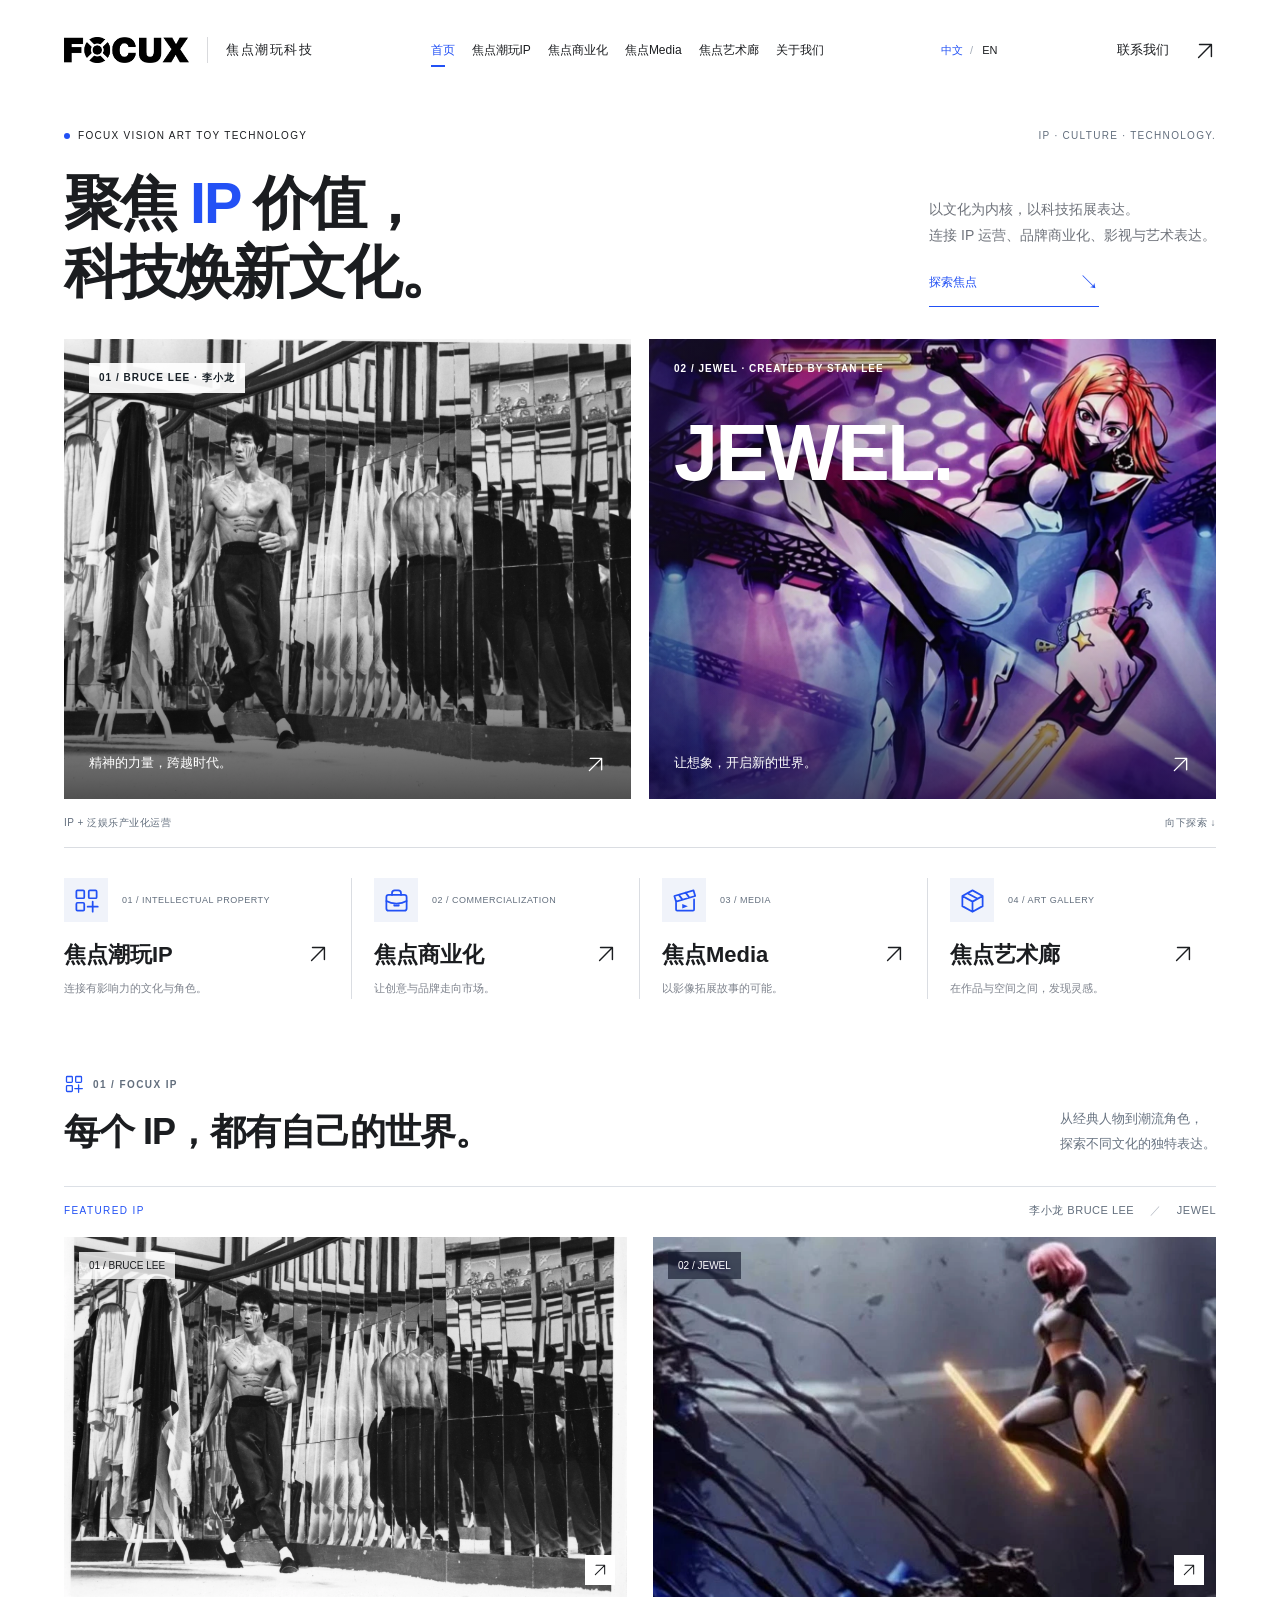
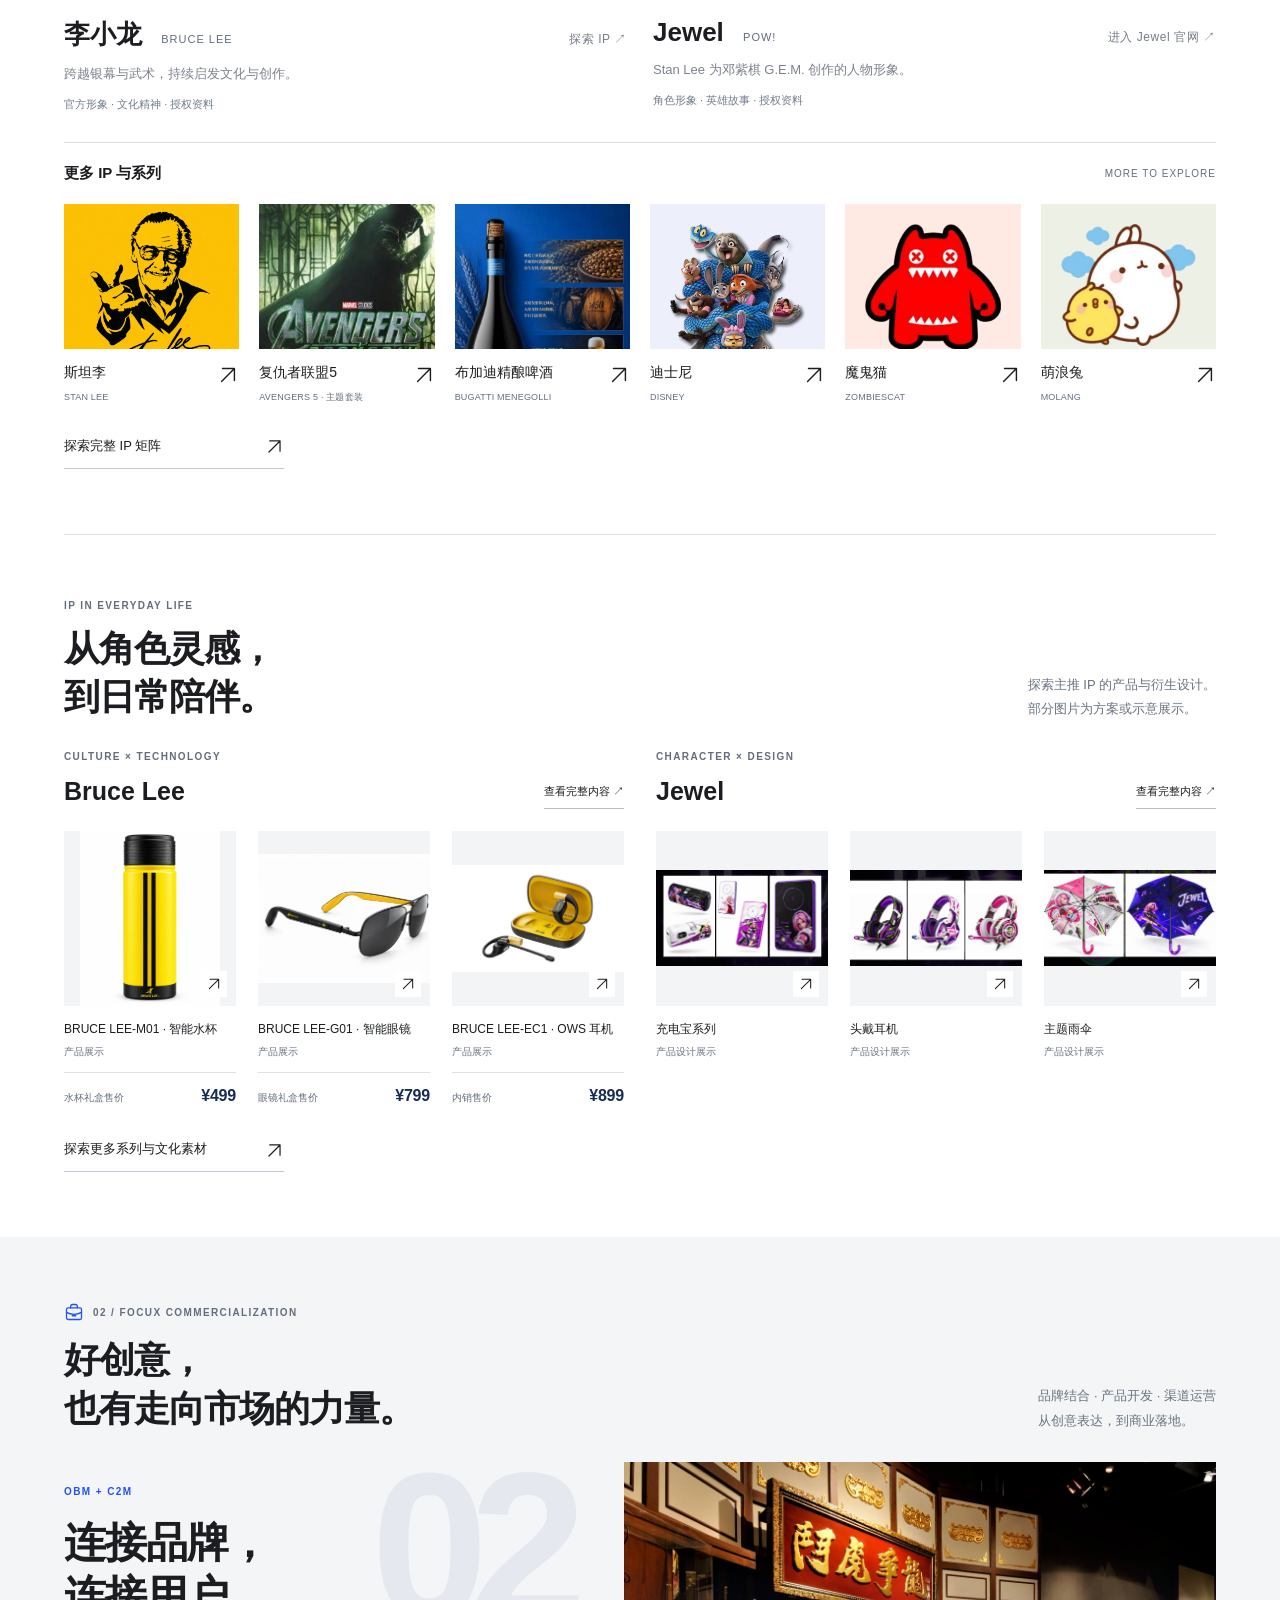
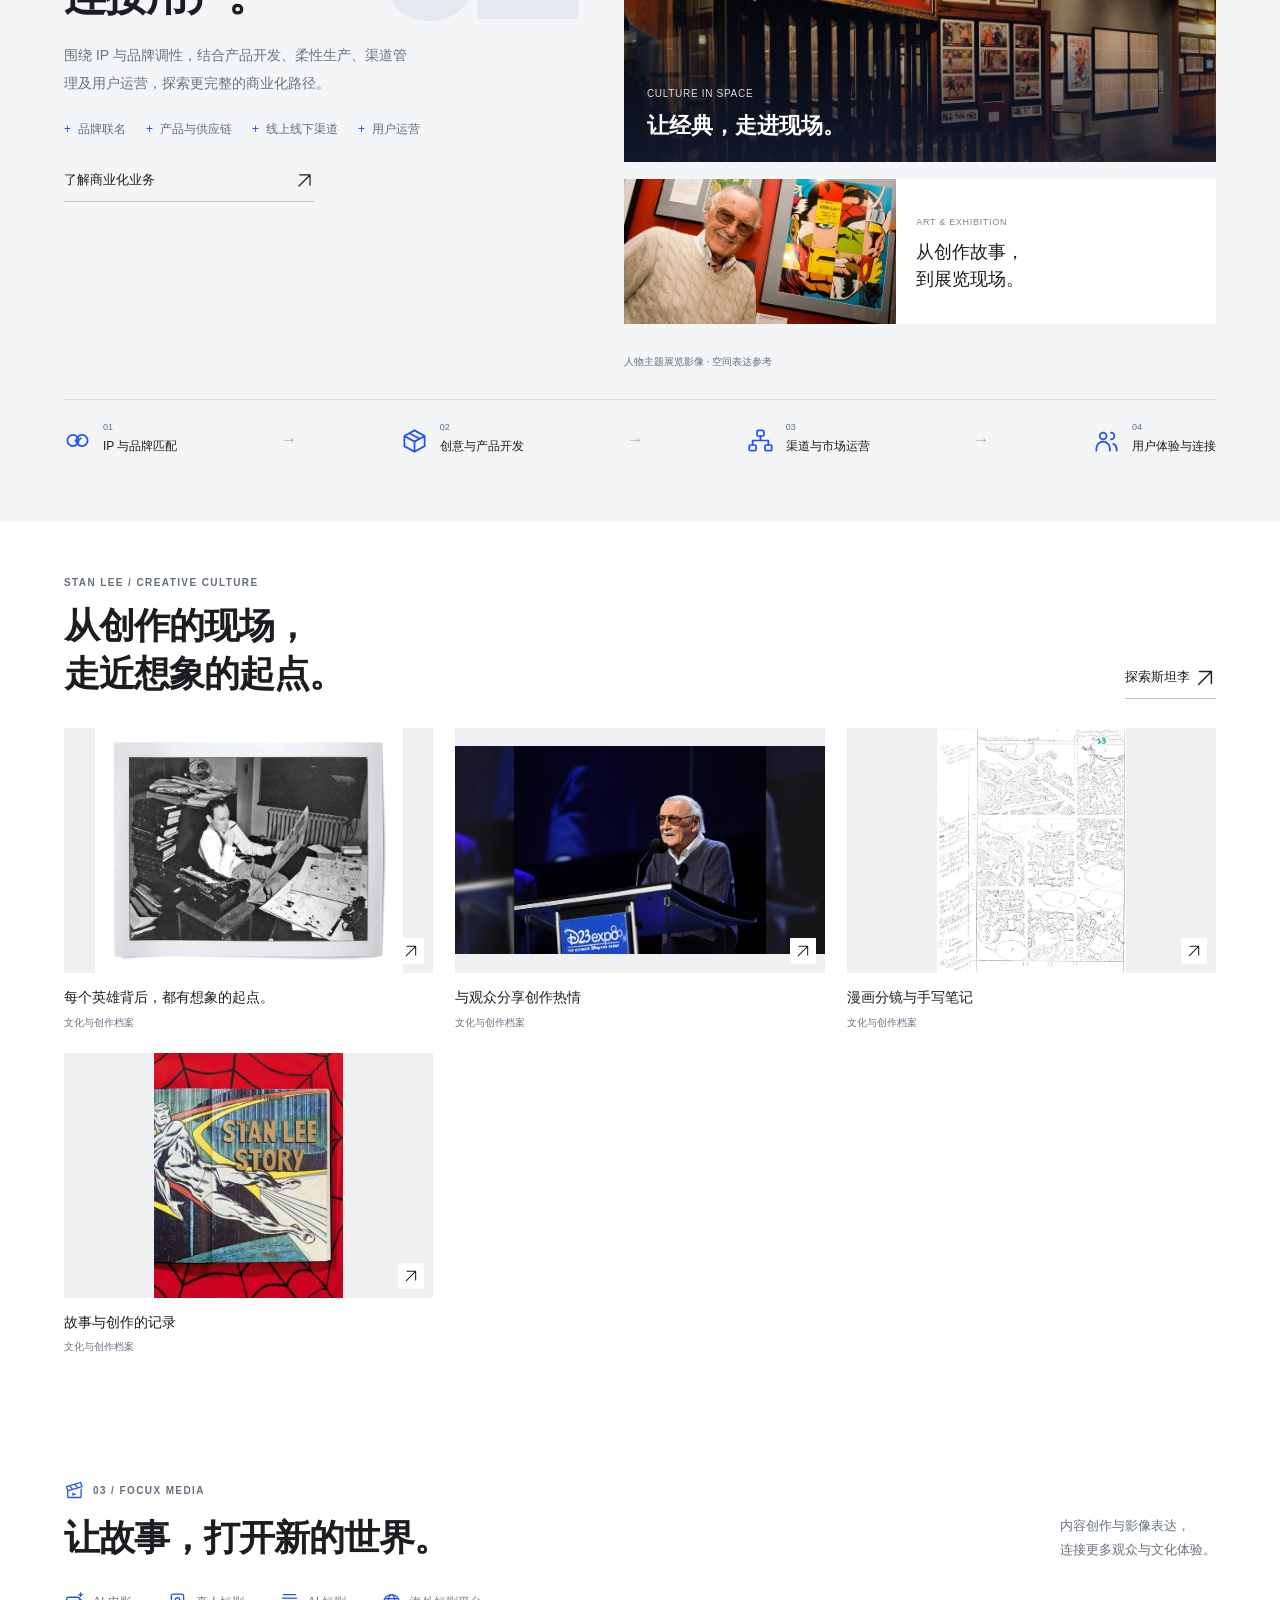
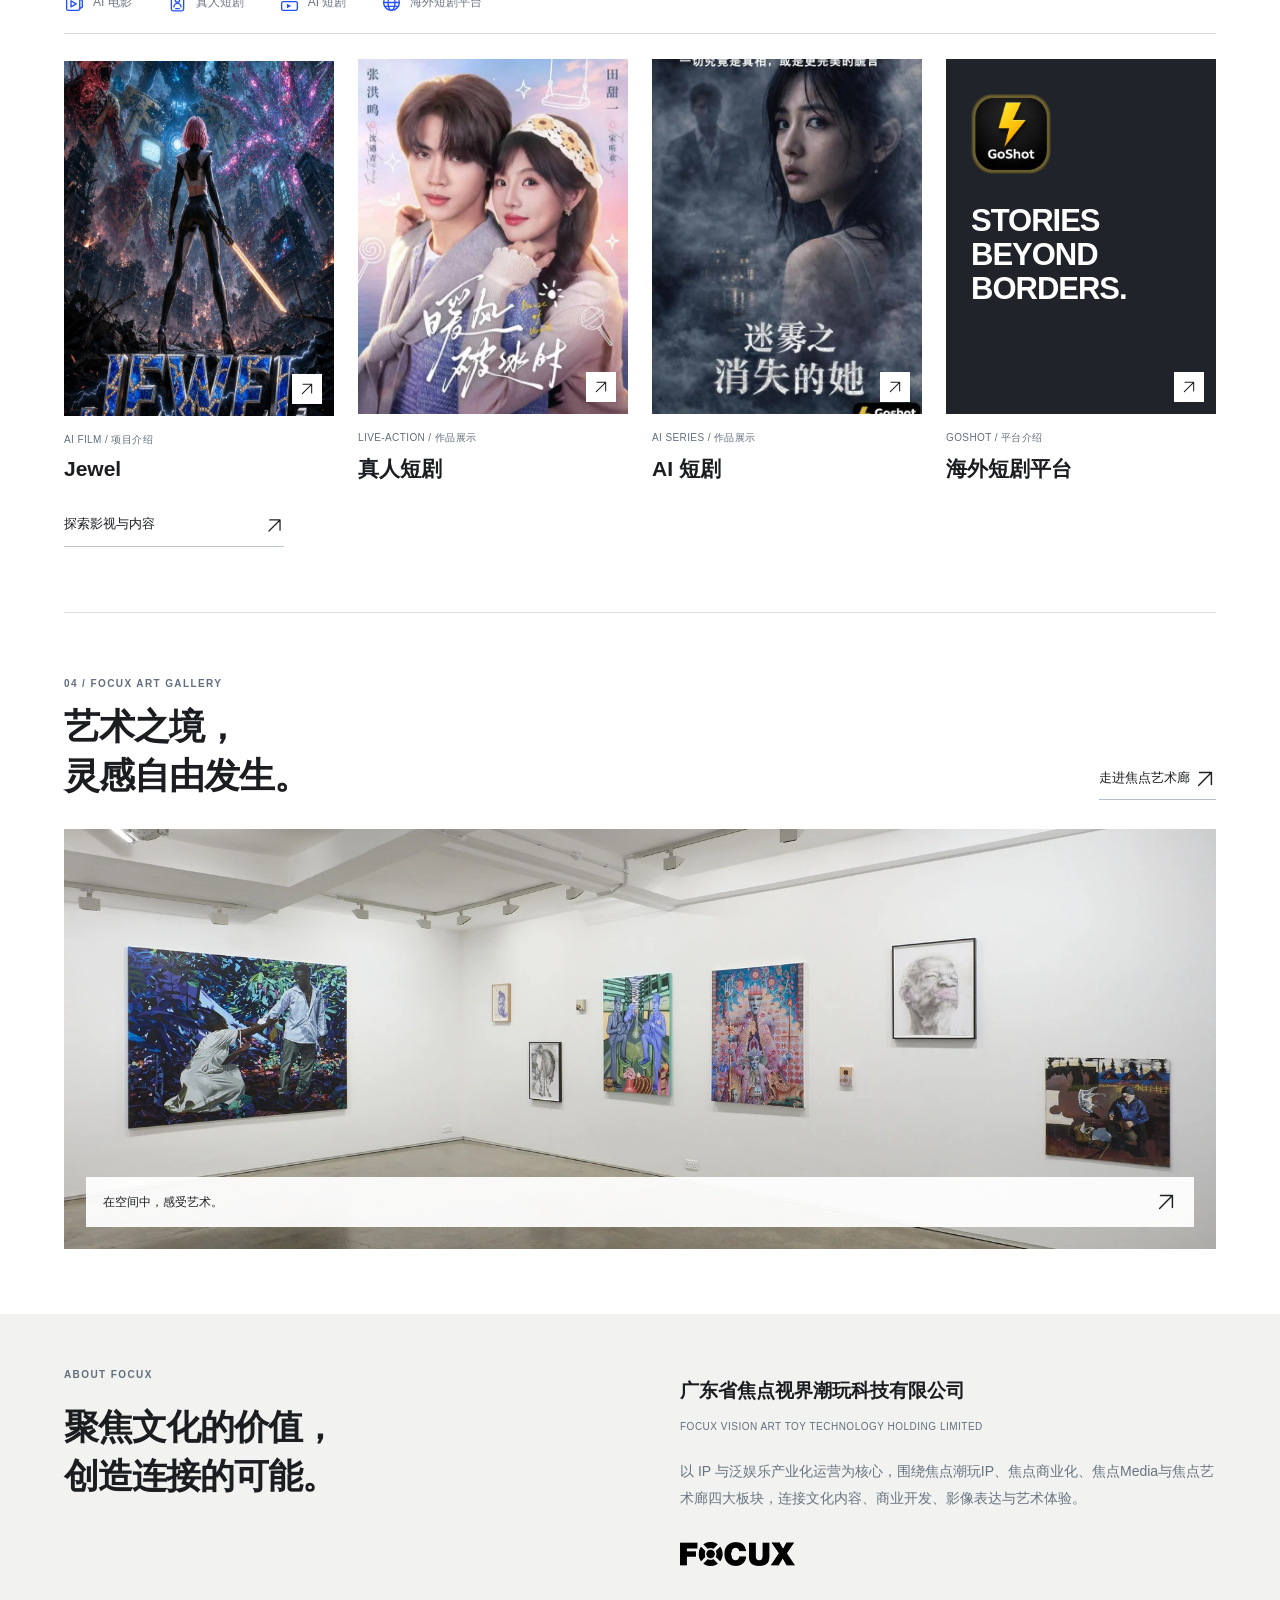
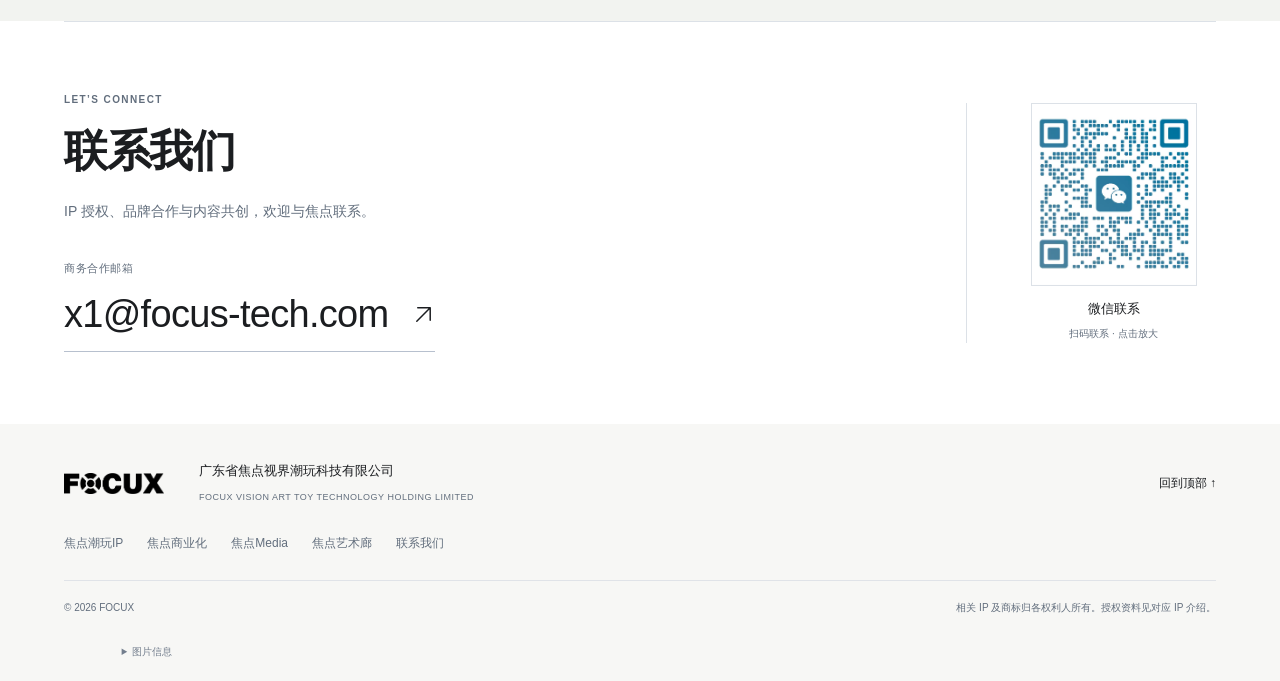
==== commit f7489f7b: "Add files via upload" ====
--- a/index.html
+++ b/index.html
@@ -1 +1,4 @@
-<!doctype html><html lang="zh-CN"><head><meta charset="UTF-8"><meta name="viewport" content="width=device-width,initial-scale=1"><meta name="description" content="广东省焦点视界潮玩科技有限公司，聚焦IP价值，科技焕新文化。探索Bruce Lee与Jewel等IP，以及商业化与影视业务。"><meta name="theme-color" content="#ffffff"><title>FOCUX 焦点潮玩科技｜IP · 商业化 · 影视 · 艺术廊</title><link rel="stylesheet" href="assets/home.css?v=20261109-10"><script defer src="assets/galleries.js?v=20261109-10"></script><script defer src="assets/home.js?v=20261109-10"></script><script src="assets/language.js?v=20261109-10" defer></script><link rel="canonical" href="https://focux-art.com/"><link rel="alternate" hreflang="zh-CN" href="https://focux-art.com/"><link rel="alternate" hreflang="en" href="https://focux-art.com/en/"><link rel="alternate" hreflang="x-default" href="https://focux-art.com/"></head><body><svg xmlns="http://www.w3.org/2000/svg" class="icon-definitions" width="0" height="0" aria-hidden="true" focusable="false"><defs><symbol id="focux-ip" viewBox="0 0 24 24"><rect x="3" y="3" width="7" height="7" rx="1"/><rect x="14" y="3" width="7" height="7" rx="1"/><rect x="3" y="14" width="7" height="7" rx="1"/><path d="M17.5 13v9m-4.5-4.5h9"/></symbol><symbol id="focux-commerce" viewBox="0 0 24 24"><path d="M8 7V5.5A2.5 2.5 0 0 1 10.5 3h3A2.5 2.5 0 0 1 16 5.5V7"/><rect x="3" y="7" width="18" height="14" rx="2"/><path d="M3 12.5c5 3 13 3 18 0M10 14.5v2h4v-2"/></symbol><symbol id="focux-film" viewBox="0 0 24 24"><path d="m3 8 17-5 1.5 5L4.5 13zM7 7l3 4m3-6 3 4M4.5 13v7a1 1 0 0 0 1 1h14a1 1 0 0 0 1-1V11"/><path d="m10 15 5 2-5 2z" fill="currentColor" stroke="none"/></symbol><symbol id="focux-match" viewBox="0 0 24 24"><circle cx="8" cy="12" r="5"/><circle cx="16" cy="12" r="5"/><path d="m10 12 1.5 1.5L15 10"/></symbol><symbol id="focux-design" viewBox="0 0 24 24"><path d="m12 3 9 5-9 5-9-5zM3 8v9l9 5 9-5V8M12 13v9M7.5 5.5l9 5"/></symbol><symbol id="focux-channels" viewBox="0 0 24 24"><rect x="9" y="3" width="6" height="5" rx="1"/><rect x="2" y="16" width="6" height="5" rx="1"/><rect x="16" y="16" width="6" height="5" rx="1"/><path d="M12 8v4m-7 4v-4h14v4"/></symbol><symbol id="focux-users" viewBox="0 0 24 24"><circle cx="9" cy="8" r="3"/><path d="M3 21v-2a6 6 0 0 1 12 0v2M16 5a3 3 0 0 1 0 6m2 4a5 5 0 0 1 3 4v2"/></symbol><symbol id="focux-ai-film" viewBox="0 0 24 24"><rect x="3" y="6" width="15" height="15" rx="2"/><path d="m8 10 6 3.5L8 17zM18 8l3 2v7l-3 2M19 1v4m-2-2h4"/></symbol><symbol id="focux-live" viewBox="0 0 24 24"><rect x="5" y="2.5" width="14" height="19" rx="2"/><circle cx="12" cy="9" r="2.5"/><path d="M8 17a4 4 0 0 1 8 0M10 19h4"/></symbol><symbol id="focux-ai-series" viewBox="0 0 24 24"><path d="M5 3h14M4 7h16"/><rect x="3" y="11" width="18" height="10" rx="2"/><path d="m9 13.5 5 2.5-5 2.5z" fill="currentColor" stroke="none"/></symbol><symbol id="focux-globe" viewBox="0 0 24 24"><circle cx="12" cy="12" r="9"/><ellipse cx="12" cy="12" rx="4" ry="9"/><path d="M3 12h18M4.5 7.5h15m-15 9h15"/></symbol><symbol id="focux-authorization" viewBox="0 0 24 24"><path d="m12 2 8 3v6c0 5-4 8.5-8 11-4-2.5-8-6-8-11V5z"/><path d="m8 11.5 2.5 2.5 5.5-6"/></symbol><symbol id="focux-arrow-up-right" viewBox="0 0 24 24"><path d="M5 19 19 5M6 5h13v13"/></symbol><symbol id="focux-arrow-right" viewBox="0 0 24 24"><path d="M3 12h18m-7-7 7 7-7 7"/></symbol><symbol id="focux-arrow-down" viewBox="0 0 24 24"><path d="M12 3v18m-7-7 7 7 7-7"/></symbol><symbol id="focux-menu" viewBox="0 0 24 24"><path d="M4 6h16M4 12h16M4 18h16"/></symbol><symbol id="focux-close" viewBox="0 0 24 24"><path d="m6 6 12 12M6 18 18 6"/></symbol><symbol id="focux-zoom" viewBox="0 0 24 24"><circle cx="10" cy="10" r="6.5"/><path d="m15 15 6 6M7 10h6m-3-3v6"/></symbol></defs></svg><a class="skip-link" href="#top">跳至正文</a><header><a href="index.html" class="identity" aria-label="焦点潮玩科技首页"><img src="assets/home/focux-logo.webp" alt="FOCUX" width="1812" height="379" decoding="async"><span>焦点潮玩科技</span></a><button class="menu-toggle" aria-expanded="false" aria-controls="main-nav">菜单 <svg class="ui-icon" aria-hidden="true" focusable="false" viewBox="0 0 24 24"><use href="#focux-menu"></use></svg></button><nav id="main-nav"><a href="index.html" class="current" aria-current="page">首页</a><a href="ip.html">焦点 IP</a><a href="business.html">焦点商业化</a><a href="film.html">焦点影视</a><a href="art.html">焦点艺术廊</a><a href="index.html#about">关于我们</a></nav><div class="language-switch" aria-label="语言切换"><span aria-current="true">中文</span><i>/</i><a href="en/index.html" lang="en" hreflang="en" data-language-switch="en">EN</a></div><a class="contact-link" href="index.html#cooperate">商务合作 <span><svg class="ui-icon" aria-hidden="true" focusable="false" viewBox="0 0 24 24"><use href="#focux-arrow-up-right"></use></svg></span></a></header><main id="top"><section class="hero container"><div class="hero-topline"><span><i></i> FOCUX VISION ART TOY TECHNOLOGY</span><span>IP · CULTURE · TECHNOLOGY.</span></div><div class="hero-title"><h1>聚焦 <span class="slogan-ip">IP</span> 价值，<br><span class="slogan-culture">科技焕新文化。</span></h1><div class="hero-description"><p>以文化为内核，以科技拓展表达。<br>连接 IP 运营、品牌商业化、影视与艺术表达。</p><a class="line-link" href="#ip">探索焦点 <span>↘</span></a></div></div><div class="hero-stage hero-stage-featured"><a class="hero-bruce" href="#ip-bruce" aria-label="探索主推IP李小龙"><span class="stage-label">01 / BRUCE LEE · 李小龙</span><img src="assets/home/bruce-mirror-scene.webp" alt="李小龙官方人物形象" fetchpriority="high" width="1800" height="1260" decoding="async"><span class="stage-caption">精神的力量，跨越时代。 <b><svg class="ui-icon" aria-hidden="true" focusable="false" viewBox="0 0 24 24"><use href="#focux-arrow-up-right"></use></svg></b></span></a><a class="hero-jewel" href="#ip-jewel" aria-label="探索主推IP Jewel"><img src="assets/jewel.webp" alt="Jewel角色主视觉" width="1199" height="1200" decoding="async"><span class="stage-label">02 / JEWEL · CREATED BY STAN LEE</span><strong>JEWEL.</strong><span class="stage-caption">让想象，开启新的世界。 <b><svg class="ui-icon" aria-hidden="true" focusable="false" viewBox="0 0 24 24"><use href="#focux-arrow-up-right"></use></svg></b></span></a></div><div class="hero-bottom"><span>IP + 泛娱乐产业化运营</span><span>向下探索 ↓</span></div></section><section class="pillars container" aria-label="四大业务专栏"><a href="ip.html"><div class="pillar-top"><span class="pillar-symbol"><svg class="ui-icon" aria-hidden="true" focusable="false" viewBox="0 0 24 24"><use href="#focux-ip"></use></svg></span><small>01 / INTELLECTUAL PROPERTY</small></div><h2>焦点 IP <b><svg class="ui-icon" aria-hidden="true" focusable="false" viewBox="0 0 24 24"><use href="#focux-arrow-up-right"></use></svg></b></h2><p>连接有影响力的文化与角色。</p></a><a href="business.html"><div class="pillar-top"><span class="pillar-symbol"><svg class="ui-icon" aria-hidden="true" focusable="false" viewBox="0 0 24 24"><use href="#focux-commerce"></use></svg></span><small>02 / COMMERCIALIZATION</small></div><h2>焦点商业化 <b><svg class="ui-icon" aria-hidden="true" focusable="false" viewBox="0 0 24 24"><use href="#focux-arrow-up-right"></use></svg></b></h2><p>让创意与品牌走向市场。</p></a><a href="film.html"><div class="pillar-top"><span class="pillar-symbol"><svg class="ui-icon" aria-hidden="true" focusable="false" viewBox="0 0 24 24"><use href="#focux-film"></use></svg></span><small>03 / FILM & ENTERTAINMENT</small></div><h2>焦点影视 <b><svg class="ui-icon" aria-hidden="true" focusable="false" viewBox="0 0 24 24"><use href="#focux-arrow-up-right"></use></svg></b></h2><p>以影像拓展故事的可能。</p></a><a href="art.html"><div class="pillar-top"><span class="pillar-symbol"><svg class="ui-icon" aria-hidden="true" focusable="false" viewBox="0 0 24 24"><use href="#focux-design"></use></svg></span><small>04 / ART GALLERY</small></div><h2>焦点艺术廊 <b><svg class="ui-icon" aria-hidden="true" focusable="false" viewBox="0 0 24 24"><use href="#focux-arrow-up-right"></use></svg></b></h2><p>在作品与空间之间，发现灵感。</p></a></section><section class="ip-section container section" id="ip"><div class="section-head"><div><p class="eyebrow icon-eyebrow"><svg class="ui-icon" aria-hidden="true" focusable="false" viewBox="0 0 24 24"><use href="#focux-ip"></use></svg>01 / FOCUX IP</p><h2>每个 IP，<br class="mobile-break">都有自己的世界。</h2></div><p class="section-intro">从经典人物到潮流角色，<br>探索不同文化的独特表达。</p></div><div class="featured-ip-heading"><span>FEATURED IP</span><p>李小龙 BRUCE LEE <i>／</i> JEWEL</p></div><div class="ip-grid featured-ip-grid"><button class="ip-card ip-bruce" id="ip-bruce" data-ip="bruce"><div class="ip-image"><img src="assets/home/bruce-mirror-scene.webp" alt="李小龙官方镜室影像" loading="lazy" width="1281" height="1600" decoding="async"><span>01 / BRUCE LEE</span><b><svg class="ui-icon" aria-hidden="true" focusable="false" viewBox="0 0 24 24"><use href="#focux-arrow-up-right"></use></svg></b></div><div class="ip-caption"><h3>李小龙 <em>BRUCE LEE</em></h3><span>探索 IP ↗</span></div><p>跨越银幕与武术，持续启发文化与创作。</p><small>官方形象 · 文化精神 · 授权资料</small></button><button class="ip-card ip-jewel" id="ip-jewel" data-ip="jewel"><div class="ip-image"><img src="assets/home/jewel-world.webp" alt="Jewel角色世界场景" loading="lazy" width="807" height="807" decoding="async"><span>02 / JEWEL</span><b><svg class="ui-icon" aria-hidden="true" focusable="false" viewBox="0 0 24 24"><use href="#focux-arrow-up-right"></use></svg></b></div><div class="ip-caption"><h3>Jewel <em>POW!</em></h3><span>探索 IP ↗</span></div><p>Stan Lee 为邓紫棋 G.E.M. 创作的人物形象。</p><small>角色形象 · 英雄故事 · 授权资料</small></button></div><div class="secondary-ip-heading"><p>更多 IP 与系列</p><span>MORE TO EXPLORE</span></div><div class="secondary-ip-grid"><button data-ip="molang"><div class="secondary-visual secondary-molang"><img src="assets/molang.webp" alt="萌浪兔" loading="lazy" width="651" height="586" decoding="async"></div><h3>萌浪兔 <b><svg class="ui-icon" aria-hidden="true" focusable="false" viewBox="0 0 24 24"><use href="#focux-arrow-up-right"></use></svg></b></h3><small>MOLANG</small></button><button data-ip="disney"><div class="secondary-visual secondary-disney"><img src="assets/disney.webp" alt="迪士尼" loading="lazy" width="1065" height="1200" decoding="async"></div><h3>迪士尼 <b><svg class="ui-icon" aria-hidden="true" focusable="false" viewBox="0 0 24 24"><use href="#focux-arrow-up-right"></use></svg></b></h3><small>DISNEY</small></button><button data-ip="cat"><div class="secondary-visual secondary-cat"><img src="assets/cat.webp" alt="魔鬼猫" loading="lazy" width="426" height="396" decoding="async"></div><h3>魔鬼猫 <b><svg class="ui-icon" aria-hidden="true" focusable="false" viewBox="0 0 24 24"><use href="#focux-arrow-up-right"></use></svg></b></h3><small>ZOMBIESCAT</small></button><button data-ip="avengers"><div class="secondary-visual secondary-avengers"><img src="assets/home/avengers.webp" alt="复仇者联盟5" loading="lazy" width="250" height="377" decoding="async"></div><h3>复仇者联盟5 <b><svg class="ui-icon" aria-hidden="true" focusable="false" viewBox="0 0 24 24"><use href="#focux-arrow-up-right"></use></svg></b></h3><small>AVENGERS 5 · 主题套装</small></button><button data-ip="stan"><div class="secondary-visual secondary-stan"><img src="assets/stan.webp" alt="斯坦李" loading="lazy" width="1200" height="1200" decoding="async"></div><h3>斯坦李 <b><svg class="ui-icon" aria-hidden="true" focusable="false" viewBox="0 0 24 24"><use href="#focux-arrow-up-right"></use></svg></b></h3><small>STAN LEE</small></button><button data-ip="bugatti"><div class="secondary-visual secondary-bugatti"><img src="assets/home/s30-image90.webp" alt="布加迪精酿啤酒品牌系列" loading="lazy" width="975" height="1300" decoding="async"></div><h3>布加迪精酿啤酒 <b><svg class="ui-icon" aria-hidden="true" focusable="false" viewBox="0 0 24 24"><use href="#focux-arrow-up-right"></use></svg></b></h3><small>BUGATTI MENEGOLLI</small></button></div><a class="column-link" href="ip.html">探索完整 IP 矩阵 <span><svg class="ui-icon" aria-hidden="true" focusable="false" viewBox="0 0 24 24"><use href="#focux-arrow-up-right"></use></svg></span></a></section><section class="series-section container section" id="series"><div class="section-head"><div><p class="eyebrow">IP IN EVERYDAY LIFE</p><h2>从角色灵感，<br>到日常陪伴。</h2></div><p class="section-intro">探索主推 IP 的产品与衍生设计。<br>部分图片为方案或示意展示。</p></div><div class="brand-preview-grid"><article class="brand-gallery" id="series-bruce"><div class="brand-gallery-heading"><div><p class="eyebrow">CULTURE × TECHNOLOGY</p><h3>Bruce Lee</h3></div><button class="plain-link" data-ip="bruce">查看完整内容 ↗</button></div><div class="gallery-grid"><button class="gallery-tile" data-gallery-open="bruce-s3-image10" aria-label="放大查看BRUCE LEE-M01 · 智能水杯"><span class="gallery-picture"><img src="assets/gallery/bruce-s3-image10.webp" alt="BRUCE LEE-M01 · 智能水杯" loading="lazy" decoding="async"><b><svg class="ui-icon" aria-hidden="true" focusable="false" viewBox="0 0 24 24"><use href="#focux-arrow-up-right"></use></svg></b></span><span class="gallery-title">BRUCE LEE-M01 · 智能水杯</span><small>产品展示</small></button><button class="gallery-tile" data-gallery-open="bruce-s7-image27" aria-label="放大查看BRUCE LEE-G01 · 智能眼镜"><span class="gallery-picture"><img src="assets/gallery/bruce-s7-image27.webp" alt="BRUCE LEE-G01 · 智能眼镜" loading="lazy" decoding="async"><b><svg class="ui-icon" aria-hidden="true" focusable="false" viewBox="0 0 24 24"><use href="#focux-arrow-up-right"></use></svg></b></span><span class="gallery-title">BRUCE LEE-G01 · 智能眼镜</span><small>产品展示</small></button><button class="gallery-tile" data-gallery-open="bruce-s14-image52" aria-label="放大查看BRUCE LEE-EC1 · OWS 耳机"><span class="gallery-picture"><img src="assets/gallery/bruce-s14-image52.webp" alt="BRUCE LEE-EC1 · OWS 耳机" loading="lazy" decoding="async"><b><svg class="ui-icon" aria-hidden="true" focusable="false" viewBox="0 0 24 24"><use href="#focux-arrow-up-right"></use></svg></b></span><span class="gallery-title">BRUCE LEE-EC1 · OWS 耳机</span><small>产品展示</small></button></div></article><article class="brand-gallery" id="series-jewel"><div class="brand-gallery-heading"><div><p class="eyebrow">CHARACTER × DESIGN</p><h3>Jewel</h3></div><button class="plain-link" data-ip="jewel">查看完整内容 ↗</button></div><div class="gallery-grid"><button class="gallery-tile" data-gallery-open="jewel-13" aria-label="放大查看充电宝系列"><span class="gallery-picture"><img src="assets/gallery/jewel-13.webp" alt="充电宝系列" loading="lazy" decoding="async"><b><svg class="ui-icon" aria-hidden="true" focusable="false" viewBox="0 0 24 24"><use href="#focux-arrow-up-right"></use></svg></b></span><span class="gallery-title">充电宝系列</span><small>产品设计展示</small></button><button class="gallery-tile" data-gallery-open="jewel-18" aria-label="放大查看头戴耳机"><span class="gallery-picture"><img src="assets/gallery/jewel-18.webp" alt="头戴耳机" loading="lazy" decoding="async"><b><svg class="ui-icon" aria-hidden="true" focusable="false" viewBox="0 0 24 24"><use href="#focux-arrow-up-right"></use></svg></b></span><span class="gallery-title">头戴耳机</span><small>产品设计展示</small></button><button class="gallery-tile" data-gallery-open="jewel-31" aria-label="放大查看主题雨伞"><span class="gallery-picture"><img src="assets/gallery/jewel-31.webp" alt="主题雨伞" loading="lazy" decoding="async"><b><svg class="ui-icon" aria-hidden="true" focusable="false" viewBox="0 0 24 24"><use href="#focux-arrow-up-right"></use></svg></b></span><span class="gallery-title">主题雨伞</span><small>产品设计展示</small></button></div></article></div><a class="column-link" href="ip.html#series">探索更多系列与文化素材 <span><svg class="ui-icon" aria-hidden="true" focusable="false" viewBox="0 0 24 24"><use href="#focux-arrow-up-right"></use></svg></span></a></section><section class="business-section section" id="business"><div class="container"><div class="section-head"><div><p class="eyebrow icon-eyebrow"><svg class="ui-icon" aria-hidden="true" focusable="false" viewBox="0 0 24 24"><use href="#focux-commerce"></use></svg>02 / FOCUX COMMERCIALIZATION</p><h2>好创意，<br>也有走向市场的力量。</h2></div><p class="section-intro">品牌结合 · 产品开发 · 渠道运营<br>从创意表达，到商业落地。</p></div><div class="business-editorial"><div class="business-copy"><span class="big-number">02</span><p class="eyebrow">OBM + C2M</p><h3>连接品牌，<br>连接用户。</h3><p>围绕 IP 与品牌调性，结合产品开发、柔性生产、渠道管理及用户运营，探索更完整的商业化路径。</p><div class="business-tags"><span>品牌联名</span><span>产品与供应链</span><span>线上线下渠道</span><span>用户运营</span></div><a href="business.html" class="line-link">了解商业化业务 <span><svg class="ui-icon" aria-hidden="true" focusable="false" viewBox="0 0 24 24"><use href="#focux-arrow-up-right"></use></svg></span></a></div><div class="market-scenes" aria-label="人物文化展陈参考"><figure class="market-main"><img src="assets/editorial/bruce-exhibition.webp" alt="李小龙个人展览现场" loading="lazy" width="1600" height="900" decoding="async"><figcaption><span>CULTURE IN SPACE</span><h3>让经典，走进现场。</h3></figcaption></figure><figure class="market-secondary"><img src="assets/editorial/stan-exhibition.webp" alt="Stan Lee个人回顾展现场" loading="lazy" width="474" height="275" decoding="async"><figcaption><span>ART & EXHIBITION</span><h3>从创作故事，<br>到展览现场。</h3></figcaption></figure><p class="exhibition-note">人物主题展览影像 · 空间表达参考</p></div></div><div class="process"><span class="process-step"><svg class="ui-icon" aria-hidden="true" focusable="false" viewBox="0 0 24 24"><use href="#focux-match"></use></svg><span><i>01</i><strong>IP 与品牌匹配</strong></span></span><b>→</b><span class="process-step"><svg class="ui-icon" aria-hidden="true" focusable="false" viewBox="0 0 24 24"><use href="#focux-design"></use></svg><span><i>02</i><strong>创意与产品开发</strong></span></span><b>→</b><span class="process-step"><svg class="ui-icon" aria-hidden="true" focusable="false" viewBox="0 0 24 24"><use href="#focux-channels"></use></svg><span><i>03</i><strong>渠道与市场运营</strong></span></span><b>→</b><span class="process-step"><svg class="ui-icon" aria-hidden="true" focusable="false" viewBox="0 0 24 24"><use href="#focux-users"></use></svg><span><i>04</i><strong>用户体验与连接</strong></span></span></div></div></section><section class="stan-preview container"><div class="section-head"><div><p class="eyebrow">STAN LEE / CREATIVE CULTURE</p><h2>从创作的现场，<br>走近想象的起点。</h2></div><a class="plain-link" href="ip.html#culture-stan">探索斯坦李 <svg class="ui-icon" aria-hidden="true" viewBox="0 0 24 24"><use href="#focux-arrow-up-right"></use></svg></a></div><div class="gallery-grid"><button class="gallery-tile" data-gallery-open="culture-stan-0"><span class="gallery-picture"><img src="assets/editorial/stan-working.webp" alt="每个英雄背后，都有想象的起点。" loading="lazy"><b><svg class="ui-icon" aria-hidden="true" viewBox="0 0 24 24"><use href="#focux-arrow-up-right"></use></svg></b></span><span class="gallery-title">每个英雄背后，都有想象的起点。</span><small>文化与创作档案</small></button><button class="gallery-tile" data-gallery-open="culture-stan-1"><span class="gallery-picture"><img src="assets/editorial/stan-stage.webp" alt="与观众分享创作热情" loading="lazy"><b><svg class="ui-icon" aria-hidden="true" viewBox="0 0 24 24"><use href="#focux-arrow-up-right"></use></svg></b></span><span class="gallery-title">与观众分享创作热情</span><small>文化与创作档案</small></button><button class="gallery-tile" data-gallery-open="culture-stan-2"><span class="gallery-picture"><img src="assets/gallery/stan-s5-image7.webp" alt="漫画分镜与手写笔记" loading="lazy"><b><svg class="ui-icon" aria-hidden="true" viewBox="0 0 24 24"><use href="#focux-arrow-up-right"></use></svg></b></span><span class="gallery-title">漫画分镜与手写笔记</span><small>文化与创作档案</small></button><button class="gallery-tile" data-gallery-open="culture-stan-3"><span class="gallery-picture"><img src="assets/gallery/stan-s57-image150.webp" alt="故事与创作的记录" loading="lazy"><b><svg class="ui-icon" aria-hidden="true" viewBox="0 0 24 24"><use href="#focux-arrow-up-right"></use></svg></b></span><span class="gallery-title">故事与创作的记录</span><small>文化与创作档案</small></button></div></section><section class="film-section container section" id="film"><div class="section-head"><div><p class="eyebrow icon-eyebrow"><svg class="ui-icon" aria-hidden="true" focusable="false" viewBox="0 0 24 24"><use href="#focux-film"></use></svg>03 / FOCUX FILM</p><h2>让故事，<br class="mobile-break">打开新的世界。</h2></div><p class="section-intro">内容创作与影像表达，<br>连接更多观众与文化体验。</p></div><div class="film-types"><span><svg class="ui-icon" aria-hidden="true" focusable="false" viewBox="0 0 24 24"><use href="#focux-ai-film"></use></svg>AI 电影</span><span><svg class="ui-icon" aria-hidden="true" focusable="false" viewBox="0 0 24 24"><use href="#focux-live"></use></svg>真人短剧</span><span><svg class="ui-icon" aria-hidden="true" focusable="false" viewBox="0 0 24 24"><use href="#focux-ai-series"></use></svg>AI 短剧</span><span><svg class="ui-icon" aria-hidden="true" focusable="false" viewBox="0 0 24 24"><use href="#focux-globe"></use></svg>海外短剧平台</span></div><div class="poster-grid"><button class="poster" data-film="jewel"><div><img src="assets/home/s33-image118.webp" alt="公司PPT中的Jewel电影项目海报" loading="lazy" width="735" height="1300" decoding="async"><b><svg class="ui-icon" aria-hidden="true" focusable="false" viewBox="0 0 24 24"><use href="#focux-arrow-up-right"></use></svg></b></div><small>AI FILM / 项目介绍</small><h3>Jewel</h3></button><button class="poster" data-film="live"><div><img src="assets/home/s39-image143.webp" alt="公司PPT中的真人短剧展示" loading="lazy" width="595" height="794" decoding="async"><b><svg class="ui-icon" aria-hidden="true" focusable="false" viewBox="0 0 24 24"><use href="#focux-arrow-up-right"></use></svg></b></div><small>LIVE-ACTION / 作品展示</small><h3>真人短剧</h3></button><button class="poster" data-film="ai"><div><img src="assets/home/s40-image151.webp" alt="公司PPT中的AI短剧展示" loading="lazy" width="600" height="845" decoding="async"><b><svg class="ui-icon" aria-hidden="true" focusable="false" viewBox="0 0 24 24"><use href="#focux-arrow-up-right"></use></svg></b></div><small>AI SERIES / 作品展示</small><h3>AI 短剧</h3></button><button class="poster platform" data-film="goshot"><div><img src="assets/home/s41-image158.webp" alt="GoShot平台标识" loading="lazy" width="846" height="838" decoding="async"><span>STORIES<br>BEYOND<br>BORDERS.</span><b><svg class="ui-icon" aria-hidden="true" focusable="false" viewBox="0 0 24 24"><use href="#focux-arrow-up-right"></use></svg></b></div><small>GOSHOT / 平台介绍</small><h3>海外短剧平台</h3></button></div><a class="column-link" href="film.html">探索影视与内容 <span><svg class="ui-icon" aria-hidden="true" focusable="false" viewBox="0 0 24 24"><use href="#focux-arrow-up-right"></use></svg></span></a></section><section class="home-art-preview container section"><div class="section-head"><div><p class="eyebrow">04 / FOCUX ART GALLERY</p><h2>艺术之境，<br>灵感自由发生。</h2></div><a class="plain-link" href="art.html">走进焦点艺术廊 <svg class="ui-icon" aria-hidden="true" focusable="false" viewBox="0 0 24 24"><use href="#focux-arrow-up-right"></use></svg></a></div><a href="art.html" class="home-art-image"><img src="assets/editorial/art-gallery.webp" alt="艺术作品与明亮的画廊空间" loading="lazy"><span>在空间中，感受艺术。 <svg class="ui-icon" aria-hidden="true" focusable="false" viewBox="0 0 24 24"><use href="#focux-arrow-up-right"></use></svg></span></a></section><section class="about-section" id="about"><div class="container about-grid"><div><p class="eyebrow">ABOUT FOCUX</p><h2>聚焦文化的价值，<br>创造连接的可能。</h2></div><div class="about-copy"><h3>广东省焦点视界潮玩科技有限公司</h3><p class="english-name">FOCUX VISION ART TOY TECHNOLOGY HOLDING LIMITED</p><p>以 IP 与泛娱乐产业化运营为核心，围绕焦点 IP、焦点商业化、焦点影视与焦点艺术廊四大板块，连接文化内容、商业开发、影像表达与艺术体验。</p><img src="assets/home/focux-logo.webp" alt="FOCUX" loading="lazy" width="1812" height="379" decoding="async"></div></div></section><section class="cooperate-section container" id="cooperate"><div><p class="eyebrow">LET’S CONNECT</p><h2>下一个可能，<br>从这里开始。</h2></div><div><p>探索 IP、品牌商业化、影视内容与艺术表达的合作。</p><div class="cooperate-links"><a href="ip.html"><svg class="ui-icon" aria-hidden="true" focusable="false" viewBox="0 0 24 24"><use href="#focux-ip"></use></svg>了解 IP 合作 ↗</a><a href="business.html"><svg class="ui-icon" aria-hidden="true" focusable="false" viewBox="0 0 24 24"><use href="#focux-commerce"></use></svg>了解商业化合作 ↗</a><a href="film.html"><svg class="ui-icon" aria-hidden="true" focusable="false" viewBox="0 0 24 24"><use href="#focux-film"></use></svg>了解影视合作 ↗</a></div></div></section></main><footer><div class="footer-top"><a href="index.html"><img src="assets/home/focux-logo.webp" alt="FOCUX" width="1812" height="379" decoding="async"></a><p>广东省焦点视界潮玩科技有限公司<br><span>FOCUX VISION ART TOY TECHNOLOGY HOLDING LIMITED</span></p><a class="back-top" href="#top">回到顶部 ↑</a></div><div class="footer-nav"><a href="ip.html">焦点 IP</a><a href="business.html">焦点商业化</a><a href="film.html">焦点影视</a><a href="art.html">焦点艺术廊</a></div><div class="footer-bottom"><span>© 2026 FOCUX</span><span>相关 IP 及商标归各权利人所有。授权资料见对应 IP 介绍。</span></div><details class="image-credits"><summary>图片信息</summary><div>人物展陈图像：<a href="https://www.museums.gov.hk/en/web/portal/exhibition017.html" target="_blank" rel="noopener">香港文化博物馆</a>；Stan Lee 回顾展照片：Mat Szwajkos / Getty Images，图源 <a href="https://www.techtimes.com/articles/285565/20221228/disney-marvel-announces-stan-lee-documentary-2024.htm" target="_blank" rel="noopener">TechTimes</a>。外部展览影像用于文化展陈参考。</div></details></footer><dialog id="detail-dialog" aria-label="IP与影视项目详情"><button class="dialog-close" aria-label="关闭详情"><svg class="ui-icon" aria-hidden="true" focusable="false" viewBox="0 0 24 24"><use href="#focux-close"></use></svg></button><div id="detail-content"></div></dialog></body></html>+<!doctype html><html lang="zh-CN"><head><meta charset="UTF-8"><meta name="viewport" content="width=device-width,initial-scale=1"><meta name="description" content="广东省焦点视界潮玩科技有限公司，聚焦IP价值，科技焕新文化。探索Bruce Lee与Jewel等IP，以及商业化与影视业务。"><meta name="theme-color" content="#ffffff"><title>FOCUX 焦点潮玩科技｜IP · 商业化 · 影视 · 艺术廊</title><link rel="stylesheet" href="assets/home.css?v=20261111-11"><script defer src="assets/galleries.js?v=20261111-11"></script><script defer src="assets/home.js?v=20261111-11"></script><script src="assets/language.js?v=20261111-11" defer></script><link rel="canonical" href="https://focux-art.com/"><link rel="alternate" hreflang="zh-CN" href="https://focux-art.com/"><link rel="alternate" hreflang="en" href="https://focux-art.com/en/"><link rel="alternate" hreflang="x-default" href="https://focux-art.com/"></head><body><svg xmlns="http://www.w3.org/2000/svg" class="icon-definitions" width="0" height="0" aria-hidden="true" focusable="false"><defs><symbol id="focux-ip" viewBox="0 0 24 24"><rect x="3" y="3" width="7" height="7" rx="1"/><rect x="14" y="3" width="7" height="7" rx="1"/><rect x="3" y="14" width="7" height="7" rx="1"/><path d="M17.5 13v9m-4.5-4.5h9"/></symbol><symbol id="focux-commerce" viewBox="0 0 24 24"><path d="M8 7V5.5A2.5 2.5 0 0 1 10.5 3h3A2.5 2.5 0 0 1 16 5.5V7"/><rect x="3" y="7" width="18" height="14" rx="2"/><path d="M3 12.5c5 3 13 3 18 0M10 14.5v2h4v-2"/></symbol><symbol id="focux-film" viewBox="0 0 24 24"><path d="m3 8 17-5 1.5 5L4.5 13zM7 7l3 4m3-6 3 4M4.5 13v7a1 1 0 0 0 1 1h14a1 1 0 0 0 1-1V11"/><path d="m10 15 5 2-5 2z" fill="currentColor" stroke="none"/></symbol><symbol id="focux-match" viewBox="0 0 24 24"><circle cx="8" cy="12" r="5"/><circle cx="16" cy="12" r="5"/><path d="m10 12 1.5 1.5L15 10"/></symbol><symbol id="focux-design" viewBox="0 0 24 24"><path d="m12 3 9 5-9 5-9-5zM3 8v9l9 5 9-5V8M12 13v9M7.5 5.5l9 5"/></symbol><symbol id="focux-channels" viewBox="0 0 24 24"><rect x="9" y="3" width="6" height="5" rx="1"/><rect x="2" y="16" width="6" height="5" rx="1"/><rect x="16" y="16" width="6" height="5" rx="1"/><path d="M12 8v4m-7 4v-4h14v4"/></symbol><symbol id="focux-users" viewBox="0 0 24 24"><circle cx="9" cy="8" r="3"/><path d="M3 21v-2a6 6 0 0 1 12 0v2M16 5a3 3 0 0 1 0 6m2 4a5 5 0 0 1 3 4v2"/></symbol><symbol id="focux-ai-film" viewBox="0 0 24 24"><rect x="3" y="6" width="15" height="15" rx="2"/><path d="m8 10 6 3.5L8 17zM18 8l3 2v7l-3 2M19 1v4m-2-2h4"/></symbol><symbol id="focux-live" viewBox="0 0 24 24"><rect x="5" y="2.5" width="14" height="19" rx="2"/><circle cx="12" cy="9" r="2.5"/><path d="M8 17a4 4 0 0 1 8 0M10 19h4"/></symbol><symbol id="focux-ai-series" viewBox="0 0 24 24"><path d="M5 3h14M4 7h16"/><rect x="3" y="11" width="18" height="10" rx="2"/><path d="m9 13.5 5 2.5-5 2.5z" fill="currentColor" stroke="none"/></symbol><symbol id="focux-globe" viewBox="0 0 24 24"><circle cx="12" cy="12" r="9"/><ellipse cx="12" cy="12" rx="4" ry="9"/><path d="M3 12h18M4.5 7.5h15m-15 9h15"/></symbol><symbol id="focux-authorization" viewBox="0 0 24 24"><path d="m12 2 8 3v6c0 5-4 8.5-8 11-4-2.5-8-6-8-11V5z"/><path d="m8 11.5 2.5 2.5 5.5-6"/></symbol><symbol id="focux-arrow-up-right" viewBox="0 0 24 24"><path d="M5 19 19 5M6 5h13v13"/></symbol><symbol id="focux-arrow-right" viewBox="0 0 24 24"><path d="M3 12h18m-7-7 7 7-7 7"/></symbol><symbol id="focux-arrow-down" viewBox="0 0 24 24"><path d="M12 3v18m-7-7 7 7 7-7"/></symbol><symbol id="focux-menu" viewBox="0 0 24 24"><path d="M4 6h16M4 12h16M4 18h16"/></symbol><symbol id="focux-close" viewBox="0 0 24 24"><path d="m6 6 12 12M6 18 18 6"/></symbol><symbol id="focux-zoom" viewBox="0 0 24 24"><circle cx="10" cy="10" r="6.5"/><path d="m15 15 6 6M7 10h6m-3-3v6"/></symbol></defs></svg><a class="skip-link" href="#top">跳至正文</a><header><a href="index.html" class="identity" aria-label="焦点潮玩科技首页"><img src="assets/home/focux-logo.webp" alt="FOCUX" width="1812" height="379" decoding="async"><span>焦点潮玩科技</span></a><button class="menu-toggle" aria-expanded="false" aria-controls="main-nav">菜单 <svg class="ui-icon" aria-hidden="true" focusable="false" viewBox="0 0 24 24"><use href="#focux-menu"></use></svg></button><nav id="main-nav"><a href="index.html" class="current" aria-current="page">首页</a><a href="ip.html">焦点潮玩IP</a><a href="business.html">焦点商业化</a><a href="film.html">焦点Media</a><a href="art.html">焦点艺术廊</a><a href="index.html#about">关于我们</a><a class="mobile-contact" href="#contact">联系我们</a></nav><div class="language-switch" aria-label="语言切换"><span aria-current="true">中文</span><i>/</i><a href="en/index.html" lang="en" hreflang="en" data-language-switch="en">EN</a></div><a class="contact-link" href="#contact">联系我们 <span><svg class="ui-icon" aria-hidden="true" focusable="false" viewBox="0 0 24 24"><use href="#focux-arrow-up-right"></use></svg></span></a></header><main id="top"><section class="hero container"><div class="hero-topline"><span><i></i> FOCUX VISION ART TOY TECHNOLOGY</span><span>IP · CULTURE · TECHNOLOGY.</span></div><div class="hero-title"><h1>聚焦 <span class="slogan-ip">IP</span> 价值，<br><span class="slogan-culture">科技焕新文化。</span></h1><div class="hero-description"><p>以文化为内核，以科技拓展表达。<br>连接 IP 运营、品牌商业化、影视与艺术表达。</p><a class="line-link" href="#ip">探索焦点 <span>↘</span></a></div></div><div class="hero-stage hero-stage-featured"><a class="hero-bruce" href="#ip-bruce" aria-label="探索主推IP李小龙"><span class="stage-label">01 / BRUCE LEE · 李小龙</span><img src="assets/home/bruce-mirror-scene.webp" alt="李小龙官方人物形象" fetchpriority="high" width="1800" height="1260" decoding="async"><span class="stage-caption">精神的力量，跨越时代。 <b><svg class="ui-icon" aria-hidden="true" focusable="false" viewBox="0 0 24 24"><use href="#focux-arrow-up-right"></use></svg></b></span></a><a class="hero-jewel" href="#ip-jewel" aria-label="探索主推IP Jewel"><img src="assets/jewel.webp" alt="Jewel角色主视觉" width="1199" height="1200" decoding="async"><span class="stage-label">02 / JEWEL · CREATED BY STAN LEE</span><strong>JEWEL.</strong><span class="stage-caption">让想象，开启新的世界。 <b><svg class="ui-icon" aria-hidden="true" focusable="false" viewBox="0 0 24 24"><use href="#focux-arrow-up-right"></use></svg></b></span></a></div><div class="hero-bottom"><span>IP + 泛娱乐产业化运营</span><span>向下探索 ↓</span></div></section><section class="pillars container" aria-label="四大业务专栏"><a href="ip.html"><div class="pillar-top"><span class="pillar-symbol"><svg class="ui-icon" aria-hidden="true" focusable="false" viewBox="0 0 24 24"><use href="#focux-ip"></use></svg></span><small>01 / INTELLECTUAL PROPERTY</small></div><h2>焦点潮玩IP <b><svg class="ui-icon" aria-hidden="true" focusable="false" viewBox="0 0 24 24"><use href="#focux-arrow-up-right"></use></svg></b></h2><p>连接有影响力的文化与角色。</p></a><a href="business.html"><div class="pillar-top"><span class="pillar-symbol"><svg class="ui-icon" aria-hidden="true" focusable="false" viewBox="0 0 24 24"><use href="#focux-commerce"></use></svg></span><small>02 / COMMERCIALIZATION</small></div><h2>焦点商业化 <b><svg class="ui-icon" aria-hidden="true" focusable="false" viewBox="0 0 24 24"><use href="#focux-arrow-up-right"></use></svg></b></h2><p>让创意与品牌走向市场。</p></a><a href="film.html"><div class="pillar-top"><span class="pillar-symbol"><svg class="ui-icon" aria-hidden="true" focusable="false" viewBox="0 0 24 24"><use href="#focux-film"></use></svg></span><small>03 / MEDIA</small></div><h2>焦点Media <b><svg class="ui-icon" aria-hidden="true" focusable="false" viewBox="0 0 24 24"><use href="#focux-arrow-up-right"></use></svg></b></h2><p>以影像拓展故事的可能。</p></a><a href="art.html"><div class="pillar-top"><span class="pillar-symbol"><svg class="ui-icon" aria-hidden="true" focusable="false" viewBox="0 0 24 24"><use href="#focux-design"></use></svg></span><small>04 / ART GALLERY</small></div><h2>焦点艺术廊 <b><svg class="ui-icon" aria-hidden="true" focusable="false" viewBox="0 0 24 24"><use href="#focux-arrow-up-right"></use></svg></b></h2><p>在作品与空间之间，发现灵感。</p></a></section><section class="ip-section container section" id="ip"><div class="section-head"><div><p class="eyebrow icon-eyebrow"><svg class="ui-icon" aria-hidden="true" focusable="false" viewBox="0 0 24 24"><use href="#focux-ip"></use></svg>01 / FOCUX IP</p><h2>每个 IP，<br class="mobile-break">都有自己的世界。</h2></div><p class="section-intro">从经典人物到潮流角色，<br>探索不同文化的独特表达。</p></div><div class="featured-ip-heading"><span>FEATURED IP</span><p>李小龙 BRUCE LEE <i>／</i> JEWEL</p></div><div class="ip-grid featured-ip-grid"><button class="ip-card ip-bruce" id="ip-bruce" data-ip="bruce"><div class="ip-image"><img src="assets/home/bruce-mirror-scene.webp" alt="李小龙官方镜室影像" loading="lazy" width="1281" height="1600" decoding="async"><span>01 / BRUCE LEE</span><b><svg class="ui-icon" aria-hidden="true" focusable="false" viewBox="0 0 24 24"><use href="#focux-arrow-up-right"></use></svg></b></div><div class="ip-caption"><h3>李小龙 <em>BRUCE LEE</em></h3><span>探索 IP ↗</span></div><p>跨越银幕与武术，持续启发文化与创作。</p><small>官方形象 · 文化精神 · 授权资料</small></button><a class="ip-card ip-jewel" id="ip-jewel" href="https://jewel-pow.com/" target="_blank" rel="noopener noreferrer"><div class="ip-image"><img src="assets/home/jewel-world.webp" alt="Jewel角色世界场景" loading="lazy" width="807" height="807" decoding="async"><span>02 / JEWEL</span><b><svg class="ui-icon" aria-hidden="true" focusable="false" viewBox="0 0 24 24"><use href="#focux-arrow-up-right"></use></svg></b></div><div class="ip-caption"><h3>Jewel <em>POW!</em></h3><span>进入 Jewel 官网 ↗</span></div><p>Stan Lee 为邓紫棋 G.E.M. 创作的人物形象。</p><small>角色形象 · 英雄故事 · 授权资料</small></a></div><div class="secondary-ip-heading"><p>更多 IP 与系列</p><span>MORE TO EXPLORE</span></div><div class="secondary-ip-grid"><button data-ip="stan"><div class="secondary-visual secondary-stan"><img src="assets/stan.webp" alt="斯坦李" loading="lazy" width="1200" height="1200" decoding="async"></div><h3>斯坦李 <b><svg class="ui-icon" aria-hidden="true" focusable="false" viewBox="0 0 24 24"><use href="#focux-arrow-up-right"></use></svg></b></h3><small>STAN LEE</small></button><button data-ip="avengers"><div class="secondary-visual secondary-avengers"><img src="assets/home/avengers.webp" alt="复仇者联盟5" loading="lazy" width="250" height="377" decoding="async"></div><h3>复仇者联盟5 <b><svg class="ui-icon" aria-hidden="true" focusable="false" viewBox="0 0 24 24"><use href="#focux-arrow-up-right"></use></svg></b></h3><small>AVENGERS 5 · 主题套装</small></button><button data-ip="bugatti"><div class="secondary-visual secondary-bugatti"><img src="assets/home/s30-image90.webp" alt="布加迪精酿啤酒品牌系列" loading="lazy" width="975" height="1300" decoding="async"></div><h3>布加迪精酿啤酒 <b><svg class="ui-icon" aria-hidden="true" focusable="false" viewBox="0 0 24 24"><use href="#focux-arrow-up-right"></use></svg></b></h3><small>BUGATTI MENEGOLLI</small></button><button data-ip="disney"><div class="secondary-visual secondary-disney"><img src="assets/disney.webp" alt="迪士尼" loading="lazy" width="1065" height="1200" decoding="async"></div><h3>迪士尼 <b><svg class="ui-icon" aria-hidden="true" focusable="false" viewBox="0 0 24 24"><use href="#focux-arrow-up-right"></use></svg></b></h3><small>DISNEY</small></button><button data-ip="cat"><div class="secondary-visual secondary-cat"><img src="assets/cat.webp" alt="魔鬼猫" loading="lazy" width="426" height="396" decoding="async"></div><h3>魔鬼猫 <b><svg class="ui-icon" aria-hidden="true" focusable="false" viewBox="0 0 24 24"><use href="#focux-arrow-up-right"></use></svg></b></h3><small>ZOMBIESCAT</small></button><button data-ip="molang"><div class="secondary-visual secondary-molang"><img src="assets/molang.webp" alt="萌浪兔" loading="lazy" width="651" height="586" decoding="async"></div><h3>萌浪兔 <b><svg class="ui-icon" aria-hidden="true" focusable="false" viewBox="0 0 24 24"><use href="#focux-arrow-up-right"></use></svg></b></h3><small>MOLANG</small></button></div><a class="column-link" href="ip.html">探索完整 IP 矩阵 <span><svg class="ui-icon" aria-hidden="true" focusable="false" viewBox="0 0 24 24"><use href="#focux-arrow-up-right"></use></svg></span></a></section><section class="series-section container section" id="series"><div class="section-head"><div><p class="eyebrow">IP IN EVERYDAY LIFE</p><h2>从角色灵感，<br>到日常陪伴。</h2></div><p class="section-intro">探索主推 IP 的产品与衍生设计。<br>部分图片为方案或示意展示。</p></div><div class="brand-preview-grid"><article class="brand-gallery" id="series-bruce"><div class="brand-gallery-heading"><div><p class="eyebrow">CULTURE × TECHNOLOGY</p><h3>Bruce Lee</h3></div><button class="plain-link" data-ip="bruce">查看完整内容 ↗</button></div><div class="gallery-grid"><button class="gallery-tile" data-gallery-open="bruce-s3-image10" aria-label="放大查看BRUCE LEE-M01 · 智能水杯"><span class="gallery-picture"><img src="assets/gallery/bruce-s3-image10.webp" alt="BRUCE LEE-M01 · 智能水杯" loading="lazy" decoding="async"><b><svg class="ui-icon" aria-hidden="true" focusable="false" viewBox="0 0 24 24"><use href="#focux-arrow-up-right"></use></svg></b></span><span class="gallery-title">BRUCE LEE-M01 · 智能水杯</span><small>产品展示</small><span class="product-price"><span>水杯礼盒售价</span><strong>¥499</strong></span></button><button class="gallery-tile" data-gallery-open="bruce-s7-image27" aria-label="放大查看BRUCE LEE-G01 · 智能眼镜"><span class="gallery-picture"><img src="assets/gallery/bruce-s7-image27.webp" alt="BRUCE LEE-G01 · 智能眼镜" loading="lazy" decoding="async"><b><svg class="ui-icon" aria-hidden="true" focusable="false" viewBox="0 0 24 24"><use href="#focux-arrow-up-right"></use></svg></b></span><span class="gallery-title">BRUCE LEE-G01 · 智能眼镜</span><small>产品展示</small><span class="product-price"><span>眼镜礼盒售价</span><strong>¥799</strong></span></button><button class="gallery-tile" data-gallery-open="bruce-s14-image52" aria-label="放大查看BRUCE LEE-EC1 · OWS 耳机"><span class="gallery-picture"><img src="assets/gallery/bruce-s14-image52.webp" alt="BRUCE LEE-EC1 · OWS 耳机" loading="lazy" decoding="async"><b><svg class="ui-icon" aria-hidden="true" focusable="false" viewBox="0 0 24 24"><use href="#focux-arrow-up-right"></use></svg></b></span><span class="gallery-title">BRUCE LEE-EC1 · OWS 耳机</span><small>产品展示</small><span class="product-price"><span>内销售价</span><strong>¥899</strong></span></button></div></article><article class="brand-gallery" id="series-jewel"><div class="brand-gallery-heading"><div><p class="eyebrow">CHARACTER × DESIGN</p><h3>Jewel</h3></div><button class="plain-link" data-ip="jewel">查看完整内容 ↗</button></div><div class="gallery-grid"><button class="gallery-tile" data-gallery-open="jewel-13" aria-label="放大查看充电宝系列"><span class="gallery-picture"><img src="assets/gallery/jewel-13.webp" alt="充电宝系列" loading="lazy" decoding="async"><b><svg class="ui-icon" aria-hidden="true" focusable="false" viewBox="0 0 24 24"><use href="#focux-arrow-up-right"></use></svg></b></span><span class="gallery-title">充电宝系列</span><small>产品设计展示</small></button><button class="gallery-tile" data-gallery-open="jewel-18" aria-label="放大查看头戴耳机"><span class="gallery-picture"><img src="assets/gallery/jewel-18.webp" alt="头戴耳机" loading="lazy" decoding="async"><b><svg class="ui-icon" aria-hidden="true" focusable="false" viewBox="0 0 24 24"><use href="#focux-arrow-up-right"></use></svg></b></span><span class="gallery-title">头戴耳机</span><small>产品设计展示</small></button><button class="gallery-tile" data-gallery-open="jewel-31" aria-label="放大查看主题雨伞"><span class="gallery-picture"><img src="assets/gallery/jewel-31.webp" alt="主题雨伞" loading="lazy" decoding="async"><b><svg class="ui-icon" aria-hidden="true" focusable="false" viewBox="0 0 24 24"><use href="#focux-arrow-up-right"></use></svg></b></span><span class="gallery-title">主题雨伞</span><small>产品设计展示</small></button></div></article></div><a class="column-link" href="ip.html#series">探索更多系列与文化素材 <span><svg class="ui-icon" aria-hidden="true" focusable="false" viewBox="0 0 24 24"><use href="#focux-arrow-up-right"></use></svg></span></a></section><section class="business-section section" id="business"><div class="container"><div class="section-head"><div><p class="eyebrow icon-eyebrow"><svg class="ui-icon" aria-hidden="true" focusable="false" viewBox="0 0 24 24"><use href="#focux-commerce"></use></svg>02 / FOCUX COMMERCIALIZATION</p><h2>好创意，<br>也有走向市场的力量。</h2></div><p class="section-intro">品牌结合 · 产品开发 · 渠道运营<br>从创意表达，到商业落地。</p></div><div class="business-editorial"><div class="business-copy"><span class="big-number">02</span><p class="eyebrow">OBM + C2M</p><h3>连接品牌，<br>连接用户。</h3><p>围绕 IP 与品牌调性，结合产品开发、柔性生产、渠道管理及用户运营，探索更完整的商业化路径。</p><div class="business-tags"><span>品牌联名</span><span>产品与供应链</span><span>线上线下渠道</span><span>用户运营</span></div><a href="business.html" class="line-link">了解商业化业务 <span><svg class="ui-icon" aria-hidden="true" focusable="false" viewBox="0 0 24 24"><use href="#focux-arrow-up-right"></use></svg></span></a></div><div class="market-scenes" aria-label="人物文化展陈参考"><figure class="market-main"><img src="assets/editorial/bruce-exhibition.webp" alt="李小龙个人展览现场" loading="lazy" width="1600" height="900" decoding="async"><figcaption><span>CULTURE IN SPACE</span><h3>让经典，走进现场。</h3></figcaption></figure><figure class="market-secondary"><img src="assets/editorial/stan-exhibition.webp" alt="Stan Lee个人回顾展现场" loading="lazy" width="474" height="275" decoding="async"><figcaption><span>ART & EXHIBITION</span><h3>从创作故事，<br>到展览现场。</h3></figcaption></figure><p class="exhibition-note">人物主题展览影像 · 空间表达参考</p></div></div><div class="process"><span class="process-step"><svg class="ui-icon" aria-hidden="true" focusable="false" viewBox="0 0 24 24"><use href="#focux-match"></use></svg><span><i>01</i><strong>IP 与品牌匹配</strong></span></span><b>→</b><span class="process-step"><svg class="ui-icon" aria-hidden="true" focusable="false" viewBox="0 0 24 24"><use href="#focux-design"></use></svg><span><i>02</i><strong>创意与产品开发</strong></span></span><b>→</b><span class="process-step"><svg class="ui-icon" aria-hidden="true" focusable="false" viewBox="0 0 24 24"><use href="#focux-channels"></use></svg><span><i>03</i><strong>渠道与市场运营</strong></span></span><b>→</b><span class="process-step"><svg class="ui-icon" aria-hidden="true" focusable="false" viewBox="0 0 24 24"><use href="#focux-users"></use></svg><span><i>04</i><strong>用户体验与连接</strong></span></span></div></div></section><section class="stan-preview container"><div class="section-head"><div><p class="eyebrow">STAN LEE / CREATIVE CULTURE</p><h2>从创作的现场，<br>走近想象的起点。</h2></div><a class="plain-link" href="ip.html#culture-stan">探索斯坦李 <svg class="ui-icon" aria-hidden="true" viewBox="0 0 24 24"><use href="#focux-arrow-up-right"></use></svg></a></div><div class="gallery-grid"><button class="gallery-tile" data-gallery-open="culture-stan-0"><span class="gallery-picture"><img src="assets/editorial/stan-working.webp" alt="每个英雄背后，都有想象的起点。" loading="lazy"><b><svg class="ui-icon" aria-hidden="true" viewBox="0 0 24 24"><use href="#focux-arrow-up-right"></use></svg></b></span><span class="gallery-title">每个英雄背后，都有想象的起点。</span><small>文化与创作档案</small></button><button class="gallery-tile" data-gallery-open="culture-stan-1"><span class="gallery-picture"><img src="assets/editorial/stan-stage.webp" alt="与观众分享创作热情" loading="lazy"><b><svg class="ui-icon" aria-hidden="true" viewBox="0 0 24 24"><use href="#focux-arrow-up-right"></use></svg></b></span><span class="gallery-title">与观众分享创作热情</span><small>文化与创作档案</small></button><button class="gallery-tile" data-gallery-open="culture-stan-2"><span class="gallery-picture"><img src="assets/gallery/stan-s5-image7.webp" alt="漫画分镜与手写笔记" loading="lazy"><b><svg class="ui-icon" aria-hidden="true" viewBox="0 0 24 24"><use href="#focux-arrow-up-right"></use></svg></b></span><span class="gallery-title">漫画分镜与手写笔记</span><small>文化与创作档案</small></button><button class="gallery-tile" data-gallery-open="culture-stan-3"><span class="gallery-picture"><img src="assets/gallery/stan-s57-image150.webp" alt="故事与创作的记录" loading="lazy"><b><svg class="ui-icon" aria-hidden="true" viewBox="0 0 24 24"><use href="#focux-arrow-up-right"></use></svg></b></span><span class="gallery-title">故事与创作的记录</span><small>文化与创作档案</small></button></div></section><section class="film-section container section" id="film"><div class="section-head"><div><p class="eyebrow icon-eyebrow"><svg class="ui-icon" aria-hidden="true" focusable="false" viewBox="0 0 24 24"><use href="#focux-film"></use></svg>03 / FOCUX MEDIA</p><h2>让故事，<br class="mobile-break">打开新的世界。</h2></div><p class="section-intro">内容创作与影像表达，<br>连接更多观众与文化体验。</p></div><div class="film-types"><span><svg class="ui-icon" aria-hidden="true" focusable="false" viewBox="0 0 24 24"><use href="#focux-ai-film"></use></svg>AI 电影</span><span><svg class="ui-icon" aria-hidden="true" focusable="false" viewBox="0 0 24 24"><use href="#focux-live"></use></svg>真人短剧</span><span><svg class="ui-icon" aria-hidden="true" focusable="false" viewBox="0 0 24 24"><use href="#focux-ai-series"></use></svg>AI 短剧</span><span><svg class="ui-icon" aria-hidden="true" focusable="false" viewBox="0 0 24 24"><use href="#focux-globe"></use></svg>海外短剧平台</span></div><div class="poster-grid"><button class="poster" data-film="jewel"><div><img src="assets/home/s33-image118.webp" alt="公司PPT中的Jewel电影项目海报" loading="lazy" width="735" height="1300" decoding="async"><b><svg class="ui-icon" aria-hidden="true" focusable="false" viewBox="0 0 24 24"><use href="#focux-arrow-up-right"></use></svg></b></div><small>AI FILM / 项目介绍</small><h3>Jewel</h3></button><button class="poster" data-film="live"><div><img src="assets/home/s39-image143.webp" alt="公司PPT中的真人短剧展示" loading="lazy" width="595" height="794" decoding="async"><b><svg class="ui-icon" aria-hidden="true" focusable="false" viewBox="0 0 24 24"><use href="#focux-arrow-up-right"></use></svg></b></div><small>LIVE-ACTION / 作品展示</small><h3>真人短剧</h3></button><button class="poster" data-film="ai"><div><img src="assets/home/s40-image151.webp" alt="公司PPT中的AI短剧展示" loading="lazy" width="600" height="845" decoding="async"><b><svg class="ui-icon" aria-hidden="true" focusable="false" viewBox="0 0 24 24"><use href="#focux-arrow-up-right"></use></svg></b></div><small>AI SERIES / 作品展示</small><h3>AI 短剧</h3></button><button class="poster platform" data-film="goshot"><div><img src="assets/home/s41-image158.webp" alt="GoShot平台标识" loading="lazy" width="846" height="838" decoding="async"><span>STORIES<br>BEYOND<br>BORDERS.</span><b><svg class="ui-icon" aria-hidden="true" focusable="false" viewBox="0 0 24 24"><use href="#focux-arrow-up-right"></use></svg></b></div><small>GOSHOT / 平台介绍</small><h3>海外短剧平台</h3></button></div><a class="column-link" href="film.html">探索影视与内容 <span><svg class="ui-icon" aria-hidden="true" focusable="false" viewBox="0 0 24 24"><use href="#focux-arrow-up-right"></use></svg></span></a></section><section class="home-art-preview container section"><div class="section-head"><div><p class="eyebrow">04 / FOCUX ART GALLERY</p><h2>艺术之境，<br>灵感自由发生。</h2></div><a class="plain-link" href="art.html">走进焦点艺术廊 <svg class="ui-icon" aria-hidden="true" focusable="false" viewBox="0 0 24 24"><use href="#focux-arrow-up-right"></use></svg></a></div><a href="art.html" class="home-art-image"><img src="assets/editorial/art-gallery.webp" alt="艺术作品与明亮的画廊空间" loading="lazy"><span>在空间中，感受艺术。 <svg class="ui-icon" aria-hidden="true" focusable="false" viewBox="0 0 24 24"><use href="#focux-arrow-up-right"></use></svg></span></a></section><section class="about-section" id="about"><div class="container about-grid"><div><p class="eyebrow">ABOUT FOCUX</p><h2>聚焦文化的价值，<br>创造连接的可能。</h2></div><div class="about-copy"><h3>广东省焦点视界潮玩科技有限公司</h3><p class="english-name">FOCUX VISION ART TOY TECHNOLOGY HOLDING LIMITED</p><p>以 IP 与泛娱乐产业化运营为核心，围绕焦点潮玩IP、焦点商业化、焦点Media与焦点艺术廊四大板块，连接文化内容、商业开发、影像表达与艺术体验。</p><img src="assets/home/focux-logo.webp" alt="FOCUX" loading="lazy" width="1812" height="379" decoding="async"></div></div></section><section class="contact-section container" id="contact" aria-labelledby="contact-heading">
+<span id="cooperate" class="contact-anchor" aria-hidden="true"></span>
+<div class="contact-copy"><p class="eyebrow">LET’S CONNECT</p><h2 id="contact-heading">联系我们</h2><p class="contact-intro">IP 授权、品牌合作与内容共创，欢迎与焦点联系。</p><div class="contact-email"><span>商务合作邮箱</span><a href="mailto:x1@focus-tech.com">x1@focus-tech.com <svg class="ui-icon" aria-hidden="true" focusable="false" viewBox="0 0 24 24"><use href="#focux-arrow-up-right"></use></svg></a></div></div>
+<div class="contact-wechat"><button class="contact-qr-button" type="button" data-contact-qr aria-haspopup="dialog" aria-controls="contact-qr-dialog" aria-label="放大微信联系二维码"><img src="assets/home/wechat-contact.webp" alt="微信联系二维码" width="361" height="397" loading="lazy" decoding="async"></button><h3>微信联系</h3><p>扫码联系 · 点击放大</p></div></section></main><footer><div class="footer-top"><a href="index.html"><img src="assets/home/focux-logo.webp" alt="FOCUX" width="1812" height="379" decoding="async"></a><p>广东省焦点视界潮玩科技有限公司<br><span>FOCUX VISION ART TOY TECHNOLOGY HOLDING LIMITED</span></p><a class="back-top" href="#top">回到顶部 ↑</a></div><div class="footer-nav"><a href="ip.html">焦点潮玩IP</a><a href="business.html">焦点商业化</a><a href="film.html">焦点Media</a><a href="art.html">焦点艺术廊</a><a href="#contact">联系我们</a></div><div class="footer-bottom"><span>© 2026 FOCUX</span><span>相关 IP 及商标归各权利人所有。授权资料见对应 IP 介绍。</span></div><details class="image-credits"><summary>图片信息</summary><div>人物展陈图像：<a href="https://www.museums.gov.hk/en/web/portal/exhibition017.html" target="_blank" rel="noopener">香港文化博物馆</a>；Stan Lee 回顾展照片：Mat Szwajkos / Getty Images，图源 <a href="https://www.techtimes.com/articles/285565/20221228/disney-marvel-announces-stan-lee-documentary-2024.htm" target="_blank" rel="noopener">TechTimes</a>。外部展览影像用于文化展陈参考。</div></details></footer><dialog id="detail-dialog" aria-label="IP与影视项目详情"><button class="dialog-close" aria-label="关闭详情"><svg class="ui-icon" aria-hidden="true" focusable="false" viewBox="0 0 24 24"><use href="#focux-close"></use></svg></button><div id="detail-content"></div></dialog><dialog class="contact-qr-dialog" id="contact-qr-dialog" aria-labelledby="contact-qr-title"><button type="button" class="contact-qr-close" data-contact-qr-close aria-label="关闭">×</button><p class="eyebrow">FOCUX / CONTACT</p><h2 id="contact-qr-title">微信联系</h2><img src="assets/home/wechat-contact.webp" alt="微信联系二维码" width="361" height="397" decoding="async"><p class="contact-qr-hint">使用微信扫一扫，或保存图片后从相册识别。</p><a class="contact-qr-save" href="assets/home/wechat-contact.webp" download="FOCUX-WeChat.webp">保存二维码 ↓</a></dialog></body></html>
--- a/assets/home.css
+++ b/assets/home.css
@@ -269,34 +269,69 @@
 
 
 @media(max-width:760px){.art-section .section-head,.art-colour-section .section-head,.home-art-preview .section-head,.culture-section>.section-head{display:block}.art-section .section-intro,.art-colour-section .section-intro,.culture-section>.section-head .section-intro{margin-top:18px;max-width:none;font-size:12px}.home-art-preview .section-head>.plain-link{display:inline-block;margin-top:20px}.art-cover img{object-position:35% center}}
-/* Shared language control; separate static language pages preserve direct links. */
-.language-switch{display:flex;align-items:center;gap:7px;flex:0 0 auto;font-size:11px;white-space:nowrap}.language-switch i{font-style:normal;color:#a4acb8}.language-switch>span{color:#2251f5}.language-switch>a{padding:10px 2px}.language-switch>a:hover{color:#2251f5}.language-switch>a:focus-visible{outline:2px solid #2251f5;outline-offset:4px}
-header{gap:22px}header nav{gap:17px}.contact-link{white-space:nowrap}
-html[lang="en"] h1,html[lang="en"] h2,html[lang="en"] h3,html[lang="en"] h4{letter-spacing:-.035em;overflow-wrap:break-word}
-html[lang="en"] .hero-title>h1{font-size:clamp(38px,4.2vw,64px);line-height:1.13;max-width:850px}
-html[lang="en"] .hero-description{max-width:280px}html[lang="en"] .hero-description p{font-size:12px}
-html[lang="en"] header nav{font-size:11px;gap:18px}html[lang="en"] .contact-link{font-size:11px}
-html[lang="en"] .pillars h2{font-size:21px;line-height:1.3;min-height:54px}html[lang="en"] .pillars p{font-size:11px}
-html[lang="en"] .section-head h2{font-size:clamp(28px,3.1vw,43px);line-height:1.2}html[lang="en"] .section-intro{max-width:330px;font-size:12px}
-html[lang="en"] .ip-slide-copy>h1,html[lang="en"] .ip-slide-copy>h2{font-size:clamp(29px,3.1vw,44px);line-height:1.17}
-html[lang="en"] .ip-slide-description{line-height:1.75;font-size:12px}html[lang="en"] .ip-slide-cta{margin-top:17px}
-html[lang="en"] .culture-feature-copy h4{font-size:26px;line-height:1.25}html[lang="en"] .culture-feature-copy>p{font-size:12px;line-height:1.8}html[lang="en"] .culture-feature-copy{padding:32px}html[lang="en"] .culture-feature-image>img{height:500px}
-html[lang="en"] .culture-story-head h3{font-size:36px}html[lang="en"] .culture-timeline p{font-size:11px}html[lang="en"] .gallery-title{line-height:1.6}
-html[lang="en"] .inner-intro h1{font-size:clamp(42px,4.5vw,65px);line-height:1.13}html[lang="en"] .intro-bottom>p{max-width:650px}
-html[lang="en"] .detail-copy h2{font-size:27px}html[lang="en"] .detail-copy>p:not(.eyebrow){font-size:12px;line-height:1.85}html[lang="en"] .detail-culture>p:not(.eyebrow){line-height:1.85}html[lang="en"] .authorization-grid small{font-size:10px}
-html[lang="en"] .about-copy>h3{font-size:20px;line-height:1.5}html[lang="en"] .footer-top p{max-width:550px;font-size:11px;line-height:1.8}
-html[lang="en"] .art-heading h1{font-size:clamp(42px,4.5vw,65px);line-height:1.15}html[lang="en"] .art-index a{font-size:11px}
-html[lang="en"] .business-copy h3{font-size:36px;line-height:1.2}html[lang="en"] .process-step strong{font-size:10px;line-height:1.6}
-@media(min-width:1001px) and (max-width:1200px){html[lang="en"] header nav{gap:12px;font-size:10px}html[lang="en"] header{gap:14px}html[lang="en"] .contact-link{display:none}}
-@media(max-width:1000px){header{gap:14px}.language-switch{margin-left:0}.contact-link{display:none}html[lang="en"] .menu-toggle{font-size:11px}html[lang="en"] header nav{gap:0;font-size:13px}html[lang="en"] .hero-description{max-width:none}}
-@media(max-width:760px){.language-switch{font-size:10px;gap:6px}header{gap:12px}.identity img{max-width:110px}.menu-toggle{margin-left:auto}.identity{margin-right:auto}
-html[lang="en"] .hero-title>h1{font-size:36px;line-height:1.16;max-width:none}html[lang="en"] .hero-description{max-width:none}html[lang="en"] .hero-description p{font-size:11px}html[lang="en"] .pillars h2{font-size:18px;min-height:46px}html[lang="en"] .pillars p{font-size:10px}
-html[lang="en"] .section-head{display:block}html[lang="en"] .section-head .section-intro{margin-top:17px;max-width:none;font-size:11px}html[lang="en"] .section-head>.plain-link{display:inline-block;margin-top:18px}html[lang="en"] .section-head h2{font-size:28px;line-height:1.25}
-html[lang="en"] .ip-carousel-stage{height:610px}html[lang="en"] .ip-slide{grid-template-rows:300px 310px}html[lang="en"] .ip-slide-copy{padding:22px}html[lang="en"] .ip-slide-copy>h1,html[lang="en"] .ip-slide-copy>h2{font-size:32px;line-height:1.15;margin:15px 0}html[lang="en"] .ip-slide-description{font-size:11px;line-height:1.7}html[lang="en"] .ip-slide-cta{margin-top:10px}html[lang="en"] .chapter-jumps{gap:9px;font-size:9px}
-html[lang="en"] .culture-story-head{display:block}html[lang="en"] .culture-story-head .plain-link{display:inline-flex;margin-top:18px}html[lang="en"] .culture-story-head h3{font-size:29px}html[lang="en"] .culture-feature-copy{padding:25px 22px}html[lang="en"] .culture-feature-copy h4{font-size:24px}html[lang="en"] .culture-feature-copy>p{font-size:12px}html[lang="en"] .culture-feature-image>img{height:300px}
-html[lang="en"] .inner-intro h1{font-size:38px;line-height:1.15}html[lang="en"] .intro-bottom>p{font-size:11px}html[lang="en"] .brand-gallery-heading{display:block}html[lang="en"] .brand-gallery-heading .plain-link{display:inline-block;margin-top:15px}html[lang="en"] .brand-gallery-heading h3{font-size:25px;line-height:1.3}
-html[lang="en"] .footer-nav{gap:15px;font-size:10px}html[lang="en"] .footer-top p{max-width:220px;font-size:9px}html[lang="en"] .art-heading h1{font-size:38px}html[lang="en"] .art-index{gap:14px;align-items:start}html[lang="en"] .art-index a{font-size:9px;line-height:1.7;max-width:30%}html[lang="en"] .art-quiet-copy>h3{font-size:27px}html[lang="en"] .business-copy h3{font-size:32px}
-html[lang="en"] .detail-culture>h4{font-size:22px}html[lang="en"] .set-finished-copy>h3{font-size:25px}html[lang="en"] .set-finished-copy>p:not(.eyebrow){font-size:12px}html[lang="en"] .set-parts-heading{display:block}html[lang="en"] .set-parts-heading>span{display:block;margin-top:10px}html[lang="en"] .set-composition span{font-size:10px;line-height:1.7}
-}
-@media(max-width:370px){html[lang="en"] .hero-title>h1{font-size:31px}html[lang="en"] .ip-slide-copy>h1,html[lang="en"] .ip-slide-copy>h2{font-size:29px}html[lang="en"] .ip-carousel-stage{height:600px}html[lang="en"] .ip-slide{grid-template-rows:320px 280px}html[lang="en"] .art-heading h1{font-size:33px}.language-switch{gap:5px}}
-
+/* Shared language control; separate static language pages preserve direct links. */
+.language-switch{display:flex;align-items:center;gap:7px;flex:0 0 auto;font-size:11px;white-space:nowrap}.language-switch i{font-style:normal;color:#a4acb8}.language-switch>span{color:#2251f5}.language-switch>a{padding:10px 2px}.language-switch>a:hover{color:#2251f5}.language-switch>a:focus-visible{outline:2px solid #2251f5;outline-offset:4px}
+header{gap:22px}header nav{gap:17px}.contact-link{white-space:nowrap}
+html[lang="en"] h1,html[lang="en"] h2,html[lang="en"] h3,html[lang="en"] h4{letter-spacing:-.035em;overflow-wrap:break-word}
+html[lang="en"] .hero-title>h1{font-size:clamp(38px,4.2vw,64px);line-height:1.13;max-width:850px}
+html[lang="en"] .hero-description{max-width:280px}html[lang="en"] .hero-description p{font-size:12px}
+html[lang="en"] header nav{font-size:11px;gap:18px}html[lang="en"] .contact-link{font-size:11px}
+html[lang="en"] .pillars h2{font-size:21px;line-height:1.3;min-height:54px}html[lang="en"] .pillars p{font-size:11px}
+html[lang="en"] .section-head h2{font-size:clamp(28px,3.1vw,43px);line-height:1.2}html[lang="en"] .section-intro{max-width:330px;font-size:12px}
+html[lang="en"] .ip-slide-copy>h1,html[lang="en"] .ip-slide-copy>h2{font-size:clamp(29px,3.1vw,44px);line-height:1.17}
+html[lang="en"] .ip-slide-description{line-height:1.75;font-size:12px}html[lang="en"] .ip-slide-cta{margin-top:17px}
+html[lang="en"] .culture-feature-copy h4{font-size:26px;line-height:1.25}html[lang="en"] .culture-feature-copy>p{font-size:12px;line-height:1.8}html[lang="en"] .culture-feature-copy{padding:32px}html[lang="en"] .culture-feature-image>img{height:500px}
+html[lang="en"] .culture-story-head h3{font-size:36px}html[lang="en"] .culture-timeline p{font-size:11px}html[lang="en"] .gallery-title{line-height:1.6}
+html[lang="en"] .inner-intro h1{font-size:clamp(42px,4.5vw,65px);line-height:1.13}html[lang="en"] .intro-bottom>p{max-width:650px}
+html[lang="en"] .detail-copy h2{font-size:27px}html[lang="en"] .detail-copy>p:not(.eyebrow){font-size:12px;line-height:1.85}html[lang="en"] .detail-culture>p:not(.eyebrow){line-height:1.85}html[lang="en"] .authorization-grid small{font-size:10px}
+html[lang="en"] .about-copy>h3{font-size:20px;line-height:1.5}html[lang="en"] .footer-top p{max-width:550px;font-size:11px;line-height:1.8}
+html[lang="en"] .art-heading h1{font-size:clamp(42px,4.5vw,65px);line-height:1.15}html[lang="en"] .art-index a{font-size:11px}
+html[lang="en"] .business-copy h3{font-size:36px;line-height:1.2}html[lang="en"] .process-step strong{font-size:10px;line-height:1.6}
+@media(min-width:1001px) and (max-width:1200px){html[lang="en"] header nav{gap:12px;font-size:10px}html[lang="en"] header{gap:14px}html[lang="en"] .contact-link{display:none}}
+@media(max-width:1000px){header{gap:14px}.language-switch{margin-left:0}.contact-link{display:none}html[lang="en"] .menu-toggle{font-size:11px}html[lang="en"] header nav{gap:0;font-size:13px}html[lang="en"] .hero-description{max-width:none}}
+@media(max-width:760px){.language-switch{font-size:10px;gap:6px}header{gap:12px}.identity img{max-width:110px}.menu-toggle{margin-left:auto}.identity{margin-right:auto}
+html[lang="en"] .hero-title>h1{font-size:36px;line-height:1.16;max-width:none}html[lang="en"] .hero-description{max-width:none}html[lang="en"] .hero-description p{font-size:11px}html[lang="en"] .pillars h2{font-size:18px;min-height:46px}html[lang="en"] .pillars p{font-size:10px}
+html[lang="en"] .section-head{display:block}html[lang="en"] .section-head .section-intro{margin-top:17px;max-width:none;font-size:11px}html[lang="en"] .section-head>.plain-link{display:inline-block;margin-top:18px}html[lang="en"] .section-head h2{font-size:28px;line-height:1.25}
+html[lang="en"] .ip-carousel-stage{height:610px}html[lang="en"] .ip-slide{grid-template-rows:300px 310px}html[lang="en"] .ip-slide-copy{padding:22px}html[lang="en"] .ip-slide-copy>h1,html[lang="en"] .ip-slide-copy>h2{font-size:32px;line-height:1.15;margin:15px 0}html[lang="en"] .ip-slide-description{font-size:11px;line-height:1.7}html[lang="en"] .ip-slide-cta{margin-top:10px}html[lang="en"] .chapter-jumps{gap:9px;font-size:9px}
+html[lang="en"] .culture-story-head{display:block}html[lang="en"] .culture-story-head .plain-link{display:inline-flex;margin-top:18px}html[lang="en"] .culture-story-head h3{font-size:29px}html[lang="en"] .culture-feature-copy{padding:25px 22px}html[lang="en"] .culture-feature-copy h4{font-size:24px}html[lang="en"] .culture-feature-copy>p{font-size:12px}html[lang="en"] .culture-feature-image>img{height:300px}
+html[lang="en"] .inner-intro h1{font-size:38px;line-height:1.15}html[lang="en"] .intro-bottom>p{font-size:11px}html[lang="en"] .brand-gallery-heading{display:block}html[lang="en"] .brand-gallery-heading .plain-link{display:inline-block;margin-top:15px}html[lang="en"] .brand-gallery-heading h3{font-size:25px;line-height:1.3}
+html[lang="en"] .footer-nav{gap:15px;font-size:10px}html[lang="en"] .footer-top p{max-width:220px;font-size:9px}html[lang="en"] .art-heading h1{font-size:38px}html[lang="en"] .art-index{gap:14px;align-items:start}html[lang="en"] .art-index a{font-size:9px;line-height:1.7;max-width:30%}html[lang="en"] .art-quiet-copy>h3{font-size:27px}html[lang="en"] .business-copy h3{font-size:32px}
+html[lang="en"] .detail-culture>h4{font-size:22px}html[lang="en"] .set-finished-copy>h3{font-size:25px}html[lang="en"] .set-finished-copy>p:not(.eyebrow){font-size:12px}html[lang="en"] .set-parts-heading{display:block}html[lang="en"] .set-parts-heading>span{display:block;margin-top:10px}html[lang="en"] .set-composition span{font-size:10px;line-height:1.7}
+}
+@media(max-width:370px){html[lang="en"] .hero-title>h1{font-size:31px}html[lang="en"] .ip-slide-copy>h1,html[lang="en"] .ip-slide-copy>h2{font-size:29px}html[lang="en"] .ip-carousel-stage{height:600px}html[lang="en"] .ip-slide{grid-template-rows:320px 280px}html[lang="en"] .art-heading h1{font-size:33px}.language-switch{gap:5px}}
+
+/* V11 contact and navigation */
+header nav .mobile-contact{display:none}
+html[lang="en"] header nav{gap:15px}
+.contact-section{position:relative;display:grid;grid-template-columns:minmax(0,1fr) 250px;gap:60px;align-items:center;padding-top:72px;padding-bottom:72px;border-top:1px solid #dce1e7;scroll-margin-top:30px}
+.contact-anchor{position:absolute;top:0}
+.contact-copy{max-width:700px}
+.contact-copy h2{font-size:44px;line-height:1.2;letter-spacing:-1.4px;margin:20px 0}
+.contact-intro{font-size:14px;line-height:1.9;color:#626e7d;max-width:510px}
+.contact-email{margin-top:36px}
+.contact-email>span{display:block;font-size:11px;color:#626e7d;letter-spacing:.5px;margin-bottom:12px}
+.contact-email>a{display:inline-flex;align-items:center;gap:24px;font-size:clamp(23px,3vw,38px);line-height:1.4;letter-spacing:-.7px;border-bottom:1px solid #b7c0ce;padding-bottom:10px;transition:color .2s,border-color .2s}
+.contact-email>a:hover{color:#2251f5;border-color:#2251f5}
+.contact-email .ui-icon{width:23px;height:23px;flex-shrink:0}
+.contact-wechat{text-align:center;border-left:1px solid #dce1e7;padding-left:44px}
+.contact-qr-button{display:block;margin:auto;padding:0;background:#fff;border:1px solid #dce1e7;cursor:zoom-in;transition:border-color .2s}
+.contact-qr-button:hover{border-color:#2251f5}
+.contact-qr-button>img{display:block;width:164px;max-width:100%;height:auto}
+.contact-wechat>h3{font-size:13px;font-weight:500;margin:14px 0 7px}
+.contact-wechat>p{font-size:10px;line-height:1.8;color:#626e7d}
+.contact-qr-dialog{width:min(460px,calc(100vw - 32px));max-height:calc(100dvh - 32px);box-sizing:border-box;border:0;padding:36px 32px 28px;overflow:auto;text-align:center;color:#111;background:#fff}
+.contact-qr-dialog::backdrop{background:rgba(16,24,40,.66)}
+.contact-qr-close{position:absolute;right:12px;top:9px;display:grid;place-items:center;width:36px;height:36px;font-size:29px;font-weight:300;line-height:1;background:transparent;cursor:pointer}
+.contact-qr-dialog>h2{font-size:26px;line-height:1.3;margin:16px 0 18px}
+.contact-qr-dialog>img{display:block;width:100%;max-width:361px;height:auto;margin:auto}
+.contact-qr-hint{color:#626e7d;font-size:12px;line-height:1.8;margin:14px auto 18px;max-width:320px}
+.contact-qr-save{display:inline-block;font-size:12px;color:#2251f5;border-bottom:1px solid #2251f5;padding-bottom:6px}
+.ip-card.ip-jewel{display:block;color:inherit;text-decoration:none}
+.product-price{display:flex;align-items:baseline;justify-content:space-between;flex-wrap:wrap;gap:4px 12px;border-top:1px solid #dce1e7;margin-top:12px;padding-top:11px;line-height:1.5}
+.product-price>span{font-size:10px;color:#626e7d}
+.product-price>strong{font-size:16px;font-weight:600;white-space:nowrap;color:#172d56;letter-spacing:-.2px}
+.lightbox-caption .product-price{border-top:0;justify-content:flex-start;margin-top:8px;padding-top:0}
+.lightbox-caption .product-price>strong{color:inherit}
+@media(min-width:1001px) and (max-width:1200px){header{gap:16px}header nav{gap:14px;font-size:12px}html[lang="en"] header nav{gap:10px;font-size:10px}}
+@media(max-width:1000px){header nav .mobile-contact{display:block}.contact-section{gap:30px;grid-template-columns:minmax(0,1fr) 210px}.contact-wechat{padding-left:25px}html[lang="en"] header nav{gap:0}}
+@media(max-width:760px){.contact-section{padding-top:42px;padding-bottom:42px;grid-template-columns:minmax(0,1fr);gap:30px}.contact-copy h2{font-size:32px;margin:17px 0}.contact-intro{font-size:12px;max-width:330px}.contact-email{margin-top:25px}.contact-email>a{font-size:clamp(20px,6vw,28px);letter-spacing:-.5px;gap:15px}.contact-email .ui-icon{width:20px;height:20px}.contact-wechat{border-left:0;border-top:1px solid #dce1e7;padding:27px 0 0;display:grid;grid-template-columns:132px minmax(0,1fr);grid-template-rows:auto auto;column-gap:22px;align-content:center;text-align:left}.contact-qr-button{grid-row:1/3;margin:0}.contact-qr-button>img{width:130px}.contact-wechat>h3{align-self:end;margin:0 0 7px;font-size:13px}.contact-wechat>p{align-self:start;max-width:150px}.contact-qr-dialog{padding:32px 20px 24px}.contact-qr-dialog>h2{font-size:23px}}
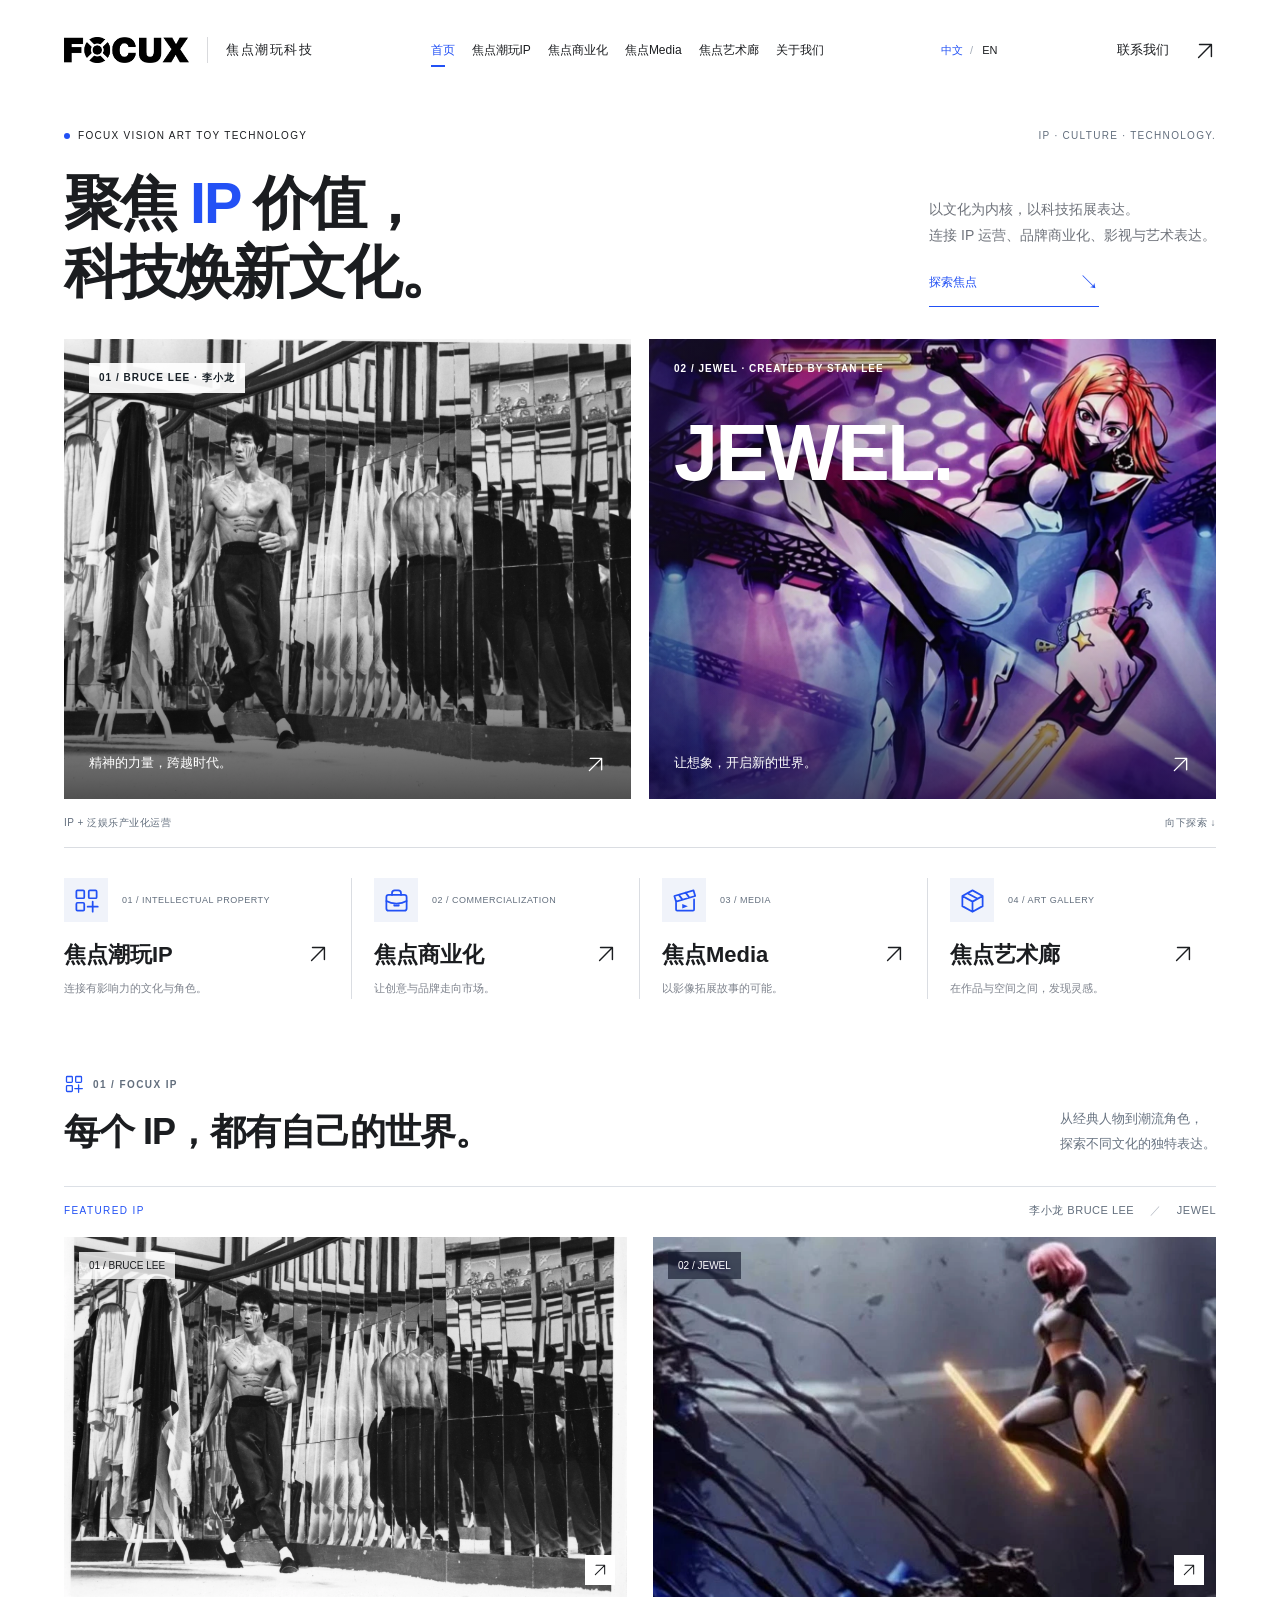
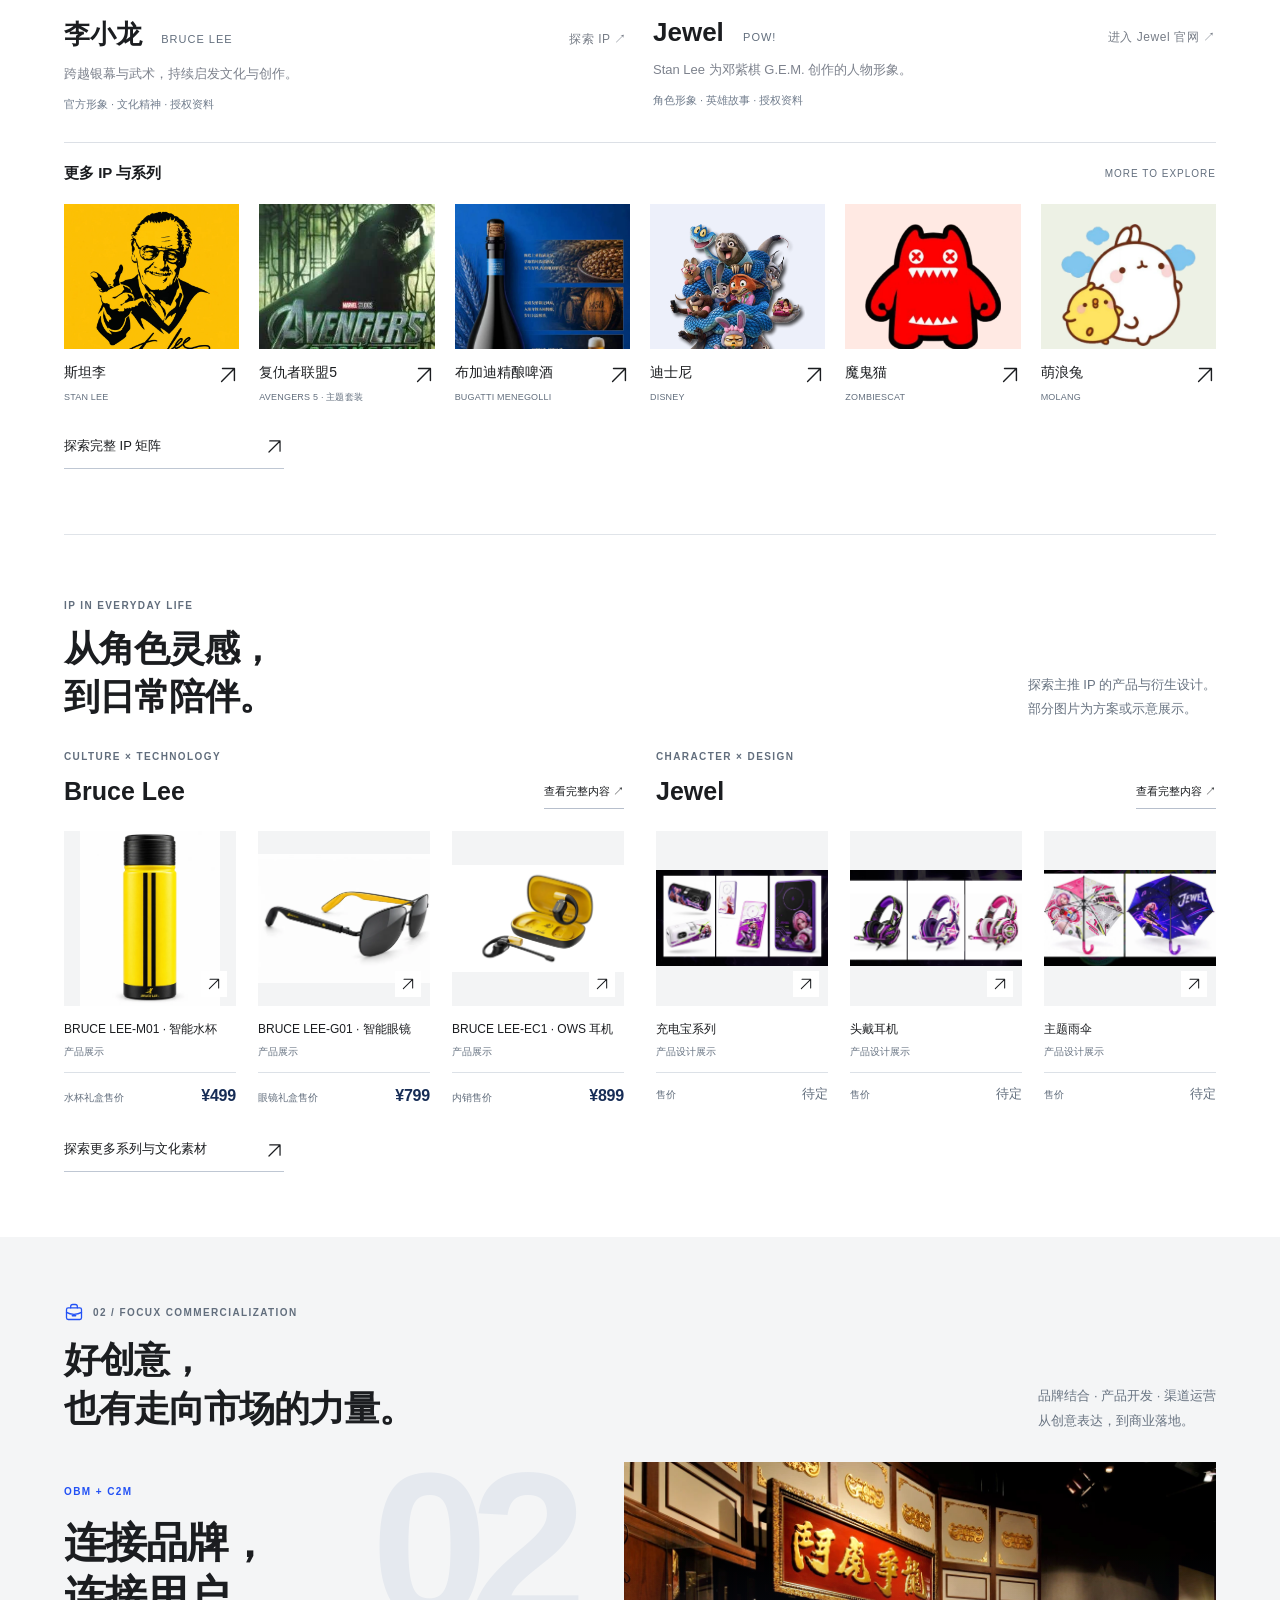
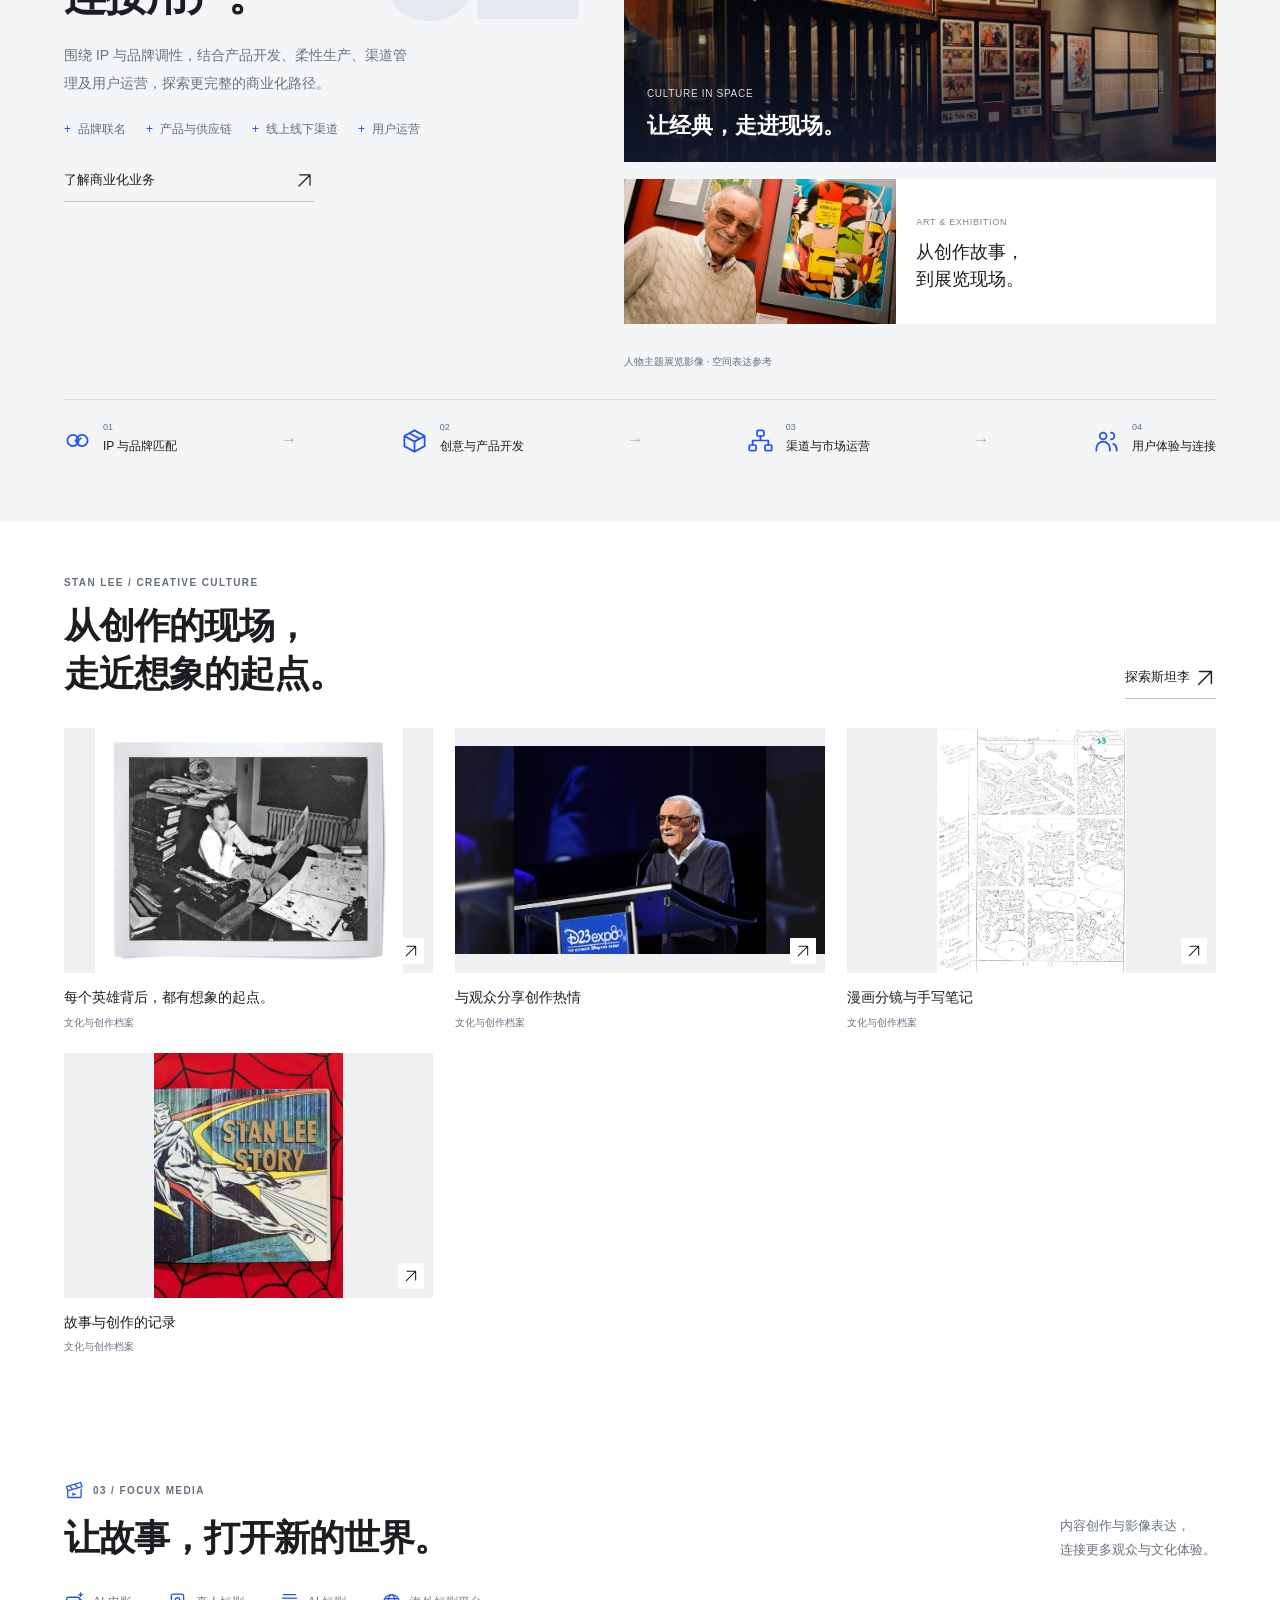
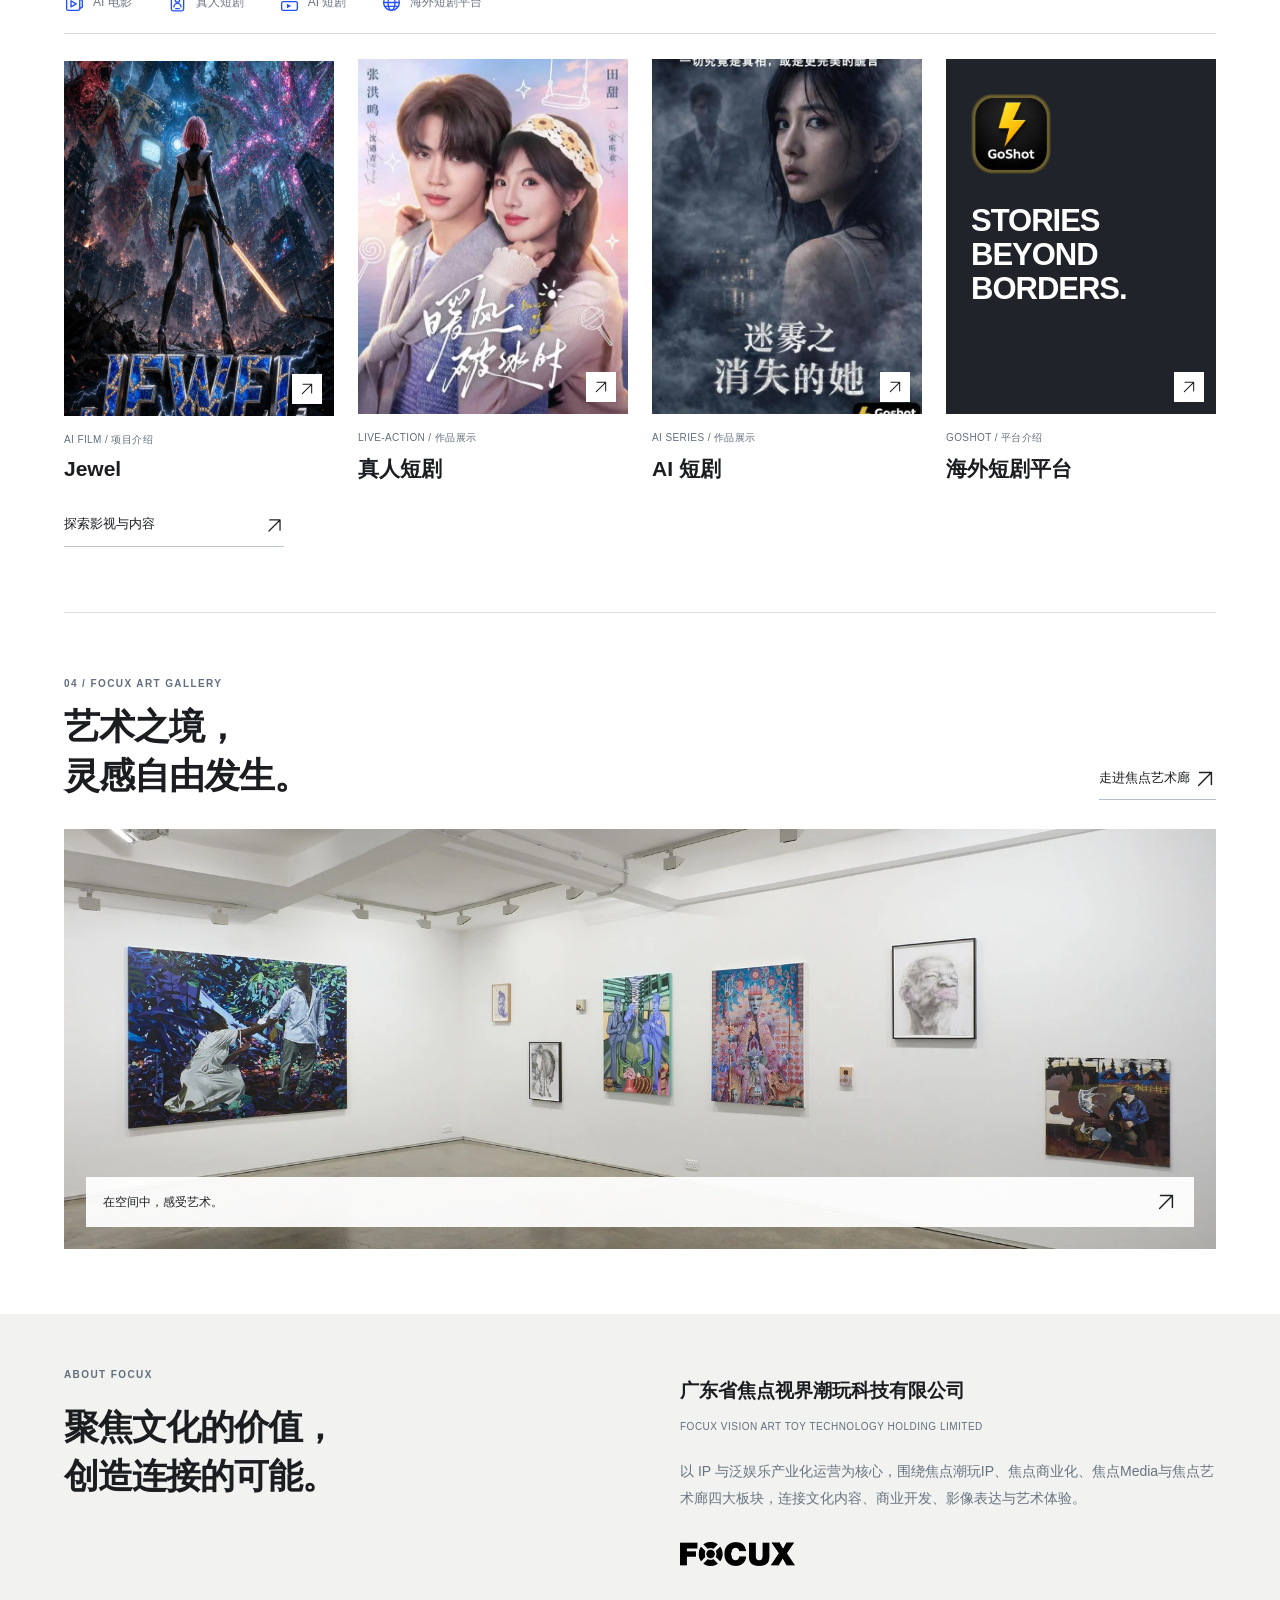
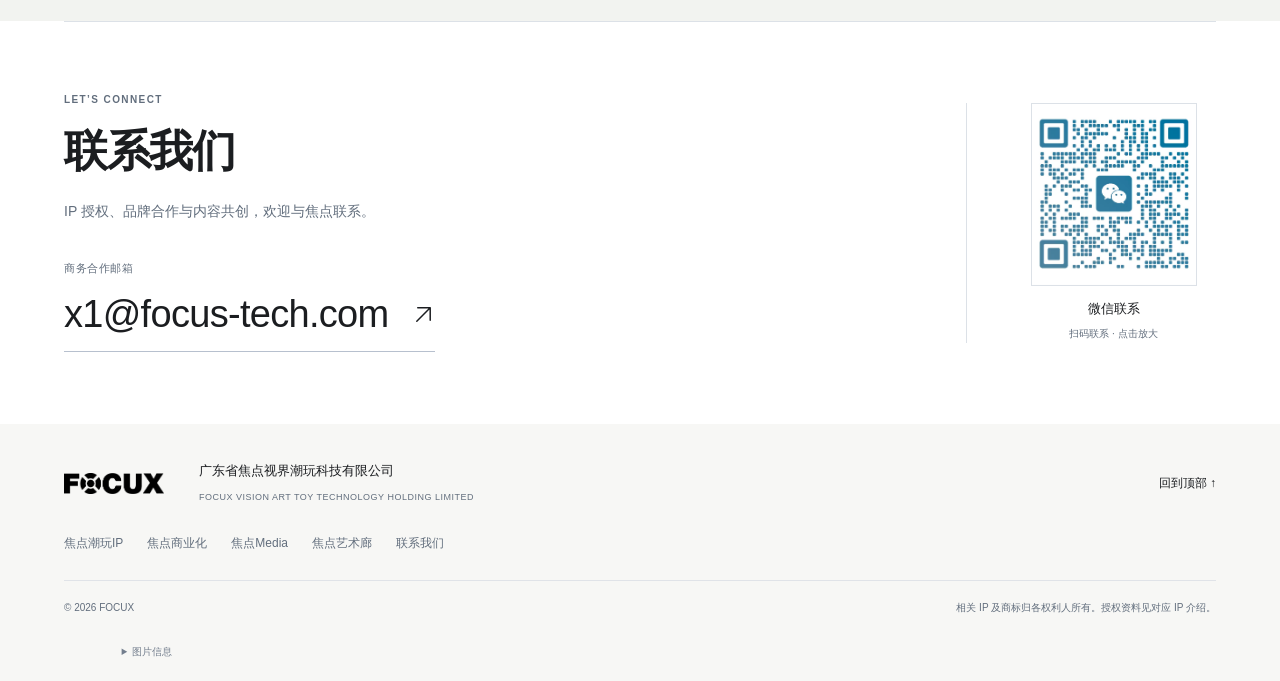
==== commit ca52d525: "Add files via upload" ====
--- a/index.html
+++ b/index.html
@@ -1,4 +1,4 @@
-<!doctype html><html lang="zh-CN"><head><meta charset="UTF-8"><meta name="viewport" content="width=device-width,initial-scale=1"><meta name="description" content="广东省焦点视界潮玩科技有限公司，聚焦IP价值，科技焕新文化。探索Bruce Lee与Jewel等IP，以及商业化与影视业务。"><meta name="theme-color" content="#ffffff"><title>FOCUX 焦点潮玩科技｜IP · 商业化 · 影视 · 艺术廊</title><link rel="stylesheet" href="assets/home.css?v=20261111-11"><script defer src="assets/galleries.js?v=20261111-11"></script><script defer src="assets/home.js?v=20261111-11"></script><script src="assets/language.js?v=20261111-11" defer></script><link rel="canonical" href="https://focux-art.com/"><link rel="alternate" hreflang="zh-CN" href="https://focux-art.com/"><link rel="alternate" hreflang="en" href="https://focux-art.com/en/"><link rel="alternate" hreflang="x-default" href="https://focux-art.com/"></head><body><svg xmlns="http://www.w3.org/2000/svg" class="icon-definitions" width="0" height="0" aria-hidden="true" focusable="false"><defs><symbol id="focux-ip" viewBox="0 0 24 24"><rect x="3" y="3" width="7" height="7" rx="1"/><rect x="14" y="3" width="7" height="7" rx="1"/><rect x="3" y="14" width="7" height="7" rx="1"/><path d="M17.5 13v9m-4.5-4.5h9"/></symbol><symbol id="focux-commerce" viewBox="0 0 24 24"><path d="M8 7V5.5A2.5 2.5 0 0 1 10.5 3h3A2.5 2.5 0 0 1 16 5.5V7"/><rect x="3" y="7" width="18" height="14" rx="2"/><path d="M3 12.5c5 3 13 3 18 0M10 14.5v2h4v-2"/></symbol><symbol id="focux-film" viewBox="0 0 24 24"><path d="m3 8 17-5 1.5 5L4.5 13zM7 7l3 4m3-6 3 4M4.5 13v7a1 1 0 0 0 1 1h14a1 1 0 0 0 1-1V11"/><path d="m10 15 5 2-5 2z" fill="currentColor" stroke="none"/></symbol><symbol id="focux-match" viewBox="0 0 24 24"><circle cx="8" cy="12" r="5"/><circle cx="16" cy="12" r="5"/><path d="m10 12 1.5 1.5L15 10"/></symbol><symbol id="focux-design" viewBox="0 0 24 24"><path d="m12 3 9 5-9 5-9-5zM3 8v9l9 5 9-5V8M12 13v9M7.5 5.5l9 5"/></symbol><symbol id="focux-channels" viewBox="0 0 24 24"><rect x="9" y="3" width="6" height="5" rx="1"/><rect x="2" y="16" width="6" height="5" rx="1"/><rect x="16" y="16" width="6" height="5" rx="1"/><path d="M12 8v4m-7 4v-4h14v4"/></symbol><symbol id="focux-users" viewBox="0 0 24 24"><circle cx="9" cy="8" r="3"/><path d="M3 21v-2a6 6 0 0 1 12 0v2M16 5a3 3 0 0 1 0 6m2 4a5 5 0 0 1 3 4v2"/></symbol><symbol id="focux-ai-film" viewBox="0 0 24 24"><rect x="3" y="6" width="15" height="15" rx="2"/><path d="m8 10 6 3.5L8 17zM18 8l3 2v7l-3 2M19 1v4m-2-2h4"/></symbol><symbol id="focux-live" viewBox="0 0 24 24"><rect x="5" y="2.5" width="14" height="19" rx="2"/><circle cx="12" cy="9" r="2.5"/><path d="M8 17a4 4 0 0 1 8 0M10 19h4"/></symbol><symbol id="focux-ai-series" viewBox="0 0 24 24"><path d="M5 3h14M4 7h16"/><rect x="3" y="11" width="18" height="10" rx="2"/><path d="m9 13.5 5 2.5-5 2.5z" fill="currentColor" stroke="none"/></symbol><symbol id="focux-globe" viewBox="0 0 24 24"><circle cx="12" cy="12" r="9"/><ellipse cx="12" cy="12" rx="4" ry="9"/><path d="M3 12h18M4.5 7.5h15m-15 9h15"/></symbol><symbol id="focux-authorization" viewBox="0 0 24 24"><path d="m12 2 8 3v6c0 5-4 8.5-8 11-4-2.5-8-6-8-11V5z"/><path d="m8 11.5 2.5 2.5 5.5-6"/></symbol><symbol id="focux-arrow-up-right" viewBox="0 0 24 24"><path d="M5 19 19 5M6 5h13v13"/></symbol><symbol id="focux-arrow-right" viewBox="0 0 24 24"><path d="M3 12h18m-7-7 7 7-7 7"/></symbol><symbol id="focux-arrow-down" viewBox="0 0 24 24"><path d="M12 3v18m-7-7 7 7 7-7"/></symbol><symbol id="focux-menu" viewBox="0 0 24 24"><path d="M4 6h16M4 12h16M4 18h16"/></symbol><symbol id="focux-close" viewBox="0 0 24 24"><path d="m6 6 12 12M6 18 18 6"/></symbol><symbol id="focux-zoom" viewBox="0 0 24 24"><circle cx="10" cy="10" r="6.5"/><path d="m15 15 6 6M7 10h6m-3-3v6"/></symbol></defs></svg><a class="skip-link" href="#top">跳至正文</a><header><a href="index.html" class="identity" aria-label="焦点潮玩科技首页"><img src="assets/home/focux-logo.webp" alt="FOCUX" width="1812" height="379" decoding="async"><span>焦点潮玩科技</span></a><button class="menu-toggle" aria-expanded="false" aria-controls="main-nav">菜单 <svg class="ui-icon" aria-hidden="true" focusable="false" viewBox="0 0 24 24"><use href="#focux-menu"></use></svg></button><nav id="main-nav"><a href="index.html" class="current" aria-current="page">首页</a><a href="ip.html">焦点潮玩IP</a><a href="business.html">焦点商业化</a><a href="film.html">焦点Media</a><a href="art.html">焦点艺术廊</a><a href="index.html#about">关于我们</a><a class="mobile-contact" href="#contact">联系我们</a></nav><div class="language-switch" aria-label="语言切换"><span aria-current="true">中文</span><i>/</i><a href="en/index.html" lang="en" hreflang="en" data-language-switch="en">EN</a></div><a class="contact-link" href="#contact">联系我们 <span><svg class="ui-icon" aria-hidden="true" focusable="false" viewBox="0 0 24 24"><use href="#focux-arrow-up-right"></use></svg></span></a></header><main id="top"><section class="hero container"><div class="hero-topline"><span><i></i> FOCUX VISION ART TOY TECHNOLOGY</span><span>IP · CULTURE · TECHNOLOGY.</span></div><div class="hero-title"><h1>聚焦 <span class="slogan-ip">IP</span> 价值，<br><span class="slogan-culture">科技焕新文化。</span></h1><div class="hero-description"><p>以文化为内核，以科技拓展表达。<br>连接 IP 运营、品牌商业化、影视与艺术表达。</p><a class="line-link" href="#ip">探索焦点 <span>↘</span></a></div></div><div class="hero-stage hero-stage-featured"><a class="hero-bruce" href="#ip-bruce" aria-label="探索主推IP李小龙"><span class="stage-label">01 / BRUCE LEE · 李小龙</span><img src="assets/home/bruce-mirror-scene.webp" alt="李小龙官方人物形象" fetchpriority="high" width="1800" height="1260" decoding="async"><span class="stage-caption">精神的力量，跨越时代。 <b><svg class="ui-icon" aria-hidden="true" focusable="false" viewBox="0 0 24 24"><use href="#focux-arrow-up-right"></use></svg></b></span></a><a class="hero-jewel" href="#ip-jewel" aria-label="探索主推IP Jewel"><img src="assets/jewel.webp" alt="Jewel角色主视觉" width="1199" height="1200" decoding="async"><span class="stage-label">02 / JEWEL · CREATED BY STAN LEE</span><strong>JEWEL.</strong><span class="stage-caption">让想象，开启新的世界。 <b><svg class="ui-icon" aria-hidden="true" focusable="false" viewBox="0 0 24 24"><use href="#focux-arrow-up-right"></use></svg></b></span></a></div><div class="hero-bottom"><span>IP + 泛娱乐产业化运营</span><span>向下探索 ↓</span></div></section><section class="pillars container" aria-label="四大业务专栏"><a href="ip.html"><div class="pillar-top"><span class="pillar-symbol"><svg class="ui-icon" aria-hidden="true" focusable="false" viewBox="0 0 24 24"><use href="#focux-ip"></use></svg></span><small>01 / INTELLECTUAL PROPERTY</small></div><h2>焦点潮玩IP <b><svg class="ui-icon" aria-hidden="true" focusable="false" viewBox="0 0 24 24"><use href="#focux-arrow-up-right"></use></svg></b></h2><p>连接有影响力的文化与角色。</p></a><a href="business.html"><div class="pillar-top"><span class="pillar-symbol"><svg class="ui-icon" aria-hidden="true" focusable="false" viewBox="0 0 24 24"><use href="#focux-commerce"></use></svg></span><small>02 / COMMERCIALIZATION</small></div><h2>焦点商业化 <b><svg class="ui-icon" aria-hidden="true" focusable="false" viewBox="0 0 24 24"><use href="#focux-arrow-up-right"></use></svg></b></h2><p>让创意与品牌走向市场。</p></a><a href="film.html"><div class="pillar-top"><span class="pillar-symbol"><svg class="ui-icon" aria-hidden="true" focusable="false" viewBox="0 0 24 24"><use href="#focux-film"></use></svg></span><small>03 / MEDIA</small></div><h2>焦点Media <b><svg class="ui-icon" aria-hidden="true" focusable="false" viewBox="0 0 24 24"><use href="#focux-arrow-up-right"></use></svg></b></h2><p>以影像拓展故事的可能。</p></a><a href="art.html"><div class="pillar-top"><span class="pillar-symbol"><svg class="ui-icon" aria-hidden="true" focusable="false" viewBox="0 0 24 24"><use href="#focux-design"></use></svg></span><small>04 / ART GALLERY</small></div><h2>焦点艺术廊 <b><svg class="ui-icon" aria-hidden="true" focusable="false" viewBox="0 0 24 24"><use href="#focux-arrow-up-right"></use></svg></b></h2><p>在作品与空间之间，发现灵感。</p></a></section><section class="ip-section container section" id="ip"><div class="section-head"><div><p class="eyebrow icon-eyebrow"><svg class="ui-icon" aria-hidden="true" focusable="false" viewBox="0 0 24 24"><use href="#focux-ip"></use></svg>01 / FOCUX IP</p><h2>每个 IP，<br class="mobile-break">都有自己的世界。</h2></div><p class="section-intro">从经典人物到潮流角色，<br>探索不同文化的独特表达。</p></div><div class="featured-ip-heading"><span>FEATURED IP</span><p>李小龙 BRUCE LEE <i>／</i> JEWEL</p></div><div class="ip-grid featured-ip-grid"><button class="ip-card ip-bruce" id="ip-bruce" data-ip="bruce"><div class="ip-image"><img src="assets/home/bruce-mirror-scene.webp" alt="李小龙官方镜室影像" loading="lazy" width="1281" height="1600" decoding="async"><span>01 / BRUCE LEE</span><b><svg class="ui-icon" aria-hidden="true" focusable="false" viewBox="0 0 24 24"><use href="#focux-arrow-up-right"></use></svg></b></div><div class="ip-caption"><h3>李小龙 <em>BRUCE LEE</em></h3><span>探索 IP ↗</span></div><p>跨越银幕与武术，持续启发文化与创作。</p><small>官方形象 · 文化精神 · 授权资料</small></button><a class="ip-card ip-jewel" id="ip-jewel" href="https://jewel-pow.com/" target="_blank" rel="noopener noreferrer"><div class="ip-image"><img src="assets/home/jewel-world.webp" alt="Jewel角色世界场景" loading="lazy" width="807" height="807" decoding="async"><span>02 / JEWEL</span><b><svg class="ui-icon" aria-hidden="true" focusable="false" viewBox="0 0 24 24"><use href="#focux-arrow-up-right"></use></svg></b></div><div class="ip-caption"><h3>Jewel <em>POW!</em></h3><span>进入 Jewel 官网 ↗</span></div><p>Stan Lee 为邓紫棋 G.E.M. 创作的人物形象。</p><small>角色形象 · 英雄故事 · 授权资料</small></a></div><div class="secondary-ip-heading"><p>更多 IP 与系列</p><span>MORE TO EXPLORE</span></div><div class="secondary-ip-grid"><button data-ip="stan"><div class="secondary-visual secondary-stan"><img src="assets/stan.webp" alt="斯坦李" loading="lazy" width="1200" height="1200" decoding="async"></div><h3>斯坦李 <b><svg class="ui-icon" aria-hidden="true" focusable="false" viewBox="0 0 24 24"><use href="#focux-arrow-up-right"></use></svg></b></h3><small>STAN LEE</small></button><button data-ip="avengers"><div class="secondary-visual secondary-avengers"><img src="assets/home/avengers.webp" alt="复仇者联盟5" loading="lazy" width="250" height="377" decoding="async"></div><h3>复仇者联盟5 <b><svg class="ui-icon" aria-hidden="true" focusable="false" viewBox="0 0 24 24"><use href="#focux-arrow-up-right"></use></svg></b></h3><small>AVENGERS 5 · 主题套装</small></button><button data-ip="bugatti"><div class="secondary-visual secondary-bugatti"><img src="assets/home/s30-image90.webp" alt="布加迪精酿啤酒品牌系列" loading="lazy" width="975" height="1300" decoding="async"></div><h3>布加迪精酿啤酒 <b><svg class="ui-icon" aria-hidden="true" focusable="false" viewBox="0 0 24 24"><use href="#focux-arrow-up-right"></use></svg></b></h3><small>BUGATTI MENEGOLLI</small></button><button data-ip="disney"><div class="secondary-visual secondary-disney"><img src="assets/disney.webp" alt="迪士尼" loading="lazy" width="1065" height="1200" decoding="async"></div><h3>迪士尼 <b><svg class="ui-icon" aria-hidden="true" focusable="false" viewBox="0 0 24 24"><use href="#focux-arrow-up-right"></use></svg></b></h3><small>DISNEY</small></button><button data-ip="cat"><div class="secondary-visual secondary-cat"><img src="assets/cat.webp" alt="魔鬼猫" loading="lazy" width="426" height="396" decoding="async"></div><h3>魔鬼猫 <b><svg class="ui-icon" aria-hidden="true" focusable="false" viewBox="0 0 24 24"><use href="#focux-arrow-up-right"></use></svg></b></h3><small>ZOMBIESCAT</small></button><button data-ip="molang"><div class="secondary-visual secondary-molang"><img src="assets/molang.webp" alt="萌浪兔" loading="lazy" width="651" height="586" decoding="async"></div><h3>萌浪兔 <b><svg class="ui-icon" aria-hidden="true" focusable="false" viewBox="0 0 24 24"><use href="#focux-arrow-up-right"></use></svg></b></h3><small>MOLANG</small></button></div><a class="column-link" href="ip.html">探索完整 IP 矩阵 <span><svg class="ui-icon" aria-hidden="true" focusable="false" viewBox="0 0 24 24"><use href="#focux-arrow-up-right"></use></svg></span></a></section><section class="series-section container section" id="series"><div class="section-head"><div><p class="eyebrow">IP IN EVERYDAY LIFE</p><h2>从角色灵感，<br>到日常陪伴。</h2></div><p class="section-intro">探索主推 IP 的产品与衍生设计。<br>部分图片为方案或示意展示。</p></div><div class="brand-preview-grid"><article class="brand-gallery" id="series-bruce"><div class="brand-gallery-heading"><div><p class="eyebrow">CULTURE × TECHNOLOGY</p><h3>Bruce Lee</h3></div><button class="plain-link" data-ip="bruce">查看完整内容 ↗</button></div><div class="gallery-grid"><button class="gallery-tile" data-gallery-open="bruce-s3-image10" aria-label="放大查看BRUCE LEE-M01 · 智能水杯"><span class="gallery-picture"><img src="assets/gallery/bruce-s3-image10.webp" alt="BRUCE LEE-M01 · 智能水杯" loading="lazy" decoding="async"><b><svg class="ui-icon" aria-hidden="true" focusable="false" viewBox="0 0 24 24"><use href="#focux-arrow-up-right"></use></svg></b></span><span class="gallery-title">BRUCE LEE-M01 · 智能水杯</span><small>产品展示</small><span class="product-price"><span>水杯礼盒售价</span><strong>¥499</strong></span></button><button class="gallery-tile" data-gallery-open="bruce-s7-image27" aria-label="放大查看BRUCE LEE-G01 · 智能眼镜"><span class="gallery-picture"><img src="assets/gallery/bruce-s7-image27.webp" alt="BRUCE LEE-G01 · 智能眼镜" loading="lazy" decoding="async"><b><svg class="ui-icon" aria-hidden="true" focusable="false" viewBox="0 0 24 24"><use href="#focux-arrow-up-right"></use></svg></b></span><span class="gallery-title">BRUCE LEE-G01 · 智能眼镜</span><small>产品展示</small><span class="product-price"><span>眼镜礼盒售价</span><strong>¥799</strong></span></button><button class="gallery-tile" data-gallery-open="bruce-s14-image52" aria-label="放大查看BRUCE LEE-EC1 · OWS 耳机"><span class="gallery-picture"><img src="assets/gallery/bruce-s14-image52.webp" alt="BRUCE LEE-EC1 · OWS 耳机" loading="lazy" decoding="async"><b><svg class="ui-icon" aria-hidden="true" focusable="false" viewBox="0 0 24 24"><use href="#focux-arrow-up-right"></use></svg></b></span><span class="gallery-title">BRUCE LEE-EC1 · OWS 耳机</span><small>产品展示</small><span class="product-price"><span>内销售价</span><strong>¥899</strong></span></button></div></article><article class="brand-gallery" id="series-jewel"><div class="brand-gallery-heading"><div><p class="eyebrow">CHARACTER × DESIGN</p><h3>Jewel</h3></div><button class="plain-link" data-ip="jewel">查看完整内容 ↗</button></div><div class="gallery-grid"><button class="gallery-tile" data-gallery-open="jewel-13" aria-label="放大查看充电宝系列"><span class="gallery-picture"><img src="assets/gallery/jewel-13.webp" alt="充电宝系列" loading="lazy" decoding="async"><b><svg class="ui-icon" aria-hidden="true" focusable="false" viewBox="0 0 24 24"><use href="#focux-arrow-up-right"></use></svg></b></span><span class="gallery-title">充电宝系列</span><small>产品设计展示</small></button><button class="gallery-tile" data-gallery-open="jewel-18" aria-label="放大查看头戴耳机"><span class="gallery-picture"><img src="assets/gallery/jewel-18.webp" alt="头戴耳机" loading="lazy" decoding="async"><b><svg class="ui-icon" aria-hidden="true" focusable="false" viewBox="0 0 24 24"><use href="#focux-arrow-up-right"></use></svg></b></span><span class="gallery-title">头戴耳机</span><small>产品设计展示</small></button><button class="gallery-tile" data-gallery-open="jewel-31" aria-label="放大查看主题雨伞"><span class="gallery-picture"><img src="assets/gallery/jewel-31.webp" alt="主题雨伞" loading="lazy" decoding="async"><b><svg class="ui-icon" aria-hidden="true" focusable="false" viewBox="0 0 24 24"><use href="#focux-arrow-up-right"></use></svg></b></span><span class="gallery-title">主题雨伞</span><small>产品设计展示</small></button></div></article></div><a class="column-link" href="ip.html#series">探索更多系列与文化素材 <span><svg class="ui-icon" aria-hidden="true" focusable="false" viewBox="0 0 24 24"><use href="#focux-arrow-up-right"></use></svg></span></a></section><section class="business-section section" id="business"><div class="container"><div class="section-head"><div><p class="eyebrow icon-eyebrow"><svg class="ui-icon" aria-hidden="true" focusable="false" viewBox="0 0 24 24"><use href="#focux-commerce"></use></svg>02 / FOCUX COMMERCIALIZATION</p><h2>好创意，<br>也有走向市场的力量。</h2></div><p class="section-intro">品牌结合 · 产品开发 · 渠道运营<br>从创意表达，到商业落地。</p></div><div class="business-editorial"><div class="business-copy"><span class="big-number">02</span><p class="eyebrow">OBM + C2M</p><h3>连接品牌，<br>连接用户。</h3><p>围绕 IP 与品牌调性，结合产品开发、柔性生产、渠道管理及用户运营，探索更完整的商业化路径。</p><div class="business-tags"><span>品牌联名</span><span>产品与供应链</span><span>线上线下渠道</span><span>用户运营</span></div><a href="business.html" class="line-link">了解商业化业务 <span><svg class="ui-icon" aria-hidden="true" focusable="false" viewBox="0 0 24 24"><use href="#focux-arrow-up-right"></use></svg></span></a></div><div class="market-scenes" aria-label="人物文化展陈参考"><figure class="market-main"><img src="assets/editorial/bruce-exhibition.webp" alt="李小龙个人展览现场" loading="lazy" width="1600" height="900" decoding="async"><figcaption><span>CULTURE IN SPACE</span><h3>让经典，走进现场。</h3></figcaption></figure><figure class="market-secondary"><img src="assets/editorial/stan-exhibition.webp" alt="Stan Lee个人回顾展现场" loading="lazy" width="474" height="275" decoding="async"><figcaption><span>ART & EXHIBITION</span><h3>从创作故事，<br>到展览现场。</h3></figcaption></figure><p class="exhibition-note">人物主题展览影像 · 空间表达参考</p></div></div><div class="process"><span class="process-step"><svg class="ui-icon" aria-hidden="true" focusable="false" viewBox="0 0 24 24"><use href="#focux-match"></use></svg><span><i>01</i><strong>IP 与品牌匹配</strong></span></span><b>→</b><span class="process-step"><svg class="ui-icon" aria-hidden="true" focusable="false" viewBox="0 0 24 24"><use href="#focux-design"></use></svg><span><i>02</i><strong>创意与产品开发</strong></span></span><b>→</b><span class="process-step"><svg class="ui-icon" aria-hidden="true" focusable="false" viewBox="0 0 24 24"><use href="#focux-channels"></use></svg><span><i>03</i><strong>渠道与市场运营</strong></span></span><b>→</b><span class="process-step"><svg class="ui-icon" aria-hidden="true" focusable="false" viewBox="0 0 24 24"><use href="#focux-users"></use></svg><span><i>04</i><strong>用户体验与连接</strong></span></span></div></div></section><section class="stan-preview container"><div class="section-head"><div><p class="eyebrow">STAN LEE / CREATIVE CULTURE</p><h2>从创作的现场，<br>走近想象的起点。</h2></div><a class="plain-link" href="ip.html#culture-stan">探索斯坦李 <svg class="ui-icon" aria-hidden="true" viewBox="0 0 24 24"><use href="#focux-arrow-up-right"></use></svg></a></div><div class="gallery-grid"><button class="gallery-tile" data-gallery-open="culture-stan-0"><span class="gallery-picture"><img src="assets/editorial/stan-working.webp" alt="每个英雄背后，都有想象的起点。" loading="lazy"><b><svg class="ui-icon" aria-hidden="true" viewBox="0 0 24 24"><use href="#focux-arrow-up-right"></use></svg></b></span><span class="gallery-title">每个英雄背后，都有想象的起点。</span><small>文化与创作档案</small></button><button class="gallery-tile" data-gallery-open="culture-stan-1"><span class="gallery-picture"><img src="assets/editorial/stan-stage.webp" alt="与观众分享创作热情" loading="lazy"><b><svg class="ui-icon" aria-hidden="true" viewBox="0 0 24 24"><use href="#focux-arrow-up-right"></use></svg></b></span><span class="gallery-title">与观众分享创作热情</span><small>文化与创作档案</small></button><button class="gallery-tile" data-gallery-open="culture-stan-2"><span class="gallery-picture"><img src="assets/gallery/stan-s5-image7.webp" alt="漫画分镜与手写笔记" loading="lazy"><b><svg class="ui-icon" aria-hidden="true" viewBox="0 0 24 24"><use href="#focux-arrow-up-right"></use></svg></b></span><span class="gallery-title">漫画分镜与手写笔记</span><small>文化与创作档案</small></button><button class="gallery-tile" data-gallery-open="culture-stan-3"><span class="gallery-picture"><img src="assets/gallery/stan-s57-image150.webp" alt="故事与创作的记录" loading="lazy"><b><svg class="ui-icon" aria-hidden="true" viewBox="0 0 24 24"><use href="#focux-arrow-up-right"></use></svg></b></span><span class="gallery-title">故事与创作的记录</span><small>文化与创作档案</small></button></div></section><section class="film-section container section" id="film"><div class="section-head"><div><p class="eyebrow icon-eyebrow"><svg class="ui-icon" aria-hidden="true" focusable="false" viewBox="0 0 24 24"><use href="#focux-film"></use></svg>03 / FOCUX MEDIA</p><h2>让故事，<br class="mobile-break">打开新的世界。</h2></div><p class="section-intro">内容创作与影像表达，<br>连接更多观众与文化体验。</p></div><div class="film-types"><span><svg class="ui-icon" aria-hidden="true" focusable="false" viewBox="0 0 24 24"><use href="#focux-ai-film"></use></svg>AI 电影</span><span><svg class="ui-icon" aria-hidden="true" focusable="false" viewBox="0 0 24 24"><use href="#focux-live"></use></svg>真人短剧</span><span><svg class="ui-icon" aria-hidden="true" focusable="false" viewBox="0 0 24 24"><use href="#focux-ai-series"></use></svg>AI 短剧</span><span><svg class="ui-icon" aria-hidden="true" focusable="false" viewBox="0 0 24 24"><use href="#focux-globe"></use></svg>海外短剧平台</span></div><div class="poster-grid"><button class="poster" data-film="jewel"><div><img src="assets/home/s33-image118.webp" alt="公司PPT中的Jewel电影项目海报" loading="lazy" width="735" height="1300" decoding="async"><b><svg class="ui-icon" aria-hidden="true" focusable="false" viewBox="0 0 24 24"><use href="#focux-arrow-up-right"></use></svg></b></div><small>AI FILM / 项目介绍</small><h3>Jewel</h3></button><button class="poster" data-film="live"><div><img src="assets/home/s39-image143.webp" alt="公司PPT中的真人短剧展示" loading="lazy" width="595" height="794" decoding="async"><b><svg class="ui-icon" aria-hidden="true" focusable="false" viewBox="0 0 24 24"><use href="#focux-arrow-up-right"></use></svg></b></div><small>LIVE-ACTION / 作品展示</small><h3>真人短剧</h3></button><button class="poster" data-film="ai"><div><img src="assets/home/s40-image151.webp" alt="公司PPT中的AI短剧展示" loading="lazy" width="600" height="845" decoding="async"><b><svg class="ui-icon" aria-hidden="true" focusable="false" viewBox="0 0 24 24"><use href="#focux-arrow-up-right"></use></svg></b></div><small>AI SERIES / 作品展示</small><h3>AI 短剧</h3></button><button class="poster platform" data-film="goshot"><div><img src="assets/home/s41-image158.webp" alt="GoShot平台标识" loading="lazy" width="846" height="838" decoding="async"><span>STORIES<br>BEYOND<br>BORDERS.</span><b><svg class="ui-icon" aria-hidden="true" focusable="false" viewBox="0 0 24 24"><use href="#focux-arrow-up-right"></use></svg></b></div><small>GOSHOT / 平台介绍</small><h3>海外短剧平台</h3></button></div><a class="column-link" href="film.html">探索影视与内容 <span><svg class="ui-icon" aria-hidden="true" focusable="false" viewBox="0 0 24 24"><use href="#focux-arrow-up-right"></use></svg></span></a></section><section class="home-art-preview container section"><div class="section-head"><div><p class="eyebrow">04 / FOCUX ART GALLERY</p><h2>艺术之境，<br>灵感自由发生。</h2></div><a class="plain-link" href="art.html">走进焦点艺术廊 <svg class="ui-icon" aria-hidden="true" focusable="false" viewBox="0 0 24 24"><use href="#focux-arrow-up-right"></use></svg></a></div><a href="art.html" class="home-art-image"><img src="assets/editorial/art-gallery.webp" alt="艺术作品与明亮的画廊空间" loading="lazy"><span>在空间中，感受艺术。 <svg class="ui-icon" aria-hidden="true" focusable="false" viewBox="0 0 24 24"><use href="#focux-arrow-up-right"></use></svg></span></a></section><section class="about-section" id="about"><div class="container about-grid"><div><p class="eyebrow">ABOUT FOCUX</p><h2>聚焦文化的价值，<br>创造连接的可能。</h2></div><div class="about-copy"><h3>广东省焦点视界潮玩科技有限公司</h3><p class="english-name">FOCUX VISION ART TOY TECHNOLOGY HOLDING LIMITED</p><p>以 IP 与泛娱乐产业化运营为核心，围绕焦点潮玩IP、焦点商业化、焦点Media与焦点艺术廊四大板块，连接文化内容、商业开发、影像表达与艺术体验。</p><img src="assets/home/focux-logo.webp" alt="FOCUX" loading="lazy" width="1812" height="379" decoding="async"></div></div></section><section class="contact-section container" id="contact" aria-labelledby="contact-heading">
+<!doctype html><html lang="zh-CN"><head><meta charset="UTF-8"><meta name="viewport" content="width=device-width,initial-scale=1"><meta name="description" content="广东省焦点视界潮玩科技有限公司，聚焦IP价值，科技焕新文化。探索Bruce Lee与Jewel等IP，以及商业化与影视业务。"><meta name="theme-color" content="#ffffff"><title>FOCUX 焦点潮玩科技｜IP · 商业化 · 影视 · 艺术廊</title><link rel="stylesheet" href="assets/home.css?v=20261111-12"><script defer src="assets/galleries.js?v=20261111-12"></script><script defer src="assets/home.js?v=20261111-12"></script><script src="assets/language.js?v=20261111-12" defer></script><link rel="canonical" href="https://focux-art.com/"><link rel="alternate" hreflang="zh-CN" href="https://focux-art.com/"><link rel="alternate" hreflang="en" href="https://focux-art.com/en/"><link rel="alternate" hreflang="x-default" href="https://focux-art.com/"></head><body><svg xmlns="http://www.w3.org/2000/svg" class="icon-definitions" width="0" height="0" aria-hidden="true" focusable="false"><defs><symbol id="focux-ip" viewBox="0 0 24 24"><rect x="3" y="3" width="7" height="7" rx="1"/><rect x="14" y="3" width="7" height="7" rx="1"/><rect x="3" y="14" width="7" height="7" rx="1"/><path d="M17.5 13v9m-4.5-4.5h9"/></symbol><symbol id="focux-commerce" viewBox="0 0 24 24"><path d="M8 7V5.5A2.5 2.5 0 0 1 10.5 3h3A2.5 2.5 0 0 1 16 5.5V7"/><rect x="3" y="7" width="18" height="14" rx="2"/><path d="M3 12.5c5 3 13 3 18 0M10 14.5v2h4v-2"/></symbol><symbol id="focux-film" viewBox="0 0 24 24"><path d="m3 8 17-5 1.5 5L4.5 13zM7 7l3 4m3-6 3 4M4.5 13v7a1 1 0 0 0 1 1h14a1 1 0 0 0 1-1V11"/><path d="m10 15 5 2-5 2z" fill="currentColor" stroke="none"/></symbol><symbol id="focux-match" viewBox="0 0 24 24"><circle cx="8" cy="12" r="5"/><circle cx="16" cy="12" r="5"/><path d="m10 12 1.5 1.5L15 10"/></symbol><symbol id="focux-design" viewBox="0 0 24 24"><path d="m12 3 9 5-9 5-9-5zM3 8v9l9 5 9-5V8M12 13v9M7.5 5.5l9 5"/></symbol><symbol id="focux-channels" viewBox="0 0 24 24"><rect x="9" y="3" width="6" height="5" rx="1"/><rect x="2" y="16" width="6" height="5" rx="1"/><rect x="16" y="16" width="6" height="5" rx="1"/><path d="M12 8v4m-7 4v-4h14v4"/></symbol><symbol id="focux-users" viewBox="0 0 24 24"><circle cx="9" cy="8" r="3"/><path d="M3 21v-2a6 6 0 0 1 12 0v2M16 5a3 3 0 0 1 0 6m2 4a5 5 0 0 1 3 4v2"/></symbol><symbol id="focux-ai-film" viewBox="0 0 24 24"><rect x="3" y="6" width="15" height="15" rx="2"/><path d="m8 10 6 3.5L8 17zM18 8l3 2v7l-3 2M19 1v4m-2-2h4"/></symbol><symbol id="focux-live" viewBox="0 0 24 24"><rect x="5" y="2.5" width="14" height="19" rx="2"/><circle cx="12" cy="9" r="2.5"/><path d="M8 17a4 4 0 0 1 8 0M10 19h4"/></symbol><symbol id="focux-ai-series" viewBox="0 0 24 24"><path d="M5 3h14M4 7h16"/><rect x="3" y="11" width="18" height="10" rx="2"/><path d="m9 13.5 5 2.5-5 2.5z" fill="currentColor" stroke="none"/></symbol><symbol id="focux-globe" viewBox="0 0 24 24"><circle cx="12" cy="12" r="9"/><ellipse cx="12" cy="12" rx="4" ry="9"/><path d="M3 12h18M4.5 7.5h15m-15 9h15"/></symbol><symbol id="focux-authorization" viewBox="0 0 24 24"><path d="m12 2 8 3v6c0 5-4 8.5-8 11-4-2.5-8-6-8-11V5z"/><path d="m8 11.5 2.5 2.5 5.5-6"/></symbol><symbol id="focux-arrow-up-right" viewBox="0 0 24 24"><path d="M5 19 19 5M6 5h13v13"/></symbol><symbol id="focux-arrow-right" viewBox="0 0 24 24"><path d="M3 12h18m-7-7 7 7-7 7"/></symbol><symbol id="focux-arrow-down" viewBox="0 0 24 24"><path d="M12 3v18m-7-7 7 7 7-7"/></symbol><symbol id="focux-menu" viewBox="0 0 24 24"><path d="M4 6h16M4 12h16M4 18h16"/></symbol><symbol id="focux-close" viewBox="0 0 24 24"><path d="m6 6 12 12M6 18 18 6"/></symbol><symbol id="focux-zoom" viewBox="0 0 24 24"><circle cx="10" cy="10" r="6.5"/><path d="m15 15 6 6M7 10h6m-3-3v6"/></symbol></defs></svg><a class="skip-link" href="#top">跳至正文</a><header><a href="index.html" class="identity" aria-label="焦点潮玩科技首页"><img src="assets/home/focux-logo.webp" alt="FOCUX" width="1812" height="379" decoding="async"><span>焦点潮玩科技</span></a><button class="menu-toggle" aria-expanded="false" aria-controls="main-nav">菜单 <svg class="ui-icon" aria-hidden="true" focusable="false" viewBox="0 0 24 24"><use href="#focux-menu"></use></svg></button><nav id="main-nav"><a href="index.html" class="current" aria-current="page">首页</a><a href="ip.html">焦点潮玩IP</a><a href="business.html">焦点商业化</a><a href="film.html">焦点Media</a><a href="art.html">焦点艺术廊</a><a href="index.html#about">关于我们</a><a class="mobile-contact" href="#contact">联系我们</a></nav><div class="language-switch" aria-label="语言切换"><span aria-current="true">中文</span><i>/</i><a href="en/index.html" lang="en" hreflang="en" data-language-switch="en">EN</a></div><a class="contact-link" href="#contact">联系我们 <span><svg class="ui-icon" aria-hidden="true" focusable="false" viewBox="0 0 24 24"><use href="#focux-arrow-up-right"></use></svg></span></a></header><main id="top"><section class="hero container"><div class="hero-topline"><span><i></i> FOCUX VISION ART TOY TECHNOLOGY</span><span>IP · CULTURE · TECHNOLOGY.</span></div><div class="hero-title"><h1>聚焦 <span class="slogan-ip">IP</span> 价值，<br><span class="slogan-culture">科技焕新文化。</span></h1><div class="hero-description"><p>以文化为内核，以科技拓展表达。<br>连接 IP 运营、品牌商业化、影视与艺术表达。</p><a class="line-link" href="#ip">探索焦点 <span>↘</span></a></div></div><div class="hero-stage hero-stage-featured"><a class="hero-bruce" href="#ip-bruce" aria-label="探索主推IP李小龙"><span class="stage-label">01 / BRUCE LEE · 李小龙</span><img src="assets/home/bruce-mirror-scene.webp" alt="李小龙官方人物形象" fetchpriority="high" width="1800" height="1260" decoding="async"><span class="stage-caption">精神的力量，跨越时代。 <b><svg class="ui-icon" aria-hidden="true" focusable="false" viewBox="0 0 24 24"><use href="#focux-arrow-up-right"></use></svg></b></span></a><a class="hero-jewel" href="#ip-jewel" aria-label="探索主推IP Jewel"><img src="assets/jewel.webp" alt="Jewel角色主视觉" width="1199" height="1200" decoding="async"><span class="stage-label">02 / JEWEL · CREATED BY STAN LEE</span><strong>JEWEL.</strong><span class="stage-caption">让想象，开启新的世界。 <b><svg class="ui-icon" aria-hidden="true" focusable="false" viewBox="0 0 24 24"><use href="#focux-arrow-up-right"></use></svg></b></span></a></div><div class="hero-bottom"><span>IP + 泛娱乐产业化运营</span><span>向下探索 ↓</span></div></section><section class="pillars container" aria-label="四大业务专栏"><a href="ip.html"><div class="pillar-top"><span class="pillar-symbol"><svg class="ui-icon" aria-hidden="true" focusable="false" viewBox="0 0 24 24"><use href="#focux-ip"></use></svg></span><small>01 / INTELLECTUAL PROPERTY</small></div><h2>焦点潮玩IP <b><svg class="ui-icon" aria-hidden="true" focusable="false" viewBox="0 0 24 24"><use href="#focux-arrow-up-right"></use></svg></b></h2><p>连接有影响力的文化与角色。</p></a><a href="business.html"><div class="pillar-top"><span class="pillar-symbol"><svg class="ui-icon" aria-hidden="true" focusable="false" viewBox="0 0 24 24"><use href="#focux-commerce"></use></svg></span><small>02 / COMMERCIALIZATION</small></div><h2>焦点商业化 <b><svg class="ui-icon" aria-hidden="true" focusable="false" viewBox="0 0 24 24"><use href="#focux-arrow-up-right"></use></svg></b></h2><p>让创意与品牌走向市场。</p></a><a href="film.html"><div class="pillar-top"><span class="pillar-symbol"><svg class="ui-icon" aria-hidden="true" focusable="false" viewBox="0 0 24 24"><use href="#focux-film"></use></svg></span><small>03 / MEDIA</small></div><h2>焦点Media <b><svg class="ui-icon" aria-hidden="true" focusable="false" viewBox="0 0 24 24"><use href="#focux-arrow-up-right"></use></svg></b></h2><p>以影像拓展故事的可能。</p></a><a href="art.html"><div class="pillar-top"><span class="pillar-symbol"><svg class="ui-icon" aria-hidden="true" focusable="false" viewBox="0 0 24 24"><use href="#focux-design"></use></svg></span><small>04 / ART GALLERY</small></div><h2>焦点艺术廊 <b><svg class="ui-icon" aria-hidden="true" focusable="false" viewBox="0 0 24 24"><use href="#focux-arrow-up-right"></use></svg></b></h2><p>在作品与空间之间，发现灵感。</p></a></section><section class="ip-section container section" id="ip"><div class="section-head"><div><p class="eyebrow icon-eyebrow"><svg class="ui-icon" aria-hidden="true" focusable="false" viewBox="0 0 24 24"><use href="#focux-ip"></use></svg>01 / FOCUX IP</p><h2>每个 IP，<br class="mobile-break">都有自己的世界。</h2></div><p class="section-intro">从经典人物到潮流角色，<br>探索不同文化的独特表达。</p></div><div class="featured-ip-heading"><span>FEATURED IP</span><p>李小龙 BRUCE LEE <i>／</i> JEWEL</p></div><div class="ip-grid featured-ip-grid"><button class="ip-card ip-bruce" id="ip-bruce" data-ip="bruce"><div class="ip-image"><img src="assets/home/bruce-mirror-scene.webp" alt="李小龙官方镜室影像" loading="lazy" width="1281" height="1600" decoding="async"><span>01 / BRUCE LEE</span><b><svg class="ui-icon" aria-hidden="true" focusable="false" viewBox="0 0 24 24"><use href="#focux-arrow-up-right"></use></svg></b></div><div class="ip-caption"><h3>李小龙 <em>BRUCE LEE</em></h3><span>探索 IP ↗</span></div><p>跨越银幕与武术，持续启发文化与创作。</p><small>官方形象 · 文化精神 · 授权资料</small></button><a class="ip-card ip-jewel" id="ip-jewel" href="https://jewel-pow.com/" target="_blank" rel="noopener noreferrer"><div class="ip-image"><img src="assets/home/jewel-world.webp" alt="Jewel角色世界场景" loading="lazy" width="807" height="807" decoding="async"><span>02 / JEWEL</span><b><svg class="ui-icon" aria-hidden="true" focusable="false" viewBox="0 0 24 24"><use href="#focux-arrow-up-right"></use></svg></b></div><div class="ip-caption"><h3>Jewel <em>POW!</em></h3><span>进入 Jewel 官网 ↗</span></div><p>Stan Lee 为邓紫棋 G.E.M. 创作的人物形象。</p><small>角色形象 · 英雄故事 · 授权资料</small></a></div><div class="secondary-ip-heading"><p>更多 IP 与系列</p><span>MORE TO EXPLORE</span></div><div class="secondary-ip-grid"><button data-ip="stan"><div class="secondary-visual secondary-stan"><img src="assets/stan.webp" alt="斯坦李" loading="lazy" width="1200" height="1200" decoding="async"></div><h3>斯坦李 <b><svg class="ui-icon" aria-hidden="true" focusable="false" viewBox="0 0 24 24"><use href="#focux-arrow-up-right"></use></svg></b></h3><small>STAN LEE</small></button><button data-ip="avengers"><div class="secondary-visual secondary-avengers"><img src="assets/home/avengers.webp" alt="复仇者联盟5" loading="lazy" width="250" height="377" decoding="async"></div><h3>复仇者联盟5 <b><svg class="ui-icon" aria-hidden="true" focusable="false" viewBox="0 0 24 24"><use href="#focux-arrow-up-right"></use></svg></b></h3><small>AVENGERS 5 · 主题套装</small></button><button data-ip="bugatti"><div class="secondary-visual secondary-bugatti"><img src="assets/home/s30-image90.webp" alt="布加迪精酿啤酒品牌系列" loading="lazy" width="975" height="1300" decoding="async"></div><h3>布加迪精酿啤酒 <b><svg class="ui-icon" aria-hidden="true" focusable="false" viewBox="0 0 24 24"><use href="#focux-arrow-up-right"></use></svg></b></h3><small>BUGATTI MENEGOLLI</small></button><button data-ip="disney"><div class="secondary-visual secondary-disney"><img src="assets/disney.webp" alt="迪士尼" loading="lazy" width="1065" height="1200" decoding="async"></div><h3>迪士尼 <b><svg class="ui-icon" aria-hidden="true" focusable="false" viewBox="0 0 24 24"><use href="#focux-arrow-up-right"></use></svg></b></h3><small>DISNEY</small></button><button data-ip="cat"><div class="secondary-visual secondary-cat"><img src="assets/cat.webp" alt="魔鬼猫" loading="lazy" width="426" height="396" decoding="async"></div><h3>魔鬼猫 <b><svg class="ui-icon" aria-hidden="true" focusable="false" viewBox="0 0 24 24"><use href="#focux-arrow-up-right"></use></svg></b></h3><small>ZOMBIESCAT</small></button><button data-ip="molang"><div class="secondary-visual secondary-molang"><img src="assets/molang.webp" alt="萌浪兔" loading="lazy" width="651" height="586" decoding="async"></div><h3>萌浪兔 <b><svg class="ui-icon" aria-hidden="true" focusable="false" viewBox="0 0 24 24"><use href="#focux-arrow-up-right"></use></svg></b></h3><small>MOLANG</small></button></div><a class="column-link" href="ip.html">探索完整 IP 矩阵 <span><svg class="ui-icon" aria-hidden="true" focusable="false" viewBox="0 0 24 24"><use href="#focux-arrow-up-right"></use></svg></span></a></section><section class="series-section container section" id="series"><div class="section-head"><div><p class="eyebrow">IP IN EVERYDAY LIFE</p><h2>从角色灵感，<br>到日常陪伴。</h2></div><p class="section-intro">探索主推 IP 的产品与衍生设计。<br>部分图片为方案或示意展示。</p></div><div class="brand-preview-grid"><article class="brand-gallery" id="series-bruce"><div class="brand-gallery-heading"><div><p class="eyebrow">CULTURE × TECHNOLOGY</p><h3>Bruce Lee</h3></div><button class="plain-link" data-ip="bruce">查看完整内容 ↗</button></div><div class="gallery-grid"><button class="gallery-tile" data-gallery-open="bruce-s3-image10" aria-label="放大查看BRUCE LEE-M01 · 智能水杯"><span class="gallery-picture"><img src="assets/gallery/bruce-s3-image10.webp" alt="BRUCE LEE-M01 · 智能水杯" loading="lazy" decoding="async"><b><svg class="ui-icon" aria-hidden="true" focusable="false" viewBox="0 0 24 24"><use href="#focux-arrow-up-right"></use></svg></b></span><span class="gallery-title">BRUCE LEE-M01 · 智能水杯</span><small>产品展示</small><span class="product-price"><span>水杯礼盒售价</span><strong>¥499</strong></span></button><button class="gallery-tile" data-gallery-open="bruce-s7-image27" aria-label="放大查看BRUCE LEE-G01 · 智能眼镜"><span class="gallery-picture"><img src="assets/gallery/bruce-s7-image27.webp" alt="BRUCE LEE-G01 · 智能眼镜" loading="lazy" decoding="async"><b><svg class="ui-icon" aria-hidden="true" focusable="false" viewBox="0 0 24 24"><use href="#focux-arrow-up-right"></use></svg></b></span><span class="gallery-title">BRUCE LEE-G01 · 智能眼镜</span><small>产品展示</small><span class="product-price"><span>眼镜礼盒售价</span><strong>¥799</strong></span></button><button class="gallery-tile" data-gallery-open="bruce-s14-image52" aria-label="放大查看BRUCE LEE-EC1 · OWS 耳机"><span class="gallery-picture"><img src="assets/gallery/bruce-s14-image52.webp" alt="BRUCE LEE-EC1 · OWS 耳机" loading="lazy" decoding="async"><b><svg class="ui-icon" aria-hidden="true" focusable="false" viewBox="0 0 24 24"><use href="#focux-arrow-up-right"></use></svg></b></span><span class="gallery-title">BRUCE LEE-EC1 · OWS 耳机</span><small>产品展示</small><span class="product-price"><span>内销售价</span><strong>¥899</strong></span></button></div></article><article class="brand-gallery" id="series-jewel"><div class="brand-gallery-heading"><div><p class="eyebrow">CHARACTER × DESIGN</p><h3>Jewel</h3></div><button class="plain-link" data-ip="jewel">查看完整内容 ↗</button></div><div class="gallery-grid"><button class="gallery-tile" data-gallery-open="jewel-13" aria-label="放大查看充电宝系列"><span class="gallery-picture"><img src="assets/gallery/jewel-13.webp" alt="充电宝系列" loading="lazy" decoding="async"><b><svg class="ui-icon" aria-hidden="true" focusable="false" viewBox="0 0 24 24"><use href="#focux-arrow-up-right"></use></svg></b></span><span class="gallery-title">充电宝系列</span><small>产品设计展示</small><span class="product-price is-pending"><span>售价</span><strong>待定</strong></span></button><button class="gallery-tile" data-gallery-open="jewel-18" aria-label="放大查看头戴耳机"><span class="gallery-picture"><img src="assets/gallery/jewel-18.webp" alt="头戴耳机" loading="lazy" decoding="async"><b><svg class="ui-icon" aria-hidden="true" focusable="false" viewBox="0 0 24 24"><use href="#focux-arrow-up-right"></use></svg></b></span><span class="gallery-title">头戴耳机</span><small>产品设计展示</small><span class="product-price is-pending"><span>售价</span><strong>待定</strong></span></button><button class="gallery-tile" data-gallery-open="jewel-31" aria-label="放大查看主题雨伞"><span class="gallery-picture"><img src="assets/gallery/jewel-31.webp" alt="主题雨伞" loading="lazy" decoding="async"><b><svg class="ui-icon" aria-hidden="true" focusable="false" viewBox="0 0 24 24"><use href="#focux-arrow-up-right"></use></svg></b></span><span class="gallery-title">主题雨伞</span><small>产品设计展示</small><span class="product-price is-pending"><span>售价</span><strong>待定</strong></span></button></div></article></div><a class="column-link" href="ip.html#series">探索更多系列与文化素材 <span><svg class="ui-icon" aria-hidden="true" focusable="false" viewBox="0 0 24 24"><use href="#focux-arrow-up-right"></use></svg></span></a></section><section class="business-section section" id="business"><div class="container"><div class="section-head"><div><p class="eyebrow icon-eyebrow"><svg class="ui-icon" aria-hidden="true" focusable="false" viewBox="0 0 24 24"><use href="#focux-commerce"></use></svg>02 / FOCUX COMMERCIALIZATION</p><h2>好创意，<br>也有走向市场的力量。</h2></div><p class="section-intro">品牌结合 · 产品开发 · 渠道运营<br>从创意表达，到商业落地。</p></div><div class="business-editorial"><div class="business-copy"><span class="big-number">02</span><p class="eyebrow">OBM + C2M</p><h3>连接品牌，<br>连接用户。</h3><p>围绕 IP 与品牌调性，结合产品开发、柔性生产、渠道管理及用户运营，探索更完整的商业化路径。</p><div class="business-tags"><span>品牌联名</span><span>产品与供应链</span><span>线上线下渠道</span><span>用户运营</span></div><a href="business.html" class="line-link">了解商业化业务 <span><svg class="ui-icon" aria-hidden="true" focusable="false" viewBox="0 0 24 24"><use href="#focux-arrow-up-right"></use></svg></span></a></div><div class="market-scenes" aria-label="人物文化展陈参考"><figure class="market-main"><img src="assets/editorial/bruce-exhibition.webp" alt="李小龙个人展览现场" loading="lazy" width="1600" height="900" decoding="async"><figcaption><span>CULTURE IN SPACE</span><h3>让经典，走进现场。</h3></figcaption></figure><figure class="market-secondary"><img src="assets/editorial/stan-exhibition.webp" alt="Stan Lee个人回顾展现场" loading="lazy" width="474" height="275" decoding="async"><figcaption><span>ART & EXHIBITION</span><h3>从创作故事，<br>到展览现场。</h3></figcaption></figure><p class="exhibition-note">人物主题展览影像 · 空间表达参考</p></div></div><div class="process"><span class="process-step"><svg class="ui-icon" aria-hidden="true" focusable="false" viewBox="0 0 24 24"><use href="#focux-match"></use></svg><span><i>01</i><strong>IP 与品牌匹配</strong></span></span><b>→</b><span class="process-step"><svg class="ui-icon" aria-hidden="true" focusable="false" viewBox="0 0 24 24"><use href="#focux-design"></use></svg><span><i>02</i><strong>创意与产品开发</strong></span></span><b>→</b><span class="process-step"><svg class="ui-icon" aria-hidden="true" focusable="false" viewBox="0 0 24 24"><use href="#focux-channels"></use></svg><span><i>03</i><strong>渠道与市场运营</strong></span></span><b>→</b><span class="process-step"><svg class="ui-icon" aria-hidden="true" focusable="false" viewBox="0 0 24 24"><use href="#focux-users"></use></svg><span><i>04</i><strong>用户体验与连接</strong></span></span></div></div></section><section class="stan-preview container"><div class="section-head"><div><p class="eyebrow">STAN LEE / CREATIVE CULTURE</p><h2>从创作的现场，<br>走近想象的起点。</h2></div><a class="plain-link" href="ip.html#culture-stan">探索斯坦李 <svg class="ui-icon" aria-hidden="true" viewBox="0 0 24 24"><use href="#focux-arrow-up-right"></use></svg></a></div><div class="gallery-grid"><button class="gallery-tile" data-gallery-open="culture-stan-0"><span class="gallery-picture"><img src="assets/editorial/stan-working.webp" alt="每个英雄背后，都有想象的起点。" loading="lazy"><b><svg class="ui-icon" aria-hidden="true" viewBox="0 0 24 24"><use href="#focux-arrow-up-right"></use></svg></b></span><span class="gallery-title">每个英雄背后，都有想象的起点。</span><small>文化与创作档案</small></button><button class="gallery-tile" data-gallery-open="culture-stan-1"><span class="gallery-picture"><img src="assets/editorial/stan-stage.webp" alt="与观众分享创作热情" loading="lazy"><b><svg class="ui-icon" aria-hidden="true" viewBox="0 0 24 24"><use href="#focux-arrow-up-right"></use></svg></b></span><span class="gallery-title">与观众分享创作热情</span><small>文化与创作档案</small></button><button class="gallery-tile" data-gallery-open="culture-stan-2"><span class="gallery-picture"><img src="assets/gallery/stan-s5-image7.webp" alt="漫画分镜与手写笔记" loading="lazy"><b><svg class="ui-icon" aria-hidden="true" viewBox="0 0 24 24"><use href="#focux-arrow-up-right"></use></svg></b></span><span class="gallery-title">漫画分镜与手写笔记</span><small>文化与创作档案</small></button><button class="gallery-tile" data-gallery-open="culture-stan-3"><span class="gallery-picture"><img src="assets/gallery/stan-s57-image150.webp" alt="故事与创作的记录" loading="lazy"><b><svg class="ui-icon" aria-hidden="true" viewBox="0 0 24 24"><use href="#focux-arrow-up-right"></use></svg></b></span><span class="gallery-title">故事与创作的记录</span><small>文化与创作档案</small></button></div></section><section class="film-section container section" id="film"><div class="section-head"><div><p class="eyebrow icon-eyebrow"><svg class="ui-icon" aria-hidden="true" focusable="false" viewBox="0 0 24 24"><use href="#focux-film"></use></svg>03 / FOCUX MEDIA</p><h2>让故事，<br class="mobile-break">打开新的世界。</h2></div><p class="section-intro">内容创作与影像表达，<br>连接更多观众与文化体验。</p></div><div class="film-types"><span><svg class="ui-icon" aria-hidden="true" focusable="false" viewBox="0 0 24 24"><use href="#focux-ai-film"></use></svg>AI 电影</span><span><svg class="ui-icon" aria-hidden="true" focusable="false" viewBox="0 0 24 24"><use href="#focux-live"></use></svg>真人短剧</span><span><svg class="ui-icon" aria-hidden="true" focusable="false" viewBox="0 0 24 24"><use href="#focux-ai-series"></use></svg>AI 短剧</span><span><svg class="ui-icon" aria-hidden="true" focusable="false" viewBox="0 0 24 24"><use href="#focux-globe"></use></svg>海外短剧平台</span></div><div class="poster-grid"><button class="poster" data-film="jewel"><div><img src="assets/home/s33-image118.webp" alt="公司PPT中的Jewel电影项目海报" loading="lazy" width="735" height="1300" decoding="async"><b><svg class="ui-icon" aria-hidden="true" focusable="false" viewBox="0 0 24 24"><use href="#focux-arrow-up-right"></use></svg></b></div><small>AI FILM / 项目介绍</small><h3>Jewel</h3></button><button class="poster" data-film="live"><div><img src="assets/home/s39-image143.webp" alt="公司PPT中的真人短剧展示" loading="lazy" width="595" height="794" decoding="async"><b><svg class="ui-icon" aria-hidden="true" focusable="false" viewBox="0 0 24 24"><use href="#focux-arrow-up-right"></use></svg></b></div><small>LIVE-ACTION / 作品展示</small><h3>真人短剧</h3></button><button class="poster" data-film="ai"><div><img src="assets/home/s40-image151.webp" alt="公司PPT中的AI短剧展示" loading="lazy" width="600" height="845" decoding="async"><b><svg class="ui-icon" aria-hidden="true" focusable="false" viewBox="0 0 24 24"><use href="#focux-arrow-up-right"></use></svg></b></div><small>AI SERIES / 作品展示</small><h3>AI 短剧</h3></button><button class="poster platform" data-film="goshot"><div><img src="assets/home/s41-image158.webp" alt="GoShot平台标识" loading="lazy" width="846" height="838" decoding="async"><span>STORIES<br>BEYOND<br>BORDERS.</span><b><svg class="ui-icon" aria-hidden="true" focusable="false" viewBox="0 0 24 24"><use href="#focux-arrow-up-right"></use></svg></b></div><small>GOSHOT / 平台介绍</small><h3>海外短剧平台</h3></button></div><a class="column-link" href="film.html">探索影视与内容 <span><svg class="ui-icon" aria-hidden="true" focusable="false" viewBox="0 0 24 24"><use href="#focux-arrow-up-right"></use></svg></span></a></section><section class="home-art-preview container section"><div class="section-head"><div><p class="eyebrow">04 / FOCUX ART GALLERY</p><h2>艺术之境，<br>灵感自由发生。</h2></div><a class="plain-link" href="art.html">走进焦点艺术廊 <svg class="ui-icon" aria-hidden="true" focusable="false" viewBox="0 0 24 24"><use href="#focux-arrow-up-right"></use></svg></a></div><a href="art.html" class="home-art-image"><img src="assets/editorial/art-gallery.webp" alt="艺术作品与明亮的画廊空间" loading="lazy"><span>在空间中，感受艺术。 <svg class="ui-icon" aria-hidden="true" focusable="false" viewBox="0 0 24 24"><use href="#focux-arrow-up-right"></use></svg></span></a></section><section class="about-section" id="about"><div class="container about-grid"><div><p class="eyebrow">ABOUT FOCUX</p><h2>聚焦文化的价值，<br>创造连接的可能。</h2></div><div class="about-copy"><h3>广东省焦点视界潮玩科技有限公司</h3><p class="english-name">FOCUX VISION ART TOY TECHNOLOGY HOLDING LIMITED</p><p>以 IP 与泛娱乐产业化运营为核心，围绕焦点潮玩IP、焦点商业化、焦点Media与焦点艺术廊四大板块，连接文化内容、商业开发、影像表达与艺术体验。</p><img src="assets/home/focux-logo.webp" alt="FOCUX" loading="lazy" width="1812" height="379" decoding="async"></div></div></section><section class="contact-section container" id="contact" aria-labelledby="contact-heading">
 <span id="cooperate" class="contact-anchor" aria-hidden="true"></span>
 <div class="contact-copy"><p class="eyebrow">LET’S CONNECT</p><h2 id="contact-heading">联系我们</h2><p class="contact-intro">IP 授权、品牌合作与内容共创，欢迎与焦点联系。</p><div class="contact-email"><span>商务合作邮箱</span><a href="mailto:x1@focus-tech.com">x1@focus-tech.com <svg class="ui-icon" aria-hidden="true" focusable="false" viewBox="0 0 24 24"><use href="#focux-arrow-up-right"></use></svg></a></div></div>
 <div class="contact-wechat"><button class="contact-qr-button" type="button" data-contact-qr aria-haspopup="dialog" aria-controls="contact-qr-dialog" aria-label="放大微信联系二维码"><img src="assets/home/wechat-contact.webp" alt="微信联系二维码" width="361" height="397" loading="lazy" decoding="async"></button><h3>微信联系</h3><p>扫码联系 · 点击放大</p></div></section></main><footer><div class="footer-top"><a href="index.html"><img src="assets/home/focux-logo.webp" alt="FOCUX" width="1812" height="379" decoding="async"></a><p>广东省焦点视界潮玩科技有限公司<br><span>FOCUX VISION ART TOY TECHNOLOGY HOLDING LIMITED</span></p><a class="back-top" href="#top">回到顶部 ↑</a></div><div class="footer-nav"><a href="ip.html">焦点潮玩IP</a><a href="business.html">焦点商业化</a><a href="film.html">焦点Media</a><a href="art.html">焦点艺术廊</a><a href="#contact">联系我们</a></div><div class="footer-bottom"><span>© 2026 FOCUX</span><span>相关 IP 及商标归各权利人所有。授权资料见对应 IP 介绍。</span></div><details class="image-credits"><summary>图片信息</summary><div>人物展陈图像：<a href="https://www.museums.gov.hk/en/web/portal/exhibition017.html" target="_blank" rel="noopener">香港文化博物馆</a>；Stan Lee 回顾展照片：Mat Szwajkos / Getty Images，图源 <a href="https://www.techtimes.com/articles/285565/20221228/disney-marvel-announces-stan-lee-documentary-2024.htm" target="_blank" rel="noopener">TechTimes</a>。外部展览影像用于文化展陈参考。</div></details></footer><dialog id="detail-dialog" aria-label="IP与影视项目详情"><button class="dialog-close" aria-label="关闭详情"><svg class="ui-icon" aria-hidden="true" focusable="false" viewBox="0 0 24 24"><use href="#focux-close"></use></svg></button><div id="detail-content"></div></dialog><dialog class="contact-qr-dialog" id="contact-qr-dialog" aria-labelledby="contact-qr-title"><button type="button" class="contact-qr-close" data-contact-qr-close aria-label="关闭">×</button><p class="eyebrow">FOCUX / CONTACT</p><h2 id="contact-qr-title">微信联系</h2><img src="assets/home/wechat-contact.webp" alt="微信联系二维码" width="361" height="397" decoding="async"><p class="contact-qr-hint">使用微信扫一扫，或保存图片后从相册识别。</p><a class="contact-qr-save" href="assets/home/wechat-contact.webp" download="FOCUX-WeChat.webp">保存二维码 ↓</a></dialog></body></html>
--- a/assets/home.css
+++ b/assets/home.css
@@ -335,3 +335,6 @@
 @media(min-width:1001px) and (max-width:1200px){header{gap:16px}header nav{gap:14px;font-size:12px}html[lang="en"] header nav{gap:10px;font-size:10px}}
 @media(max-width:1000px){header nav .mobile-contact{display:block}.contact-section{gap:30px;grid-template-columns:minmax(0,1fr) 210px}.contact-wechat{padding-left:25px}html[lang="en"] header nav{gap:0}}
 @media(max-width:760px){.contact-section{padding-top:42px;padding-bottom:42px;grid-template-columns:minmax(0,1fr);gap:30px}.contact-copy h2{font-size:32px;margin:17px 0}.contact-intro{font-size:12px;max-width:330px}.contact-email{margin-top:25px}.contact-email>a{font-size:clamp(20px,6vw,28px);letter-spacing:-.5px;gap:15px}.contact-email .ui-icon{width:20px;height:20px}.contact-wechat{border-left:0;border-top:1px solid #dce1e7;padding:27px 0 0;display:grid;grid-template-columns:132px minmax(0,1fr);grid-template-rows:auto auto;column-gap:22px;align-content:center;text-align:left}.contact-qr-button{grid-row:1/3;margin:0}.contact-qr-button>img{width:130px}.contact-wechat>h3{align-self:end;margin:0 0 7px;font-size:13px}.contact-wechat>p{align-self:start;max-width:150px}.contact-qr-dialog{padding:32px 20px 24px}.contact-qr-dialog>h2{font-size:23px}}
+
+/* V12 pending prices */
+.product-price.is-pending>strong{font-size:13px;font-weight:500;color:#626e7d}.avengers-set-section>.product-price{max-width:330px;margin-top:24px}.detail-gallery>.product-price{max-width:330px;margin-bottom:24px}
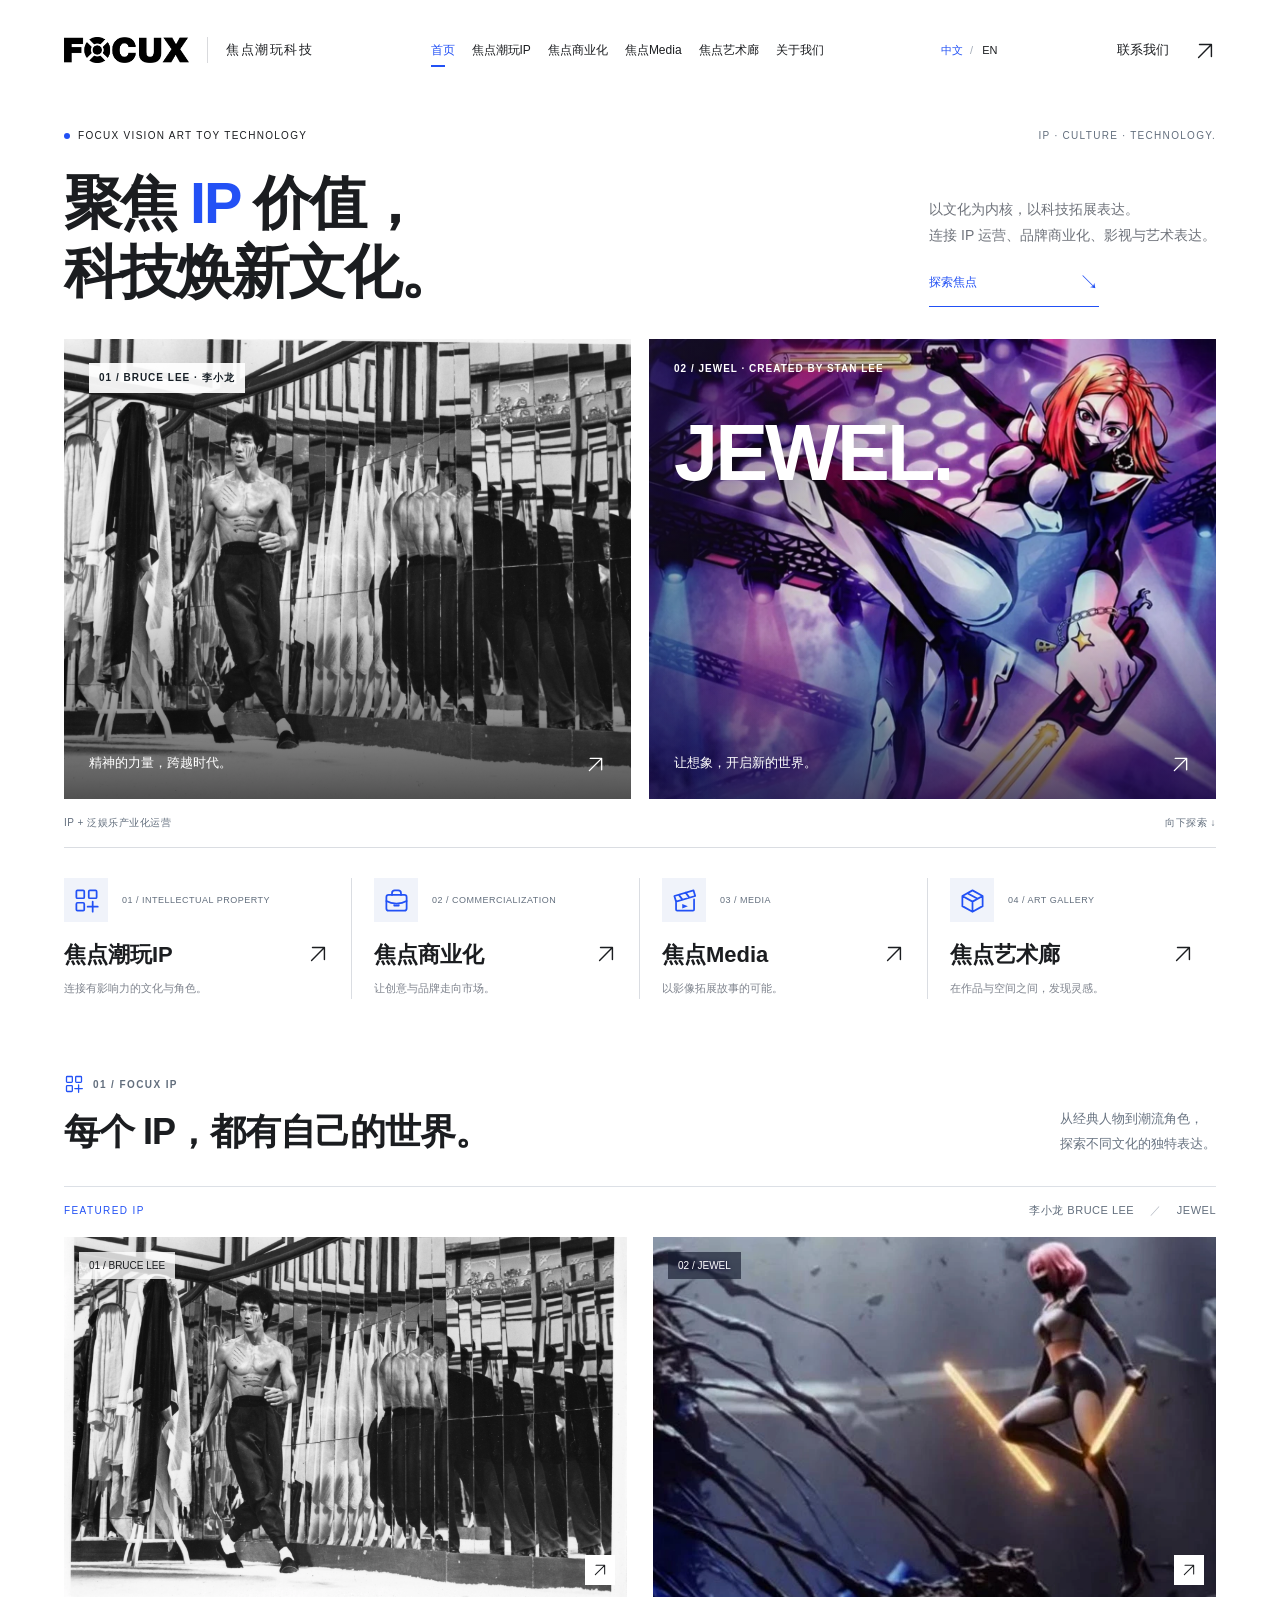
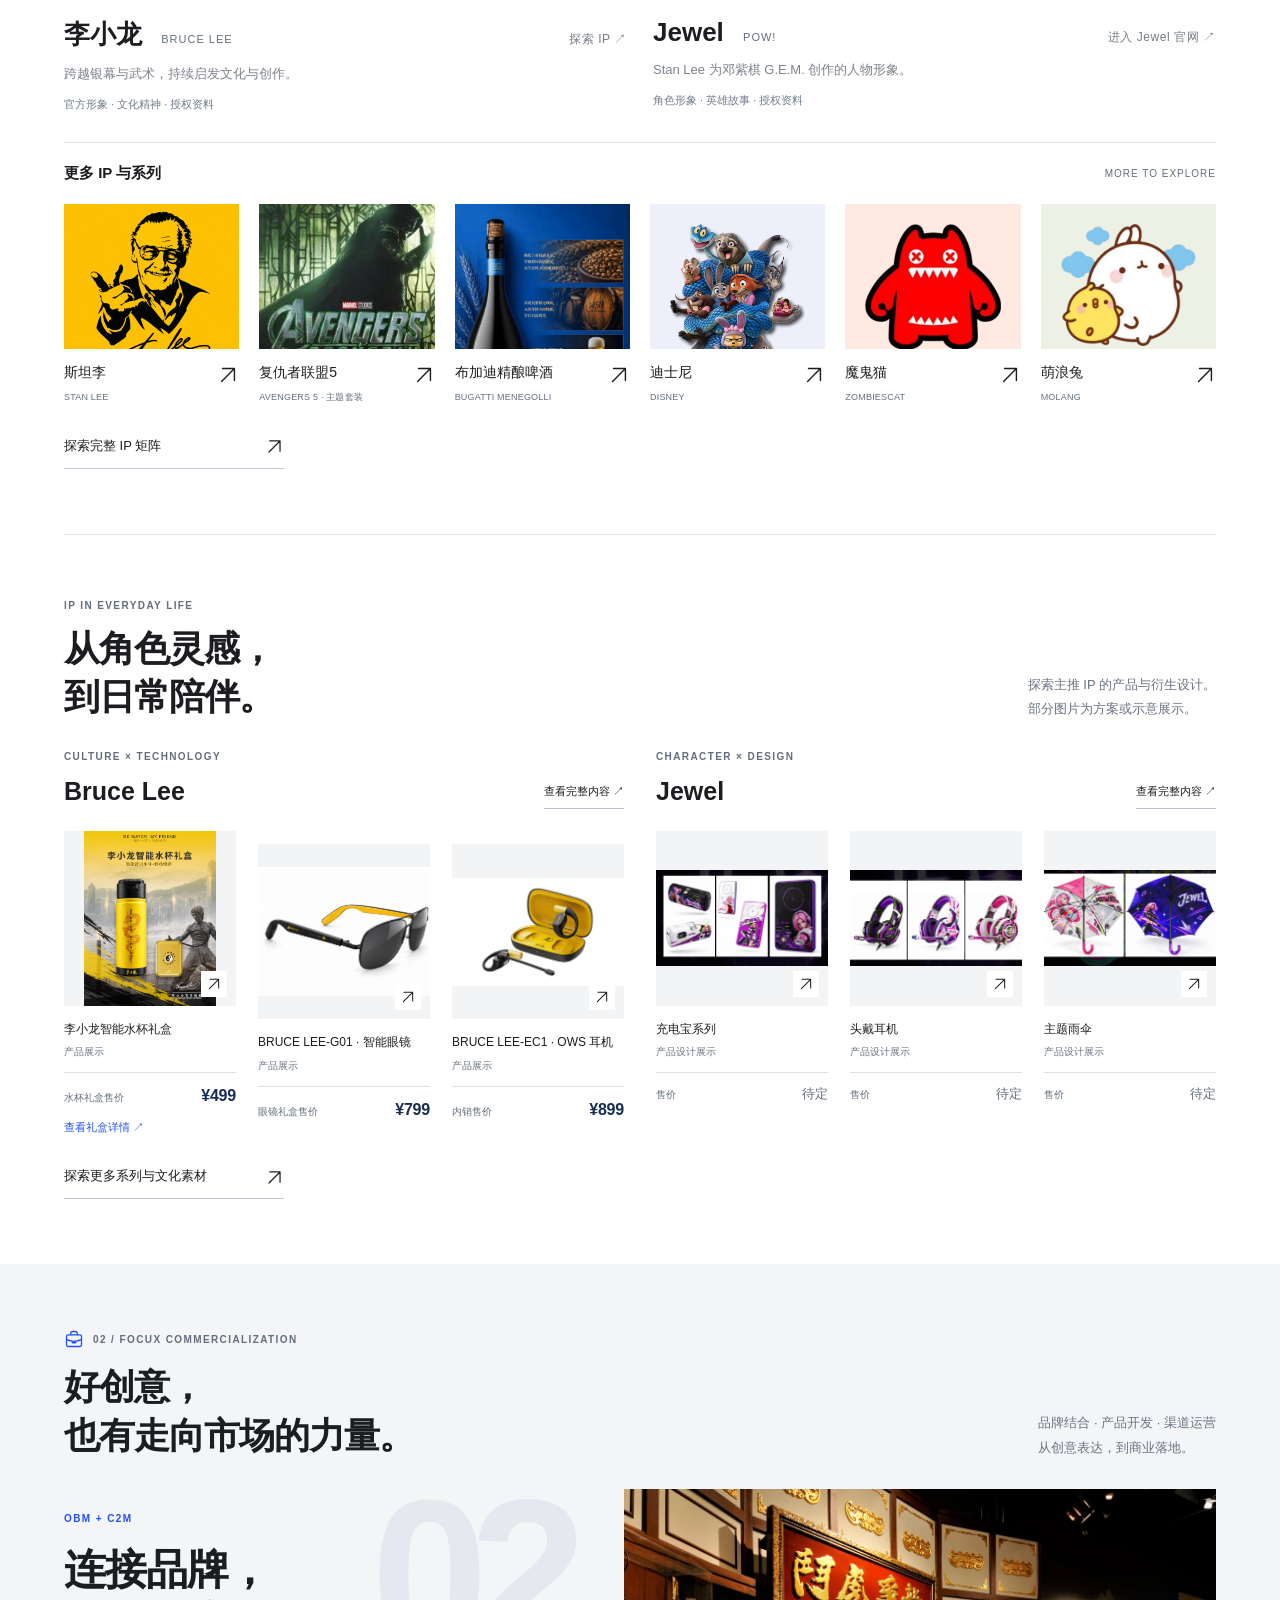
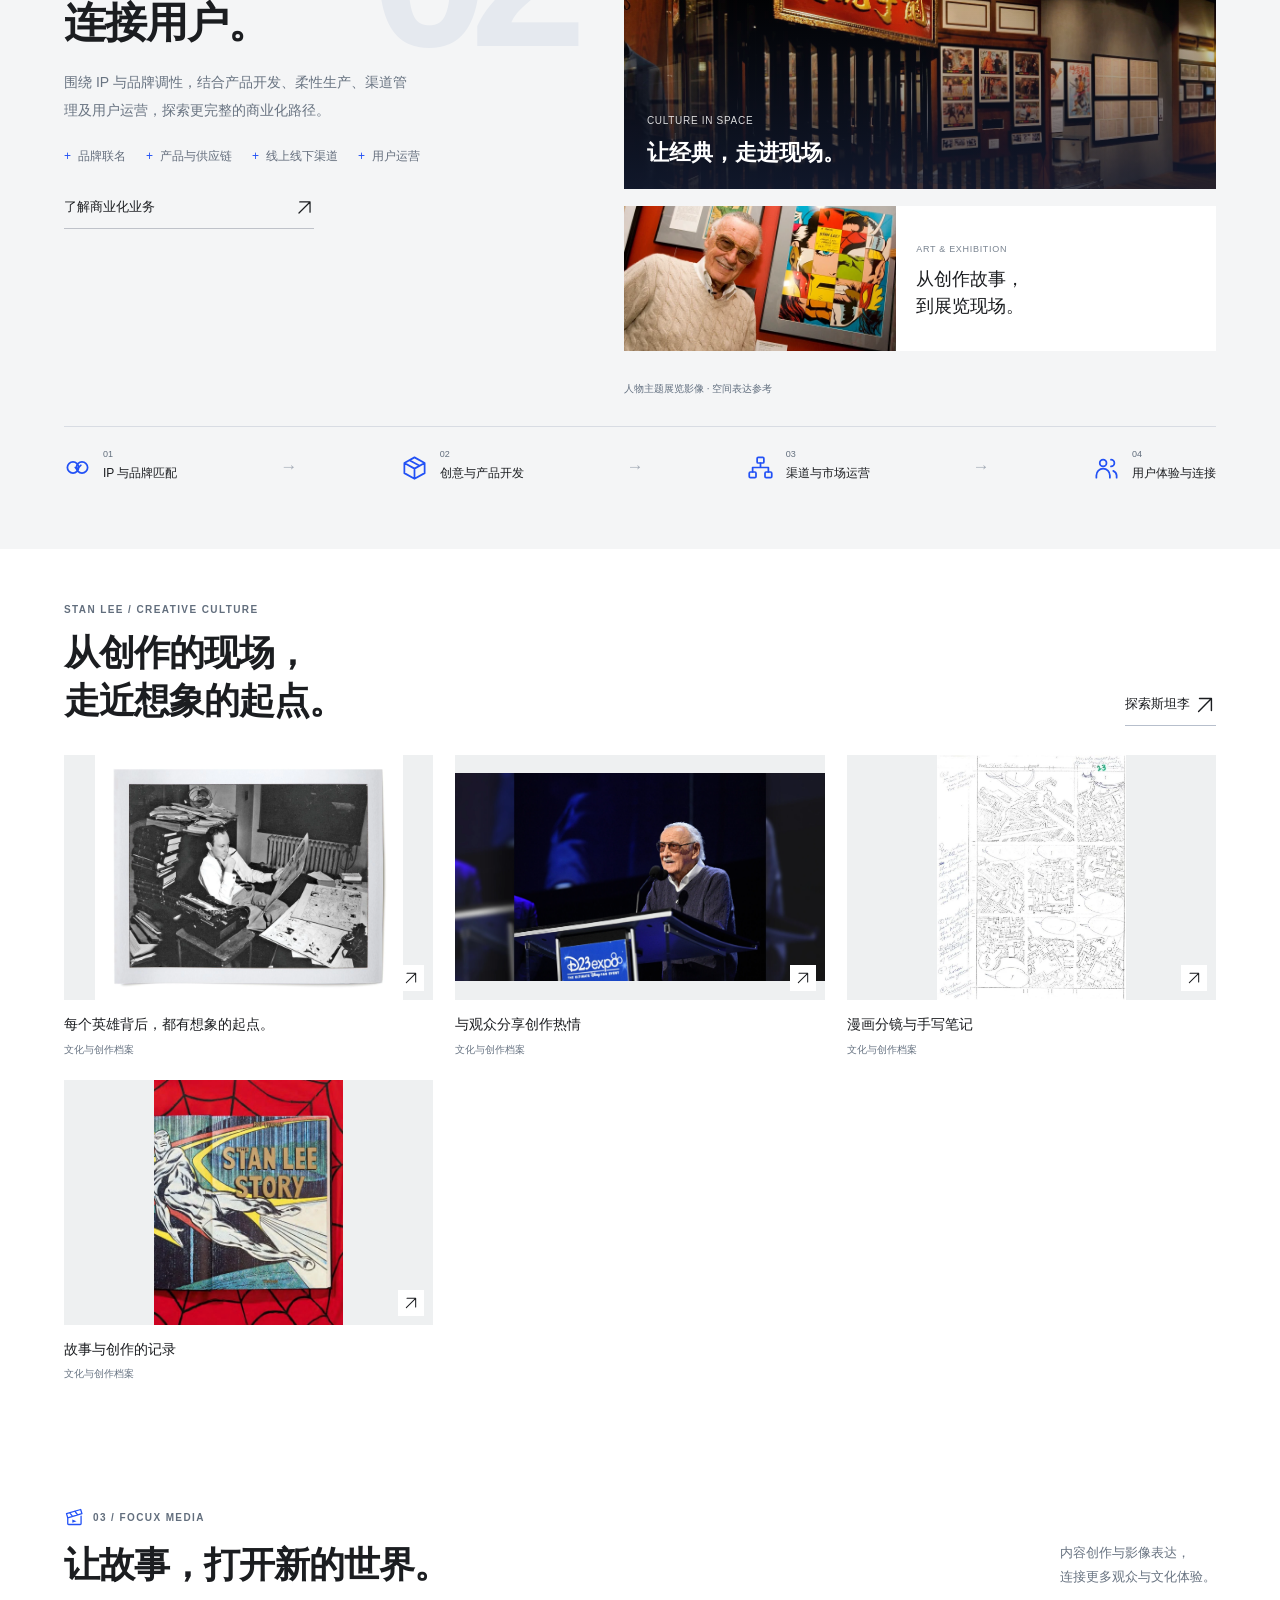
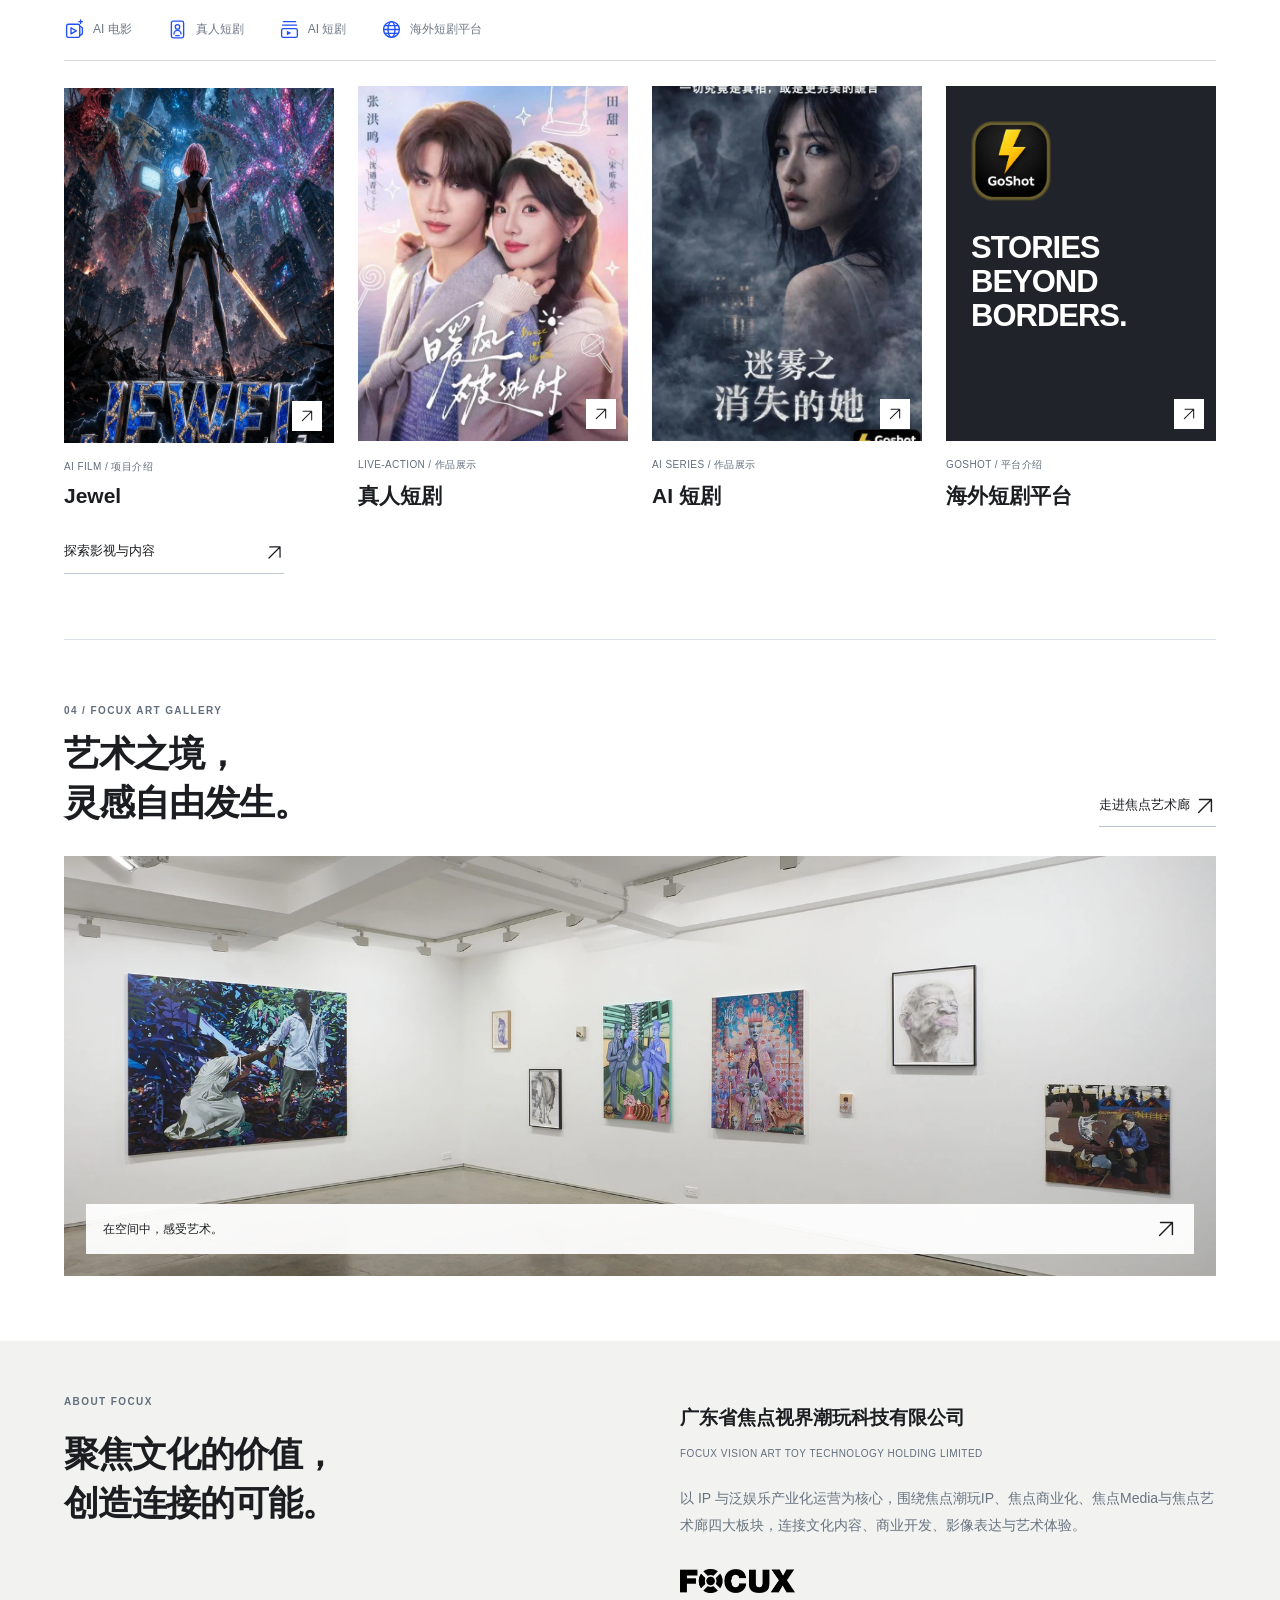
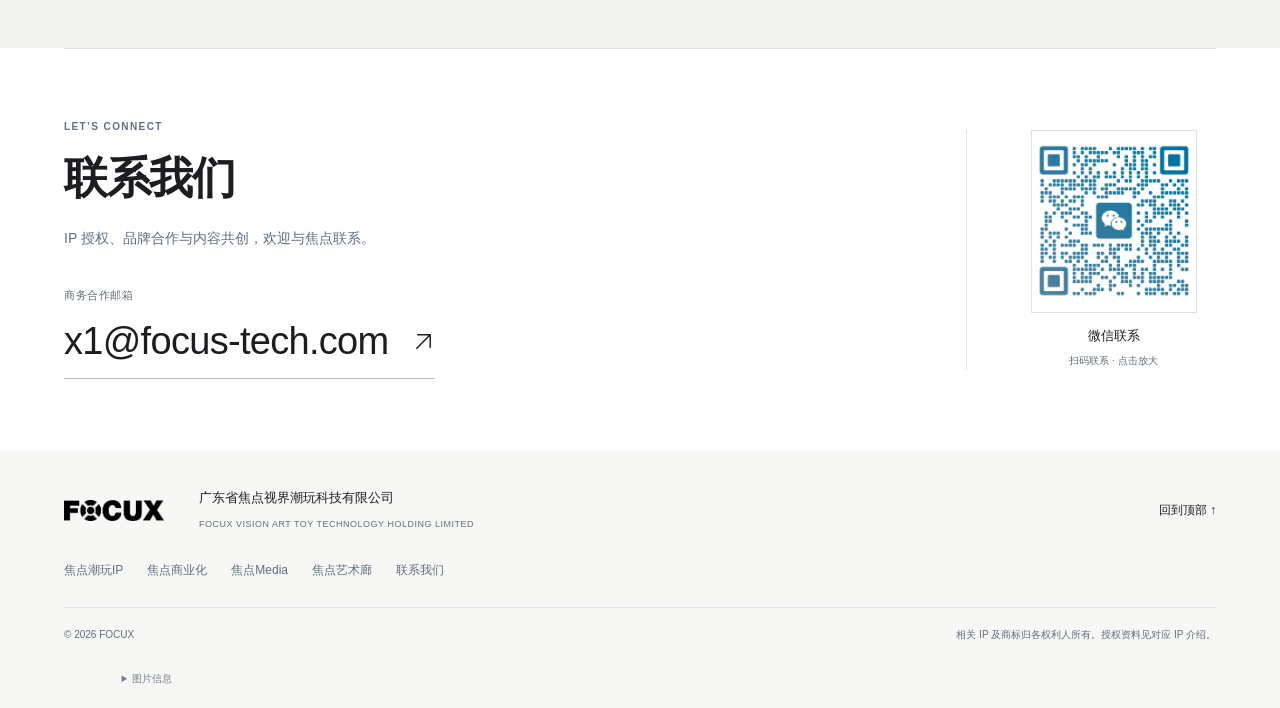
==== commit 7219953f: "Add files via upload" ====
--- a/index.html
+++ b/index.html
@@ -1,4 +1,4 @@
-<!doctype html><html lang="zh-CN"><head><meta charset="UTF-8"><meta name="viewport" content="width=device-width,initial-scale=1"><meta name="description" content="广东省焦点视界潮玩科技有限公司，聚焦IP价值，科技焕新文化。探索Bruce Lee与Jewel等IP，以及商业化与影视业务。"><meta name="theme-color" content="#ffffff"><title>FOCUX 焦点潮玩科技｜IP · 商业化 · 影视 · 艺术廊</title><link rel="stylesheet" href="assets/home.css?v=20261111-12"><script defer src="assets/galleries.js?v=20261111-12"></script><script defer src="assets/home.js?v=20261111-12"></script><script src="assets/language.js?v=20261111-12" defer></script><link rel="canonical" href="https://focux-art.com/"><link rel="alternate" hreflang="zh-CN" href="https://focux-art.com/"><link rel="alternate" hreflang="en" href="https://focux-art.com/en/"><link rel="alternate" hreflang="x-default" href="https://focux-art.com/"></head><body><svg xmlns="http://www.w3.org/2000/svg" class="icon-definitions" width="0" height="0" aria-hidden="true" focusable="false"><defs><symbol id="focux-ip" viewBox="0 0 24 24"><rect x="3" y="3" width="7" height="7" rx="1"/><rect x="14" y="3" width="7" height="7" rx="1"/><rect x="3" y="14" width="7" height="7" rx="1"/><path d="M17.5 13v9m-4.5-4.5h9"/></symbol><symbol id="focux-commerce" viewBox="0 0 24 24"><path d="M8 7V5.5A2.5 2.5 0 0 1 10.5 3h3A2.5 2.5 0 0 1 16 5.5V7"/><rect x="3" y="7" width="18" height="14" rx="2"/><path d="M3 12.5c5 3 13 3 18 0M10 14.5v2h4v-2"/></symbol><symbol id="focux-film" viewBox="0 0 24 24"><path d="m3 8 17-5 1.5 5L4.5 13zM7 7l3 4m3-6 3 4M4.5 13v7a1 1 0 0 0 1 1h14a1 1 0 0 0 1-1V11"/><path d="m10 15 5 2-5 2z" fill="currentColor" stroke="none"/></symbol><symbol id="focux-match" viewBox="0 0 24 24"><circle cx="8" cy="12" r="5"/><circle cx="16" cy="12" r="5"/><path d="m10 12 1.5 1.5L15 10"/></symbol><symbol id="focux-design" viewBox="0 0 24 24"><path d="m12 3 9 5-9 5-9-5zM3 8v9l9 5 9-5V8M12 13v9M7.5 5.5l9 5"/></symbol><symbol id="focux-channels" viewBox="0 0 24 24"><rect x="9" y="3" width="6" height="5" rx="1"/><rect x="2" y="16" width="6" height="5" rx="1"/><rect x="16" y="16" width="6" height="5" rx="1"/><path d="M12 8v4m-7 4v-4h14v4"/></symbol><symbol id="focux-users" viewBox="0 0 24 24"><circle cx="9" cy="8" r="3"/><path d="M3 21v-2a6 6 0 0 1 12 0v2M16 5a3 3 0 0 1 0 6m2 4a5 5 0 0 1 3 4v2"/></symbol><symbol id="focux-ai-film" viewBox="0 0 24 24"><rect x="3" y="6" width="15" height="15" rx="2"/><path d="m8 10 6 3.5L8 17zM18 8l3 2v7l-3 2M19 1v4m-2-2h4"/></symbol><symbol id="focux-live" viewBox="0 0 24 24"><rect x="5" y="2.5" width="14" height="19" rx="2"/><circle cx="12" cy="9" r="2.5"/><path d="M8 17a4 4 0 0 1 8 0M10 19h4"/></symbol><symbol id="focux-ai-series" viewBox="0 0 24 24"><path d="M5 3h14M4 7h16"/><rect x="3" y="11" width="18" height="10" rx="2"/><path d="m9 13.5 5 2.5-5 2.5z" fill="currentColor" stroke="none"/></symbol><symbol id="focux-globe" viewBox="0 0 24 24"><circle cx="12" cy="12" r="9"/><ellipse cx="12" cy="12" rx="4" ry="9"/><path d="M3 12h18M4.5 7.5h15m-15 9h15"/></symbol><symbol id="focux-authorization" viewBox="0 0 24 24"><path d="m12 2 8 3v6c0 5-4 8.5-8 11-4-2.5-8-6-8-11V5z"/><path d="m8 11.5 2.5 2.5 5.5-6"/></symbol><symbol id="focux-arrow-up-right" viewBox="0 0 24 24"><path d="M5 19 19 5M6 5h13v13"/></symbol><symbol id="focux-arrow-right" viewBox="0 0 24 24"><path d="M3 12h18m-7-7 7 7-7 7"/></symbol><symbol id="focux-arrow-down" viewBox="0 0 24 24"><path d="M12 3v18m-7-7 7 7 7-7"/></symbol><symbol id="focux-menu" viewBox="0 0 24 24"><path d="M4 6h16M4 12h16M4 18h16"/></symbol><symbol id="focux-close" viewBox="0 0 24 24"><path d="m6 6 12 12M6 18 18 6"/></symbol><symbol id="focux-zoom" viewBox="0 0 24 24"><circle cx="10" cy="10" r="6.5"/><path d="m15 15 6 6M7 10h6m-3-3v6"/></symbol></defs></svg><a class="skip-link" href="#top">跳至正文</a><header><a href="index.html" class="identity" aria-label="焦点潮玩科技首页"><img src="assets/home/focux-logo.webp" alt="FOCUX" width="1812" height="379" decoding="async"><span>焦点潮玩科技</span></a><button class="menu-toggle" aria-expanded="false" aria-controls="main-nav">菜单 <svg class="ui-icon" aria-hidden="true" focusable="false" viewBox="0 0 24 24"><use href="#focux-menu"></use></svg></button><nav id="main-nav"><a href="index.html" class="current" aria-current="page">首页</a><a href="ip.html">焦点潮玩IP</a><a href="business.html">焦点商业化</a><a href="film.html">焦点Media</a><a href="art.html">焦点艺术廊</a><a href="index.html#about">关于我们</a><a class="mobile-contact" href="#contact">联系我们</a></nav><div class="language-switch" aria-label="语言切换"><span aria-current="true">中文</span><i>/</i><a href="en/index.html" lang="en" hreflang="en" data-language-switch="en">EN</a></div><a class="contact-link" href="#contact">联系我们 <span><svg class="ui-icon" aria-hidden="true" focusable="false" viewBox="0 0 24 24"><use href="#focux-arrow-up-right"></use></svg></span></a></header><main id="top"><section class="hero container"><div class="hero-topline"><span><i></i> FOCUX VISION ART TOY TECHNOLOGY</span><span>IP · CULTURE · TECHNOLOGY.</span></div><div class="hero-title"><h1>聚焦 <span class="slogan-ip">IP</span> 价值，<br><span class="slogan-culture">科技焕新文化。</span></h1><div class="hero-description"><p>以文化为内核，以科技拓展表达。<br>连接 IP 运营、品牌商业化、影视与艺术表达。</p><a class="line-link" href="#ip">探索焦点 <span>↘</span></a></div></div><div class="hero-stage hero-stage-featured"><a class="hero-bruce" href="#ip-bruce" aria-label="探索主推IP李小龙"><span class="stage-label">01 / BRUCE LEE · 李小龙</span><img src="assets/home/bruce-mirror-scene.webp" alt="李小龙官方人物形象" fetchpriority="high" width="1800" height="1260" decoding="async"><span class="stage-caption">精神的力量，跨越时代。 <b><svg class="ui-icon" aria-hidden="true" focusable="false" viewBox="0 0 24 24"><use href="#focux-arrow-up-right"></use></svg></b></span></a><a class="hero-jewel" href="#ip-jewel" aria-label="探索主推IP Jewel"><img src="assets/jewel.webp" alt="Jewel角色主视觉" width="1199" height="1200" decoding="async"><span class="stage-label">02 / JEWEL · CREATED BY STAN LEE</span><strong>JEWEL.</strong><span class="stage-caption">让想象，开启新的世界。 <b><svg class="ui-icon" aria-hidden="true" focusable="false" viewBox="0 0 24 24"><use href="#focux-arrow-up-right"></use></svg></b></span></a></div><div class="hero-bottom"><span>IP + 泛娱乐产业化运营</span><span>向下探索 ↓</span></div></section><section class="pillars container" aria-label="四大业务专栏"><a href="ip.html"><div class="pillar-top"><span class="pillar-symbol"><svg class="ui-icon" aria-hidden="true" focusable="false" viewBox="0 0 24 24"><use href="#focux-ip"></use></svg></span><small>01 / INTELLECTUAL PROPERTY</small></div><h2>焦点潮玩IP <b><svg class="ui-icon" aria-hidden="true" focusable="false" viewBox="0 0 24 24"><use href="#focux-arrow-up-right"></use></svg></b></h2><p>连接有影响力的文化与角色。</p></a><a href="business.html"><div class="pillar-top"><span class="pillar-symbol"><svg class="ui-icon" aria-hidden="true" focusable="false" viewBox="0 0 24 24"><use href="#focux-commerce"></use></svg></span><small>02 / COMMERCIALIZATION</small></div><h2>焦点商业化 <b><svg class="ui-icon" aria-hidden="true" focusable="false" viewBox="0 0 24 24"><use href="#focux-arrow-up-right"></use></svg></b></h2><p>让创意与品牌走向市场。</p></a><a href="film.html"><div class="pillar-top"><span class="pillar-symbol"><svg class="ui-icon" aria-hidden="true" focusable="false" viewBox="0 0 24 24"><use href="#focux-film"></use></svg></span><small>03 / MEDIA</small></div><h2>焦点Media <b><svg class="ui-icon" aria-hidden="true" focusable="false" viewBox="0 0 24 24"><use href="#focux-arrow-up-right"></use></svg></b></h2><p>以影像拓展故事的可能。</p></a><a href="art.html"><div class="pillar-top"><span class="pillar-symbol"><svg class="ui-icon" aria-hidden="true" focusable="false" viewBox="0 0 24 24"><use href="#focux-design"></use></svg></span><small>04 / ART GALLERY</small></div><h2>焦点艺术廊 <b><svg class="ui-icon" aria-hidden="true" focusable="false" viewBox="0 0 24 24"><use href="#focux-arrow-up-right"></use></svg></b></h2><p>在作品与空间之间，发现灵感。</p></a></section><section class="ip-section container section" id="ip"><div class="section-head"><div><p class="eyebrow icon-eyebrow"><svg class="ui-icon" aria-hidden="true" focusable="false" viewBox="0 0 24 24"><use href="#focux-ip"></use></svg>01 / FOCUX IP</p><h2>每个 IP，<br class="mobile-break">都有自己的世界。</h2></div><p class="section-intro">从经典人物到潮流角色，<br>探索不同文化的独特表达。</p></div><div class="featured-ip-heading"><span>FEATURED IP</span><p>李小龙 BRUCE LEE <i>／</i> JEWEL</p></div><div class="ip-grid featured-ip-grid"><button class="ip-card ip-bruce" id="ip-bruce" data-ip="bruce"><div class="ip-image"><img src="assets/home/bruce-mirror-scene.webp" alt="李小龙官方镜室影像" loading="lazy" width="1281" height="1600" decoding="async"><span>01 / BRUCE LEE</span><b><svg class="ui-icon" aria-hidden="true" focusable="false" viewBox="0 0 24 24"><use href="#focux-arrow-up-right"></use></svg></b></div><div class="ip-caption"><h3>李小龙 <em>BRUCE LEE</em></h3><span>探索 IP ↗</span></div><p>跨越银幕与武术，持续启发文化与创作。</p><small>官方形象 · 文化精神 · 授权资料</small></button><a class="ip-card ip-jewel" id="ip-jewel" href="https://jewel-pow.com/" target="_blank" rel="noopener noreferrer"><div class="ip-image"><img src="assets/home/jewel-world.webp" alt="Jewel角色世界场景" loading="lazy" width="807" height="807" decoding="async"><span>02 / JEWEL</span><b><svg class="ui-icon" aria-hidden="true" focusable="false" viewBox="0 0 24 24"><use href="#focux-arrow-up-right"></use></svg></b></div><div class="ip-caption"><h3>Jewel <em>POW!</em></h3><span>进入 Jewel 官网 ↗</span></div><p>Stan Lee 为邓紫棋 G.E.M. 创作的人物形象。</p><small>角色形象 · 英雄故事 · 授权资料</small></a></div><div class="secondary-ip-heading"><p>更多 IP 与系列</p><span>MORE TO EXPLORE</span></div><div class="secondary-ip-grid"><button data-ip="stan"><div class="secondary-visual secondary-stan"><img src="assets/stan.webp" alt="斯坦李" loading="lazy" width="1200" height="1200" decoding="async"></div><h3>斯坦李 <b><svg class="ui-icon" aria-hidden="true" focusable="false" viewBox="0 0 24 24"><use href="#focux-arrow-up-right"></use></svg></b></h3><small>STAN LEE</small></button><button data-ip="avengers"><div class="secondary-visual secondary-avengers"><img src="assets/home/avengers.webp" alt="复仇者联盟5" loading="lazy" width="250" height="377" decoding="async"></div><h3>复仇者联盟5 <b><svg class="ui-icon" aria-hidden="true" focusable="false" viewBox="0 0 24 24"><use href="#focux-arrow-up-right"></use></svg></b></h3><small>AVENGERS 5 · 主题套装</small></button><button data-ip="bugatti"><div class="secondary-visual secondary-bugatti"><img src="assets/home/s30-image90.webp" alt="布加迪精酿啤酒品牌系列" loading="lazy" width="975" height="1300" decoding="async"></div><h3>布加迪精酿啤酒 <b><svg class="ui-icon" aria-hidden="true" focusable="false" viewBox="0 0 24 24"><use href="#focux-arrow-up-right"></use></svg></b></h3><small>BUGATTI MENEGOLLI</small></button><button data-ip="disney"><div class="secondary-visual secondary-disney"><img src="assets/disney.webp" alt="迪士尼" loading="lazy" width="1065" height="1200" decoding="async"></div><h3>迪士尼 <b><svg class="ui-icon" aria-hidden="true" focusable="false" viewBox="0 0 24 24"><use href="#focux-arrow-up-right"></use></svg></b></h3><small>DISNEY</small></button><button data-ip="cat"><div class="secondary-visual secondary-cat"><img src="assets/cat.webp" alt="魔鬼猫" loading="lazy" width="426" height="396" decoding="async"></div><h3>魔鬼猫 <b><svg class="ui-icon" aria-hidden="true" focusable="false" viewBox="0 0 24 24"><use href="#focux-arrow-up-right"></use></svg></b></h3><small>ZOMBIESCAT</small></button><button data-ip="molang"><div class="secondary-visual secondary-molang"><img src="assets/molang.webp" alt="萌浪兔" loading="lazy" width="651" height="586" decoding="async"></div><h3>萌浪兔 <b><svg class="ui-icon" aria-hidden="true" focusable="false" viewBox="0 0 24 24"><use href="#focux-arrow-up-right"></use></svg></b></h3><small>MOLANG</small></button></div><a class="column-link" href="ip.html">探索完整 IP 矩阵 <span><svg class="ui-icon" aria-hidden="true" focusable="false" viewBox="0 0 24 24"><use href="#focux-arrow-up-right"></use></svg></span></a></section><section class="series-section container section" id="series"><div class="section-head"><div><p class="eyebrow">IP IN EVERYDAY LIFE</p><h2>从角色灵感，<br>到日常陪伴。</h2></div><p class="section-intro">探索主推 IP 的产品与衍生设计。<br>部分图片为方案或示意展示。</p></div><div class="brand-preview-grid"><article class="brand-gallery" id="series-bruce"><div class="brand-gallery-heading"><div><p class="eyebrow">CULTURE × TECHNOLOGY</p><h3>Bruce Lee</h3></div><button class="plain-link" data-ip="bruce">查看完整内容 ↗</button></div><div class="gallery-grid"><button class="gallery-tile" data-gallery-open="bruce-s3-image10" aria-label="放大查看BRUCE LEE-M01 · 智能水杯"><span class="gallery-picture"><img src="assets/gallery/bruce-s3-image10.webp" alt="BRUCE LEE-M01 · 智能水杯" loading="lazy" decoding="async"><b><svg class="ui-icon" aria-hidden="true" focusable="false" viewBox="0 0 24 24"><use href="#focux-arrow-up-right"></use></svg></b></span><span class="gallery-title">BRUCE LEE-M01 · 智能水杯</span><small>产品展示</small><span class="product-price"><span>水杯礼盒售价</span><strong>¥499</strong></span></button><button class="gallery-tile" data-gallery-open="bruce-s7-image27" aria-label="放大查看BRUCE LEE-G01 · 智能眼镜"><span class="gallery-picture"><img src="assets/gallery/bruce-s7-image27.webp" alt="BRUCE LEE-G01 · 智能眼镜" loading="lazy" decoding="async"><b><svg class="ui-icon" aria-hidden="true" focusable="false" viewBox="0 0 24 24"><use href="#focux-arrow-up-right"></use></svg></b></span><span class="gallery-title">BRUCE LEE-G01 · 智能眼镜</span><small>产品展示</small><span class="product-price"><span>眼镜礼盒售价</span><strong>¥799</strong></span></button><button class="gallery-tile" data-gallery-open="bruce-s14-image52" aria-label="放大查看BRUCE LEE-EC1 · OWS 耳机"><span class="gallery-picture"><img src="assets/gallery/bruce-s14-image52.webp" alt="BRUCE LEE-EC1 · OWS 耳机" loading="lazy" decoding="async"><b><svg class="ui-icon" aria-hidden="true" focusable="false" viewBox="0 0 24 24"><use href="#focux-arrow-up-right"></use></svg></b></span><span class="gallery-title">BRUCE LEE-EC1 · OWS 耳机</span><small>产品展示</small><span class="product-price"><span>内销售价</span><strong>¥899</strong></span></button></div></article><article class="brand-gallery" id="series-jewel"><div class="brand-gallery-heading"><div><p class="eyebrow">CHARACTER × DESIGN</p><h3>Jewel</h3></div><button class="plain-link" data-ip="jewel">查看完整内容 ↗</button></div><div class="gallery-grid"><button class="gallery-tile" data-gallery-open="jewel-13" aria-label="放大查看充电宝系列"><span class="gallery-picture"><img src="assets/gallery/jewel-13.webp" alt="充电宝系列" loading="lazy" decoding="async"><b><svg class="ui-icon" aria-hidden="true" focusable="false" viewBox="0 0 24 24"><use href="#focux-arrow-up-right"></use></svg></b></span><span class="gallery-title">充电宝系列</span><small>产品设计展示</small><span class="product-price is-pending"><span>售价</span><strong>待定</strong></span></button><button class="gallery-tile" data-gallery-open="jewel-18" aria-label="放大查看头戴耳机"><span class="gallery-picture"><img src="assets/gallery/jewel-18.webp" alt="头戴耳机" loading="lazy" decoding="async"><b><svg class="ui-icon" aria-hidden="true" focusable="false" viewBox="0 0 24 24"><use href="#focux-arrow-up-right"></use></svg></b></span><span class="gallery-title">头戴耳机</span><small>产品设计展示</small><span class="product-price is-pending"><span>售价</span><strong>待定</strong></span></button><button class="gallery-tile" data-gallery-open="jewel-31" aria-label="放大查看主题雨伞"><span class="gallery-picture"><img src="assets/gallery/jewel-31.webp" alt="主题雨伞" loading="lazy" decoding="async"><b><svg class="ui-icon" aria-hidden="true" focusable="false" viewBox="0 0 24 24"><use href="#focux-arrow-up-right"></use></svg></b></span><span class="gallery-title">主题雨伞</span><small>产品设计展示</small><span class="product-price is-pending"><span>售价</span><strong>待定</strong></span></button></div></article></div><a class="column-link" href="ip.html#series">探索更多系列与文化素材 <span><svg class="ui-icon" aria-hidden="true" focusable="false" viewBox="0 0 24 24"><use href="#focux-arrow-up-right"></use></svg></span></a></section><section class="business-section section" id="business"><div class="container"><div class="section-head"><div><p class="eyebrow icon-eyebrow"><svg class="ui-icon" aria-hidden="true" focusable="false" viewBox="0 0 24 24"><use href="#focux-commerce"></use></svg>02 / FOCUX COMMERCIALIZATION</p><h2>好创意，<br>也有走向市场的力量。</h2></div><p class="section-intro">品牌结合 · 产品开发 · 渠道运营<br>从创意表达，到商业落地。</p></div><div class="business-editorial"><div class="business-copy"><span class="big-number">02</span><p class="eyebrow">OBM + C2M</p><h3>连接品牌，<br>连接用户。</h3><p>围绕 IP 与品牌调性，结合产品开发、柔性生产、渠道管理及用户运营，探索更完整的商业化路径。</p><div class="business-tags"><span>品牌联名</span><span>产品与供应链</span><span>线上线下渠道</span><span>用户运营</span></div><a href="business.html" class="line-link">了解商业化业务 <span><svg class="ui-icon" aria-hidden="true" focusable="false" viewBox="0 0 24 24"><use href="#focux-arrow-up-right"></use></svg></span></a></div><div class="market-scenes" aria-label="人物文化展陈参考"><figure class="market-main"><img src="assets/editorial/bruce-exhibition.webp" alt="李小龙个人展览现场" loading="lazy" width="1600" height="900" decoding="async"><figcaption><span>CULTURE IN SPACE</span><h3>让经典，走进现场。</h3></figcaption></figure><figure class="market-secondary"><img src="assets/editorial/stan-exhibition.webp" alt="Stan Lee个人回顾展现场" loading="lazy" width="474" height="275" decoding="async"><figcaption><span>ART & EXHIBITION</span><h3>从创作故事，<br>到展览现场。</h3></figcaption></figure><p class="exhibition-note">人物主题展览影像 · 空间表达参考</p></div></div><div class="process"><span class="process-step"><svg class="ui-icon" aria-hidden="true" focusable="false" viewBox="0 0 24 24"><use href="#focux-match"></use></svg><span><i>01</i><strong>IP 与品牌匹配</strong></span></span><b>→</b><span class="process-step"><svg class="ui-icon" aria-hidden="true" focusable="false" viewBox="0 0 24 24"><use href="#focux-design"></use></svg><span><i>02</i><strong>创意与产品开发</strong></span></span><b>→</b><span class="process-step"><svg class="ui-icon" aria-hidden="true" focusable="false" viewBox="0 0 24 24"><use href="#focux-channels"></use></svg><span><i>03</i><strong>渠道与市场运营</strong></span></span><b>→</b><span class="process-step"><svg class="ui-icon" aria-hidden="true" focusable="false" viewBox="0 0 24 24"><use href="#focux-users"></use></svg><span><i>04</i><strong>用户体验与连接</strong></span></span></div></div></section><section class="stan-preview container"><div class="section-head"><div><p class="eyebrow">STAN LEE / CREATIVE CULTURE</p><h2>从创作的现场，<br>走近想象的起点。</h2></div><a class="plain-link" href="ip.html#culture-stan">探索斯坦李 <svg class="ui-icon" aria-hidden="true" viewBox="0 0 24 24"><use href="#focux-arrow-up-right"></use></svg></a></div><div class="gallery-grid"><button class="gallery-tile" data-gallery-open="culture-stan-0"><span class="gallery-picture"><img src="assets/editorial/stan-working.webp" alt="每个英雄背后，都有想象的起点。" loading="lazy"><b><svg class="ui-icon" aria-hidden="true" viewBox="0 0 24 24"><use href="#focux-arrow-up-right"></use></svg></b></span><span class="gallery-title">每个英雄背后，都有想象的起点。</span><small>文化与创作档案</small></button><button class="gallery-tile" data-gallery-open="culture-stan-1"><span class="gallery-picture"><img src="assets/editorial/stan-stage.webp" alt="与观众分享创作热情" loading="lazy"><b><svg class="ui-icon" aria-hidden="true" viewBox="0 0 24 24"><use href="#focux-arrow-up-right"></use></svg></b></span><span class="gallery-title">与观众分享创作热情</span><small>文化与创作档案</small></button><button class="gallery-tile" data-gallery-open="culture-stan-2"><span class="gallery-picture"><img src="assets/gallery/stan-s5-image7.webp" alt="漫画分镜与手写笔记" loading="lazy"><b><svg class="ui-icon" aria-hidden="true" viewBox="0 0 24 24"><use href="#focux-arrow-up-right"></use></svg></b></span><span class="gallery-title">漫画分镜与手写笔记</span><small>文化与创作档案</small></button><button class="gallery-tile" data-gallery-open="culture-stan-3"><span class="gallery-picture"><img src="assets/gallery/stan-s57-image150.webp" alt="故事与创作的记录" loading="lazy"><b><svg class="ui-icon" aria-hidden="true" viewBox="0 0 24 24"><use href="#focux-arrow-up-right"></use></svg></b></span><span class="gallery-title">故事与创作的记录</span><small>文化与创作档案</small></button></div></section><section class="film-section container section" id="film"><div class="section-head"><div><p class="eyebrow icon-eyebrow"><svg class="ui-icon" aria-hidden="true" focusable="false" viewBox="0 0 24 24"><use href="#focux-film"></use></svg>03 / FOCUX MEDIA</p><h2>让故事，<br class="mobile-break">打开新的世界。</h2></div><p class="section-intro">内容创作与影像表达，<br>连接更多观众与文化体验。</p></div><div class="film-types"><span><svg class="ui-icon" aria-hidden="true" focusable="false" viewBox="0 0 24 24"><use href="#focux-ai-film"></use></svg>AI 电影</span><span><svg class="ui-icon" aria-hidden="true" focusable="false" viewBox="0 0 24 24"><use href="#focux-live"></use></svg>真人短剧</span><span><svg class="ui-icon" aria-hidden="true" focusable="false" viewBox="0 0 24 24"><use href="#focux-ai-series"></use></svg>AI 短剧</span><span><svg class="ui-icon" aria-hidden="true" focusable="false" viewBox="0 0 24 24"><use href="#focux-globe"></use></svg>海外短剧平台</span></div><div class="poster-grid"><button class="poster" data-film="jewel"><div><img src="assets/home/s33-image118.webp" alt="公司PPT中的Jewel电影项目海报" loading="lazy" width="735" height="1300" decoding="async"><b><svg class="ui-icon" aria-hidden="true" focusable="false" viewBox="0 0 24 24"><use href="#focux-arrow-up-right"></use></svg></b></div><small>AI FILM / 项目介绍</small><h3>Jewel</h3></button><button class="poster" data-film="live"><div><img src="assets/home/s39-image143.webp" alt="公司PPT中的真人短剧展示" loading="lazy" width="595" height="794" decoding="async"><b><svg class="ui-icon" aria-hidden="true" focusable="false" viewBox="0 0 24 24"><use href="#focux-arrow-up-right"></use></svg></b></div><small>LIVE-ACTION / 作品展示</small><h3>真人短剧</h3></button><button class="poster" data-film="ai"><div><img src="assets/home/s40-image151.webp" alt="公司PPT中的AI短剧展示" loading="lazy" width="600" height="845" decoding="async"><b><svg class="ui-icon" aria-hidden="true" focusable="false" viewBox="0 0 24 24"><use href="#focux-arrow-up-right"></use></svg></b></div><small>AI SERIES / 作品展示</small><h3>AI 短剧</h3></button><button class="poster platform" data-film="goshot"><div><img src="assets/home/s41-image158.webp" alt="GoShot平台标识" loading="lazy" width="846" height="838" decoding="async"><span>STORIES<br>BEYOND<br>BORDERS.</span><b><svg class="ui-icon" aria-hidden="true" focusable="false" viewBox="0 0 24 24"><use href="#focux-arrow-up-right"></use></svg></b></div><small>GOSHOT / 平台介绍</small><h3>海外短剧平台</h3></button></div><a class="column-link" href="film.html">探索影视与内容 <span><svg class="ui-icon" aria-hidden="true" focusable="false" viewBox="0 0 24 24"><use href="#focux-arrow-up-right"></use></svg></span></a></section><section class="home-art-preview container section"><div class="section-head"><div><p class="eyebrow">04 / FOCUX ART GALLERY</p><h2>艺术之境，<br>灵感自由发生。</h2></div><a class="plain-link" href="art.html">走进焦点艺术廊 <svg class="ui-icon" aria-hidden="true" focusable="false" viewBox="0 0 24 24"><use href="#focux-arrow-up-right"></use></svg></a></div><a href="art.html" class="home-art-image"><img src="assets/editorial/art-gallery.webp" alt="艺术作品与明亮的画廊空间" loading="lazy"><span>在空间中，感受艺术。 <svg class="ui-icon" aria-hidden="true" focusable="false" viewBox="0 0 24 24"><use href="#focux-arrow-up-right"></use></svg></span></a></section><section class="about-section" id="about"><div class="container about-grid"><div><p class="eyebrow">ABOUT FOCUX</p><h2>聚焦文化的价值，<br>创造连接的可能。</h2></div><div class="about-copy"><h3>广东省焦点视界潮玩科技有限公司</h3><p class="english-name">FOCUX VISION ART TOY TECHNOLOGY HOLDING LIMITED</p><p>以 IP 与泛娱乐产业化运营为核心，围绕焦点潮玩IP、焦点商业化、焦点Media与焦点艺术廊四大板块，连接文化内容、商业开发、影像表达与艺术体验。</p><img src="assets/home/focux-logo.webp" alt="FOCUX" loading="lazy" width="1812" height="379" decoding="async"></div></div></section><section class="contact-section container" id="contact" aria-labelledby="contact-heading">
+<!doctype html><html lang="zh-CN"><head><meta charset="UTF-8"><meta name="viewport" content="width=device-width,initial-scale=1"><meta name="description" content="广东省焦点视界潮玩科技有限公司，聚焦IP价值，科技焕新文化。探索Bruce Lee与Jewel等IP，以及商业化与影视业务。"><meta name="theme-color" content="#ffffff"><title>FOCUX 焦点潮玩科技｜IP · 商业化 · 影视 · 艺术廊</title><link rel="stylesheet" href="assets/home.css?v=20261119-13"><script defer src="assets/galleries.js?v=20261119-13"></script><script defer src="assets/home.js?v=20261119-13"></script><script src="assets/language.js?v=20261119-13" defer></script><link rel="canonical" href="https://focux-art.com/"><link rel="alternate" hreflang="zh-CN" href="https://focux-art.com/"><link rel="alternate" hreflang="en" href="https://focux-art.com/en/"><link rel="alternate" hreflang="x-default" href="https://focux-art.com/"></head><body><svg xmlns="http://www.w3.org/2000/svg" class="icon-definitions" width="0" height="0" aria-hidden="true" focusable="false"><defs><symbol id="focux-ip" viewBox="0 0 24 24"><rect x="3" y="3" width="7" height="7" rx="1"/><rect x="14" y="3" width="7" height="7" rx="1"/><rect x="3" y="14" width="7" height="7" rx="1"/><path d="M17.5 13v9m-4.5-4.5h9"/></symbol><symbol id="focux-commerce" viewBox="0 0 24 24"><path d="M8 7V5.5A2.5 2.5 0 0 1 10.5 3h3A2.5 2.5 0 0 1 16 5.5V7"/><rect x="3" y="7" width="18" height="14" rx="2"/><path d="M3 12.5c5 3 13 3 18 0M10 14.5v2h4v-2"/></symbol><symbol id="focux-film" viewBox="0 0 24 24"><path d="m3 8 17-5 1.5 5L4.5 13zM7 7l3 4m3-6 3 4M4.5 13v7a1 1 0 0 0 1 1h14a1 1 0 0 0 1-1V11"/><path d="m10 15 5 2-5 2z" fill="currentColor" stroke="none"/></symbol><symbol id="focux-match" viewBox="0 0 24 24"><circle cx="8" cy="12" r="5"/><circle cx="16" cy="12" r="5"/><path d="m10 12 1.5 1.5L15 10"/></symbol><symbol id="focux-design" viewBox="0 0 24 24"><path d="m12 3 9 5-9 5-9-5zM3 8v9l9 5 9-5V8M12 13v9M7.5 5.5l9 5"/></symbol><symbol id="focux-channels" viewBox="0 0 24 24"><rect x="9" y="3" width="6" height="5" rx="1"/><rect x="2" y="16" width="6" height="5" rx="1"/><rect x="16" y="16" width="6" height="5" rx="1"/><path d="M12 8v4m-7 4v-4h14v4"/></symbol><symbol id="focux-users" viewBox="0 0 24 24"><circle cx="9" cy="8" r="3"/><path d="M3 21v-2a6 6 0 0 1 12 0v2M16 5a3 3 0 0 1 0 6m2 4a5 5 0 0 1 3 4v2"/></symbol><symbol id="focux-ai-film" viewBox="0 0 24 24"><rect x="3" y="6" width="15" height="15" rx="2"/><path d="m8 10 6 3.5L8 17zM18 8l3 2v7l-3 2M19 1v4m-2-2h4"/></symbol><symbol id="focux-live" viewBox="0 0 24 24"><rect x="5" y="2.5" width="14" height="19" rx="2"/><circle cx="12" cy="9" r="2.5"/><path d="M8 17a4 4 0 0 1 8 0M10 19h4"/></symbol><symbol id="focux-ai-series" viewBox="0 0 24 24"><path d="M5 3h14M4 7h16"/><rect x="3" y="11" width="18" height="10" rx="2"/><path d="m9 13.5 5 2.5-5 2.5z" fill="currentColor" stroke="none"/></symbol><symbol id="focux-globe" viewBox="0 0 24 24"><circle cx="12" cy="12" r="9"/><ellipse cx="12" cy="12" rx="4" ry="9"/><path d="M3 12h18M4.5 7.5h15m-15 9h15"/></symbol><symbol id="focux-authorization" viewBox="0 0 24 24"><path d="m12 2 8 3v6c0 5-4 8.5-8 11-4-2.5-8-6-8-11V5z"/><path d="m8 11.5 2.5 2.5 5.5-6"/></symbol><symbol id="focux-arrow-up-right" viewBox="0 0 24 24"><path d="M5 19 19 5M6 5h13v13"/></symbol><symbol id="focux-arrow-right" viewBox="0 0 24 24"><path d="M3 12h18m-7-7 7 7-7 7"/></symbol><symbol id="focux-arrow-down" viewBox="0 0 24 24"><path d="M12 3v18m-7-7 7 7 7-7"/></symbol><symbol id="focux-menu" viewBox="0 0 24 24"><path d="M4 6h16M4 12h16M4 18h16"/></symbol><symbol id="focux-close" viewBox="0 0 24 24"><path d="m6 6 12 12M6 18 18 6"/></symbol><symbol id="focux-zoom" viewBox="0 0 24 24"><circle cx="10" cy="10" r="6.5"/><path d="m15 15 6 6M7 10h6m-3-3v6"/></symbol></defs></svg><a class="skip-link" href="#top">跳至正文</a><header><a href="index.html" class="identity" aria-label="焦点潮玩科技首页"><img src="assets/home/focux-logo.webp" alt="FOCUX" width="1812" height="379" decoding="async"><span>焦点潮玩科技</span></a><button class="menu-toggle" aria-expanded="false" aria-controls="main-nav">菜单 <svg class="ui-icon" aria-hidden="true" focusable="false" viewBox="0 0 24 24"><use href="#focux-menu"></use></svg></button><nav id="main-nav"><a href="index.html" class="current" aria-current="page">首页</a><a href="ip.html">焦点潮玩IP</a><a href="business.html">焦点商业化</a><a href="film.html">焦点Media</a><a href="art.html">焦点艺术廊</a><a href="index.html#about">关于我们</a><a class="mobile-contact" href="#contact">联系我们</a></nav><div class="language-switch" aria-label="语言切换"><span aria-current="true">中文</span><i>/</i><a href="en/index.html" lang="en" hreflang="en" data-language-switch="en">EN</a></div><a class="contact-link" href="#contact">联系我们 <span><svg class="ui-icon" aria-hidden="true" focusable="false" viewBox="0 0 24 24"><use href="#focux-arrow-up-right"></use></svg></span></a></header><main id="top"><section class="hero container"><div class="hero-topline"><span><i></i> FOCUX VISION ART TOY TECHNOLOGY</span><span>IP · CULTURE · TECHNOLOGY.</span></div><div class="hero-title"><h1>聚焦 <span class="slogan-ip">IP</span> 价值，<br><span class="slogan-culture">科技焕新文化。</span></h1><div class="hero-description"><p>以文化为内核，以科技拓展表达。<br>连接 IP 运营、品牌商业化、影视与艺术表达。</p><a class="line-link" href="#ip">探索焦点 <span>↘</span></a></div></div><div class="hero-stage hero-stage-featured"><a class="hero-bruce" href="#ip-bruce" aria-label="探索主推IP李小龙"><span class="stage-label">01 / BRUCE LEE · 李小龙</span><img src="assets/home/bruce-mirror-scene.webp" alt="李小龙官方人物形象" fetchpriority="high" width="1800" height="1260" decoding="async"><span class="stage-caption">精神的力量，跨越时代。 <b><svg class="ui-icon" aria-hidden="true" focusable="false" viewBox="0 0 24 24"><use href="#focux-arrow-up-right"></use></svg></b></span></a><a class="hero-jewel" href="#ip-jewel" aria-label="探索主推IP Jewel"><img src="assets/jewel.webp" alt="Jewel角色主视觉" width="1199" height="1200" decoding="async"><span class="stage-label">02 / JEWEL · CREATED BY STAN LEE</span><strong>JEWEL.</strong><span class="stage-caption">让想象，开启新的世界。 <b><svg class="ui-icon" aria-hidden="true" focusable="false" viewBox="0 0 24 24"><use href="#focux-arrow-up-right"></use></svg></b></span></a></div><div class="hero-bottom"><span>IP + 泛娱乐产业化运营</span><span>向下探索 ↓</span></div></section><section class="pillars container" aria-label="四大业务专栏"><a href="ip.html"><div class="pillar-top"><span class="pillar-symbol"><svg class="ui-icon" aria-hidden="true" focusable="false" viewBox="0 0 24 24"><use href="#focux-ip"></use></svg></span><small>01 / INTELLECTUAL PROPERTY</small></div><h2>焦点潮玩IP <b><svg class="ui-icon" aria-hidden="true" focusable="false" viewBox="0 0 24 24"><use href="#focux-arrow-up-right"></use></svg></b></h2><p>连接有影响力的文化与角色。</p></a><a href="business.html"><div class="pillar-top"><span class="pillar-symbol"><svg class="ui-icon" aria-hidden="true" focusable="false" viewBox="0 0 24 24"><use href="#focux-commerce"></use></svg></span><small>02 / COMMERCIALIZATION</small></div><h2>焦点商业化 <b><svg class="ui-icon" aria-hidden="true" focusable="false" viewBox="0 0 24 24"><use href="#focux-arrow-up-right"></use></svg></b></h2><p>让创意与品牌走向市场。</p></a><a href="film.html"><div class="pillar-top"><span class="pillar-symbol"><svg class="ui-icon" aria-hidden="true" focusable="false" viewBox="0 0 24 24"><use href="#focux-film"></use></svg></span><small>03 / MEDIA</small></div><h2>焦点Media <b><svg class="ui-icon" aria-hidden="true" focusable="false" viewBox="0 0 24 24"><use href="#focux-arrow-up-right"></use></svg></b></h2><p>以影像拓展故事的可能。</p></a><a href="art.html"><div class="pillar-top"><span class="pillar-symbol"><svg class="ui-icon" aria-hidden="true" focusable="false" viewBox="0 0 24 24"><use href="#focux-design"></use></svg></span><small>04 / ART GALLERY</small></div><h2>焦点艺术廊 <b><svg class="ui-icon" aria-hidden="true" focusable="false" viewBox="0 0 24 24"><use href="#focux-arrow-up-right"></use></svg></b></h2><p>在作品与空间之间，发现灵感。</p></a></section><section class="ip-section container section" id="ip"><div class="section-head"><div><p class="eyebrow icon-eyebrow"><svg class="ui-icon" aria-hidden="true" focusable="false" viewBox="0 0 24 24"><use href="#focux-ip"></use></svg>01 / FOCUX IP</p><h2>每个 IP，<br class="mobile-break">都有自己的世界。</h2></div><p class="section-intro">从经典人物到潮流角色，<br>探索不同文化的独特表达。</p></div><div class="featured-ip-heading"><span>FEATURED IP</span><p>李小龙 BRUCE LEE <i>／</i> JEWEL</p></div><div class="ip-grid featured-ip-grid"><button class="ip-card ip-bruce" id="ip-bruce" data-ip="bruce"><div class="ip-image"><img src="assets/home/bruce-mirror-scene.webp" alt="李小龙官方镜室影像" loading="lazy" width="1281" height="1600" decoding="async"><span>01 / BRUCE LEE</span><b><svg class="ui-icon" aria-hidden="true" focusable="false" viewBox="0 0 24 24"><use href="#focux-arrow-up-right"></use></svg></b></div><div class="ip-caption"><h3>李小龙 <em>BRUCE LEE</em></h3><span>探索 IP ↗</span></div><p>跨越银幕与武术，持续启发文化与创作。</p><small>官方形象 · 文化精神 · 授权资料</small></button><a class="ip-card ip-jewel" id="ip-jewel" href="https://jewel-pow.com/" target="_blank" rel="noopener noreferrer"><div class="ip-image"><img src="assets/home/jewel-world.webp" alt="Jewel角色世界场景" loading="lazy" width="807" height="807" decoding="async"><span>02 / JEWEL</span><b><svg class="ui-icon" aria-hidden="true" focusable="false" viewBox="0 0 24 24"><use href="#focux-arrow-up-right"></use></svg></b></div><div class="ip-caption"><h3>Jewel <em>POW!</em></h3><span>进入 Jewel 官网 ↗</span></div><p>Stan Lee 为邓紫棋 G.E.M. 创作的人物形象。</p><small>角色形象 · 英雄故事 · 授权资料</small></a></div><div class="secondary-ip-heading"><p>更多 IP 与系列</p><span>MORE TO EXPLORE</span></div><div class="secondary-ip-grid"><button data-ip="stan"><div class="secondary-visual secondary-stan"><img src="assets/stan.webp" alt="斯坦李" loading="lazy" width="1200" height="1200" decoding="async"></div><h3>斯坦李 <b><svg class="ui-icon" aria-hidden="true" focusable="false" viewBox="0 0 24 24"><use href="#focux-arrow-up-right"></use></svg></b></h3><small>STAN LEE</small></button><button data-ip="avengers"><div class="secondary-visual secondary-avengers"><img src="assets/home/avengers.webp" alt="复仇者联盟5" loading="lazy" width="250" height="377" decoding="async"></div><h3>复仇者联盟5 <b><svg class="ui-icon" aria-hidden="true" focusable="false" viewBox="0 0 24 24"><use href="#focux-arrow-up-right"></use></svg></b></h3><small>AVENGERS 5 · 主题套装</small></button><button data-ip="bugatti"><div class="secondary-visual secondary-bugatti"><img src="assets/home/s30-image90.webp" alt="布加迪精酿啤酒品牌系列" loading="lazy" width="975" height="1300" decoding="async"></div><h3>布加迪精酿啤酒 <b><svg class="ui-icon" aria-hidden="true" focusable="false" viewBox="0 0 24 24"><use href="#focux-arrow-up-right"></use></svg></b></h3><small>BUGATTI MENEGOLLI</small></button><button data-ip="disney"><div class="secondary-visual secondary-disney"><img src="assets/disney.webp" alt="迪士尼" loading="lazy" width="1065" height="1200" decoding="async"></div><h3>迪士尼 <b><svg class="ui-icon" aria-hidden="true" focusable="false" viewBox="0 0 24 24"><use href="#focux-arrow-up-right"></use></svg></b></h3><small>DISNEY</small></button><button data-ip="cat"><div class="secondary-visual secondary-cat"><img src="assets/cat.webp" alt="魔鬼猫" loading="lazy" width="426" height="396" decoding="async"></div><h3>魔鬼猫 <b><svg class="ui-icon" aria-hidden="true" focusable="false" viewBox="0 0 24 24"><use href="#focux-arrow-up-right"></use></svg></b></h3><small>ZOMBIESCAT</small></button><button data-ip="molang"><div class="secondary-visual secondary-molang"><img src="assets/molang.webp" alt="萌浪兔" loading="lazy" width="651" height="586" decoding="async"></div><h3>萌浪兔 <b><svg class="ui-icon" aria-hidden="true" focusable="false" viewBox="0 0 24 24"><use href="#focux-arrow-up-right"></use></svg></b></h3><small>MOLANG</small></button></div><a class="column-link" href="ip.html">探索完整 IP 矩阵 <span><svg class="ui-icon" aria-hidden="true" focusable="false" viewBox="0 0 24 24"><use href="#focux-arrow-up-right"></use></svg></span></a></section><section class="series-section container section" id="series"><div class="section-head"><div><p class="eyebrow">IP IN EVERYDAY LIFE</p><h2>从角色灵感，<br>到日常陪伴。</h2></div><p class="section-intro">探索主推 IP 的产品与衍生设计。<br>部分图片为方案或示意展示。</p></div><div class="brand-preview-grid"><article class="brand-gallery" id="series-bruce"><div class="brand-gallery-heading"><div><p class="eyebrow">CULTURE × TECHNOLOGY</p><h3>Bruce Lee</h3></div><button class="plain-link" data-ip="bruce">查看完整内容 ↗</button></div><div class="gallery-grid"><button class="gallery-tile" data-gallery-open="bruce-s3-image10" aria-label="放大查看李小龙智能水杯礼盒"><span class="gallery-picture"><img src="assets/gallery/bruce-s3-image10.webp" alt="李小龙智能水杯礼盒" loading="lazy" decoding="async"><b><svg class="ui-icon" aria-hidden="true" focusable="false" viewBox="0 0 24 24"><use href="#focux-arrow-up-right"></use></svg></b></span><span class="gallery-title">李小龙智能水杯礼盒</span><small>产品展示</small><span class="product-price"><span>水杯礼盒售价</span><strong>¥499</strong></span><span class="product-detail-cta">查看礼盒详情 ↗</span></button><button class="gallery-tile" data-gallery-open="bruce-s7-image27" aria-label="放大查看BRUCE LEE-G01 · 智能眼镜"><span class="gallery-picture"><img src="assets/gallery/bruce-s7-image27.webp" alt="BRUCE LEE-G01 · 智能眼镜" loading="lazy" decoding="async"><b><svg class="ui-icon" aria-hidden="true" focusable="false" viewBox="0 0 24 24"><use href="#focux-arrow-up-right"></use></svg></b></span><span class="gallery-title">BRUCE LEE-G01 · 智能眼镜</span><small>产品展示</small><span class="product-price"><span>眼镜礼盒售价</span><strong>¥799</strong></span></button><button class="gallery-tile" data-gallery-open="bruce-s14-image52" aria-label="放大查看BRUCE LEE-EC1 · OWS 耳机"><span class="gallery-picture"><img src="assets/gallery/bruce-s14-image52.webp" alt="BRUCE LEE-EC1 · OWS 耳机" loading="lazy" decoding="async"><b><svg class="ui-icon" aria-hidden="true" focusable="false" viewBox="0 0 24 24"><use href="#focux-arrow-up-right"></use></svg></b></span><span class="gallery-title">BRUCE LEE-EC1 · OWS 耳机</span><small>产品展示</small><span class="product-price"><span>内销售价</span><strong>¥899</strong></span></button></div></article><article class="brand-gallery" id="series-jewel"><div class="brand-gallery-heading"><div><p class="eyebrow">CHARACTER × DESIGN</p><h3>Jewel</h3></div><button class="plain-link" data-ip="jewel">查看完整内容 ↗</button></div><div class="gallery-grid"><button class="gallery-tile" data-gallery-open="jewel-13" aria-label="放大查看充电宝系列"><span class="gallery-picture"><img src="assets/gallery/jewel-13.webp" alt="充电宝系列" loading="lazy" decoding="async"><b><svg class="ui-icon" aria-hidden="true" focusable="false" viewBox="0 0 24 24"><use href="#focux-arrow-up-right"></use></svg></b></span><span class="gallery-title">充电宝系列</span><small>产品设计展示</small><span class="product-price is-pending"><span>售价</span><strong>待定</strong></span></button><button class="gallery-tile" data-gallery-open="jewel-18" aria-label="放大查看头戴耳机"><span class="gallery-picture"><img src="assets/gallery/jewel-18.webp" alt="头戴耳机" loading="lazy" decoding="async"><b><svg class="ui-icon" aria-hidden="true" focusable="false" viewBox="0 0 24 24"><use href="#focux-arrow-up-right"></use></svg></b></span><span class="gallery-title">头戴耳机</span><small>产品设计展示</small><span class="product-price is-pending"><span>售价</span><strong>待定</strong></span></button><button class="gallery-tile" data-gallery-open="jewel-31" aria-label="放大查看主题雨伞"><span class="gallery-picture"><img src="assets/gallery/jewel-31.webp" alt="主题雨伞" loading="lazy" decoding="async"><b><svg class="ui-icon" aria-hidden="true" focusable="false" viewBox="0 0 24 24"><use href="#focux-arrow-up-right"></use></svg></b></span><span class="gallery-title">主题雨伞</span><small>产品设计展示</small><span class="product-price is-pending"><span>售价</span><strong>待定</strong></span></button></div></article></div><a class="column-link" href="ip.html#series">探索更多系列与文化素材 <span><svg class="ui-icon" aria-hidden="true" focusable="false" viewBox="0 0 24 24"><use href="#focux-arrow-up-right"></use></svg></span></a></section><section class="business-section section" id="business"><div class="container"><div class="section-head"><div><p class="eyebrow icon-eyebrow"><svg class="ui-icon" aria-hidden="true" focusable="false" viewBox="0 0 24 24"><use href="#focux-commerce"></use></svg>02 / FOCUX COMMERCIALIZATION</p><h2>好创意，<br>也有走向市场的力量。</h2></div><p class="section-intro">品牌结合 · 产品开发 · 渠道运营<br>从创意表达，到商业落地。</p></div><div class="business-editorial"><div class="business-copy"><span class="big-number">02</span><p class="eyebrow">OBM + C2M</p><h3>连接品牌，<br>连接用户。</h3><p>围绕 IP 与品牌调性，结合产品开发、柔性生产、渠道管理及用户运营，探索更完整的商业化路径。</p><div class="business-tags"><span>品牌联名</span><span>产品与供应链</span><span>线上线下渠道</span><span>用户运营</span></div><a href="business.html" class="line-link">了解商业化业务 <span><svg class="ui-icon" aria-hidden="true" focusable="false" viewBox="0 0 24 24"><use href="#focux-arrow-up-right"></use></svg></span></a></div><div class="market-scenes" aria-label="人物文化展陈参考"><figure class="market-main"><img src="assets/editorial/bruce-exhibition.webp" alt="李小龙个人展览现场" loading="lazy" width="1600" height="900" decoding="async"><figcaption><span>CULTURE IN SPACE</span><h3>让经典，走进现场。</h3></figcaption></figure><figure class="market-secondary"><img src="assets/editorial/stan-exhibition.webp" alt="Stan Lee个人回顾展现场" loading="lazy" width="474" height="275" decoding="async"><figcaption><span>ART & EXHIBITION</span><h3>从创作故事，<br>到展览现场。</h3></figcaption></figure><p class="exhibition-note">人物主题展览影像 · 空间表达参考</p></div></div><div class="process"><span class="process-step"><svg class="ui-icon" aria-hidden="true" focusable="false" viewBox="0 0 24 24"><use href="#focux-match"></use></svg><span><i>01</i><strong>IP 与品牌匹配</strong></span></span><b>→</b><span class="process-step"><svg class="ui-icon" aria-hidden="true" focusable="false" viewBox="0 0 24 24"><use href="#focux-design"></use></svg><span><i>02</i><strong>创意与产品开发</strong></span></span><b>→</b><span class="process-step"><svg class="ui-icon" aria-hidden="true" focusable="false" viewBox="0 0 24 24"><use href="#focux-channels"></use></svg><span><i>03</i><strong>渠道与市场运营</strong></span></span><b>→</b><span class="process-step"><svg class="ui-icon" aria-hidden="true" focusable="false" viewBox="0 0 24 24"><use href="#focux-users"></use></svg><span><i>04</i><strong>用户体验与连接</strong></span></span></div></div></section><section class="stan-preview container"><div class="section-head"><div><p class="eyebrow">STAN LEE / CREATIVE CULTURE</p><h2>从创作的现场，<br>走近想象的起点。</h2></div><a class="plain-link" href="ip.html#culture-stan">探索斯坦李 <svg class="ui-icon" aria-hidden="true" viewBox="0 0 24 24"><use href="#focux-arrow-up-right"></use></svg></a></div><div class="gallery-grid"><button class="gallery-tile" data-gallery-open="culture-stan-0"><span class="gallery-picture"><img src="assets/editorial/stan-working.webp" alt="每个英雄背后，都有想象的起点。" loading="lazy"><b><svg class="ui-icon" aria-hidden="true" viewBox="0 0 24 24"><use href="#focux-arrow-up-right"></use></svg></b></span><span class="gallery-title">每个英雄背后，都有想象的起点。</span><small>文化与创作档案</small></button><button class="gallery-tile" data-gallery-open="culture-stan-1"><span class="gallery-picture"><img src="assets/editorial/stan-stage.webp" alt="与观众分享创作热情" loading="lazy"><b><svg class="ui-icon" aria-hidden="true" viewBox="0 0 24 24"><use href="#focux-arrow-up-right"></use></svg></b></span><span class="gallery-title">与观众分享创作热情</span><small>文化与创作档案</small></button><button class="gallery-tile" data-gallery-open="culture-stan-2"><span class="gallery-picture"><img src="assets/gallery/stan-s5-image7.webp" alt="漫画分镜与手写笔记" loading="lazy"><b><svg class="ui-icon" aria-hidden="true" viewBox="0 0 24 24"><use href="#focux-arrow-up-right"></use></svg></b></span><span class="gallery-title">漫画分镜与手写笔记</span><small>文化与创作档案</small></button><button class="gallery-tile" data-gallery-open="culture-stan-3"><span class="gallery-picture"><img src="assets/gallery/stan-s57-image150.webp" alt="故事与创作的记录" loading="lazy"><b><svg class="ui-icon" aria-hidden="true" viewBox="0 0 24 24"><use href="#focux-arrow-up-right"></use></svg></b></span><span class="gallery-title">故事与创作的记录</span><small>文化与创作档案</small></button></div></section><section class="film-section container section" id="film"><div class="section-head"><div><p class="eyebrow icon-eyebrow"><svg class="ui-icon" aria-hidden="true" focusable="false" viewBox="0 0 24 24"><use href="#focux-film"></use></svg>03 / FOCUX MEDIA</p><h2>让故事，<br class="mobile-break">打开新的世界。</h2></div><p class="section-intro">内容创作与影像表达，<br>连接更多观众与文化体验。</p></div><div class="film-types"><span><svg class="ui-icon" aria-hidden="true" focusable="false" viewBox="0 0 24 24"><use href="#focux-ai-film"></use></svg>AI 电影</span><span><svg class="ui-icon" aria-hidden="true" focusable="false" viewBox="0 0 24 24"><use href="#focux-live"></use></svg>真人短剧</span><span><svg class="ui-icon" aria-hidden="true" focusable="false" viewBox="0 0 24 24"><use href="#focux-ai-series"></use></svg>AI 短剧</span><span><svg class="ui-icon" aria-hidden="true" focusable="false" viewBox="0 0 24 24"><use href="#focux-globe"></use></svg>海外短剧平台</span></div><div class="poster-grid"><button class="poster" data-film="jewel"><div><img src="assets/home/s33-image118.webp" alt="公司PPT中的Jewel电影项目海报" loading="lazy" width="735" height="1300" decoding="async"><b><svg class="ui-icon" aria-hidden="true" focusable="false" viewBox="0 0 24 24"><use href="#focux-arrow-up-right"></use></svg></b></div><small>AI FILM / 项目介绍</small><h3>Jewel</h3></button><button class="poster" data-film="live"><div><img src="assets/home/s39-image143.webp" alt="公司PPT中的真人短剧展示" loading="lazy" width="595" height="794" decoding="async"><b><svg class="ui-icon" aria-hidden="true" focusable="false" viewBox="0 0 24 24"><use href="#focux-arrow-up-right"></use></svg></b></div><small>LIVE-ACTION / 作品展示</small><h3>真人短剧</h3></button><button class="poster" data-film="ai"><div><img src="assets/home/s40-image151.webp" alt="公司PPT中的AI短剧展示" loading="lazy" width="600" height="845" decoding="async"><b><svg class="ui-icon" aria-hidden="true" focusable="false" viewBox="0 0 24 24"><use href="#focux-arrow-up-right"></use></svg></b></div><small>AI SERIES / 作品展示</small><h3>AI 短剧</h3></button><button class="poster platform" data-film="goshot"><div><img src="assets/home/s41-image158.webp" alt="GoShot平台标识" loading="lazy" width="846" height="838" decoding="async"><span>STORIES<br>BEYOND<br>BORDERS.</span><b><svg class="ui-icon" aria-hidden="true" focusable="false" viewBox="0 0 24 24"><use href="#focux-arrow-up-right"></use></svg></b></div><small>GOSHOT / 平台介绍</small><h3>海外短剧平台</h3></button></div><a class="column-link" href="film.html">探索影视与内容 <span><svg class="ui-icon" aria-hidden="true" focusable="false" viewBox="0 0 24 24"><use href="#focux-arrow-up-right"></use></svg></span></a></section><section class="home-art-preview container section"><div class="section-head"><div><p class="eyebrow">04 / FOCUX ART GALLERY</p><h2>艺术之境，<br>灵感自由发生。</h2></div><a class="plain-link" href="art.html">走进焦点艺术廊 <svg class="ui-icon" aria-hidden="true" focusable="false" viewBox="0 0 24 24"><use href="#focux-arrow-up-right"></use></svg></a></div><a href="art.html" class="home-art-image"><img src="assets/editorial/art-gallery.webp" alt="艺术作品与明亮的画廊空间" loading="lazy"><span>在空间中，感受艺术。 <svg class="ui-icon" aria-hidden="true" focusable="false" viewBox="0 0 24 24"><use href="#focux-arrow-up-right"></use></svg></span></a></section><section class="about-section" id="about"><div class="container about-grid"><div><p class="eyebrow">ABOUT FOCUX</p><h2>聚焦文化的价值，<br>创造连接的可能。</h2></div><div class="about-copy"><h3>广东省焦点视界潮玩科技有限公司</h3><p class="english-name">FOCUX VISION ART TOY TECHNOLOGY HOLDING LIMITED</p><p>以 IP 与泛娱乐产业化运营为核心，围绕焦点潮玩IP、焦点商业化、焦点Media与焦点艺术廊四大板块，连接文化内容、商业开发、影像表达与艺术体验。</p><img src="assets/home/focux-logo.webp" alt="FOCUX" loading="lazy" width="1812" height="379" decoding="async"></div></div></section><section class="contact-section container" id="contact" aria-labelledby="contact-heading">
 <span id="cooperate" class="contact-anchor" aria-hidden="true"></span>
 <div class="contact-copy"><p class="eyebrow">LET’S CONNECT</p><h2 id="contact-heading">联系我们</h2><p class="contact-intro">IP 授权、品牌合作与内容共创，欢迎与焦点联系。</p><div class="contact-email"><span>商务合作邮箱</span><a href="mailto:x1@focus-tech.com">x1@focus-tech.com <svg class="ui-icon" aria-hidden="true" focusable="false" viewBox="0 0 24 24"><use href="#focux-arrow-up-right"></use></svg></a></div></div>
 <div class="contact-wechat"><button class="contact-qr-button" type="button" data-contact-qr aria-haspopup="dialog" aria-controls="contact-qr-dialog" aria-label="放大微信联系二维码"><img src="assets/home/wechat-contact.webp" alt="微信联系二维码" width="361" height="397" loading="lazy" decoding="async"></button><h3>微信联系</h3><p>扫码联系 · 点击放大</p></div></section></main><footer><div class="footer-top"><a href="index.html"><img src="assets/home/focux-logo.webp" alt="FOCUX" width="1812" height="379" decoding="async"></a><p>广东省焦点视界潮玩科技有限公司<br><span>FOCUX VISION ART TOY TECHNOLOGY HOLDING LIMITED</span></p><a class="back-top" href="#top">回到顶部 ↑</a></div><div class="footer-nav"><a href="ip.html">焦点潮玩IP</a><a href="business.html">焦点商业化</a><a href="film.html">焦点Media</a><a href="art.html">焦点艺术廊</a><a href="#contact">联系我们</a></div><div class="footer-bottom"><span>© 2026 FOCUX</span><span>相关 IP 及商标归各权利人所有。授权资料见对应 IP 介绍。</span></div><details class="image-credits"><summary>图片信息</summary><div>人物展陈图像：<a href="https://www.museums.gov.hk/en/web/portal/exhibition017.html" target="_blank" rel="noopener">香港文化博物馆</a>；Stan Lee 回顾展照片：Mat Szwajkos / Getty Images，图源 <a href="https://www.techtimes.com/articles/285565/20221228/disney-marvel-announces-stan-lee-documentary-2024.htm" target="_blank" rel="noopener">TechTimes</a>。外部展览影像用于文化展陈参考。</div></details></footer><dialog id="detail-dialog" aria-label="IP与影视项目详情"><button class="dialog-close" aria-label="关闭详情"><svg class="ui-icon" aria-hidden="true" focusable="false" viewBox="0 0 24 24"><use href="#focux-close"></use></svg></button><div id="detail-content"></div></dialog><dialog class="contact-qr-dialog" id="contact-qr-dialog" aria-labelledby="contact-qr-title"><button type="button" class="contact-qr-close" data-contact-qr-close aria-label="关闭">×</button><p class="eyebrow">FOCUX / CONTACT</p><h2 id="contact-qr-title">微信联系</h2><img src="assets/home/wechat-contact.webp" alt="微信联系二维码" width="361" height="397" decoding="async"><p class="contact-qr-hint">使用微信扫一扫，或保存图片后从相册识别。</p><a class="contact-qr-save" href="assets/home/wechat-contact.webp" download="FOCUX-WeChat.webp">保存二维码 ↓</a></dialog></body></html>
--- a/assets/home.css
+++ b/assets/home.css
@@ -338,3 +338,6 @@
 
 /* V12 pending prices */
 .product-price.is-pending>strong{font-size:13px;font-weight:500;color:#626e7d}.avengers-set-section>.product-price{max-width:330px;margin-top:24px}.detail-gallery>.product-price{max-width:330px;margin-bottom:24px}
+
+/* V13 gift set */
+.included-note{display:block;border-top:1px solid #dce1e7;margin-top:12px;padding-top:11px;color:#626e7d;font-size:11px;line-height:1.9}.product-detail-cta{display:block;margin-top:12px;color:#2251f5;font-size:11px}.cup-intro{padding-top:35px;padding-bottom:40px}.cup-intro>a{font-size:12px;color:#626e7d}.cup-intro .eyebrow{margin-top:30px}.cup-intro h1{font-size:clamp(28px,4vw,46px);line-height:1.4;margin:20px 0}.cup-intro>p:not(.eyebrow){font-size:14px;line-height:1.9;color:#626e7d;max-width:650px}.cup-set-price{display:block;font-size:28px;margin-top:20px}.cup-detail-images{width:min(750px,100%);margin:0 auto 55px}.cup-detail-images>img{display:block;width:100%;height:auto}.cup-product-page .contact-section{margin-top:45px}
